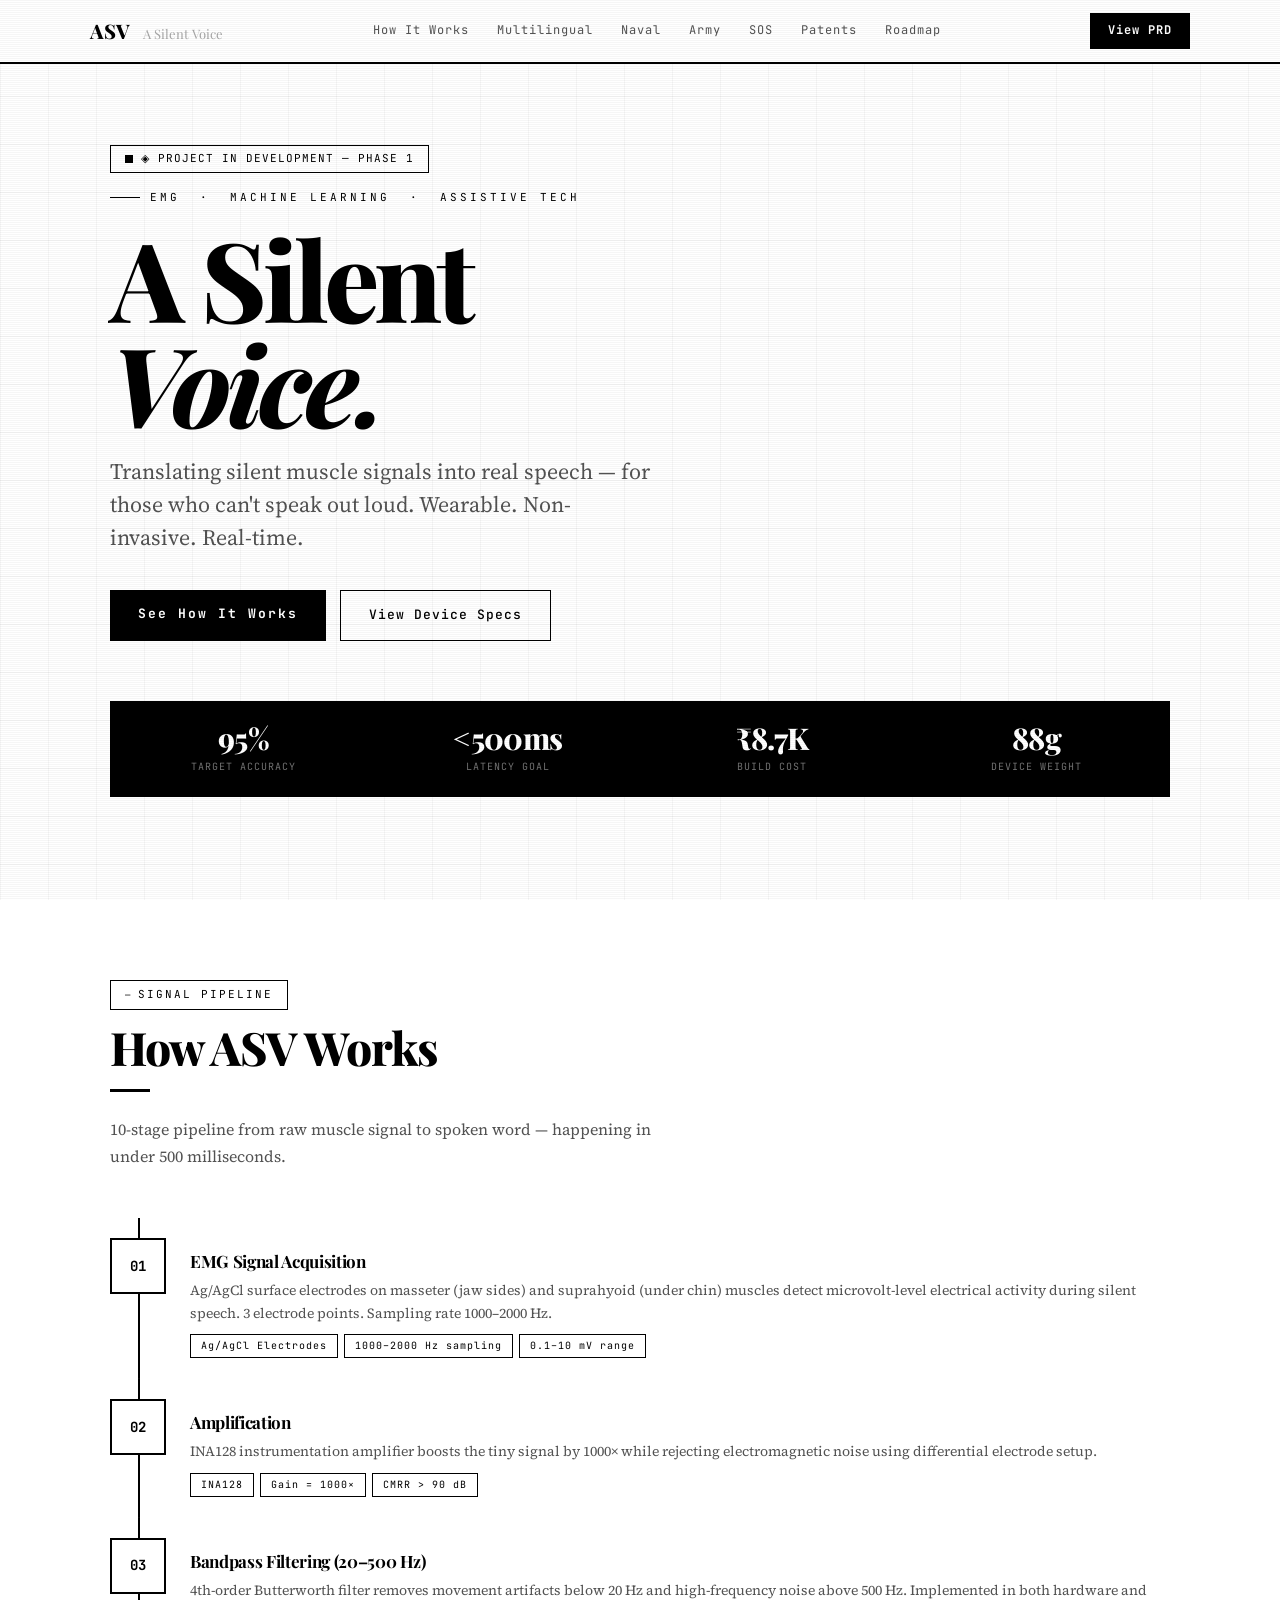
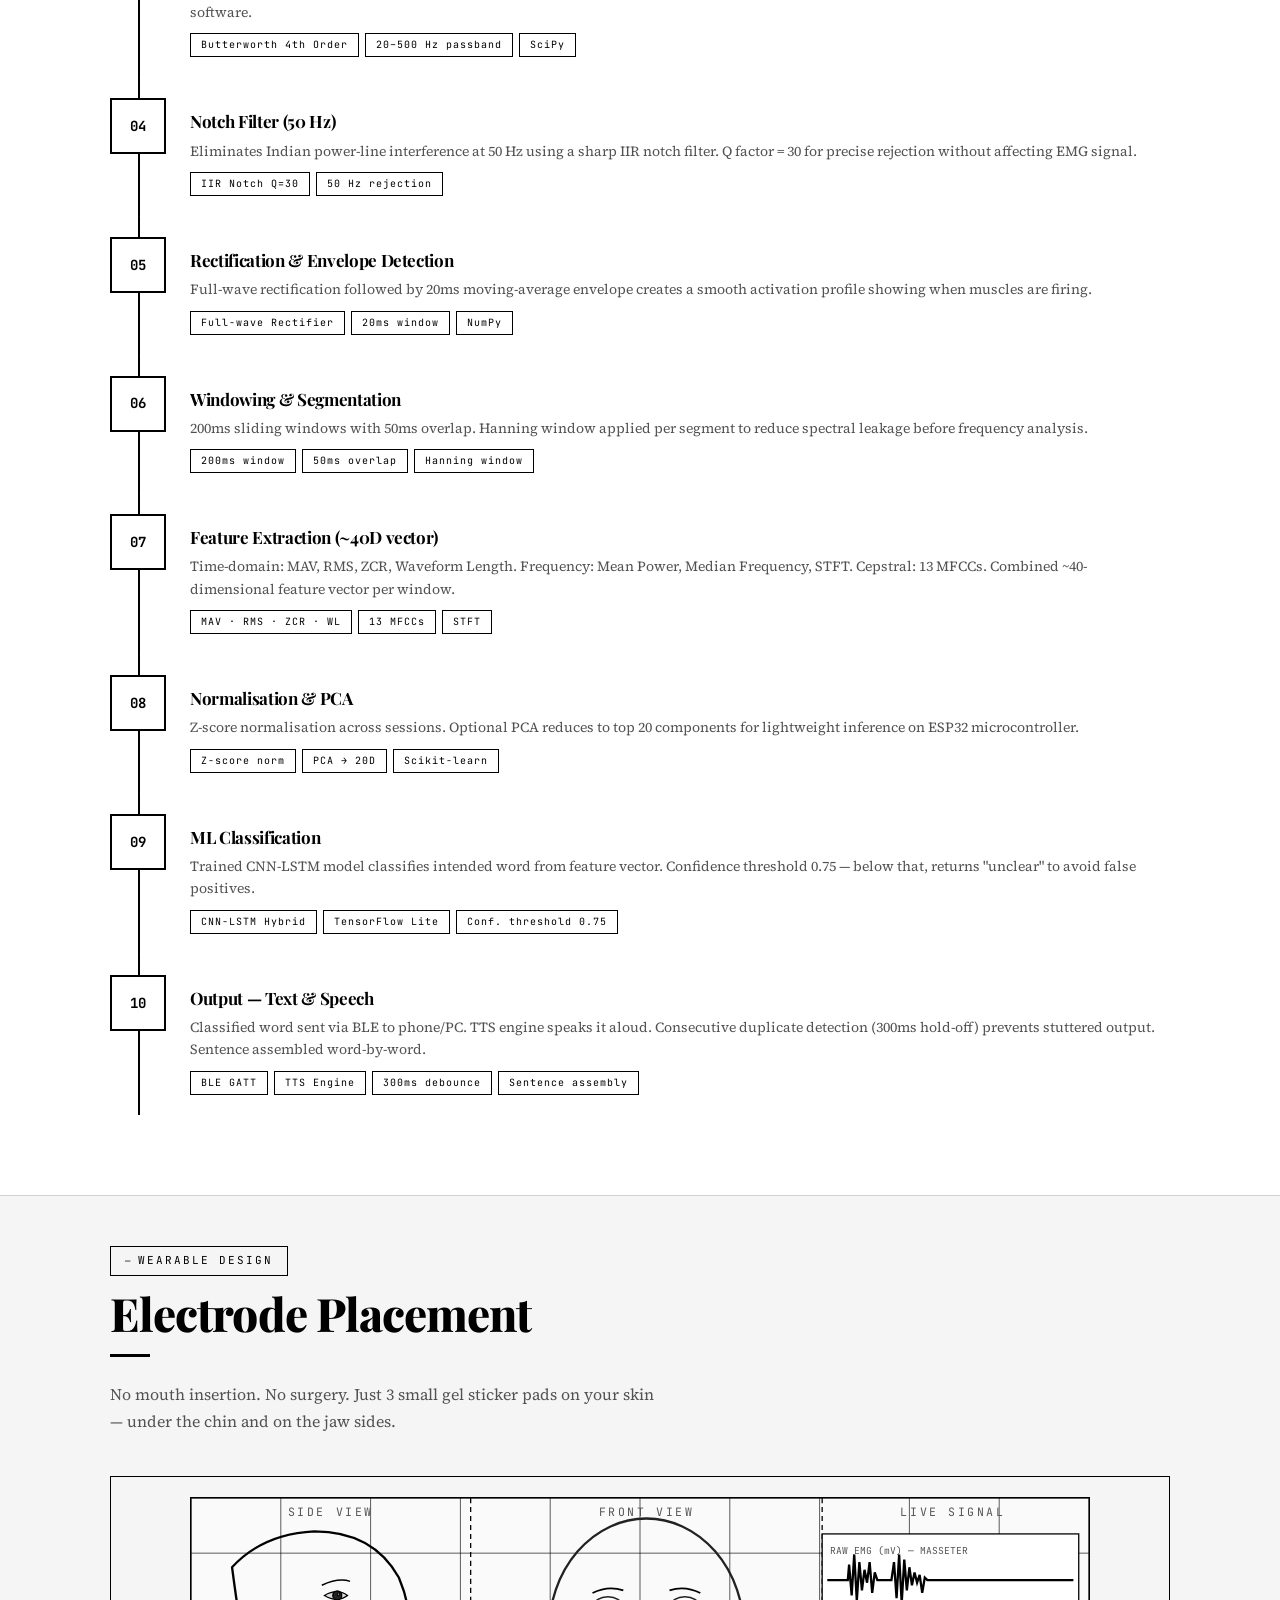
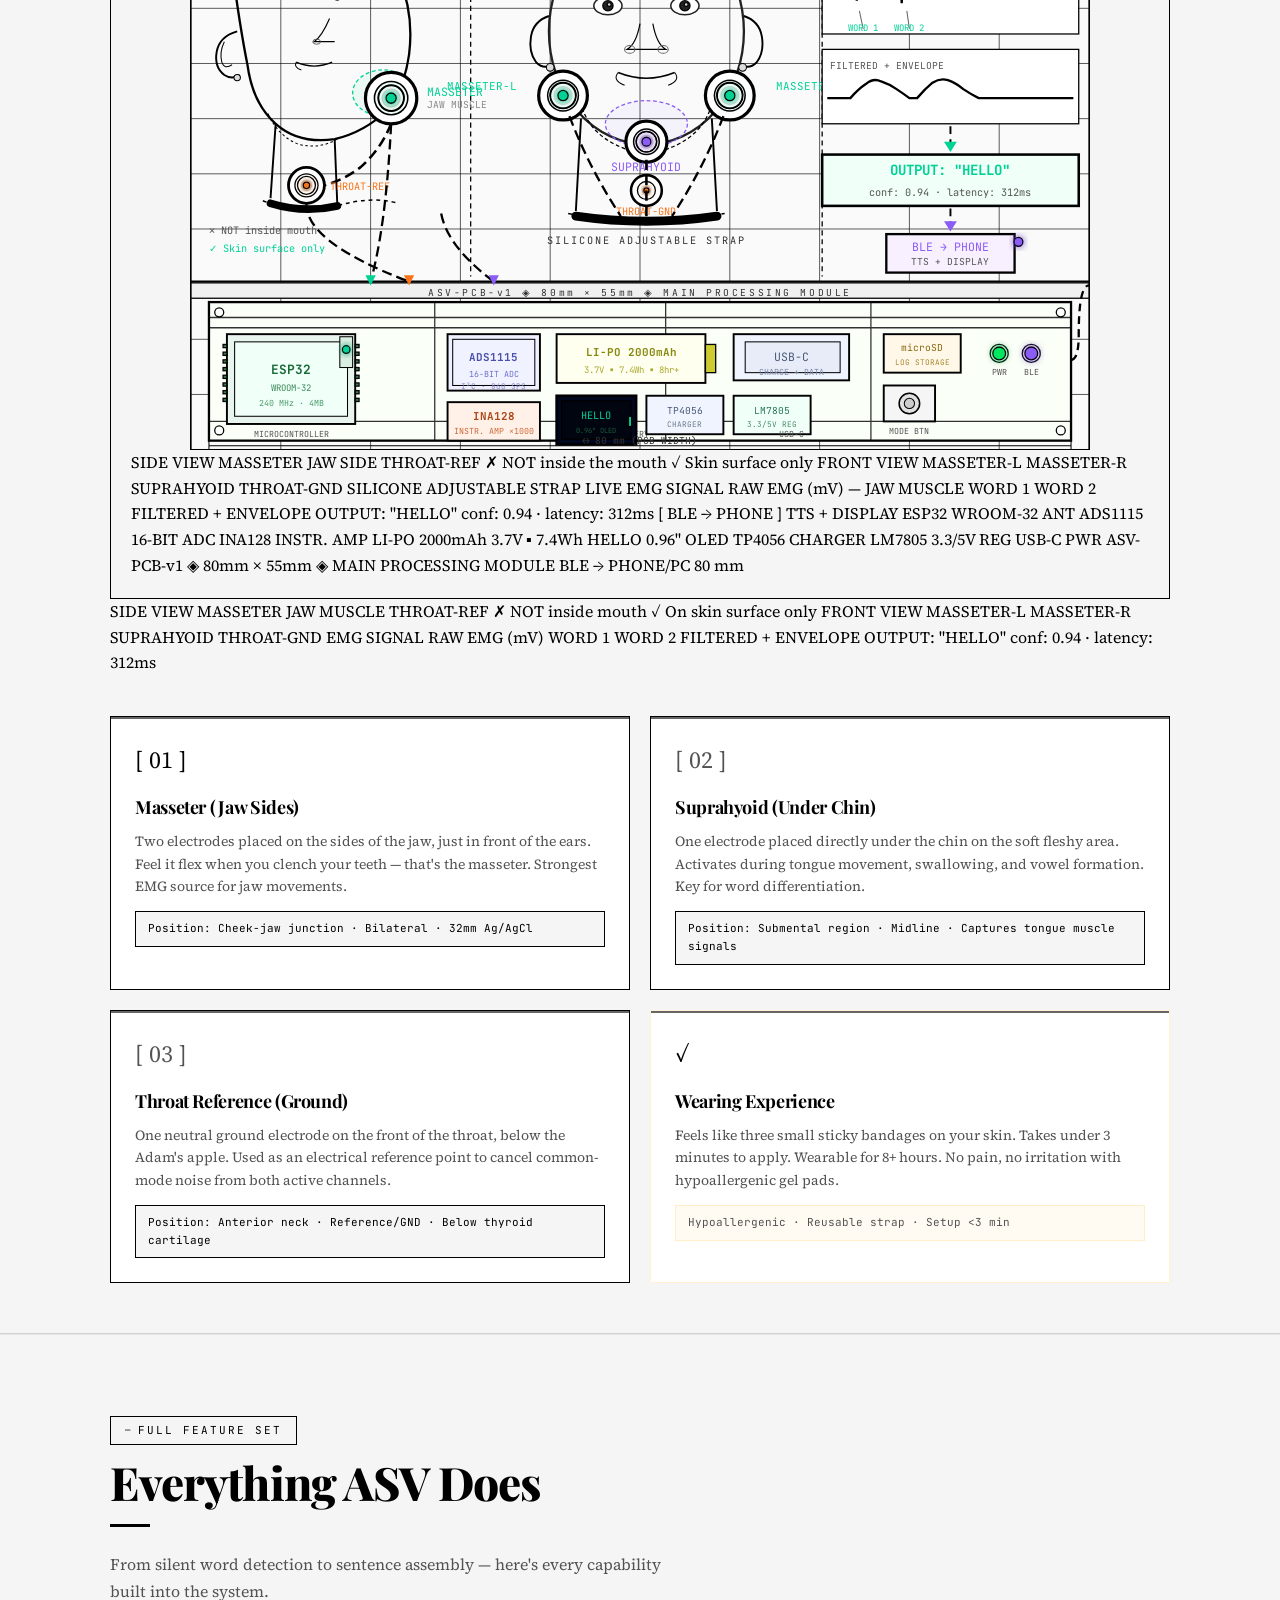
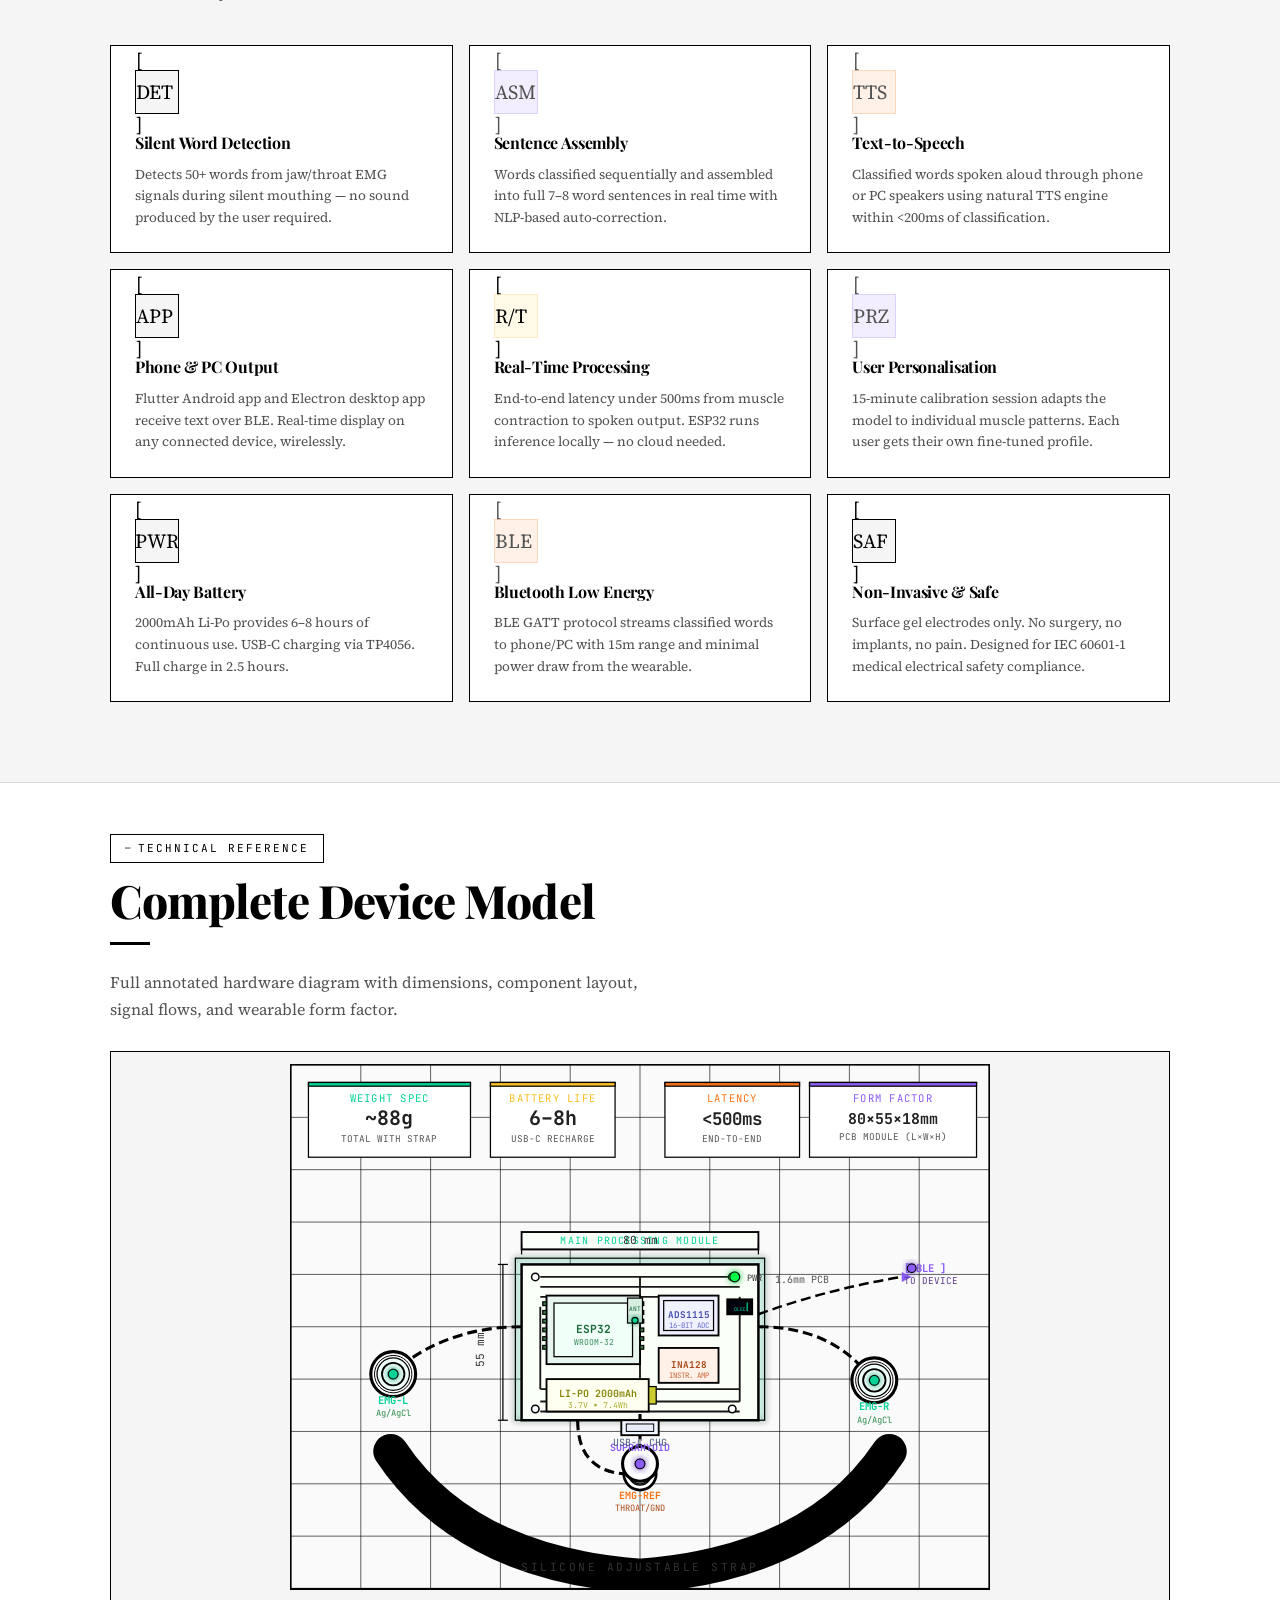
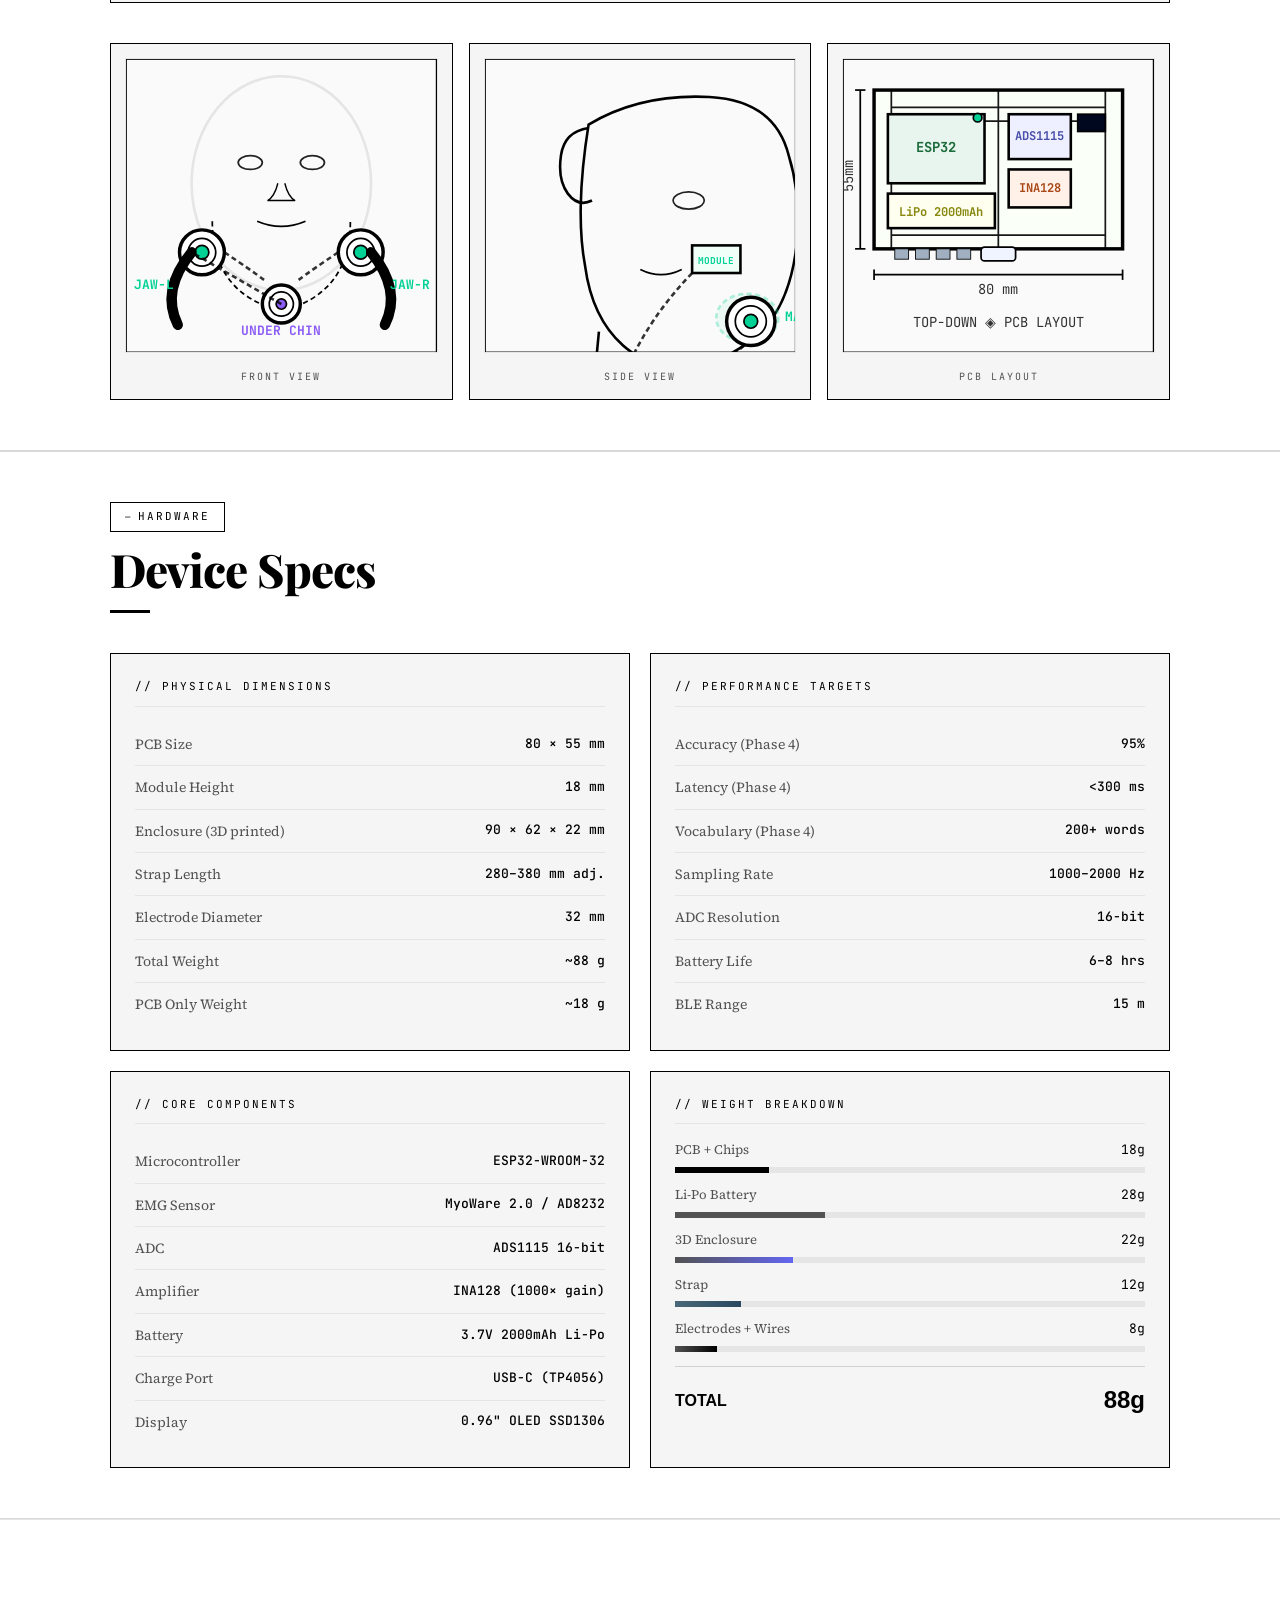
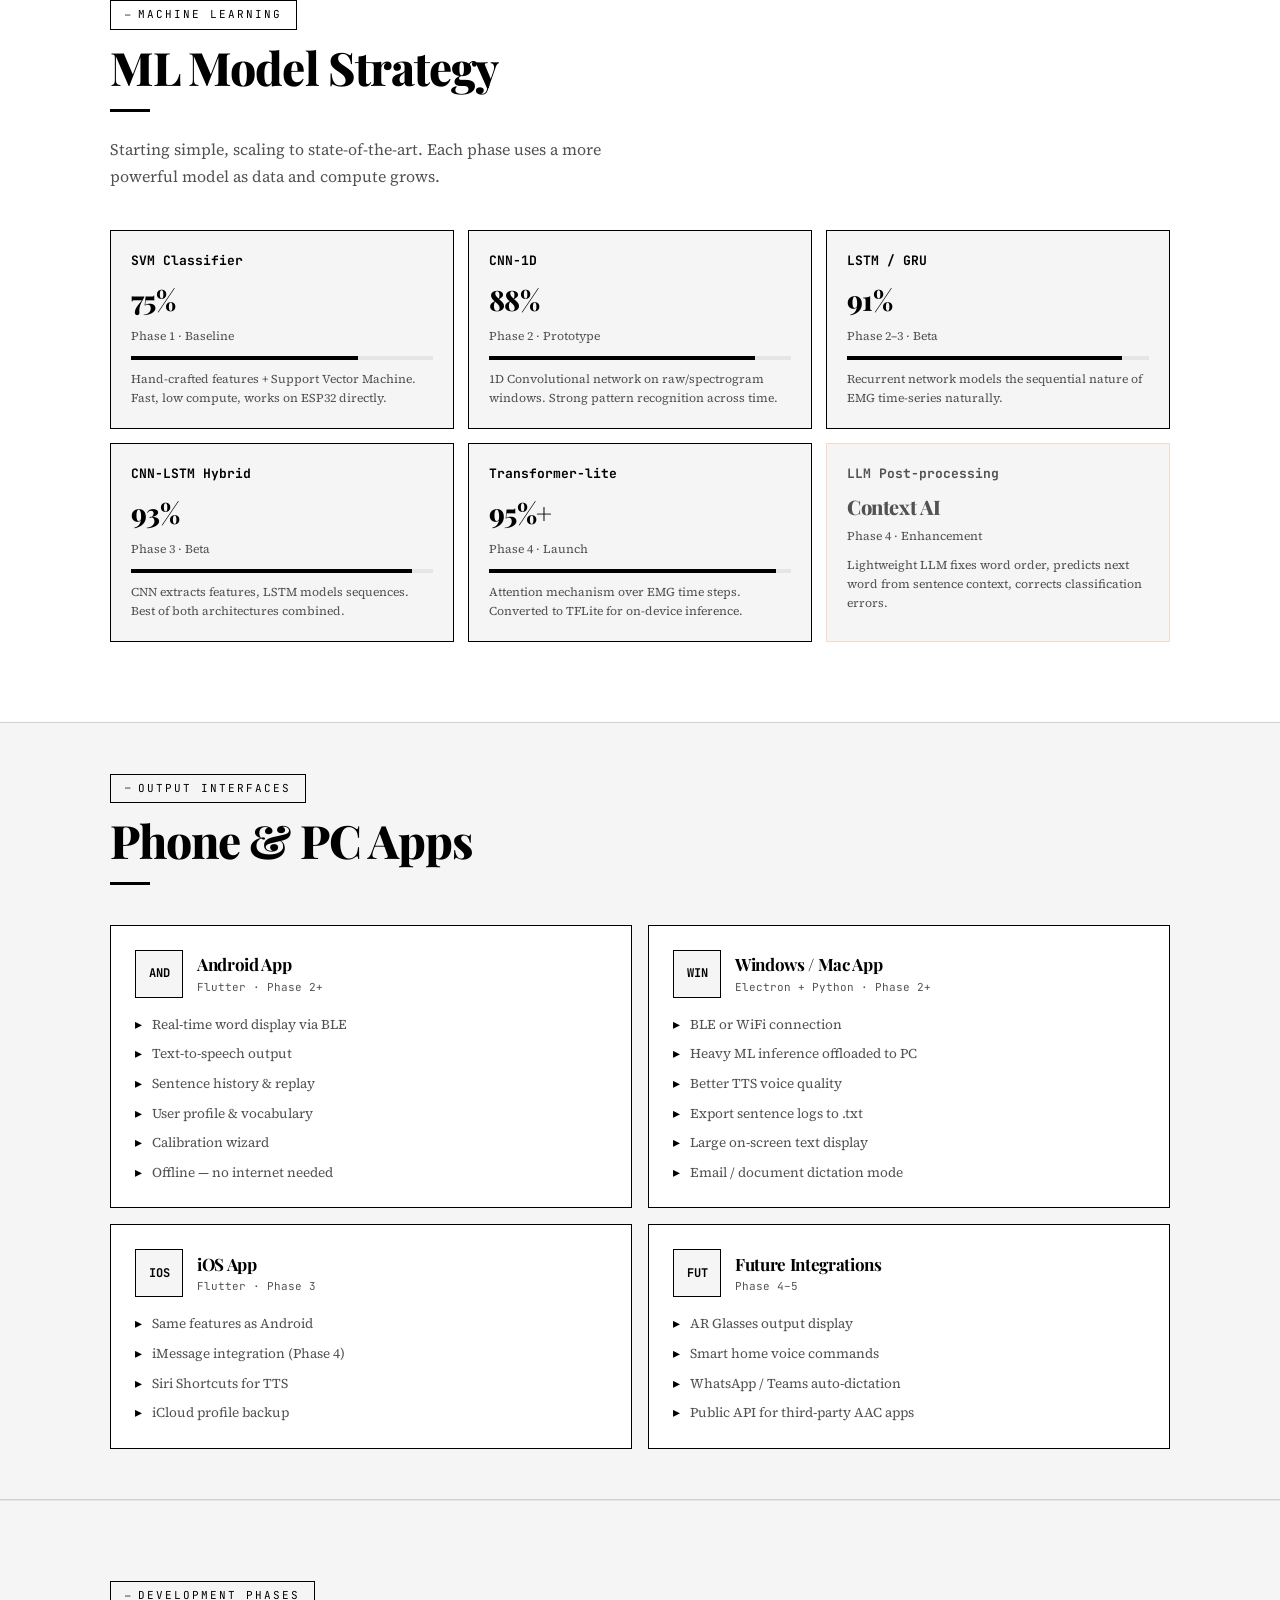
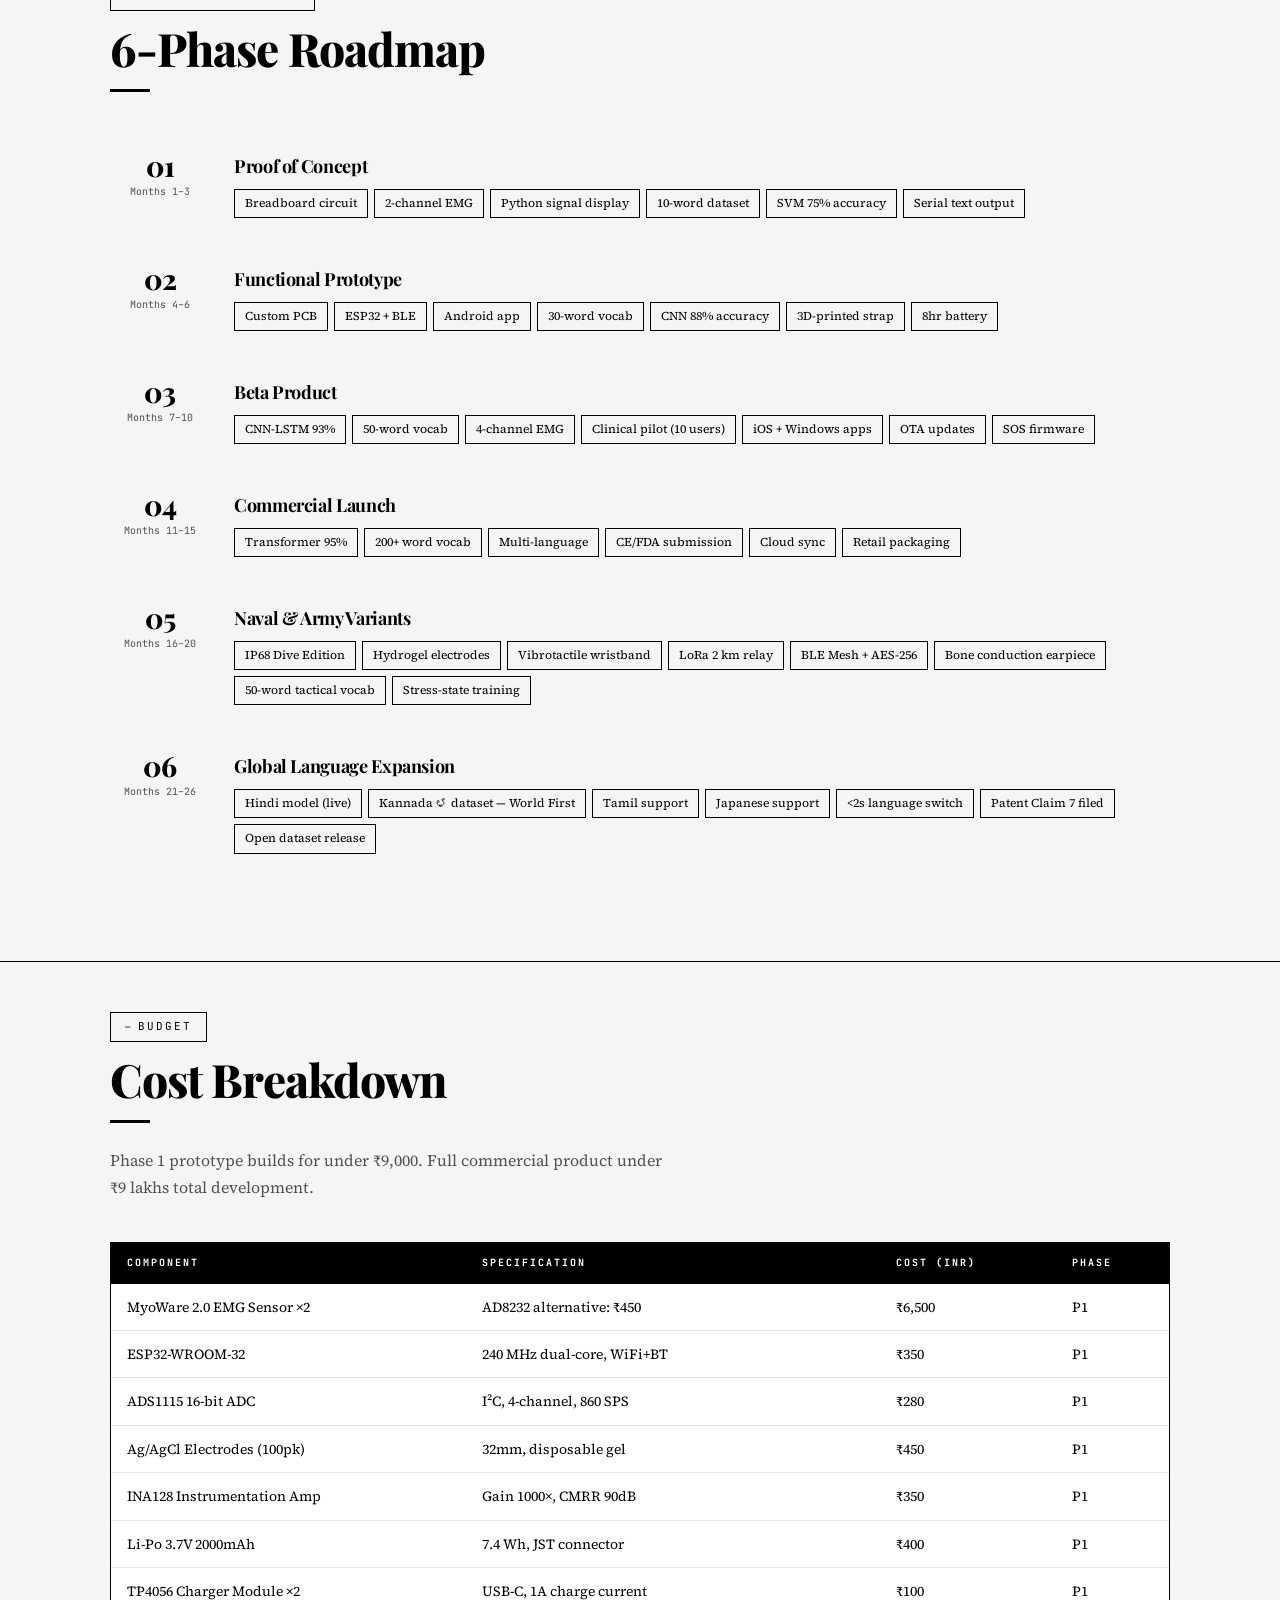
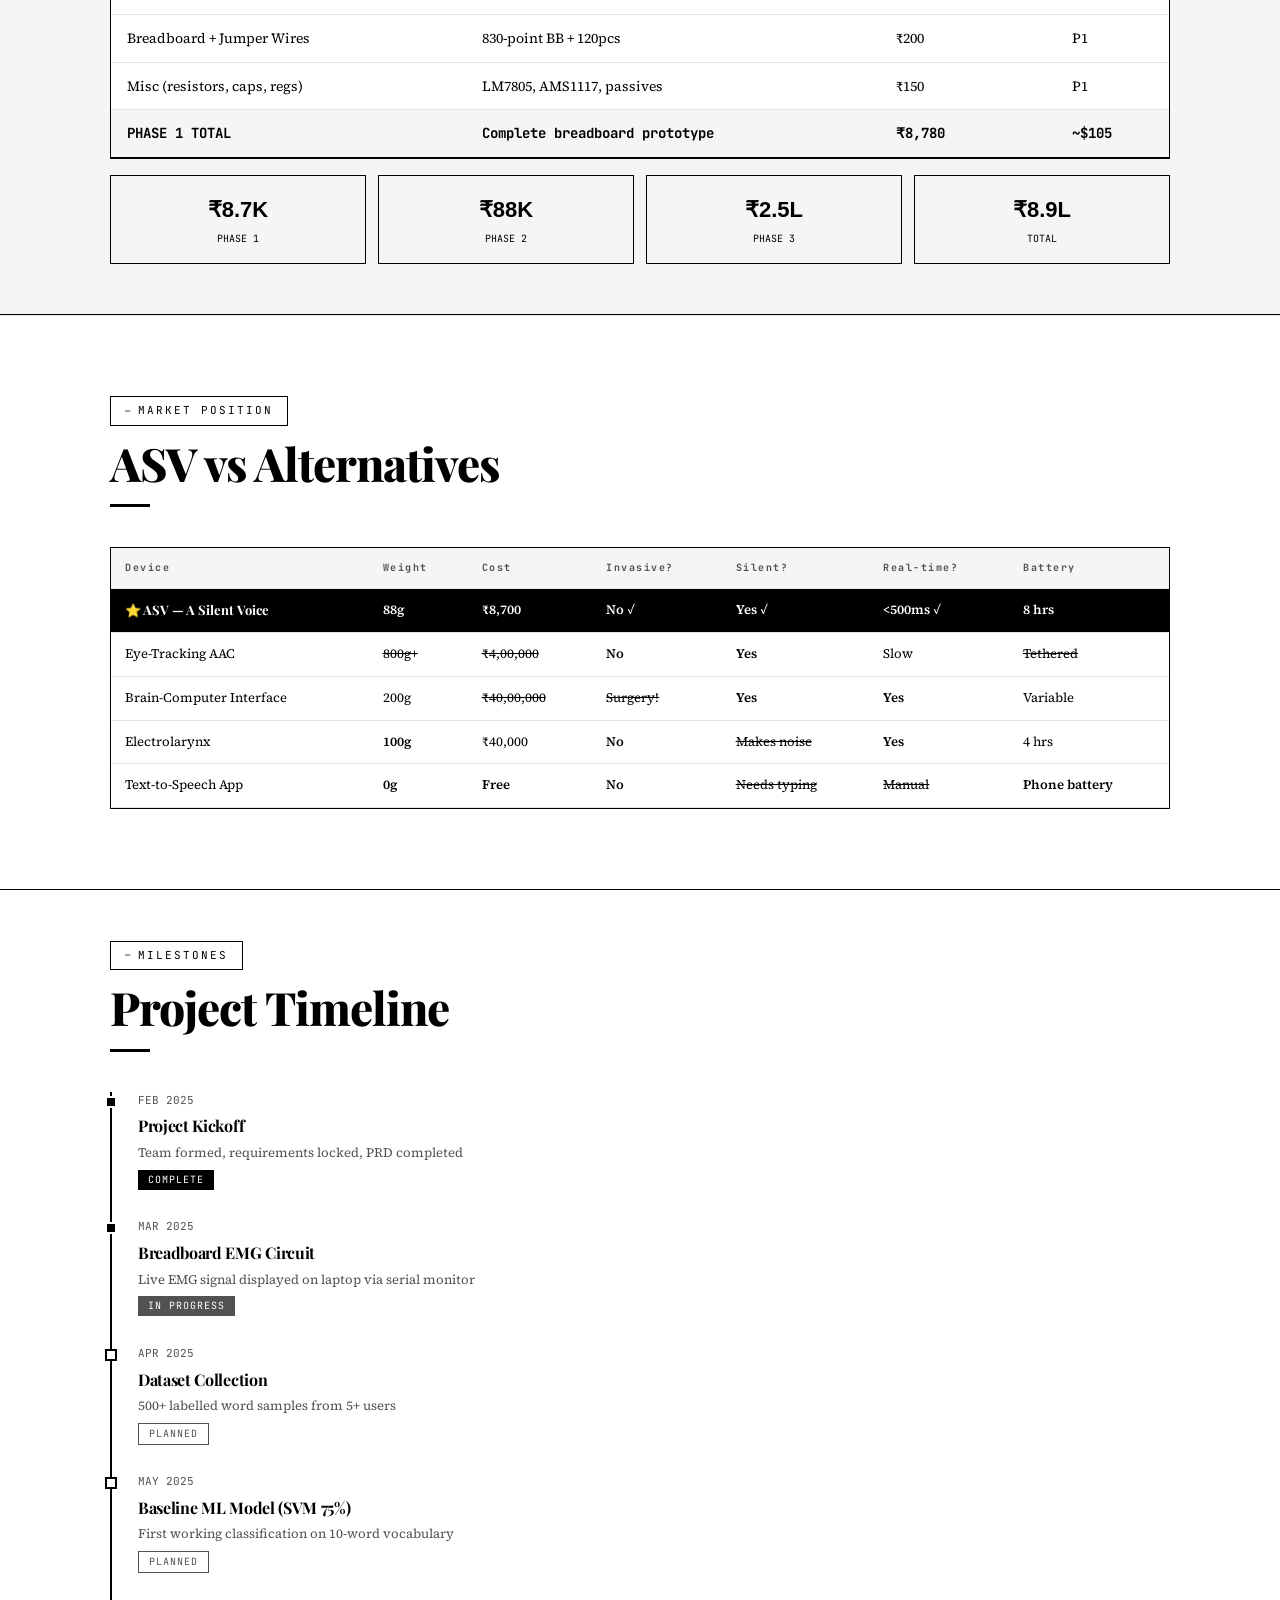
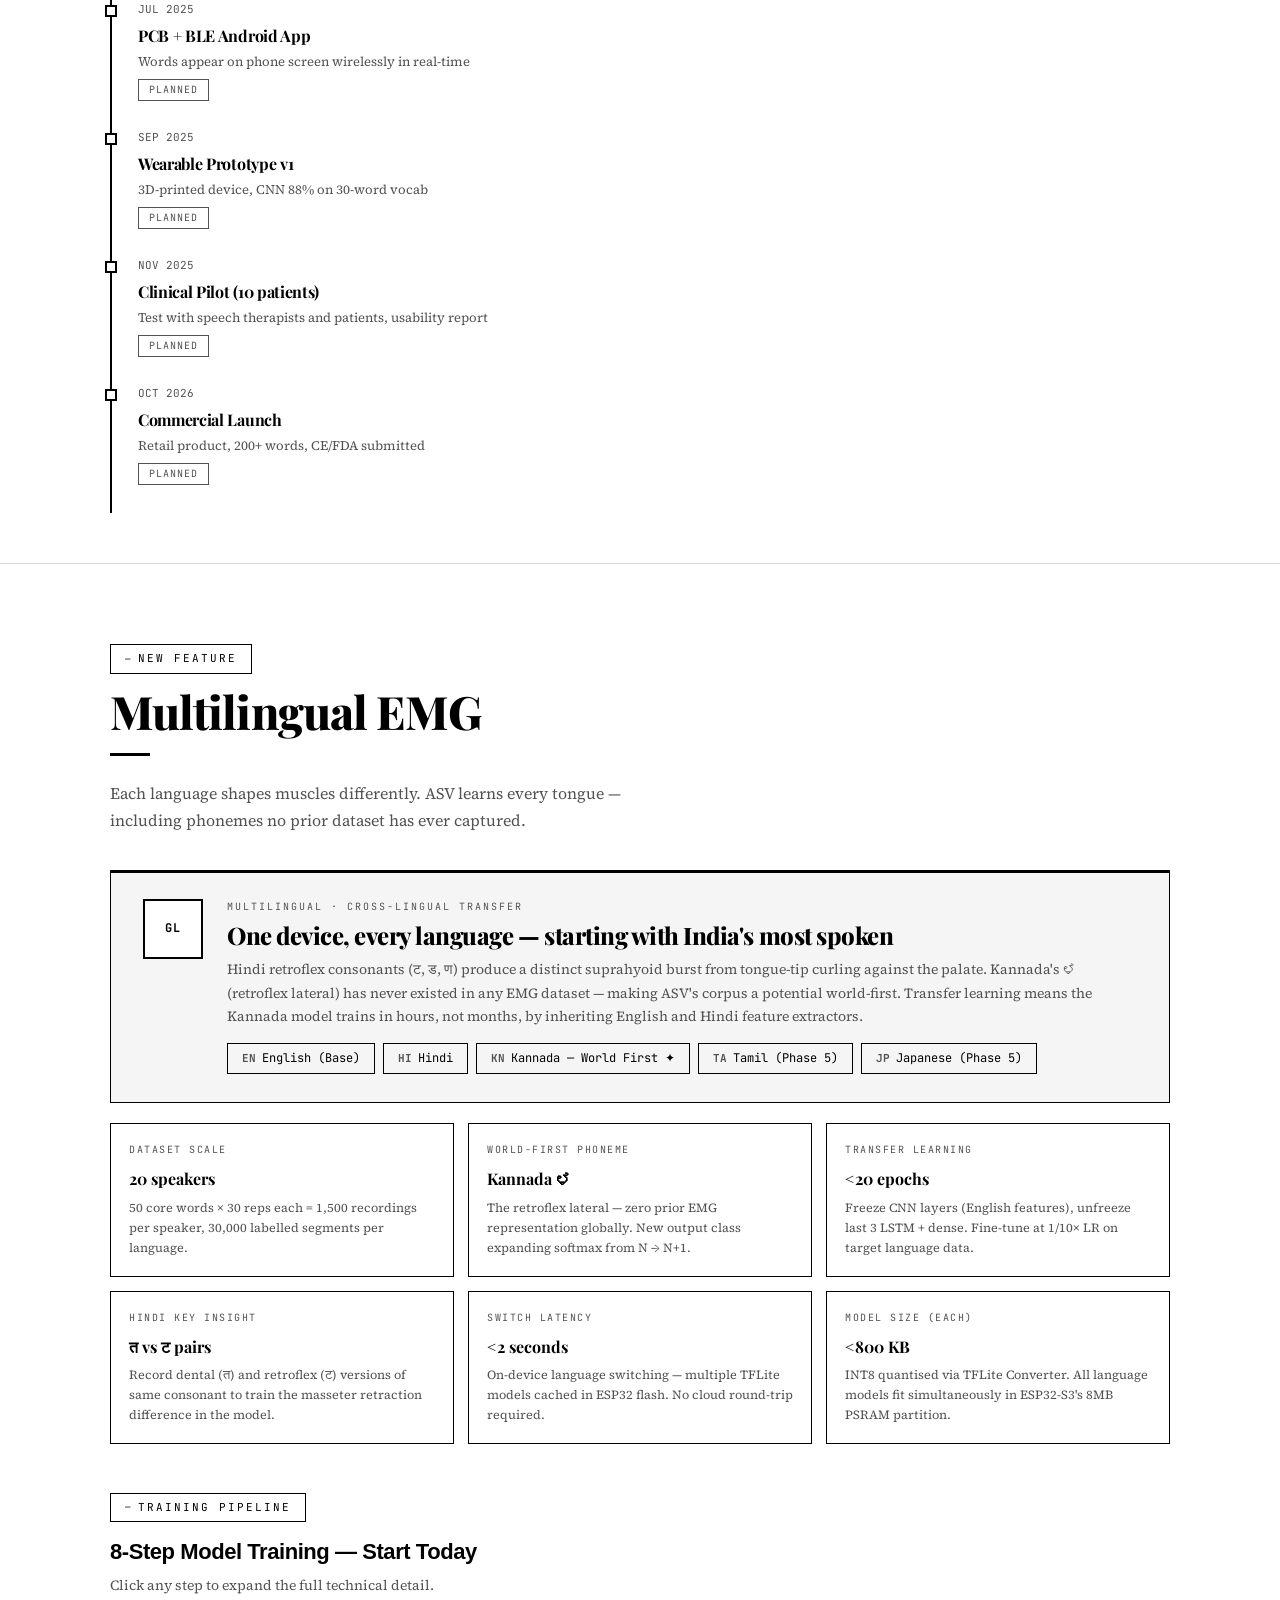
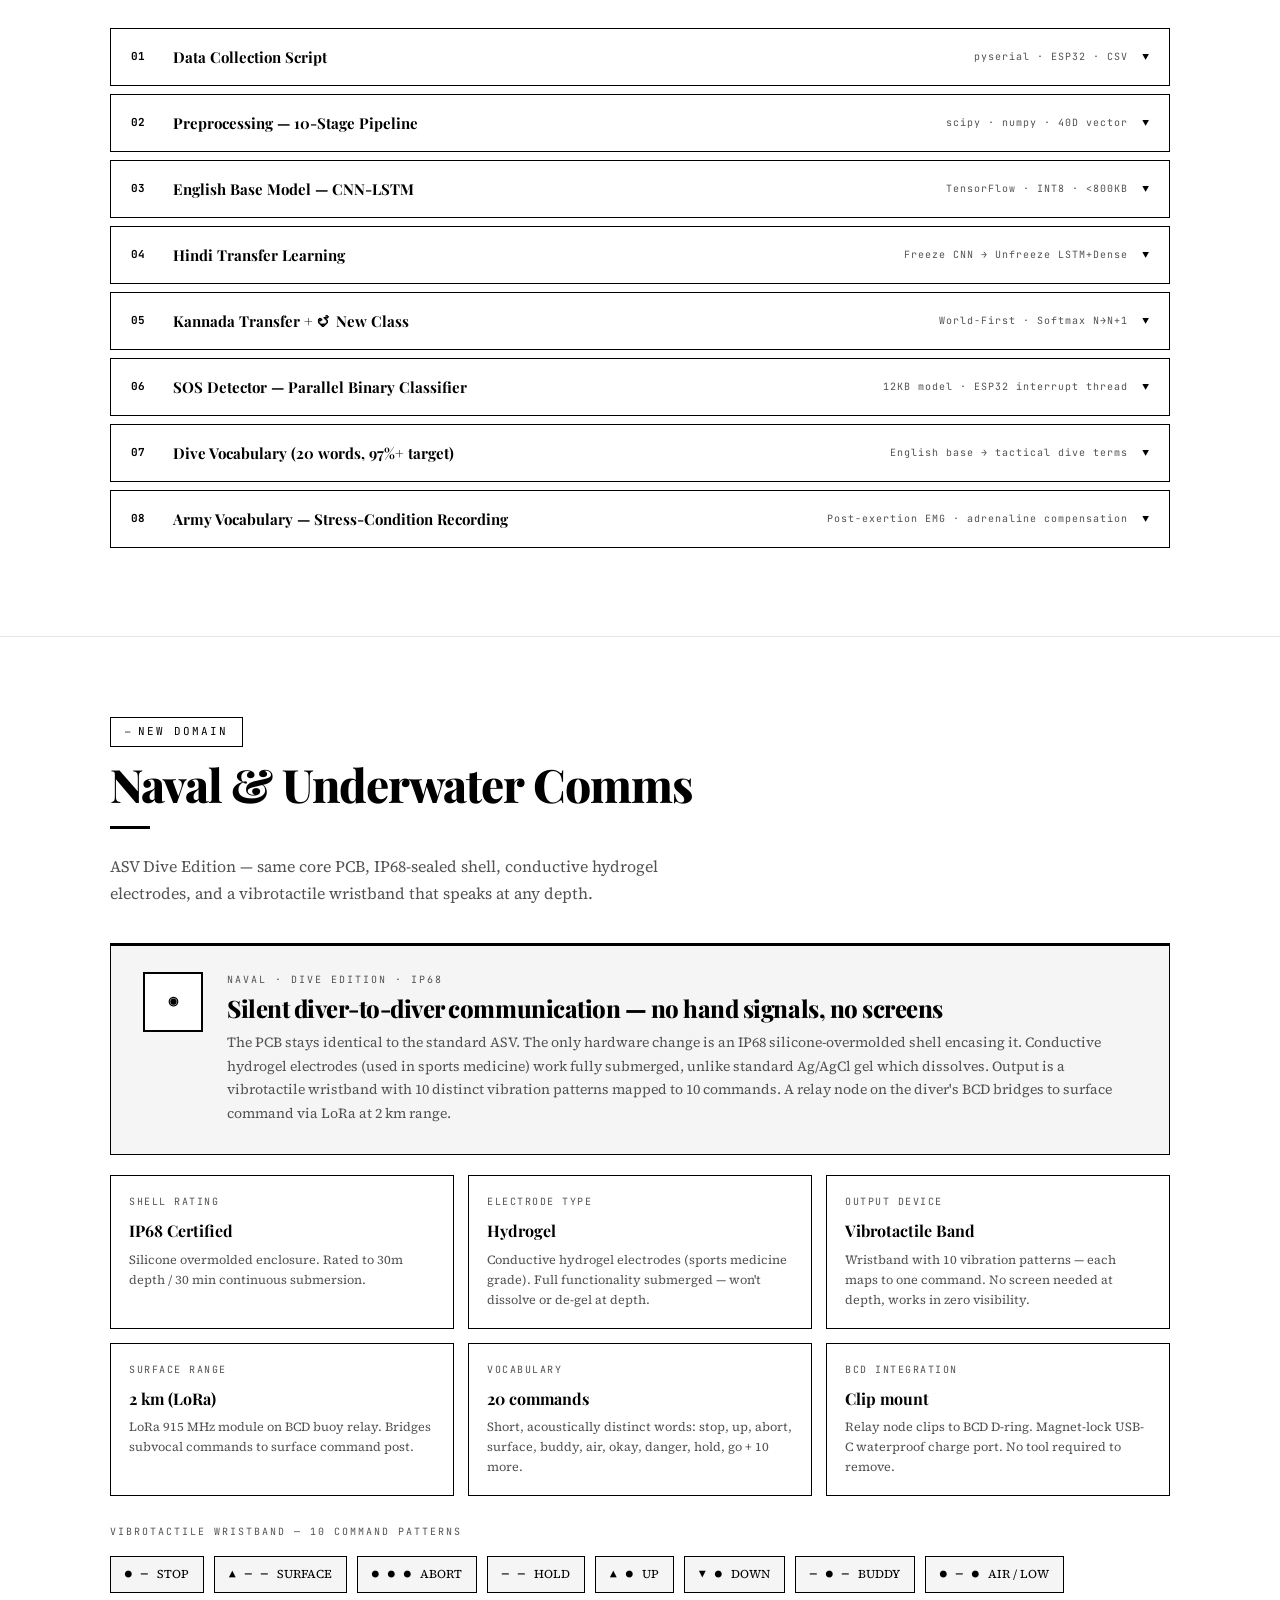
==== index.html @ 03af434e "Revert to single-page, restore monochrome design, and fix all SVG signal wiring/layout" ====
<!DOCTYPE html>
<html lang="en">

<head>
    <meta charset="UTF-8">
    <meta name="viewport" content="width=device-width, initial-scale=1.0, maximum-scale=1.0">
    <meta name="description"
        content="ASV — A Silent Voice. EMG-based silent speech interface for assistive communication.">
    <meta name="theme-color" content="#050B14">
    <title>ASV — A Silent Voice</title>
    <link rel="preconnect" href="https://fonts.googleapis.com">
    <link rel="preconnect" href="https://fonts.gstatic.com" crossorigin>
    <link
        href="https://fonts.googleapis.com/css2?family=Playfair+Display:ital,wght@0,400;0,600;0,700;0,800;0,900;1,400;1,700&family=Source+Serif+4:ital,opsz,wght@0,8..60,300;0,8..60,400;0,8..60,600;1,8..60,300;1,8..60,400&family=JetBrains+Mono:wght@300;400;500;700&display=swap"
        rel="stylesheet">
    <style>
        /* ═══════════════════════════════════════════════════
   RESET & BASE
═══════════════════════════════════════════════════ */
        *,
        *::before,
        *::after {
            box-sizing: border-box;
            margin: 0;
            padding: 0;
        }

        html {
            scroll-behavior: smooth;
            -webkit-text-size-adjust: 100%;
        }

        body {
            background: #FFFFFF;
            background-image: repeating-linear-gradient(0deg, #FAFAFA, #FAFAFA 1px, transparent 1px, transparent 2px);
            background-size: 100% 2px;
            color: #000000;
            font-family: 'Source Serif 4', serif;
            line-height: 1.6;
            overflow-x: hidden;
            -webkit-font-smoothing: antialiased;
        }

        h1, h2, h3, h4, .hero-title {
            font-family: 'Playfair Display', serif;
            color: #000000;
            font-weight: 700;
        }

        img {
            max-width: 100%;
            display: block;
            filter: grayscale(100%);
        }

        a {
            color: inherit;
            text-decoration: none;
        }

        /* ═══════════════════════════════════════════════════
   DESIGN TOKENS
═══════════════════════════════════════════════════ */
        :root {
            --bg: #FFFFFF;
            --bg2: #F5F5F5;
            --bg3: #EBEBEB;
            --border: rgba(0, 0, 0, 0.15);
            --accent: #000000;
            --accent-glow: transparent;
            --purple: #525252;
            --orange: #525252;
            --yellow: #525252;
            --red: #000000;
            --text: #000000;
            --dim: #525252;
            --white: #000000;
            --r: 0px;
            --shadow: none;
        }

        /* ═══════════════════════════════════════════════════
   UTILITY
═══════════════════════════════════════════════════ */
        .mono {
            font-family: 'JetBrains Mono', monospace;
        }

        .accent {
            color: var(--accent);
        }

        .purple {
            color: var(--purple);
        }

        .orange {
            color: var(--orange);
        }

        .container {
            width: 100%;
            max-width: 1100px;
            margin: 0 auto;
            padding: 0 20px;
        }

        .section {
            padding: 80px 0;
        }

        .section-sm {
            padding: 50px 0;
        }

        @media(max-width:768px) {
            .section {
                padding: 60px 0;
            }
        }

        .tag {
            display: inline-flex;
            align-items: center;
            gap: 6px;
            font-family: 'JetBrains Mono', monospace;
            font-size: 11px;
            letter-spacing: 2px;
            text-transform: uppercase;
            color: var(--accent);
            background: rgba(0, 210, 150, 0.08);
            border: 1px solid rgba(0, 210, 150, 0.2);
            padding: 5px 14px;
            border-radius: 2px;
        }

        .tag::before {
            content: '◈';
            font-size: 9px;
        }

        .section-title {
            font-family: 'Syne', sans-serif;
            font-size: clamp(28px, 5vw, 46px);
            font-weight: 800;
            color: var(--white);
            line-height: 1.1;
            margin: 12px 0 8px;
        }

        .section-sub {
            font-size: 16px;
            color: var(--dim);
            max-width: 560px;
            line-height: 1.7;
        }

        .divider {
            width: 48px;
            height: 2px;
            background: linear-gradient(90deg, var(--accent), transparent);
            margin: 16px 0 24px;
        }

        /* ═══════════════════════════════════════════════════
   NAV
═══════════════════════════════════════════════════ */
        nav {
            position: fixed;
            top: 0;
            left: 0;
            right: 0;
            z-index: 999;
            background: rgba(5, 11, 20, 0.85);
            backdrop-filter: blur(20px);
            -webkit-backdrop-filter: blur(20px);
            border-bottom: 1px solid var(--border);
            padding: 0 20px;
        }

        .nav-inner {
            max-width: 1100px;
            margin: 0 auto;
            display: flex;
            align-items: center;
            justify-content: space-between;
            height: 62px;
        }

        .nav-logo {
            font-family: 'Syne', sans-serif;
            font-weight: 800;
            font-size: 20px;
            color: var(--accent);
            letter-spacing: 1px;
            text-shadow: 0 0 20px var(--accent-glow);
        }

        .nav-logo span {
            color: var(--white);
            font-size: 13px;
            font-weight: 400;
            margin-left: 8px;
            opacity: 0.5;
        }

        .nav-links {
            display: flex;
            gap: 28px;
        }

        .nav-links a {
            font-family: 'JetBrains Mono', monospace;
            font-size: 12px;
            letter-spacing: 1px;
            color: var(--dim);
            transition: color .2s;
        }

        .nav-links a:hover {
            color: var(--accent);
        }

        .nav-cta {
            font-family: 'JetBrains Mono', monospace;
            font-size: 12px;
            letter-spacing: 1px;
            color: var(--bg);
            background: var(--accent);
            padding: 8px 18px;
            border-radius: 3px;
            font-weight: 700;
            transition: opacity .2s;
        }

        .nav-cta:hover {
            opacity: 0.85;
        }

        .hamburger {
            display: none;
            flex-direction: column;
            gap: 5px;
            cursor: pointer;
            padding: 4px;
        }

        .hamburger span {
            display: block;
            width: 22px;
            height: 2px;
            background: var(--text);
            border-radius: 2px;
            transition: .3s;
        }

        .mobile-menu {
            display: none;
            position: fixed;
            top: 62px;
            left: 0;
            right: 0;
            z-index: 998;
            background: rgba(5, 11, 20, 0.97);
            backdrop-filter: blur(20px);
            border-bottom: 1px solid var(--border);
            padding: 24px 20px;
            flex-direction: column;
            gap: 20px;
        }

        .mobile-menu a {
            font-family: 'JetBrains Mono', monospace;
            font-size: 14px;
            color: var(--text);
            padding: 10px 0;
            border-bottom: 1px solid var(--border);
        }

        .mobile-menu.open {
            display: flex;
        }

        @media(max-width:768px) {

            .nav-links,
            .nav-cta {
                display: none;
            }

            .hamburger {
                display: flex;
            }
        }

        /* ═══════════════════════════════════════════════════
   HERO
═══════════════════════════════════════════════════ */
        .hero {
            min-height: 100vh;
            display: flex;
            align-items: center;
            position: relative;
            overflow: hidden;
            padding-top: 62px;
        }

        .hero-bg {
            position: absolute;
            inset: 0;
            background:
                radial-gradient(ellipse 80% 60% at 50% 0%, rgba(0, 210, 150, 0.07) 0%, transparent 60%),
                radial-gradient(ellipse 50% 40% at 80% 50%, rgba(139, 92, 246, 0.06) 0%, transparent 50%),
                radial-gradient(ellipse 40% 60% at 10% 80%, rgba(249, 115, 22, 0.04) 0%, transparent 50%);
        }

        /* Grid overlay */
        .hero-grid {
            position: absolute;
            inset: 0;
            background-image:
                linear-gradient(rgba(0, 210, 150, 0.04) 1px, transparent 1px),
                linear-gradient(90deg, rgba(0, 210, 150, 0.04) 1px, transparent 1px);
            background-size: 50px 50px;
            mask-image: radial-gradient(ellipse 80% 80% at 50% 50%, black 30%, transparent 80%);
        }

        .hero-content {
            position: relative;
            z-index: 1;
            padding: 60px 0 80px;
        }

        .hero-eyebrow {
            font-family: 'JetBrains Mono', monospace;
            font-size: 11px;
            letter-spacing: 3px;
            color: var(--accent);
            text-transform: uppercase;
            margin-bottom: 20px;
            display: flex;
            align-items: center;
            gap: 10px;
        }

        .hero-eyebrow::before {
            content: '';
            width: 30px;
            height: 1px;
            background: var(--accent);
        }

        .hero-title {
            font-family: 'Syne', sans-serif;
            font-size: clamp(48px, 10vw, 96px);
            font-weight: 800;
            color: var(--white);
            line-height: 0.95;
            letter-spacing: -2px;
            margin-bottom: 8px;
        }

        .hero-title .line2 {
            color: var(--accent);
            text-shadow: 0 0 60px rgba(0, 210, 150, 0.3);
            display: block;
        }

        .hero-subtitle {
            font-family: 'Syne', sans-serif;
            font-size: clamp(16px, 3vw, 22px);
            color: var(--dim);
            font-weight: 400;
            margin: 20px 0 36px;
            max-width: 540px;
            line-height: 1.5;
        }

        .hero-actions {
            display: flex;
            gap: 14px;
            flex-wrap: wrap;
            margin-bottom: 60px;
        }

        .btn-primary {
            font-family: 'JetBrains Mono', monospace;
            font-size: 13px;
            font-weight: 700;
            letter-spacing: 1px;
            color: var(--bg);
            background: var(--accent);
            padding: 14px 28px;
            border-radius: 3px;
            border: none;
            cursor: pointer;
            transition: all .2s;
            box-shadow: 0 0 30px rgba(0, 210, 150, 0.3);
        }

        .btn-primary:hover {
            transform: translateY(-2px);
            box-shadow: 0 0 40px rgba(0, 210, 150, 0.4);
        }

        .btn-ghost {
            font-family: 'JetBrains Mono', monospace;
            font-size: 13px;
            font-weight: 500;
            letter-spacing: 1px;
            color: var(--text);
            padding: 14px 28px;
            border-radius: 3px;
            border: 1px solid var(--border);
            cursor: pointer;
            background: transparent;
            transition: all .2s;
        }

        .btn-ghost:hover {
            border-color: var(--accent);
            color: var(--accent);
        }

        /* Hero stats */
        .hero-stats {
            display: grid;
            grid-template-columns: repeat(4, 1fr);
            gap: 1px;
            background: var(--border);
            border: 1px solid var(--border);
            border-radius: var(--r);
            overflow: hidden;
        }

        @media(max-width:600px) {
            .hero-stats {
                grid-template-columns: repeat(2, 1fr);
            }
        }

        .stat-box {
            background: var(--bg2);
            padding: 20px 16px;
            text-align: center;
        }

        .stat-num {
            font-family: 'Syne', sans-serif;
            font-size: 30px;
            font-weight: 800;
            color: var(--accent);
            display: block;
            line-height: 1;
        }

        .stat-label {
            font-family: 'JetBrains Mono', monospace;
            font-size: 10px;
            letter-spacing: 1px;
            color: var(--dim);
            margin-top: 6px;
            text-transform: uppercase;
        }

        /* Live indicator */
        .live-badge {
            display: inline-flex;
            align-items: center;
            gap: 8px;
            font-family: 'JetBrains Mono', monospace;
            font-size: 11px;
            letter-spacing: 1px;
            color: var(--accent);
            margin-bottom: 16px;
        }

        .live-dot {
            width: 8px;
            height: 8px;
            border-radius: 50%;
            background: var(--accent);
            box-shadow: 0 0 0 0 rgba(0, 210, 150, 0.5);
            animation: livepulse 1.5s ease-in-out infinite;
        }

        @keyframes livepulse {

            0%,
            100% {
                box-shadow: 0 0 0 0 rgba(0, 210, 150, 0.5);
            }

            50% {
                box-shadow: 0 0 0 8px rgba(0, 210, 150, 0);
            }
        }

        /* ═══════════════════════════════════════════════════
   HOW IT WORKS — SIGNAL PIPELINE
═══════════════════════════════════════════════════ */
        .pipeline {
            margin-top: 48px;
        }

        .pipeline-steps {
            display: flex;
            flex-direction: column;
            gap: 0;
            position: relative;
        }

        .pipeline-steps::before {
            content: '';
            position: absolute;
            left: 28px;
            top: 0;
            bottom: 0;
            width: 2px;
            background: linear-gradient(180deg, var(--accent), var(--purple), var(--orange), transparent);
            border-radius: 2px;
        }

        @media(max-width:480px) {
            .pipeline-steps::before {
                left: 20px;
            }
        }

        .pipeline-step {
            display: flex;
            gap: 24px;
            padding: 20px 0;
            border-bottom: 1px solid rgba(255, 255, 255, 0.04);
            animation: fadeup .5s ease both;
        }

        .pipeline-step:last-child {
            border-bottom: none;
        }

        .step-num {
            width: 56px;
            height: 56px;
            min-width: 56px;
            border-radius: 50%;
            background: var(--bg3);
            border: 2px solid var(--accent);
            display: flex;
            align-items: center;
            justify-content: center;
            font-family: 'JetBrains Mono', monospace;
            font-size: 14px;
            font-weight: 700;
            color: var(--accent);
            position: relative;
            z-index: 1;
            flex-shrink: 0;
        }

        @media(max-width:480px) {
            .step-num {
                width: 40px;
                height: 40px;
                min-width: 40px;
                font-size: 11px;
            }

            .pipeline-step {
                gap: 14px;
            }

            .pipeline-steps::before {
                left: 19px;
            }
        }

        .step-body {
            padding-top: 10px;
        }

        .step-name {
            font-family: 'Syne', sans-serif;
            font-size: 17px;
            font-weight: 700;
            color: var(--white);
            margin-bottom: 4px;
        }

        .step-desc {
            font-size: 14px;
            color: var(--dim);
            line-height: 1.6;
        }

        .step-tech {
            display: flex;
            flex-wrap: wrap;
            gap: 6px;
            margin-top: 10px;
        }

        .tech-pill {
            font-family: 'JetBrains Mono', monospace;
            font-size: 10px;
            letter-spacing: 1px;
            padding: 3px 10px;
            border-radius: 20px;
            background: rgba(0, 210, 150, 0.07);
            border: 1px solid rgba(0, 210, 150, 0.15);
            color: var(--accent);
        }

        .tech-pill.purple {
            background: rgba(139, 92, 246, 0.07);
            border-color: rgba(139, 92, 246, 0.2);
            color: var(--purple);
        }

        .tech-pill.orange {
            background: rgba(249, 115, 22, 0.07);
            border-color: rgba(249, 115, 22, 0.2);
            color: var(--orange);
        }

        /* ═══════════════════════════════════════════════════
   ELECTRODE PLACEMENT
═══════════════════════════════════════════════════ */
        .placement-grid {
            display: grid;
            grid-template-columns: 1fr 1fr;
            gap: 20px;
            margin-top: 40px;
        }

        @media(max-width:640px) {
            .placement-grid {
                grid-template-columns: 1fr;
            }
        }

        .placement-card {
            background: var(--bg2);
            border: 1px solid var(--border);
            border-radius: var(--r);
            padding: 24px;
            position: relative;
            overflow: hidden;
            transition: border-color .3s;
        }

        .placement-card:hover {
            border-color: rgba(0, 210, 150, 0.35);
        }

        .placement-card::before {
            content: '';
            position: absolute;
            top: 0;
            left: 0;
            right: 0;
            height: 2px;
            background: var(--accent);
            opacity: 0.6;
        }

        .placement-card.purple::before {
            background: var(--purple);
        }

        .placement-card.orange::before {
            background: var(--orange);
        }

        .placement-icon {
            font-size: 32px;
            margin-bottom: 14px;
        }

        .placement-title {
            font-family: 'Syne', sans-serif;
            font-size: 18px;
            font-weight: 700;
            color: var(--white);
            margin-bottom: 8px;
        }

        .placement-desc {
            font-size: 14px;
            color: var(--dim);
            line-height: 1.6;
            margin-bottom: 14px;
        }

        .placement-spec {
            font-family: 'JetBrains Mono', monospace;
            font-size: 11px;
            color: var(--accent);
            background: rgba(0, 210, 150, 0.06);
            border: 1px solid rgba(0, 210, 150, 0.12);
            padding: 8px 12px;
            border-radius: 4px;
        }

        .placement-spec.purple {
            color: var(--purple);
            background: rgba(139, 92, 246, 0.06);
            border-color: rgba(139, 92, 246, 0.12);
        }

        .placement-spec.orange {
            color: var(--orange);
            background: rgba(249, 115, 22, 0.06);
            border-color: rgba(249, 115, 22, 0.12);
        }

        /* ═══════════════════════════════════════════════════
   DEVICE SPECS
═══════════════════════════════════════════════════ */
        .specs-layout {
            display: grid;
            grid-template-columns: 1fr 1fr;
            gap: 20px;
            margin-top: 40px;
        }

        @media(max-width:640px) {
            .specs-layout {
                grid-template-columns: 1fr;
            }
        }

        .spec-card {
            background: var(--bg2);
            border: 1px solid var(--border);
            border-radius: var(--r);
            padding: 24px;
        }

        .spec-card-title {
            font-family: 'JetBrains Mono', monospace;
            font-size: 11px;
            letter-spacing: 2px;
            text-transform: uppercase;
            color: var(--accent);
            margin-bottom: 16px;
            padding-bottom: 10px;
            border-bottom: 1px solid var(--border);
        }

        .spec-row {
            display: flex;
            justify-content: space-between;
            align-items: center;
            padding: 10px 0;
            border-bottom: 1px solid rgba(255, 255, 255, 0.04);
            font-size: 14px;
        }

        .spec-row:last-child {
            border-bottom: none;
        }

        .spec-k {
            color: var(--dim);
        }

        .spec-v {
            color: var(--white);
            font-family: 'JetBrains Mono', monospace;
            font-size: 13px;
            font-weight: 500;
        }

        .spec-v.green {
            color: var(--accent);
        }

        .spec-v.purple {
            color: var(--purple);
        }

        /* Device visual */
        .device-visual {
            background: var(--bg2);
            border: 1px solid var(--border);
            border-radius: var(--r);
            padding: 28px;
            display: flex;
            flex-direction: column;
            align-items: center;
            justify-content: center;
        }

        /* ═══════════════════════════════════════════════════
   FEATURES GRID
═══════════════════════════════════════════════════ */
        .features-grid {
            display: grid;
            grid-template-columns: repeat(3, 1fr);
            gap: 16px;
            margin-top: 40px;
        }

        @media(max-width:900px) {
            .features-grid {
                grid-template-columns: repeat(2, 1fr);
            }
        }

        @media(max-width:560px) {
            .features-grid {
                grid-template-columns: 1fr;
            }
        }

        .feature-card {
            background: var(--bg2);
            border: 1px solid var(--border);
            border-radius: var(--r);
            padding: 24px;
            transition: all .3s;
            cursor: default;
            position: relative;
            overflow: hidden;
        }

        .feature-card::after {
            content: '';
            position: absolute;
            inset: 0;
            background: radial-gradient(circle at 50% 0%, rgba(0, 210, 150, 0.05) 0%, transparent 60%);
            opacity: 0;
            transition: opacity .3s;
        }

        .feature-card:hover {
            border-color: rgba(0, 210, 150, 0.3);
            transform: translateY(-3px);
        }

        .feature-card:hover::after {
            opacity: 1;
        }

        .feature-icon {
            width: 44px;
            height: 44px;
            border-radius: 10px;
            background: rgba(0, 210, 150, 0.1);
            border: 1px solid rgba(0, 210, 150, 0.2);
            display: flex;
            align-items: center;
            justify-content: center;
            font-size: 20px;
            margin-bottom: 16px;
        }

        .feature-icon.purple {
            background: rgba(139, 92, 246, 0.1);
            border-color: rgba(139, 92, 246, 0.2);
        }

        .feature-icon.orange {
            background: rgba(249, 115, 22, 0.1);
            border-color: rgba(249, 115, 22, 0.2);
        }

        .feature-icon.yellow {
            background: rgba(251, 191, 36, 0.1);
            border-color: rgba(251, 191, 36, 0.2);
        }

        .feature-title {
            font-family: 'Syne', sans-serif;
            font-size: 16px;
            font-weight: 700;
            color: var(--white);
            margin-bottom: 8px;
        }

        .feature-desc {
            font-size: 13.5px;
            color: var(--dim);
            line-height: 1.6;
        }

        /* ═══════════════════════════════════════════════════
   PHASE ROADMAP
═══════════════════════════════════════════════════ */
        .roadmap {
            margin-top: 40px;
        }

        .phase-item {
            display: grid;
            grid-template-columns: 100px 1fr;
            gap: 24px;
            margin-bottom: 6px;
            padding: 20px 0;
            border-bottom: 1px solid rgba(255, 255, 255, 0.04);
        }

        @media(max-width:560px) {
            .phase-item {
                grid-template-columns: 80px 1fr;
                gap: 14px;
            }
        }

        .phase-badge {
            text-align: center;
        }

        .phase-num {
            font-family: 'Syne', sans-serif;
            font-size: 28px;
            font-weight: 800;
            display: block;
            line-height: 1;
        }

        .phase-timeline {
            font-family: 'JetBrains Mono', monospace;
            font-size: 10px;
            color: var(--dim);
            display: block;
            margin-top: 4px;
        }

        .phase-name {
            font-family: 'Syne', sans-serif;
            font-size: 18px;
            font-weight: 700;
            color: var(--white);
            margin-bottom: 8px;
        }

        .phase-items {
            display: flex;
            flex-wrap: wrap;
            gap: 6px;
        }

        .phase-tag {
            font-size: 12px;
            padding: 4px 10px;
            border-radius: 20px;
            background: rgba(255, 255, 255, 0.04);
            border: 1px solid rgba(255, 255, 255, 0.08);
            color: var(--text);
        }

        /* ═══════════════════════════════════════════════════
   ML MODELS
═══════════════════════════════════════════════════ */
        .ml-grid {
            display: grid;
            grid-template-columns: repeat(3, 1fr);
            gap: 14px;
            margin-top: 40px;
        }

        @media(max-width:768px) {
            .ml-grid {
                grid-template-columns: repeat(2, 1fr);
            }
        }

        @media(max-width:480px) {
            .ml-grid {
                grid-template-columns: 1fr;
            }
        }

        .ml-card {
            background: var(--bg2);
            border: 1px solid var(--border);
            border-radius: var(--r);
            padding: 20px;
            transition: .3s;
        }

        .ml-card:hover {
            border-color: rgba(139, 92, 246, 0.35);
        }

        .ml-name {
            font-family: 'JetBrains Mono', monospace;
            font-size: 13px;
            font-weight: 700;
            color: var(--purple);
            margin-bottom: 6px;
        }

        .ml-accuracy {
            font-family: 'Syne', sans-serif;
            font-size: 28px;
            font-weight: 800;
            color: var(--white);
            margin-bottom: 4px;
        }

        .ml-phase {
            font-size: 12px;
            color: var(--dim);
            margin-bottom: 10px;
        }

        .acc-bar {
            height: 4px;
            background: rgba(255, 255, 255, 0.08);
            border-radius: 2px;
            overflow: hidden;
        }

        .acc-fill {
            height: 100%;
            border-radius: 2px;
            background: linear-gradient(90deg, var(--purple), var(--accent));
            transition: width 1s ease;
        }

        /* ═══════════════════════════════════════════════════
   COST TABLE
═══════════════════════════════════════════════════ */
        .cost-section {
            margin-top: 40px;
        }

        .cost-table {
            width: 100%;
            border-collapse: collapse;
            font-size: 14px;
        }

        .cost-table th {
            font-family: 'JetBrains Mono', monospace;
            font-size: 10px;
            letter-spacing: 2px;
            text-transform: uppercase;
            color: var(--accent);
            background: var(--bg3);
            padding: 12px 16px;
            text-align: left;
            border-bottom: 1px solid var(--border);
        }

        .cost-table td {
            padding: 12px 16px;
            border-bottom: 1px solid rgba(255, 255, 255, 0.04);
            color: var(--text);
        }

        .cost-table tr:hover td {
            background: rgba(0, 210, 150, 0.02);
        }

        .cost-table tr.total td {
            background: rgba(0, 210, 150, 0.06);
            color: var(--accent);
            font-family: 'JetBrains Mono', monospace;
            font-weight: 700;
            border-top: 1px solid rgba(0, 210, 150, 0.2);
        }

        .cost-wrapper {
            background: var(--bg2);
            border: 1px solid var(--border);
            border-radius: var(--r);
            overflow: hidden;
            overflow-x: auto;
        }

        /* ═══════════════════════════════════════════════════
   COMPARISON
═══════════════════════════════════════════════════ */
        .compare-wrapper {
            background: var(--bg2);
            border: 1px solid var(--border);
            border-radius: var(--r);
            overflow: hidden;
            overflow-x: auto;
            margin-top: 40px;
        }

        .compare-table {
            width: 100%;
            min-width: 600px;
            border-collapse: collapse;
            font-size: 13px;
        }

        .compare-table th {
            font-family: 'JetBrains Mono', monospace;
            font-size: 10px;
            letter-spacing: 1.5px;
            color: var(--dim);
            background: var(--bg3);
            padding: 12px 14px;
            text-align: left;
            border-bottom: 1px solid var(--border);
        }

        .compare-table td {
            padding: 11px 14px;
            border-bottom: 1px solid rgba(255, 255, 255, 0.04);
        }

        .compare-table tr.asv-row td {
            background: rgba(0, 210, 150, 0.04);
        }

        .compare-table tr.asv-row td:first-child {
            color: var(--accent);
            font-weight: 700;
            font-family: 'JetBrains Mono', monospace;
        }

        .c-good {
            color: var(--accent);
            font-weight: 600;
        }

        .c-bad {
            color: var(--red);
        }

        .c-mid {
            color: var(--yellow);
        }

        /* ═══════════════════════════════════════════════════
   TIMELINE
═══════════════════════════════════════════════════ */
        .timeline {
            margin-top: 40px;
            position: relative;
        }

        .timeline::before {
            content: '';
            position: absolute;
            left: 0;
            top: 0;
            bottom: 0;
            width: 2px;
            background: linear-gradient(180deg, var(--accent), var(--purple), transparent);
        }

        .timeline-item {
            padding: 0 0 28px 28px;
            position: relative;
        }

        .timeline-dot {
            position: absolute;
            left: -5px;
            top: 4px;
            width: 12px;
            height: 12px;
            border-radius: 50%;
            background: var(--accent);
            border: 2px solid var(--bg);
            box-shadow: 0 0 10px rgba(0, 210, 150, 0.4);
        }

        .timeline-dot.done {
            background: var(--accent);
        }

        .timeline-dot.active {
            background: var(--yellow);
            box-shadow: 0 0 10px rgba(251, 191, 36, 0.4);
        }

        .timeline-dot.planned {
            background: var(--bg3);
            border-color: var(--dim);
            box-shadow: none;
        }

        .tl-date {
            font-family: 'JetBrains Mono', monospace;
            font-size: 11px;
            color: var(--dim);
            margin-bottom: 4px;
        }

        .tl-title {
            font-family: 'Syne', sans-serif;
            font-size: 16px;
            font-weight: 700;
            color: var(--white);
            margin-bottom: 4px;
        }

        .tl-desc {
            font-size: 13px;
            color: var(--dim);
        }

        .tl-status {
            display: inline-block;
            margin-top: 6px;
            font-family: 'JetBrains Mono', monospace;
            font-size: 10px;
            letter-spacing: 1px;
            padding: 2px 10px;
            border-radius: 20px;
        }

        .tl-status.done {
            background: rgba(0, 210, 150, 0.1);
            color: var(--accent);
            border: 1px solid rgba(0, 210, 150, 0.2);
        }

        .tl-status.active {
            background: rgba(251, 191, 36, 0.1);
            color: var(--yellow);
            border: 1px solid rgba(251, 191, 36, 0.2);
        }

        .tl-status.planned {
            background: rgba(74, 104, 120, 0.1);
            color: var(--dim);
            border: 1px solid rgba(74, 104, 120, 0.2);
        }

        /* ═══════════════════════════════════════════════════
   DEVICE SVG SECTION
═══════════════════════════════════════════════════ */
        .device-svg-card {
            background: var(--bg2);
            border: 1px solid var(--border);
            border-radius: var(--r);
            padding: 20px;
            overflow: hidden;
            margin-top: 40px;
        }

        .device-tabs {
            display: flex;
            gap: 6px;
            margin-bottom: 20px;
            flex-wrap: wrap;
        }

        .device-tab {
            font-family: 'JetBrains Mono', monospace;
            font-size: 11px;
            letter-spacing: 1px;
            padding: 6px 16px;
            border-radius: 3px;
            border: 1px solid var(--border);
            color: var(--dim);
            cursor: pointer;
            background: transparent;
            transition: .2s;
        }

        .device-tab.active,
        .device-tab:hover {
            border-color: var(--accent);
            color: var(--accent);
            background: rgba(0, 210, 150, 0.06);
        }

        .device-view {
            display: none;
        }

        .device-view.active {
            display: block;
        }

        /* ═══════════════════════════════════════════════════
   APPS SECTION
═══════════════════════════════════════════════════ */
        .apps-grid {
            display: grid;
            grid-template-columns: repeat(2, 1fr);
            gap: 16px;
            margin-top: 40px;
        }

        @media(max-width:560px) {
            .apps-grid {
                grid-template-columns: 1fr;
            }
        }

        .app-card {
            background: var(--bg2);
            border: 1px solid var(--border);
            border-radius: var(--r);
            padding: 24px;
            transition: .3s;
        }

        .app-card:hover {
            border-color: rgba(0, 210, 150, 0.3);
        }

        .app-header {
            display: flex;
            align-items: center;
            gap: 14px;
            margin-bottom: 16px;
        }

        .app-icon {
            width: 48px;
            height: 48px;
            border-radius: 12px;
            display: flex;
            align-items: center;
            justify-content: center;
            font-size: 22px;
        }

        .app-name {
            font-family: 'Syne', sans-serif;
            font-size: 17px;
            font-weight: 700;
            color: var(--white);
        }

        .app-platform {
            font-family: 'JetBrains Mono', monospace;
            font-size: 11px;
            color: var(--dim);
        }

        .app-features {
            display: flex;
            flex-direction: column;
            gap: 8px;
        }

        .app-feat {
            display: flex;
            align-items: center;
            gap: 10px;
            font-size: 13.5px;
            color: var(--dim);
        }

        .app-feat::before {
            content: '▸';
            color: var(--accent);
            flex-shrink: 0;
        }

        /* ═══════════════════════════════════════════════════
   FOOTER
═══════════════════════════════════════════════════ */
        footer {
            background: var(--bg2);
            border-top: 1px solid var(--border);
            padding: 40px 20px;
        }

        .footer-inner {
            max-width: 1100px;
            margin: 0 auto;
            display: flex;
            flex-direction: column;
            align-items: center;
            gap: 16px;
            text-align: center;
        }

        .footer-logo {
            font-family: 'Syne', sans-serif;
            font-size: 24px;
            font-weight: 800;
            color: var(--accent);
            text-shadow: 0 0 20px var(--accent-glow);
        }

        .footer-desc {
            font-size: 13px;
            color: var(--dim);
            max-width: 400px;
            line-height: 1.6;
        }

        .footer-meta {
            font-family: 'JetBrains Mono', monospace;
            font-size: 11px;
            color: var(--dim);
            letter-spacing: 1px;
        }

        /* ═══════════════════════════════════════════════════
   ANIMATIONS
═══════════════════════════════════════════════════ */
        @keyframes fadeup {
            from {
                opacity: 0;
                transform: translateY(20px);
            }

            to {
                opacity: 1;
                transform: translateY(0);
            }
        }

        @keyframes fadein {
            from {
                opacity: 0;
            }

            to {
                opacity: 1;
            }
        }

        .fade-in {
            animation: fadeup .6s ease both;
        }

        .fade-in-2 {
            animation: fadeup .6s .15s ease both;
        }

        .fade-in-3 {
            animation: fadeup .6s .3s ease both;
        }

        /* Scroll reveal (JS-driven) */
        .reveal {
            opacity: 0;
            transform: translateY(24px);
            transition: opacity .6s ease, transform .6s ease;
        }

        .reveal.visible {
            opacity: 1;
            transform: none;
        }

        /* EMG wave animation */
        .emg-wave {
            animation: emgwave 2s linear infinite;
        }

        @keyframes emgwave {
            0% {
                d: path("M0,20 Q10,10 20,20 Q30,30 40,20 Q50,10 60,20 Q70,30 80,20 Q90,10 100,20");
            }

            25% {
                d: path("M0,20 Q10,5  20,20 Q30,35 40,20 Q50,5  60,20 Q70,35 80,20 Q90,5  100,20");
            }

            50% {
                d: path("M0,20 Q10,15 20,20 Q30,25 40,20 Q50,15 60,20 Q70,25 80,20 Q90,15 100,20");
            }

            75% {
                d: path("M0,20 Q10,5  20,20 Q30,35 40,20 Q50,5  60,20 Q70,35 80,20 Q90,5  100,20");
            }
        }

        /* Scrollbar */
        ::-webkit-scrollbar {
            width: 6px;
            height: 6px;
        }

        ::-webkit-scrollbar-track {
            background: var(--bg);
        }

        ::-webkit-scrollbar-thumb {
            background: var(--bg3);
            border-radius: 3px;
        }

        ::-webkit-scrollbar-thumb:hover {
            background: var(--accent);
        }

        /* ═══════════════════════════════════════════════════
   PROGRESS BARS ANIMATION
═══════════════════════════════════════════════════ */
        .progress-bar {
            height: 6px;
            background: rgba(255, 255, 255, 0.06);
            border-radius: 3px;
            overflow: hidden;
            margin-top: 6px;
        }

        .progress-fill {
            height: 100%;
            border-radius: 3px;
            background: linear-gradient(90deg, var(--accent), var(--purple));
            width: 0%;
            transition: width 1.2s ease;
        }

        /* ═══════════════════════════════════════════════════
   RESPONSIVE BREAKPOINTS — COMPREHENSIVE MOBILE
═══════════════════════════════════════════════════ */

        /* ─── TABLET (max-width: 768px) ─── */
        @media(max-width:768px) {

            /* Hero section adjustments */
            .hero-content {
                padding: 40px 0 50px;
            }

            .hero-title {
                letter-spacing: -1px;
            }

            .hero-subtitle {
                font-size: clamp(14px, 2.5vw, 18px);
                margin: 16px 0 28px;
            }

            .hero-actions {
                margin-bottom: 40px;
            }

            .stat-num {
                font-size: 24px;
            }

            .stat-label {
                font-size: 9px;
            }

            /* Section headings */
            .section-sub {
                font-size: 14px;
            }

            /* Specs: 2×2 grid on tablet */
            .specs-layout {
                grid-template-columns: repeat(2, 1fr);
                gap: 14px;
            }

            /* Cost summary: 2×2 grid on tablet */
            .cost-summary-grid {
                grid-template-columns: repeat(2, 1fr) !important;
            }

            /* 3-view device model: stack to full width */
            .device-views-grid {
                grid-template-columns: 1fr !important;
                gap: 12px !important;
            }

            /* Apps grid: single column */
            .apps-grid {
                grid-template-columns: 1fr;
            }

            /* Placement card padding */
            .placement-card {
                padding: 18px;
            }

            .spec-card {
                padding: 18px;
            }

            /* Feature cards */
            .feature-card {
                padding: 18px;
            }

            /* Table font reduction */
            .cost-table td,
            .cost-table th {
                padding: 10px 10px;
                font-size: 12px;
            }

            .compare-table td,
            .compare-table th {
                padding: 9px 10px;
                font-size: 11px;
            }

            /* Footer */
            .footer-logo {
                font-size: 20px;
            }

            .footer-desc {
                font-size: 12px;
            }
        }

        /* ─── SMALL TABLET / LARGE PHONE (max-width: 640px) ─── */
        @media(max-width:640px) {

            /* Specs: single column */
            .specs-layout {
                grid-template-columns: 1fr;
            }
        }

        /* ─── PHONE (max-width: 560px) ─── */
        @media(max-width:560px) {

            /* Container padding */
            .container {
                padding: 0 16px;
            }

            /* Section padding */
            .section {
                padding: 48px 0;
            }

            .section-sm {
                padding: 36px 0;
            }

            /* Hero further adjustments */
            .hero-content {
                padding: 28px 0 40px;
            }

            .hero-eyebrow {
                font-size: 10px;
                letter-spacing: 2px;
                gap: 8px;
            }

            .hero-eyebrow::before {
                width: 20px;
            }

            .hero-subtitle {
                margin: 12px 0 24px;
            }

            .hero-actions {
                margin-bottom: 32px;
                flex-direction: column;
            }

            .btn-primary,
            .btn-ghost {
                width: 100%;
                text-align: center;
                padding: 16px 20px;
                font-size: 12px;
            }

            /* Stat num */
            .stat-num {
                font-size: 20px;
            }

            .stat-box {
                padding: 14px 10px;
            }

            /* Section title */
            .section-title {
                font-size: clamp(24px, 6vw, 36px);
            }

            /* Tag */
            .tag {
                font-size: 10px;
                padding: 4px 10px;
                letter-spacing: 1.5px;
            }

            /* Cost summary: single column */
            .cost-summary-grid {
                grid-template-columns: repeat(2, 1fr) !important;
                gap: 8px !important;
            }

            /* Pipeline step */
            .step-name {
                font-size: 15px;
            }

            .step-desc {
                font-size: 13px;
            }

            /* ML card */
            .ml-accuracy {
                font-size: 24px;
            }

            /* Placement spec */
            .placement-spec {
                font-size: 10px;
                padding: 6px 10px;
            }

            /* Phase items */
            .phase-name {
                font-size: 16px;
            }

            .phase-tag {
                font-size: 11px;
                padding: 3px 8px;
            }

            /* Timeline items */
            .tl-title {
                font-size: 14px;
            }

            .tl-desc {
                font-size: 12px;
            }

            /* Nav padding */
            nav {
                padding: 0 14px;
            }

            .nav-inner {
                height: 56px;
            }

            .mobile-menu {
                top: 56px;
                padding: 20px 16px;
            }

            /* Device SVG card */
            .device-svg-card {
                padding: 12px;
            }

            /* App card */
            .app-card {
                padding: 18px;
            }

            .app-name {
                font-size: 15px;
            }

            .app-feat {
                font-size: 12.5px;
            }

            /* Footer */
            footer {
                padding: 28px 16px;
            }
        }

        /* ─── VERY SMALL PHONE (max-width: 400px) ─── */
        @media(max-width:400px) {

            .container {
                padding: 0 12px;
            }

            .hero-title {
                letter-spacing: 0;
            }

            /* Cost summary: stack */
            .cost-summary-grid {
                grid-template-columns: 1fr !important;
            }

            .stat-num {
                font-size: 18px;
            }

            .stat-label {
                font-size: 8px;
            }

            .stat-box {
                padding: 12px 8px;
            }

            .nav-logo {
                font-size: 17px;
            }

            .nav-logo span {
                font-size: 11px;
            }

            .placement-card {
                padding: 14px;
            }

            .spec-card {
                padding: 14px;
            }

            .spec-row {
                font-size: 12px;
                flex-direction: column;
                gap: 4px;
                align-items: flex-start;
            }

            .feature-card {
                padding: 16px;
            }

            .feature-title {
                font-size: 14px;
            }

            .feature-desc {
                font-size: 12.5px;
            }

            /* ML cards */
            .ml-card {
                padding: 16px;
            }

            .ml-name {
                font-size: 12px;
            }

            .ml-accuracy {
                font-size: 22px;
            }

            /* Footer meta */
            .footer-meta {
                font-size: 9px;
            }
        }

        /* ─── TINY PHONE (max-width: 360px) ─── */
        @media(max-width:360px) {

            .hero-stats {
                grid-template-columns: 1fr 1fr;
            }

            .pipeline-step {
                gap: 10px;
            }

            .step-num {
                width: 36px;
                height: 36px;
                min-width: 36px;
                font-size: 10px;
            }

            .pipeline-steps::before {
                left: 17px;
            }

            .phase-item {
                grid-template-columns: 60px 1fr;
                gap: 10px;
            }

            .phase-num {
                font-size: 22px;
            }

            .phase-timeline {
                font-size: 9px;
            }
        }

        /* ═══════════════════════════════════════════════════
   DOMAIN VARIANTS — NAVAL / ARMY / SOS / MULTILINGUAL
═══════════════════════════════════════════════════ */

        /* Domain hero banner */
        .domain-banner {
            background: var(--bg2);
            border: 1px solid var(--border);
            border-radius: var(--r);
            padding: 28px 32px;
            display: flex;
            align-items: flex-start;
            gap: 24px;
            margin-bottom: 20px;
            position: relative;
            overflow: hidden;
            transition: border-color .3s;
        }
        .domain-banner:hover { border-color: rgba(0,210,150,.3); }

        .domain-banner.navy {
            --domain-c: #38BDF8;
            border-color: rgba(56,189,248,.2);
        }
        .domain-banner.army {
            --domain-c: #86EFAC;
            border-color: rgba(134,239,172,.2);
        }
        .domain-banner.sos {
            --domain-c: #EF4444;
            border-color: rgba(239,68,68,.2);
        }
        .domain-banner.multi {
            --domain-c: #A78BFA;
            border-color: rgba(167,139,250,.2);
        }

        .domain-banner::before {
            content: '';
            position: absolute;
            top: 0; left: 0; right: 0;
            height: 2px;
            background: var(--domain-c, var(--accent));
        }
        .domain-banner::after {
            content: '';
            position: absolute;
            top: 0; right: 0; bottom: 0; left: 0;
            background: radial-gradient(ellipse 60% 80% at 90% 50%, rgba(0,0,0,0) 0%, transparent 100%);
            pointer-events: none;
        }

        .domain-icon-wrap {
            width: 60px;
            height: 60px;
            min-width: 60px;
            border-radius: 14px;
            background: rgba(255,255,255,.04);
            border: 1px solid rgba(255,255,255,.08);
            display: flex;
            align-items: center;
            justify-content: center;
            font-size: 28px;
            flex-shrink: 0;
        }
        .domain-icon-wrap.navy { background: rgba(56,189,248,.08); border-color: rgba(56,189,248,.2); }
        .domain-icon-wrap.army { background: rgba(134,239,172,.08); border-color: rgba(134,239,172,.2); }
        .domain-icon-wrap.sos  { background: rgba(239,68,68,.08); border-color: rgba(239,68,68,.2); }
        .domain-icon-wrap.multi{ background: rgba(167,139,250,.08); border-color: rgba(167,139,250,.2); }

        .domain-body { flex: 1; }

        .domain-label {
            font-family: 'JetBrains Mono', monospace;
            font-size: 10px;
            letter-spacing: 2px;
            text-transform: uppercase;
            color: var(--domain-c, var(--accent));
            margin-bottom: 6px;
        }

        .domain-title {
            font-family: 'Syne', sans-serif;
            font-size: clamp(18px, 3vw, 24px);
            font-weight: 800;
            color: var(--white);
            margin-bottom: 8px;
            line-height: 1.2;
        }

        .domain-desc {
            font-size: 14px;
            color: var(--dim);
            line-height: 1.7;
        }

        @media(max-width:560px) {
            .domain-banner { flex-direction: column; gap: 14px; padding: 20px; }
        }

        /* Domain detail cards grid */
        .domain-detail-grid {
            display: grid;
            grid-template-columns: repeat(3, 1fr);
            gap: 14px;
            margin-top: 20px;
        }
        @media(max-width:900px) { .domain-detail-grid { grid-template-columns: repeat(2,1fr); } }
        @media(max-width:560px) { .domain-detail-grid { grid-template-columns: 1fr; } }

        .domain-detail-card {
            background: var(--bg3);
            border: 1px solid rgba(255,255,255,.06);
            border-radius: var(--r);
            padding: 18px;
            transition: .3s;
        }
        .domain-detail-card:hover {
            border-color: rgba(255,255,255,.14);
            transform: translateY(-2px);
        }
        .ddc-label {
            font-family: 'JetBrains Mono', monospace;
            font-size: 10px;
            letter-spacing: 1.5px;
            color: var(--dim);
            text-transform: uppercase;
            margin-bottom: 8px;
        }
        .ddc-value {
            font-family: 'Syne', sans-serif;
            font-size: 16px;
            font-weight: 700;
            color: var(--white);
            margin-bottom: 6px;
        }
        .ddc-sub {
            font-size: 12.5px;
            color: var(--dim);
            line-height: 1.6;
        }
        .ddc-value.navy  { color: #38BDF8; }
        .ddc-value.army  { color: #86EFAC; }
        .ddc-value.sos   { color: #EF4444; }
        .ddc-value.multi { color: #A78BFA; }

        /* Training accordion */
        .train-accordion { margin-top: 32px; }

        .train-step {
            border: 1px solid var(--border);
            border-radius: var(--r);
            margin-bottom: 8px;
            overflow: hidden;
            transition: border-color .3s;
        }
        .train-step.open { border-color: rgba(0,210,150,.3); }

        .train-step-header {
            display: flex;
            align-items: center;
            gap: 14px;
            padding: 16px 20px;
            cursor: pointer;
            background: var(--bg2);
            user-select: none;
        }
        .train-step-header:hover { background: var(--bg3); }

        .train-step-num {
            font-family: 'JetBrains Mono', monospace;
            font-size: 11px;
            font-weight: 700;
            color: var(--accent);
            width: 28px;
            flex-shrink: 0;
        }
        .train-step-title {
            font-family: 'Syne', sans-serif;
            font-size: 15px;
            font-weight: 700;
            color: var(--white);
            flex: 1;
        }
        .train-step-lang {
            font-family: 'JetBrains Mono', monospace;
            font-size: 10px;
            color: var(--dim);
            letter-spacing: 1px;
        }
        .train-chevron {
            color: var(--dim);
            font-size: 12px;
            transition: transform .3s;
        }
        .train-step.open .train-chevron { transform: rotate(180deg); }

        .train-step-body {
            display: none;
            padding: 0 20px 18px 62px;
            background: var(--bg2);
            font-size: 13.5px;
            color: var(--dim);
            line-height: 1.7;
        }
        .train-step.open .train-step-body { display: block; }

        .train-code {
            background: var(--bg3);
            border: 1px solid rgba(0,210,150,.1);
            border-radius: 4px;
            padding: 10px 14px;
            font-family: 'JetBrains Mono', monospace;
            font-size: 11.5px;
            color: var(--accent);
            margin-top: 10px;
            word-break: break-all;
            line-height: 1.6;
        }

        /* Patent claims */
        .patent-grid {
            display: grid;
            grid-template-columns: repeat(2, 1fr);
            gap: 16px;
            margin-top: 40px;
        }
        @media(max-width:680px) { .patent-grid { grid-template-columns: 1fr; } }

        .patent-card {
            background: var(--bg2);
            border: 1px solid var(--border);
            border-radius: var(--r);
            padding: 24px;
            position: relative;
            overflow: hidden;
            transition: .3s;
        }
        .patent-card:hover { border-color: rgba(0,210,150,.3); transform: translateY(-2px); }

        .patent-card::before {
            content: '';
            position: absolute;
            top: 0; left: 0; right: 0; height: 2px;
        }
        .patent-card.c1::before,.patent-card.c2::before,.patent-card.c3::before { background: var(--accent); }
        .patent-card.c4::before { background: #38BDF8; }
        .patent-card.c5::before { background: #86EFAC; }
        .patent-card.c6::before { background: var(--red); }
        .patent-card.c7::before { background: var(--purple); }

        .patent-num {
            font-family: 'JetBrains Mono', monospace;
            font-size: 10px;
            letter-spacing: 2px;
            color: var(--dim);
            text-transform: uppercase;
            margin-bottom: 10px;
        }
        .patent-title {
            font-family: 'Syne', sans-serif;
            font-size: 16px;
            font-weight: 700;
            color: var(--white);
            margin-bottom: 10px;
            line-height: 1.3;
        }
        .patent-claim {
            font-size: 13px;
            color: var(--dim);
            line-height: 1.7;
        }
        .patent-badge {
            display: inline-block;
            margin-top: 12px;
            font-family: 'JetBrains Mono', monospace;
            font-size: 10px;
            letter-spacing: 1px;
            padding: 3px 10px;
            border-radius: 20px;
        }
        .patent-badge.new {
            background: rgba(0,210,150,.1);
            border: 1px solid rgba(0,210,150,.2);
            color: var(--accent);
        }
        .patent-badge.world {
            background: rgba(167,139,250,.1);
            border: 1px solid rgba(167,139,250,.2);
            color: var(--purple);
        }

        /* SOS pulse indicator */
        .sos-pulse {
            display: inline-flex;
            align-items: center;
            gap: 8px;
            font-family: 'JetBrains Mono', monospace;
            font-size: 11px;
            letter-spacing: 1px;
            color: var(--red);
            margin-bottom: 12px;
        }
        .sos-dot {
            width: 10px; height: 10px;
            border-radius: 50%;
            background: var(--red);
            box-shadow: 0 0 0 0 rgba(239,68,68,.5);
            animation: sospulse 1.4s ease-in-out infinite;
        }
        @keyframes sospulse {
            0%,100% { box-shadow: 0 0 0 0 rgba(239,68,68,.5); }
            60% { box-shadow: 0 0 0 10px rgba(239,68,68,0); }
        }

        /* Morse SOS visual */
        .morse-row {
            display: flex;
            align-items: center;
            gap: 6px;
            margin: 14px 0;
            flex-wrap: wrap;
        }
        .morse-dot {
            width: 10px; height: 10px;
            border-radius: 50%;
            background: var(--red);
        }
        .morse-dash {
            width: 26px; height: 10px;
            border-radius: 5px;
            background: var(--red);
        }
        .morse-gap { width: 12px; }

        /* Language flag pills */
        .lang-pills {
            display: flex;
            flex-wrap: wrap;
            gap: 8px;
            margin-top: 14px;
        }
        .lang-pill {
            display: inline-flex;
            align-items: center;
            gap: 6px;
            background: rgba(167,139,250,.08);
            border: 1px solid rgba(167,139,250,.2);
            border-radius: 20px;
            padding: 5px 14px;
            font-family: 'JetBrains Mono', monospace;
            font-size: 12px;
            color: #A78BFA;
        }
        .lang-pill .flag { font-size: 16px; }

        /* Vibration pattern visualization */
        .vibro-grid {
            display: flex;
            flex-wrap: wrap;
            gap: 10px;
            margin-top: 16px;
        }
        .vibro-item {
            display: flex;
            align-items: center;
            gap: 8px;
            background: var(--bg3);
            border: 1px solid rgba(56,189,248,.15);
            border-radius: 6px;
            padding: 8px 14px;
            font-size: 12px;
            color: var(--text);
        }
        .vibro-code {
            font-family: 'JetBrains Mono', monospace;
            font-size: 11px;
            color: #38BDF8;
            letter-spacing: 1px;
        }
    </style>
    <!-- ══ MINIMALIST MONOCHROME DESIGN SYSTEM OVERRIDE ══ -->
    <style>
        /* ━━━━━━━━━━━━━━━━━━━━━━━━━━━━━━━━━━━━━━━━━━━━━━━━
           DESIGN TOKENS — Pure Black + White. No exceptions.
        ━━━━━━━━━━━━━━━━━━━━━━━━━━━━━━━━━━━━━━━━━━━━━━━━ */
        :root {
            --bg: #FFFFFF; --bg2: #F5F5F5; --bg3: #EBEBEB;
            --border: rgba(0,0,0,0.15);
            --accent: #000000; --accent-glow: transparent;
            --purple: #525252; --orange: #525252;
            --yellow: #525252; --red: #000000;
            --text: #000000; --dim: #525252;
            --white: #000000; --r: 0px; --shadow: none;
        }

        /* ━━━━━━━━━━━━━━━━━━━━━━━━━━━━━━━━━━━━━━━━━━━━━━━━
           GLOBAL BASE
        ━━━━━━━━━━━━━━━━━━━━━━━━━━━━━━━━━━━━━━━━━━━━━━━━ */
        html { background: #FFFFFF; }
        body {
            background: #FFFFFF; color: #000000;
            font-family: 'Source Serif 4', Georgia, serif;
        }
        /* Paper texture */
        body::after {
            content: '';
            position: fixed; inset: 0; z-index: 9999;
            background-image: repeating-linear-gradient(0deg,transparent,transparent 1px,#00000009 1px,#00000009 2px);
            background-size: 100% 4px; pointer-events: none;
        }

        /* ━━━━━━━━━━━━━━━━━━━━━━━━━━━━━━━━━━━━━━━━━━━━━━━━
           TYPOGRAPHY — Playfair Display for all display text
        ━━━━━━━━━━━━━━━━━━━━━━━━━━━━━━━━━━━━━━━━━━━━━━━━ */
        .section-title, .hero-title, .domain-title, .patent-title,
        .tl-title, .phase-name, .step-name, .app-name,
        .placement-title, .feature-title, .footer-logo,
        .ml-accuracy, .stat-num, .nav-logo, h1, h2, h3 {
            font-family: 'Playfair Display', Georgia, serif;
            letter-spacing: -0.02em;
        }
        .section-sub, .step-desc, .domain-desc, .feature-desc,
        .placement-desc, .patent-claim, .app-feat, .ddc-sub,
        .tl-desc, .footer-desc {
            font-family: 'Source Serif 4', Georgia, serif;
        }

        /* ━━━━━━━━━━━━━━━━━━━━━━━━━━━━━━━━━━━━━━━━━━━━━━━━
           NAV
        ━━━━━━━━━━━━━━━━━━━━━━━━━━━━━━━━━━━━━━━━━━━━━━━━ */
        nav {
            background: #FFFFFF; backdrop-filter: none;
            -webkit-backdrop-filter: none;
            border-bottom: 2px solid #000000;
        }
        .nav-logo { color: #000000; text-shadow: none; letter-spacing: 0; }
        .nav-logo span { color: #525252; }
        .nav-links a { color: #525252; }
        .nav-links a:hover { color: #000000; }
        .nav-cta { color: #FFFFFF; background: #000000; border-radius: 0; }
        .nav-cta:hover { opacity: 0.75; }
        .hamburger span { background: #000000; }
        .mobile-menu { background: #FFFFFF; backdrop-filter: none; border-bottom: 2px solid #000000; }
        .mobile-menu a { color: #000000; border-color: #E5E5E5; }

        /* ━━━━━━━━━━━━━━━━━━━━━━━━━━━━━━━━━━━━━━━━━━━━━━━━
           HERO
        ━━━━━━━━━━━━━━━━━━━━━━━━━━━━━━━━━━━━━━━━━━━━━━━━ */
        .hero { background: #FFFFFF; }
        .hero-bg { display: none; }
        .hero-grid {
            background-image: linear-gradient(#00000009 1px, transparent 1px), linear-gradient(90deg, #00000009 1px, transparent 1px);
            background-size: 48px 48px; mask-image: none; opacity: 1;
        }
        .hero-eyebrow { color: #000000; font-family: 'JetBrains Mono', monospace; }
        .hero-eyebrow::before { background: #000000; }
        .hero-title { color: #000000; font-size: clamp(52px, 11vw, 110px); letter-spacing: -0.04em; }
        .hero-title .line2 { color: #000000; font-style: italic; text-shadow: none; }
        .hero-subtitle { color: #525252; font-family: 'Source Serif 4', Georgia, serif; }
        .live-badge {
            color: #000000; border: 1px solid #000000;
            padding: 4px 14px; width: auto; display: inline-flex;
        }
        .live-dot { background: #000000; box-shadow: none; animation: none; border-radius: 0; }
        /* Stats — inverted black block */
        .hero-stats { background: #000000; border: 2px solid #000000; border-radius: 0; }
        .stat-box { background: #000000; }
        .stat-num { color: #FFFFFF; }
        .stat-label { color: rgba(255,255,255,0.45); }
        /* Buttons */
        .btn-primary {
            background: #000000; color: #FFFFFF; border-radius: 0;
            box-shadow: none; font-family: 'JetBrains Mono', monospace; letter-spacing: 2px;
        }
        .btn-primary:hover { background: #333333; transform: none; box-shadow: none; }
        .btn-ghost { border-color: #000000; color: #000000; border-radius: 0; }
        .btn-ghost:hover { border-color: #000000; color: #000000; background: #F5F5F5; }

        /* ━━━━━━━━━━━━━━━━━━━━━━━━━━━━━━━━━━━━━━━━━━━━━━━━
           UI PRIMITIVES
        ━━━━━━━━━━━━━━━━━━━━━━━━━━━━━━━━━━━━━━━━━━━━━━━━ */
        .tag {
            color: #000000; background: transparent;
            border: 1px solid #000000; border-radius: 0;
            font-family: 'JetBrains Mono', monospace;
        }
        .tag::before { content: '—'; font-size: 9px; }
        .section-title { color: #000000; }
        .section-sub { color: #525252; }
        .divider { background: #000000; height: 3px; width: 40px; }

        /* ━━━━━━━━━━━━━━━━━━━━━━━━━━━━━━━━━━━━━━━━━━━━━━━━
           PIPELINE
        ━━━━━━━━━━━━━━━━━━━━━━━━━━━━━━━━━━━━━━━━━━━━━━━━ */
        .pipeline-steps::before { background: #000000; }
        .step-num { background: #FFFFFF; border: 2px solid #000000; color: #000000; }
        .step-name { color: #000000; font-family: 'Playfair Display', Georgia, serif; }
        .step-desc { color: #525252; }
        .tech-pill { background: transparent; border: 1px solid #000000; color: #000000; border-radius: 0; }
        .tech-pill.purple, .tech-pill.orange { background: transparent; border-color: #000000; color: #000000; }

        /* ━━━━━━━━━━━━━━━━━━━━━━━━━━━━━━━━━━━━━━━━━━━━━━━━
           CARDS — PLACEMENT, SPEC, FEATURE, ML, APP
        ━━━━━━━━━━━━━━━━━━━━━━━━━━━━━━━━━━━━━━━━━━━━━━━━ */
        .placement-card { background: #FFFFFF; border: 1px solid #000000; border-radius: 0; }
        .placement-card:hover { border-color: #000000; }
        .placement-card::before, .placement-card.purple::before, .placement-card.orange::before { background: #000000; }
        .placement-title { color: #000000; font-family: 'Playfair Display', Georgia, serif; }
        .placement-desc { color: #525252; }
        .placement-spec, .placement-spec.purple, .placement-spec.orange { color: #000000; background: #F5F5F5; border: 1px solid #000000; border-radius: 0; }
        .placement-icon { font-size: 24px; filter: grayscale(1); }

        .spec-card { background: #F5F5F5; border: 1px solid #000000; border-radius: 0; }
        .spec-card-title { color: #000000; border-color: #E5E5E5; }
        .spec-k { color: #525252; } .spec-v { color: #000000; }
        .spec-v.green, .spec-v.purple { color: #000000; }
        .spec-row { border-color: #E5E5E5; }
        .device-visual { background: #F5F5F5; border: 1px solid #000000; }

        .feature-card { background: #FFFFFF; border: 1px solid #000000; border-radius: 0; transition: background 0.1s, color 0.1s; }
        .feature-card::after { display: none; }
        .feature-card:hover { background: #000000; transform: none; border-color: #000000; }
        .feature-card:hover .feature-title { color: #FFFFFF; }
        .feature-card:hover .feature-desc { color: rgba(255,255,255,0.65); }
        .feature-icon, .feature-icon.purple, .feature-icon.orange, .feature-icon.yellow { background: #F5F5F5; border: 1px solid #000000; border-radius: 0; }
        .feature-title { color: #000000; font-family: 'Playfair Display', Georgia, serif; }
        .feature-desc { color: #525252; }

        .ml-card { background: #F5F5F5; border: 1px solid #000000; border-radius: 0; }
        .ml-card:hover { border-color: #000000; }
        .ml-name { color: #000000; } .ml-accuracy { color: #000000; } .ml-phase { color: #525252; }
        .acc-bar { background: #E5E5E5; border-radius: 0; } .acc-fill { background: #000000; border-radius: 0; }

        .app-card { background: #FFFFFF; border: 1px solid #000000; border-radius: 0; }
        .app-card:hover { border-color: #000000; }
        .app-icon { border-radius: 0 !important; background: #F5F5F5 !important; border: 1px solid #000000 !important; font-family: 'JetBrains Mono', monospace; font-size: 12px; font-weight: 700; color: #000000 !important; }
        .app-name { color: #000000; font-family: 'Playfair Display', Georgia, serif; }
        .app-platform { color: #525252; } .app-feat { color: #525252; } .app-feat::before { color: #000000; }

        /* ━━━━━━━━━━━━━━━━━━━━━━━━━━━━━━━━━━━━━━━━━━━━━━━━
           ROADMAP + TIMELINE
        ━━━━━━━━━━━━━━━━━━━━━━━━━━━━━━━━━━━━━━━━━━━━━━━━ */
        .phase-num { color: #000000 !important; font-family: 'Playfair Display', Georgia, serif; }
        .phase-name { color: #000000; font-family: 'Playfair Display', Georgia, serif; }
        .phase-timeline { color: #525252; }
        .phase-tag { background: transparent; border: 1px solid #000000; color: #000000; border-radius: 0; }

        .timeline::before { background: #000000; }
        .timeline-dot, .timeline-dot.done, .timeline-dot.active { background: #000000; border-color: #FFFFFF; box-shadow: none; }
        .timeline-dot.planned { background: #FFFFFF; border-color: #000000; }
        .tl-date { color: #525252; } .tl-title { color: #000000; font-family: 'Playfair Display', Georgia, serif; } .tl-desc { color: #525252; }
        .tl-status.done { background: #000000; color: #FFFFFF; border: none; border-radius: 0; }
        .tl-status.active { background: #525252; color: #FFFFFF; border: none; border-radius: 0; }
        .tl-status.planned { background: transparent; color: #525252; border: 1px solid #525252; border-radius: 0; }

        /* ━━━━━━━━━━━━━━━━━━━━━━━━━━━━━━━━━━━━━━━━━━━━━━━━
           TABLES
        ━━━━━━━━━━━━━━━━━━━━━━━━━━━━━━━━━━━━━━━━━━━━━━━━ */
        .cost-wrapper, .compare-wrapper { background: #FFFFFF; border: 1px solid #000000; border-radius: 0; }
        .cost-table th { background: #000000; color: #FFFFFF; border-color: #000000; }
        .cost-table td { color: #000000; border-color: #E5E5E5; }
        .cost-table tr:hover td { background: #F5F5F5; }
        .cost-table tr.total td { background: #F5F5F5; color: #000000; border-color: #000000; font-family: 'JetBrains Mono', monospace; }
        .compare-table th { background: #F5F5F5; color: #525252; border-color: #E5E5E5; }
        .compare-table td { border-color: #E5E5E5; color: #000000; }
        .compare-table tr.asv-row td { background: #000000; color: #FFFFFF; }
        .compare-table tr.asv-row td:first-child { color: #FFFFFF; font-family: 'Playfair Display', Georgia, serif; }
        .c-good { color: #000000; font-weight: 600; } .c-bad { color: #525252; text-decoration: line-through; } .c-mid { color: #525252; }

        /* ━━━━━━━━━━━━━━━━━━━━━━━━━━━━━━━━━━━━━━━━━━━━━━━━
           DEVICE TABS
        ━━━━━━━━━━━━━━━━━━━━━━━━━━━━━━━━━━━━━━━━━━━━━━━━ */
        .device-svg-card { background: #F5F5F5; border: 1px solid #000000; border-radius: 0; }
        .device-tab { border-color: #000000; color: #525252; border-radius: 0; }
        .device-tab.active, .device-tab:hover { border-color: #000000; background: #000000; color: #FFFFFF; }

        /* ━━━━━━━━━━━━━━━━━━━━━━━━━━━━━━━━━━━━━━━━━━━━━━━━
           DOMAIN BANNERS (NEW SECTIONS)
        ━━━━━━━━━━━━━━━━━━━━━━━━━━━━━━━━━━━━━━━━━━━━━━━━ */
        .domain-banner, .domain-banner.navy, .domain-banner.army, .domain-banner.sos, .domain-banner.multi {
            background: #F5F5F5; border: 1px solid #000000; border-radius: 0;
            --domain-c: #000000;
        }
        .domain-banner:hover { border-color: #000000; }
        .domain-banner::before { background: #000000 !important; }
        .domain-label { color: #525252; font-family: 'JetBrains Mono', monospace; }
        .domain-title { color: #000000; font-family: 'Playfair Display', Georgia, serif; }
        .domain-desc { color: #525252; }
        .domain-icon-wrap, .domain-icon-wrap.navy, .domain-icon-wrap.army, .domain-icon-wrap.sos, .domain-icon-wrap.multi {
            background: #FFFFFF !important; border: 2px solid #000000 !important;
            border-radius: 0 !important; font-family: 'JetBrains Mono', monospace;
            font-size: 12px; font-weight: 700; letter-spacing: 1px; color: #000000;
        }
        /* SOS: fully inverted banner */
        #sos .domain-banner { background: #000000; border-color: #000000; }
        #sos .domain-banner .domain-label { color: rgba(255,255,255,0.5); }
        #sos .domain-banner .domain-title { color: #FFFFFF; }
        #sos .domain-banner .domain-desc { color: rgba(255,255,255,0.65); }
        #sos .domain-banner .sos-pulse { color: #FFFFFF; }
        #sos .domain-banner .domain-icon-wrap { background: rgba(255,255,255,0.1) !important; border-color: rgba(255,255,255,0.3) !important; color: #FFFFFF; }

        /* ━━━━━━━━━━━━━━━━━━━━━━━━━━━━━━━━━━━━━━━━━━━━━━━━
           DOMAIN DETAIL CARDS
        ━━━━━━━━━━━━━━━━━━━━━━━━━━━━━━━━━━━━━━━━━━━━━━━━ */
        .domain-detail-card { background: #FFFFFF; border: 1px solid #000000; border-radius: 0; }
        .domain-detail-card:hover { border-color: #000000; transform: none; }
        .ddc-label { color: #525252; font-family: 'JetBrains Mono', monospace; }
        .ddc-value, .ddc-value.navy, .ddc-value.army, .ddc-value.sos, .ddc-value.multi { color: #000000 !important; font-family: 'Playfair Display', Georgia, serif; }
        .ddc-sub { color: #525252; }

        /* ━━━━━━━━━━━━━━━━━━━━━━━━━━━━━━━━━━━━━━━━━━━━━━━━
           TRAINING ACCORDION
        ━━━━━━━━━━━━━━━━━━━━━━━━━━━━━━━━━━━━━━━━━━━━━━━━ */
        .train-step { border-color: #000000; border-radius: 0; }
        .train-step.open { border-color: #000000; border-left: 3px solid #000000; }
        .train-step-header { background: #FFFFFF; }
        .train-step-header:hover { background: #F5F5F5; }
        .train-step-num { color: #000000; }
        .train-step-title { color: #000000; font-family: 'Playfair Display', Georgia, serif; }
        .train-step-lang { color: #525252; font-family: 'JetBrains Mono', monospace; }
        .train-chevron { color: #000000; }
        .train-step-body { background: #F5F5F5; color: #525252; }
        .train-code { background: #FFFFFF; border: 1px solid #000000; color: #000000; border-radius: 0; }

        /* ━━━━━━━━━━━━━━━━━━━━━━━━━━━━━━━━━━━━━━━━━━━━━━━━
           LANG PILLS
        ━━━━━━━━━━━━━━━━━━━━━━━━━━━━━━━━━━━━━━━━━━━━━━━━ */
        .lang-pill { background: #F5F5F5; border: 1px solid #000000; color: #000000; border-radius: 0; font-family: 'JetBrains Mono', monospace; }
        .lang-pill .flag { font-size: 11px; font-weight: 700; color: #525252; font-style: normal; }

        /* ━━━━━━━━━━━━━━━━━━━━━━━━━━━━━━━━━━━━━━━━━━━━━━━━
           VIBROTACTILE + MORSE + SOS
        ━━━━━━━━━━━━━━━━━━━━━━━━━━━━━━━━━━━━━━━━━━━━━━━━ */
        .vibro-item { background: #F5F5F5; border: 1px solid #000000; border-radius: 0; color: #000000; }
        .vibro-code { color: #000000; font-family: 'JetBrains Mono', monospace; }
        .morse-dot { background: #000000; border-radius: 0; width: 8px; height: 8px; }
        .morse-dash { background: #000000; border-radius: 0; }
        .sos-dot { background: #000000; box-shadow: none; border-radius: 0; animation: sosbeat 1.6s ease-in-out infinite; }
        @keyframes sosbeat { 0%,100%{opacity:1} 50%{opacity:0.25} }
        .sos-pulse { color: #000000; }
        #sos .sos-pulse { color: #FFFFFF; }
        #sos .sos-dot { background: #FFFFFF; }

        /* SOS morse box */
        #sos [style*="rgba(239,68,68"] { background: #F0F0F0 !important; border: 1px solid #000000 !important; }
        #sos [style*="rgba(239,68,68"] > div:first-child { color: #000000 !important; }

        /* ━━━━━━━━━━━━━━━━━━━━━━━━━━━━━━━━━━━━━━━━━━━━━━━━
           PATENT CARDS
        ━━━━━━━━━━━━━━━━━━━━━━━━━━━━━━━━━━━━━━━━━━━━━━━━ */
        .patent-card { background: #FFFFFF; border: 1px solid #000000; border-radius: 0; }
        .patent-card:hover { transform: none; background: #F5F5F5; border-color: #000000; }
        .patent-card::before { background: #000000 !important; height: 3px; }
        .patent-card.c7 { background: #000000; }
        .patent-card.c7 .patent-num { color: rgba(255,255,255,0.5); }
        .patent-card.c7 .patent-title { color: #FFFFFF; font-style: italic; }
        .patent-card.c7 .patent-claim { color: rgba(255,255,255,0.65); }
        .patent-num { color: #525252; font-family: 'JetBrains Mono', monospace; }
        .patent-title { color: #000000; font-family: 'Playfair Display', Georgia, serif; }
        .patent-claim { color: #525252; }
        .patent-badge.new, .patent-badge.world { background: #000000; border: none; color: #FFFFFF; border-radius: 0; }

        /* ━━━━━━━━━━━━━━━━━━━━━━━━━━━━━━━━━━━━━━━━━━━━━━━━
           SECTION BG OVERRIDES (alternating white / off-white)
        ━━━━━━━━━━━━━━━━━━━━━━━━━━━━━━━━━━━━━━━━━━━━━━━━ */
        #how, #naval, #sos, #device, #ml, #multilingual, #compare { background: #FFFFFF !important; }
        #placement, #army, #patents, #roadmap, #features, #apps { background: #F5F5F5 !important; }
        #cost { background: #F5F5F5 !important; border-top: 1px solid #000000 !important; border-bottom: 1px solid #000000 !important; }
        #timeline { background: #FFFFFF !important; border-top: 1px solid #000000 !important; }

        /* ━━━━━━━━━━━━━━━━━━━━━━━━━━━━━━━━━━━━━━━━━━━━━━━━
           FOOTER
        ━━━━━━━━━━━━━━━━━━━━━━━━━━━━━━━━━━━━━━━━━━━━━━━━ */
        footer { background: #000000; border-top: 4px solid #000000; }
        .footer-logo { color: #FFFFFF; text-shadow: none; font-style: italic; }
        .footer-desc { color: rgba(255,255,255,0.55); }
        .footer-meta { color: rgba(255,255,255,0.35); }
        footer .tag { background: transparent; border-color: rgba(255,255,255,0.3); color: rgba(255,255,255,0.6); }

        /* ━━━━━━━━━━━━━━━━━━━━━━━━━━━━━━━━━━━━━━━━━━━━━━━━
           MISC FIXES
        ━━━━━━━━━━━━━━━━━━━━━━━━━━━━━━━━━━━━━━━━━━━━━━━━ */
        .progress-bar { background: #E5E5E5; border-radius: 0; }
        .progress-fill { background: #000000; border-radius: 0; }
        ::-webkit-scrollbar-track { background: #FFFFFF; }
        ::-webkit-scrollbar-thumb { background: #000000; border-radius: 0; }
        ::-webkit-scrollbar-thumb:hover { background: #525252; }
        /* Cost summary mini boxes */
        .cost-summary-grid > div { background: #F5F5F5 !important; border: 1px solid #000000 !important; border-radius: 0 !important; }
        .cost-summary-grid [style*="font-family"] { color: #000000 !important; }
        /* Army vocab box inline style override */
        #army [style*="rgba(134"] { background: #F5F5F5 !important; border: 1px solid #000000 !important; border-radius: 0 !important; }
        /* Section dividers between major sections */
        .section + .section, .section + .section-sm, .section-sm + .section { border-top: 1px solid #E5E5E5; }
        /* All border-radius: 0 — scorched earth */
        *, *::before, *::after { border-radius: 0 !important; }
        /* Preserve scrollbar-thumb shape exception already done above */
        /* Tag border override */
        .tag { border-radius: 0 !important; }
        /* SVG stroke colors */
        svg path, svg line, svg circle, svg rect { stroke: currentColor !important; }
    </style>
</head>

<body>

    <!-- ══════════════════ NAV ══════════════════ -->
    <nav>
        <div class="nav-inner">
            <div class="nav-logo">ASV <span>A Silent Voice</span></div>
            <div class="nav-links">
                <a href="#how">How It Works</a>
                <a href="#multilingual">Multilingual</a>
                <a href="#naval">Naval</a>
                <a href="#army">Army</a>
                <a href="#sos">SOS</a>
                <a href="#patents">Patents</a>
                <a href="#roadmap">Roadmap</a>
            </div>
            <a class="nav-cta" href="#contact">View PRD</a>
            <div class="hamburger" onclick="toggleMenu()" id="hamburger">
                <span></span><span></span><span></span>
            </div>
        </div>
    </nav>
    <div class="mobile-menu" id="mobileMenu">
        <a href="#how" onclick="closeMenu()">How It Works</a>
        <a href="#placement" onclick="closeMenu()">Placement</a>
        <a href="#model" onclick="closeMenu()">Device Model</a>
        <a href="#features" onclick="closeMenu()">Features</a>
        <a href="#multilingual" onclick="closeMenu()">Multilingual EMG</a>
        <a href="#naval" onclick="closeMenu()">Naval / Dive</a>
        <a href="#army" onclick="closeMenu()">Army / Field</a>
        <a href="#sos" onclick="closeMenu()">SOS System</a>
        <a href="#patents" onclick="closeMenu()">Patents</a>
        <a href="#roadmap" onclick="closeMenu()">Roadmap</a>
        <a href="#cost" onclick="closeMenu()">Budget</a>
    </div>

    <!-- ══════════════════ HERO ══════════════════ -->
    <section class="hero" id="home">
        <div class="hero-bg"></div>
        <div class="hero-grid"></div>
        <div class="container">
            <div class="hero-content">
                <div class="live-badge fade-in">
                    <div class="live-dot"></div>
                    ◈ PROJECT IN DEVELOPMENT — PHASE 1
                </div>
                <div class="hero-eyebrow fade-in">EMG &nbsp;·&nbsp; Machine Learning &nbsp;·&nbsp; Assistive Tech</div>
                <h1 class="hero-title fade-in-2">
                    A Silent<br>
                    <span class="line2">Voice.</span>
                </h1>
                <p class="hero-subtitle fade-in-2">
                    Translating silent muscle signals into real speech — for those who can't speak out loud. Wearable.
                    Non-invasive. Real-time.
                </p>
                <div class="hero-actions fade-in-3">
                    <a class="btn-primary" href="#how">See How It Works</a>
                    <a class="btn-ghost" href="#device">View Device Specs</a>
                </div>
                <div class="hero-stats fade-in-3">
                    <div class="stat-box">
                        <span class="stat-num">95%</span>
                        <div class="stat-label">Target Accuracy</div>
                    </div>
                    <div class="stat-box">
                        <span class="stat-num">&lt;500ms</span>
                        <div class="stat-label">Latency Goal</div>
                    </div>
                    <div class="stat-box">
                        <span class="stat-num">₹8.7K</span>
                        <div class="stat-label">Build Cost</div>
                    </div>
                    <div class="stat-box">
                        <span class="stat-num">88g</span>
                        <div class="stat-label">Device Weight</div>
                    </div>
                </div>
            </div>
        </div>
    </section>

    <!-- ══════════════════ HOW IT WORKS ══════════════════ -->
    <section class="section" id="how">
        <div class="container">
            <div class="reveal">
                <div class="tag">Signal Pipeline</div>
                <h2 class="section-title">How ASV Works</h2>
                <div class="divider"></div>
                <p class="section-sub">10-stage pipeline from raw muscle signal to spoken word — happening in under 500
                    milliseconds.</p>
            </div>
            <div class="pipeline reveal">
                <div class="pipeline-steps">

                    <div class="pipeline-step">
                        <div class="step-num">01</div>
                        <div class="step-body">
                            <div class="step-name">EMG Signal Acquisition</div>
                            <div class="step-desc">Ag/AgCl surface electrodes on masseter (jaw sides) and suprahyoid
                                (under chin) muscles detect microvolt-level electrical activity during silent speech. 3
                                electrode points. Sampling rate 1000–2000 Hz.</div>
                            <div class="step-tech">
                                <span class="tech-pill">Ag/AgCl Electrodes</span>
                                <span class="tech-pill">1000–2000 Hz sampling</span>
                                <span class="tech-pill">0.1–10 mV range</span>
                            </div>
                        </div>
                    </div>

                    <div class="pipeline-step">
                        <div class="step-num">02</div>
                        <div class="step-body">
                            <div class="step-name">Amplification</div>
                            <div class="step-desc">INA128 instrumentation amplifier boosts the tiny signal by 1000×
                                while rejecting electromagnetic noise using differential electrode setup.</div>
                            <div class="step-tech">
                                <span class="tech-pill">INA128</span>
                                <span class="tech-pill">Gain = 1000×</span>
                                <span class="tech-pill">CMRR &gt; 90 dB</span>
                            </div>
                        </div>
                    </div>

                    <div class="pipeline-step">
                        <div class="step-num">03</div>
                        <div class="step-body">
                            <div class="step-name">Bandpass Filtering (20–500 Hz)</div>
                            <div class="step-desc">4th-order Butterworth filter removes movement artifacts below 20 Hz
                                and high-frequency noise above 500 Hz. Implemented in both hardware and software.</div>
                            <div class="step-tech">
                                <span class="tech-pill">Butterworth 4th Order</span>
                                <span class="tech-pill">20–500 Hz passband</span>
                                <span class="tech-pill orange">SciPy</span>
                            </div>
                        </div>
                    </div>

                    <div class="pipeline-step">
                        <div class="step-num">04</div>
                        <div class="step-body">
                            <div class="step-name">Notch Filter (50 Hz)</div>
                            <div class="step-desc">Eliminates Indian power-line interference at 50 Hz using a sharp IIR
                                notch filter. Q factor = 30 for precise rejection without affecting EMG signal.</div>
                            <div class="step-tech">
                                <span class="tech-pill">IIR Notch Q=30</span>
                                <span class="tech-pill">50 Hz rejection</span>
                            </div>
                        </div>
                    </div>

                    <div class="pipeline-step">
                        <div class="step-num">05</div>
                        <div class="step-body">
                            <div class="step-name">Rectification & Envelope Detection</div>
                            <div class="step-desc">Full-wave rectification followed by 20ms moving-average envelope
                                creates a smooth activation profile showing when muscles are firing.</div>
                            <div class="step-tech">
                                <span class="tech-pill">Full-wave Rectifier</span>
                                <span class="tech-pill">20ms window</span>
                                <span class="tech-pill orange">NumPy</span>
                            </div>
                        </div>
                    </div>

                    <div class="pipeline-step">
                        <div class="step-num">06</div>
                        <div class="step-body">
                            <div class="step-name">Windowing & Segmentation</div>
                            <div class="step-desc">200ms sliding windows with 50ms overlap. Hanning window applied per
                                segment to reduce spectral leakage before frequency analysis.</div>
                            <div class="step-tech">
                                <span class="tech-pill">200ms window</span>
                                <span class="tech-pill">50ms overlap</span>
                                <span class="tech-pill">Hanning window</span>
                            </div>
                        </div>
                    </div>

                    <div class="pipeline-step">
                        <div class="step-num">07</div>
                        <div class="step-body">
                            <div class="step-name">Feature Extraction (~40D vector)</div>
                            <div class="step-desc">Time-domain: MAV, RMS, ZCR, Waveform Length. Frequency: Mean Power,
                                Median Frequency, STFT. Cepstral: 13 MFCCs. Combined ~40-dimensional feature vector per
                                window.</div>
                            <div class="step-tech">
                                <span class="tech-pill">MAV · RMS · ZCR · WL</span>
                                <span class="tech-pill purple">13 MFCCs</span>
                                <span class="tech-pill orange">STFT</span>
                            </div>
                        </div>
                    </div>

                    <div class="pipeline-step">
                        <div class="step-num">08</div>
                        <div class="step-body">
                            <div class="step-name">Normalisation & PCA</div>
                            <div class="step-desc">Z-score normalisation across sessions. Optional PCA reduces to top 20
                                components for lightweight inference on ESP32 microcontroller.</div>
                            <div class="step-tech">
                                <span class="tech-pill">Z-score norm</span>
                                <span class="tech-pill purple">PCA → 20D</span>
                                <span class="tech-pill orange">Scikit-learn</span>
                            </div>
                        </div>
                    </div>

                    <div class="pipeline-step">
                        <div class="step-num">09</div>
                        <div class="step-body">
                            <div class="step-name">ML Classification</div>
                            <div class="step-desc">Trained CNN-LSTM model classifies intended word from feature vector.
                                Confidence threshold 0.75 — below that, returns "unclear" to avoid false positives.
                            </div>
                            <div class="step-tech">
                                <span class="tech-pill purple">CNN-LSTM Hybrid</span>
                                <span class="tech-pill purple">TensorFlow Lite</span>
                                <span class="tech-pill">Conf. threshold 0.75</span>
                            </div>
                        </div>
                    </div>

                    <div class="pipeline-step">
                        <div class="step-num">10</div>
                        <div class="step-body">
                            <div class="step-name">Output — Text & Speech</div>
                            <div class="step-desc">Classified word sent via BLE to phone/PC. TTS engine speaks it aloud.
                                Consecutive duplicate detection (300ms hold-off) prevents stuttered output. Sentence
                                assembled word-by-word.</div>
                            <div class="step-tech">
                                <span class="tech-pill">BLE GATT</span>
                                <span class="tech-pill orange">TTS Engine</span>
                                <span class="tech-pill">300ms debounce</span>
                                <span class="tech-pill">Sentence assembly</span>
                            </div>
                        </div>
                    </div>

                </div>
            </div>
        </div>
    </section>

    <!-- ══════════════════ ELECTRODE PLACEMENT ══════════════════ -->
    <section class="section-sm" id="placement"
        style="background:var(--bg2); border-top:1px solid var(--border); border-bottom:1px solid var(--border);">
        <div class="container">
            <div class="reveal">
                <div class="tag">Wearable Design</div>
                <h2 class="section-title">Electrode Placement</h2>
                <div class="divider"></div>
                <p class="section-sub">No mouth insertion. No surgery. Just 3 small gel sticker pads on your skin —
                    under the chin and on the jaw sides.</p>
            </div>

            <!-- SVG Face Diagram — FULLY ANIMATED -->
            <div class="device-svg-card reveal">
                <!-- Scanline style overlay specific to this card -->
                <style>
                    /* pulse-ring for electrode glow rings */
                    @keyframes pulse-ring-a {

                        0%,
                        100% {
                            opacity: 0.2;
                        }

                        50% {
                            opacity: 0.8;
                        }
                    }

                    @keyframes signal-flow-a {
                        0% {
                            stroke-dashoffset: 200;
                        }

                        100% {
                            stroke-dashoffset: 0;
                        }
                    }

                    @keyframes blink-a {

                        0%,
                        100% {
                            opacity: 1;
                        }

                        50% {
                            opacity: 0.2;
                        }
                    }

                    @keyframes emg-scan {
                        0% {
                            transform: translateX(-120px);
                        }

                        100% {
                            transform: translateX(220px);
                        }
                    }

                    @keyframes waveform-draw {
                        0% {
                            stroke-dashoffset: 600;
                        }

                        100% {
                            stroke-dashoffset: 0;
                        }
                    }

                    @keyframes float-label {

                        0%,
                        100% {
                            transform: translateY(0);
                        }

                        50% {
                            transform: translateY(-3px);
                        }
                    }

                    @keyframes rotate-ring {
                        from {
                            transform: rotate(0deg);
                        }

                        to {
                            transform: rotate(360deg);
                        }
                    }

                    .sig-flow-1 {
                        stroke-dasharray: 8 4;
                        animation: signal-flow-a 1.4s linear infinite;
                    }

                    .sig-flow-2 {
                        stroke-dasharray: 8 4;
                        animation: signal-flow-a 1.4s 0.4s linear infinite;
                    }

                    .sig-flow-3 {
                        stroke-dasharray: 8 4;
                        animation: signal-flow-a 1.4s 0.8s linear infinite;
                    }

                    .sig-flow-ble {
                        stroke-dasharray: 6 4;
                        animation: signal-flow-a 1s linear infinite;
                    }

                    .pulse-a1 {
                        animation: pulse-ring-a 1.8s ease-in-out infinite;
                    }

                    .pulse-a2 {
                        animation: pulse-ring-a 1.8s 0.4s ease-in-out infinite;
                    }

                    .pulse-a3 {
                        animation: pulse-ring-a 1.8s 0.9s ease-in-out infinite;
                    }

                    .pulse-a4 {
                        animation: pulse-ring-a 1.8s 0.6s ease-in-out infinite;
                    }

                    .ble-blink {
                        animation: blink-a 0.9s ease-in-out infinite;
                    }

                    .pwr-blink {
                        animation: blink-a 1.4s 0.2s ease-in-out infinite;
                    }

                    .float-txt {
                        animation: float-label 3s ease-in-out infinite;
                    }

                    .emg-wave-line {
                        stroke-dasharray: 600;
                        stroke-dashoffset: 600;
                        animation: waveform-draw 2s 0.5s ease forwards;
                    }

                    .emg-wave-line2 {
                        stroke-dasharray: 600;
                        stroke-dashoffset: 600;
                        animation: waveform-draw 2s 1.2s ease forwards;
                    }
                </style>
                <svg width="100%" viewBox="0 0 700 430" xmlns="http://www.w3.org/2000/svg"
                    style="max-width:900px;margin:0 auto;display:block;border:1px solid #000;background:#FAFAFA;">
                    <defs>
                        <!-- Signal glow filters -->
                        <filter id="gEMG" x="-50%" y="-50%" width="200%" height="200%">
                            <feGaussianBlur stdDeviation="2.5" result="b"/>
                            <feMerge><feMergeNode in="b"/><feMergeNode in="SourceGraphic"/></feMerge>
                        </filter>
                        <filter id="gBLE" x="-50%" y="-50%" width="200%" height="200%">
                            <feGaussianBlur stdDeviation="3" result="b"/>
                            <feMerge><feMergeNode in="b"/><feMergeNode in="SourceGraphic"/></feMerge>
                        </filter>
                        <filter id="gOrange" x="-50%" y="-50%" width="200%" height="200%">
                            <feGaussianBlur stdDeviation="2" result="b"/>
                            <feMerge><feMergeNode in="b"/><feMergeNode in="SourceGraphic"/></feMerge>
                        </filter>
                        <!-- Clip paths for waveform boxes -->
                        <clipPath id="wvClipA"><rect x="492" y="30" width="196" height="76"/></clipPath>
                        <clipPath id="wvClipB"><rect x="492" y="118" width="196" height="56"/></clipPath>
                        <!-- Animated styles -->
                        <style>
                            /* Electrode pulse rings */
                            @keyframes pring { 0%{r:10px;opacity:.8} 100%{r:22px;opacity:0} }
                            @keyframes pring2 { 0%{r:14px;opacity:.6} 100%{r:28px;opacity:0} }
                            /* Signal flow dashes */
                            @keyframes sflow { 0%{stroke-dashoffset:30} 100%{stroke-dashoffset:0} }
                            /* EMG waveform draw-on */
                            @keyframes wdraw { from{stroke-dashoffset:700} to{stroke-dashoffset:0} }
                            /* BLE dot blink */
                            @keyframes bdot { 0%,100%{opacity:1;r:3.5px} 50%{opacity:.2;r:2px} }
                            /* Power LED */
                            @keyframes pled { 0%,100%{opacity:.9} 50%{opacity:.3} }
                            /* OLED cursor */
                            @keyframes cur { 0%,49%{opacity:1} 50%,100%{opacity:0} }
                            /* Float labels */
                            @keyframes flbl { 0%,100%{transform:translateY(0)} 50%{transform:translateY(-2px)} }

                            .pr1{animation:pring 1.8s ease-out infinite}
                            .pr2{animation:pring 1.8s .5s ease-out infinite}
                            .pr3{animation:pring 1.8s 1s ease-out infinite}
                            .pr4{animation:pring2 2s .3s ease-out infinite}
                            .prv1{animation:pring 1.8s .2s ease-out infinite}
                            .prv2{animation:pring 1.8s .8s ease-out infinite}
                            .pro1{animation:pring 2.2s .4s ease-out infinite}

                            .sf1{stroke-dasharray:8 4;animation:sflow 1.2s linear infinite}
                            .sf2{stroke-dasharray:8 4;animation:sflow 1.2s .4s linear infinite}
                            .sf3{stroke-dasharray:8 4;animation:sflow 1.2s .8s linear infinite}
                            .sfble{stroke-dasharray:6 4;animation:sflow 0.9s linear infinite}

                            .emgA{stroke-dasharray:700;stroke-dashoffset:700;animation:wdraw 2.5s .5s ease forwards}
                            .emgB{stroke-dasharray:700;stroke-dashoffset:700;animation:wdraw 2.5s 1.2s ease forwards}

                            .bledot{animation:bdot 1s ease-in-out infinite}
                            .pwrled{animation:pled 1.5s .3s ease-in-out infinite}
                            .oledcur{animation:cur 1s ease-in-out infinite}
                            .flbl{animation:flbl 3s ease-in-out infinite}
                        </style>
                    </defs>

                    <!-- ════════════════════════════════════════════════
                         BACKGROUND + GRID (light, editorial)
                    ════════════════════════════════════════════════ -->
                    <rect width="700" height="430" fill="#FAFAFA"/>
                    <!-- Fine graph-paper grid -->
                    <g stroke="#E5E5E5" stroke-width="0.5">
                        <line x1="0" y1="43" x2="700" y2="43"/>
                        <line x1="0" y1="86" x2="700" y2="86"/>
                        <line x1="0" y1="129" x2="700" y2="129"/>
                        <line x1="0" y1="172" x2="700" y2="172"/>
                        <line x1="0" y1="215" x2="700" y2="215"/>
                        <line x1="0" y1="258" x2="700" y2="258"/>
                        <line x1="0" y1="301" x2="700" y2="301"/>
                        <line x1="0" y1="344" x2="700" y2="344"/>
                        <line x1="0" y1="387" x2="700" y2="387"/>
                        <line x1="70" y1="0" x2="70" y2="430"/>
                        <line x1="140" y1="0" x2="140" y2="430"/>
                        <line x1="210" y1="0" x2="210" y2="430"/>
                        <line x1="280" y1="0" x2="280" y2="430"/>
                        <line x1="350" y1="0" x2="350" y2="430"/>
                        <line x1="420" y1="0" x2="420" y2="430"/>
                        <line x1="490" y1="0" x2="490" y2="430"/>
                        <line x1="560" y1="0" x2="560" y2="430"/>
                        <line x1="630" y1="0" x2="630" y2="430"/>
                    </g>
                    <!-- Vertical dividers between panels -->
                    <line x1="218" y1="0" x2="218" y2="295" stroke="#CCCCCC" stroke-width="1" stroke-dasharray="4,3"/>
                    <line x1="492" y1="0" x2="492" y2="295" stroke="#CCCCCC" stroke-width="1" stroke-dasharray="4,3"/>

                    <!-- ════════════════════════════════════════════════
                         PANEL LABELS
                    ════════════════════════════════════════════════ -->
                    <text x="109" y="14" fill="#555" font-family="'JetBrains Mono',monospace" font-size="9" text-anchor="middle" letter-spacing="2">SIDE VIEW</text>
                    <text x="355" y="14" fill="#555" font-family="'JetBrains Mono',monospace" font-size="9" text-anchor="middle" letter-spacing="2">FRONT VIEW</text>
                    <text x="594" y="14" fill="#555" font-family="'JetBrains Mono',monospace" font-size="9" text-anchor="middle" letter-spacing="2">LIVE SIGNAL</text>

                    <!-- ════════════════════════════════════════════════
                         PANEL A — SIDE VIEW (left 0–218)
                    ════════════════════════════════════════════════ -->

                    <!-- Head profile (left-facing) -->
                    <path d="M 32 54 Q 56 28 96 26 Q 142 26 162 62 Q 174 90 170 122
                             Q 166 150 152 166 Q 136 182 112 188 Q 84 192 66 176
                             Q 48 160 44 130 Q 38 100 32 54 Z"
                          fill="none" stroke="#222" stroke-width="1.8"/>
                    <!-- Neck lines -->
                    <path d="M 66 176 L 62 234 M 112 188 L 114 238" stroke="#333" stroke-width="1.5" fill="none"/>
                    <!-- Shoulder suggestion -->
                    <path d="M 56 236 Q 88 248 114 240 Q 140 232 162 238" stroke="#555" stroke-width="1.2" fill="none" stroke-dasharray="3,3"/>
                    <!-- Ear -->
                    <path d="M 36 104 Q 22 108 20 120 Q 18 132 26 138 Q 32 142 38 138" fill="none" stroke="#222" stroke-width="1.5"/>
                    <path d="M 26 112 Q 22 120 24 128 Q 26 134 32 130" fill="none" stroke="#888" stroke-width="0.8"/>
                    <!-- Earlobes -->
                    <circle cx="36" cy="140" r="2.5" fill="#DDDDDD" stroke="#888" stroke-width="0.8"/>
                    <!-- Eye (profile) -->
                    <path d="M 104 76 Q 114 70 122 76 Q 114 82 104 76Z" fill="#DDD" stroke="#222" stroke-width="1"/>
                    <circle cx="114" cy="76" r="3.5" fill="#222"/>
                    <circle cx="115" cy="75" r="1" fill="#FFF" opacity="0.7"/>
                    <!-- Eyebrow -->
                    <path d="M 102 68 Q 115 62 124 65" fill="none" stroke="#333" stroke-width="1.2"/>
                    <!-- Nose (profile) -->
                    <path d="M 108 94 Q 102 108 96 112 L 112 112" fill="none" stroke="#333" stroke-width="0.9"/>
                    <!-- Nostril -->
                    <ellipse cx="98" cy="112" rx="3" ry="2" fill="none" stroke="#555" stroke-width="0.7"/>
                    <!-- Mouth (profile) -->
                    <path d="M 82 128 Q 96 134 110 128" fill="none" stroke="#333" stroke-width="1"/>
                    <path d="M 82 128 Q 80 132 86 134" fill="none" stroke="#555" stroke-width="0.8"/>
                    <!-- Chin -->
                    <path d="M 60 168 Q 68 186 84 192 Q 100 196 114 188" fill="none" stroke="#555" stroke-width="0.8" stroke-dasharray="2,2"/>

                    <!-- Jaw/masseter area highlight -->
                    <ellipse cx="150" cy="152" rx="24" ry="18" fill="rgba(0,210,150,0.06)" stroke="#00D296" stroke-width="1" stroke-dasharray="3,2"/>

                    <!-- ─── MASSETER ELECTRODE (jaw side) ─── -->
                    <circle cx="156" cy="156" r="20" fill="white" stroke="#00D296" stroke-width="2.5"/>
                    <circle cx="156" cy="156" r="13" fill="#F0FFF8" stroke="#00D296" stroke-width="1.2"/>
                    <circle cx="156" cy="156" r="7" fill="#00D296" opacity="0.15"/>
                    <circle cx="156" cy="156" r="4" fill="#00D296" filter="url(#gEMG)"/>
                    <!-- animated pulse rings EMG green -->
                    <circle cx="156" cy="156" r="10" fill="none" stroke="#00D296" stroke-width="1.5" class="pr1"/>
                    <circle cx="156" cy="156" r="10" fill="none" stroke="#00D296" stroke-width="0.8" class="pr2"/>

                    <!-- Wire from masseter down to throat -->
                    <path d="M 156 176 Q 148 196 132 210 Q 116 222 96 226" stroke="#00D296" stroke-width="2" fill="none" class="sf1"/>
                    <!-- Throat/reference electrode -->
                    <circle cx="90" cy="224" r="14" fill="white" stroke="#F97316" stroke-width="2.2"/>
                    <circle cx="90" cy="224" r="9" fill="#FFF8F0" stroke="#F97316" stroke-width="1"/>
                    <circle cx="90" cy="224" r="4" fill="#F97316" opacity="0.18"/>
                    <circle cx="90" cy="224" r="2.5" fill="#F97316" filter="url(#gOrange)"/>
                    <circle cx="90" cy="224" r="7" fill="none" stroke="#F97316" stroke-width="1" class="pro1"/>

                    <!-- Labels (side view) -->
                    <text x="184" y="152" fill="#00D296" font-family="'JetBrains Mono',monospace" font-size="9" dominant-baseline="middle" class="flbl">MASSETER</text>
                    <text x="184" y="164" fill="#888" font-family="'JetBrains Mono',monospace" font-size="7.5">JAW MUSCLE</text>
                    <text x="108" y="228" fill="#F97316" font-family="'JetBrains Mono',monospace" font-size="8">THROAT-REF</text>
                    <!-- Key annotation -->
                    <text x="14" y="262" fill="#555" font-family="'JetBrains Mono',monospace" font-size="8">✕ NOT inside mouth</text>
                    <text x="14" y="276" fill="#00D296" font-family="'JetBrains Mono',monospace" font-size="8">✓ Skin surface only</text>
                    <!-- Strap -->
                    <path d="M 62 238 Q 88 246 114 240" stroke="#222" stroke-width="6" fill="none" stroke-linecap="round"/>
                    <path d="M 62 238 Q 88 246 114 240" stroke="#555" stroke-width="2" fill="none" stroke-linecap="round" stroke-dasharray="4,6"/>

                    <!-- ════════════════════════════════════════════════
                         PANEL B — FRONT VIEW (center 218–492)
                    ════════════════════════════════════════════════ -->

                    <!-- Face oval -->
                    <ellipse cx="355" cy="104" rx="76" ry="88" fill="none" stroke="#222" stroke-width="1.8"/>
                    <!-- Neck -->
                    <path d="M 304 172 L 300 244 M 406 172 L 410 244" stroke="#333" stroke-width="1.5" fill="none"/>
                    <!-- Shoulders -->
                    <path d="M 294 246 Q 355 256 416 246" stroke="#555" stroke-width="1.2" fill="none" stroke-dasharray="3,3"/>
                    <!-- Jaw line (front) -->
                    <path d="M 302 144 Q 302 190 355 200 Q 408 190 408 144" fill="none" stroke="#333" stroke-width="1" stroke-dasharray="3,2"/>
                    <!-- Eyes -->
                    <ellipse cx="325" cy="84" rx="11" ry="7" fill="white" stroke="#222" stroke-width="1.2"/>
                    <circle cx="325" cy="84" r="4" fill="#222"/>
                    <circle cx="326" cy="83" r="1.5" fill="white" opacity="0.8"/>
                    <ellipse cx="385" cy="84" rx="11" ry="7" fill="white" stroke="#222" stroke-width="1.2"/>
                    <circle cx="385" cy="84" r="4" fill="#222"/>
                    <circle cx="386" cy="83" r="1.5" fill="white" opacity="0.8"/>
                    <!-- Eyebrows -->
                    <path d="M 313 74 Q 325 68 337 72" fill="none" stroke="#333" stroke-width="1.4"/>
                    <path d="M 373 72 Q 385 68 397 74" fill="none" stroke="#333" stroke-width="1.4"/>
                    <!-- Nose (front) -->
                    <path d="M 350 98 Q 347 114 340 118 L 370 118 Q 363 114 360 98" fill="none" stroke="#444" stroke-width="0.9"/>
                    <!-- Nostrils -->
                    <ellipse cx="342" cy="118" rx="4" ry="3" fill="none" stroke="#666" stroke-width="0.8"/>
                    <ellipse cx="368" cy="118" rx="4" ry="3" fill="none" stroke="#666" stroke-width="0.8"/>
                    <!-- Mouth (front) -->
                    <path d="M 333 136 Q 355 145 377 136" fill="none" stroke="#333" stroke-width="1.2"/>
                    <path d="M 333 136 Q 328 142 338 146" fill="none" stroke="#555" stroke-width="0.8"/>
                    <path d="M 377 136 Q 382 142 372 146" fill="none" stroke="#555" stroke-width="0.8"/>
                    <!-- Ears -->
                    <path d="M 279 92 Q 267 96 265 108 Q 263 120 269 128 Q 275 134 281 130" fill="none" stroke="#333" stroke-width="1.5"/>
                    <path d="M 431 92 Q 443 96 445 108 Q 447 120 441 128 Q 435 134 429 130" fill="none" stroke="#333" stroke-width="1.5"/>
                    <!-- Earlobes -->
                    <circle cx="280" cy="132" r="3" fill="#DDD" stroke="#888" stroke-width="0.8"/>
                    <circle cx="430" cy="132" r="3" fill="#DDD" stroke="#888" stroke-width="0.8"/>
                    <!-- Under-chin area (suprahyoid) -->
                    <ellipse cx="355" cy="176" rx="32" ry="18" fill="rgba(139,92,246,0.05)" stroke="#8B5CF6" stroke-width="1" stroke-dasharray="3,2"/>

                    <!-- ─── LEFT MASSETER ELECTRODE ─── -->
                    <circle cx="290" cy="154" r="19" fill="white" stroke="#00D296" stroke-width="2.5"/>
                    <circle cx="290" cy="154" r="12" fill="#F0FFF8" stroke="#00D296" stroke-width="1.2"/>
                    <circle cx="290" cy="154" r="7" fill="#00D296" opacity="0.12"/>
                    <circle cx="290" cy="154" r="4" fill="#00D296" filter="url(#gEMG)"/>
                    <circle cx="290" cy="154" r="10" fill="none" stroke="#00D296" stroke-width="1.5" class="pr1"/>
                    <circle cx="290" cy="154" r="10" fill="none" stroke="#00D296" stroke-width="0.8" class="pr3"/>
                    <!-- Label L -->
                    <text x="254" y="150" fill="#00D296" font-family="'JetBrains Mono',monospace" font-size="8.5" text-anchor="end" class="flbl">MASSETER-L</text>

                    <!-- ─── RIGHT MASSETER ELECTRODE ─── -->
                    <circle cx="420" cy="154" r="19" fill="white" stroke="#00D296" stroke-width="2.5"/>
                    <circle cx="420" cy="154" r="12" fill="#F0FFF8" stroke="#00D296" stroke-width="1.2"/>
                    <circle cx="420" cy="154" r="7" fill="#00D296" opacity="0.12"/>
                    <circle cx="420" cy="154" r="4" fill="#00D296" filter="url(#gEMG)"/>
                    <circle cx="420" cy="154" r="10" fill="none" stroke="#00D296" stroke-width="1.5" class="pr2"/>
                    <circle cx="420" cy="154" r="10" fill="none" stroke="#00D296" stroke-width="0.8" class="pr4"/>
                    <!-- Label R -->
                    <text x="456" y="150" fill="#00D296" font-family="'JetBrains Mono',monospace" font-size="8.5" class="flbl">MASSETER-R</text>

                    <!-- ─── SUPRAHYOID ELECTRODE (under chin) ─── -->
                    <circle cx="355" cy="190" r="16" fill="white" stroke="#8B5CF6" stroke-width="2.5"/>
                    <circle cx="355" cy="190" r="10" fill="#F8F0FF" stroke="#8B5CF6" stroke-width="1.2"/>
                    <circle cx="355" cy="190" r="5" fill="#8B5CF6" opacity="0.15"/>
                    <circle cx="355" cy="190" r="3.5" fill="#8B5CF6" filter="url(#gBLE)"/>
                    <circle cx="355" cy="190" r="8" fill="none" stroke="#8B5CF6" stroke-width="1.2" class="prv1"/>
                    <circle cx="355" cy="190" r="8" fill="none" stroke="#8B5CF6" stroke-width="0.6" class="prv2"/>
                    <text x="355" y="213" fill="#8B5CF6" font-family="'JetBrains Mono',monospace" font-size="9" text-anchor="middle">SUPRAHYOID</text>

                    <!-- ─── THROAT GND ELECTRODE ─── -->
                    <circle cx="355" cy="228" r="12" fill="white" stroke="#F97316" stroke-width="2"/>
                    <circle cx="355" cy="228" r="7" fill="#FFF8F0" stroke="#F97316" stroke-width="1"/>
                    <circle cx="355" cy="228" r="3" fill="#F97316" opacity="0.2"/>
                    <circle cx="355" cy="228" r="2" fill="#F97316" filter="url(#gOrange)"/>
                    <text x="355" y="247" fill="#F97316" font-family="'JetBrains Mono',monospace" font-size="8" text-anchor="middle">THROAT-GND</text>

                    <!-- Wires connecting electrodes to strap/neck -->
                    <path d="M 295 170 Q 310 210 335 248" stroke="#00D296" stroke-width="1.8" fill="none" class="sf2"/>
                    <path d="M 415 170 Q 400 210 375 248" stroke="#00D296" stroke-width="1.8" fill="none" class="sf1"/>
                    <path d="M 355 204 L 355 248" stroke="#8B5CF6" stroke-width="2" fill="none" class="sf3"/>
                    <!-- Strap across neck -->
                    <path d="M 300 248 Q 355 256 410 248" stroke="#222" stroke-width="7" fill="none" stroke-linecap="round"/>
                    <path d="M 300 248 Q 355 256 410 248" stroke="#555" stroke-width="2" fill="none" stroke-dasharray="5,7" stroke-linecap="round"/>
                    <text x="355" y="270" fill="#333" font-family="'JetBrains Mono',monospace" font-size="8" text-anchor="middle" letter-spacing="1.5">SILICONE ADJUSTABLE STRAP</text>

                    <!-- ════════════════════════════════════════════════
                         PANEL C — LIVE EMG SIGNAL (right 492–700)
                    ════════════════════════════════════════════════ -->

                    <!-- Raw EMG waveform box -->
                    <rect x="492" y="28" width="200" height="78" fill="white" stroke="#333" stroke-width="1"/>
                    <text x="498" y="44" fill="#555" font-family="'JetBrains Mono',monospace" font-size="7.5">RAW EMG (mV) — MASSETER</text>
                    <!-- Baseline + burst EMG waveform -->
                    <path d="M 496 64 L 512 64 L 513 52 L 515 76 L 517 44 L 519 80
                             L 521 50 L 523 72 L 525 56 L 527 66 L 529 50 L 531 74
                             L 533 58 L 535 64 L 546 64 L 548 50 L 550 78 L 552 44
                             L 554 82 L 556 48 L 558 72 L 560 54 L 562 68 L 564 58
                             L 566 66 L 568 60 L 570 74 L 572 62 L 574 64 L 582 64 L 688 64"
                          stroke="#00D296" stroke-width="1.8" fill="none" class="emgA"
                          clip-path="url(#wvClipA)"/>
                    <!-- Word markers -->
                    <line x1="524" y1="102" x2="521" y2="88" stroke="#00D296" stroke-width="0.8" opacity="0.6"/>
                    <line x1="560" y1="102" x2="558" y2="88" stroke="#00D296" stroke-width="0.8" opacity="0.6"/>
                    <text x="524" y="104" fill="#00D296" font-family="'JetBrains Mono',monospace" font-size="7" text-anchor="middle">WORD 1</text>
                    <text x="560" y="104" fill="#00D296" font-family="'JetBrains Mono',monospace" font-size="7" text-anchor="middle">WORD 2</text>

                    <!-- Filtered envelope box -->
                    <rect x="492" y="118" width="200" height="58" fill="white" stroke="#333" stroke-width="1"/>
                    <text x="498" y="133" fill="#555" font-family="'JetBrains Mono',monospace" font-size="7.5">FILTERED + ENVELOPE</text>
                    <path d="M 496 156 L 514 156 Q 520 149 526 145 Q 532 140 538 143
                             Q 544 145 550 149 Q 556 153 560 156 L 566 156
                             Q 572 149 578 144 Q 584 140 590 142
                             Q 596 144 602 149 Q 608 153 614 156 L 688 156"
                          stroke="#8B5CF6" stroke-width="1.8" fill="none" class="emgB"
                          clip-path="url(#wvClipB)"/>

                    <!-- Arrow down to ML output -->
                    <line x1="592" y1="178" x2="592" y2="194" stroke="#00D296" stroke-width="1.5" class="sfble"/>
                    <polygon points="592,198 587,190 597,190" fill="#00D296"/>

                    <!-- ML classification output box -->
                    <rect x="492" y="200" width="200" height="40" fill="#F0FFF8" stroke="#00D296" stroke-width="2"/>
                    <text x="592" y="216" fill="#00D296" font-family="'JetBrains Mono',monospace" font-size="11" text-anchor="middle" font-weight="700">OUTPUT: "HELLO"</text>
                    <text x="592" y="232" fill="#555" font-family="'JetBrains Mono',monospace" font-size="8" text-anchor="middle">conf: 0.94 · latency: 312ms</text>

                    <!-- Arrow down to BLE -->
                    <line x1="592" y1="242" x2="592" y2="256" stroke="#8B5CF6" stroke-width="1.5" class="sfble"/>
                    <polygon points="592,260 587,252 597,252" fill="#8B5CF6"/>

                    <!-- BLE transmission box -->
                    <rect x="542" y="262" width="100" height="30" fill="#F8F0FF" stroke="#8B5CF6" stroke-width="1.8"/>
                    <text x="592" y="275" fill="#8B5CF6" font-family="'JetBrains Mono',monospace" font-size="9" text-anchor="middle">BLE → PHONE</text>
                    <text x="592" y="286" fill="#555" font-family="'JetBrains Mono',monospace" font-size="7.5" text-anchor="middle">TTS + DISPLAY</text>
                    <!-- BLE blinking dot -->
                    <circle cx="645" cy="268" r="3.5" fill="#8B5CF6" class="bledot" filter="url(#gBLE)"/>

                    <!-- ════════════════════════════════════════════════
                         BOTTOM PANEL — PCB DIAGRAM
                    ════════════════════════════════════════════════ -->
                    <line x1="0" y1="299" x2="700" y2="299" stroke="#333" stroke-width="1.5"/>
                    <!-- PCB label header -->
                    <rect x="0" y="300" width="700" height="12" fill="#F0F0F0"/>
                    <text x="350" y="310" fill="#333" font-family="'JetBrains Mono',monospace" font-size="7.5" text-anchor="middle" letter-spacing="2">ASV-PCB-v1 ◈ 80mm × 55mm ◈ MAIN PROCESSING MODULE</text>

                    <!-- PCB board body -->
                    <rect x="14" y="315" width="672" height="108" fill="#FAFFF8" stroke="#00D296" stroke-width="1.8"/>
                    <!-- PCB trace lines -->
                    <g stroke="#CCE8D8" stroke-width="1" opacity="0.8">
                        <line x1="14" y1="327" x2="686" y2="327"/>
                        <line x1="14" y1="335" x2="686" y2="335"/>
                        <line x1="14" y1="408" x2="686" y2="408"/>
                        <line x1="14" y1="315" x2="14" y2="423"/>
                        <line x1="686" y1="315" x2="686" y2="423"/>
                        <line x1="190" y1="315" x2="190" y2="423"/>
                        <line x1="370" y1="315" x2="370" y2="423"/>
                        <line x1="530" y1="315" x2="530" y2="423"/>
                    </g>
                    <!-- Corner mounting holes -->
                    <circle cx="22" cy="323" r="3.5" fill="white" stroke="#555" stroke-width="1"/>
                    <circle cx="678" cy="323" r="3.5" fill="white" stroke="#555" stroke-width="1"/>
                    <circle cx="22" cy="415" r="3.5" fill="white" stroke="#555" stroke-width="1"/>
                    <circle cx="678" cy="415" r="3.5" fill="white" stroke="#555" stroke-width="1"/>

                    <!-- ─── ESP32 WROOM-32 ─── -->
                    <rect x="28" y="340" width="100" height="70" fill="#E8F5EE" stroke="#2A7A4A" stroke-width="1.5"/>
                    <rect x="34" y="346" width="88" height="58" fill="#F0FFF8" stroke="#3A9A5A" stroke-width="0.8"/>
                    <text x="78" y="371" fill="#1A6A3A" font-family="'JetBrains Mono',monospace" font-size="10" text-anchor="middle" font-weight="700">ESP32</text>
                    <text x="78" y="384" fill="#3A8A5A" font-family="'JetBrains Mono',monospace" font-size="7" text-anchor="middle">WROOM-32</text>
                    <text x="78" y="396" fill="#4A9A6A" font-family="'JetBrains Mono',monospace" font-size="6.5" text-anchor="middle">240 MHz · 4MB</text>
                    <!-- Antenna block -->
                    <rect x="116" y="342" width="10" height="24" fill="#D8EEE0" stroke="#3A7A4A" stroke-width="0.8"/>
                    <!-- BT/WiFi blink LED on chip -->
                    <circle cx="121" cy="352" r="3" fill="#00D296" class="bledot" filter="url(#gEMG)"/>
                    <!-- Pin rows -->
                    <g fill="#3A7A4A">
                        <rect x="25" y="348" width="3" height="2.5"/><rect x="25" y="354" width="3" height="2.5"/>
                        <rect x="25" y="360" width="3" height="2.5"/><rect x="25" y="366" width="3" height="2.5"/>
                        <rect x="25" y="372" width="3" height="2.5"/><rect x="25" y="378" width="3" height="2.5"/>
                        <rect x="25" y="384" width="3" height="2.5"/><rect x="25" y="390" width="3" height="2.5"/>
                        <rect x="128" y="348" width="3" height="2.5"/><rect x="128" y="354" width="3" height="2.5"/>
                        <rect x="128" y="360" width="3" height="2.5"/><rect x="128" y="366" width="3" height="2.5"/>
                        <rect x="128" y="372" width="3" height="2.5"/><rect x="128" y="378" width="3" height="2.5"/>
                        <rect x="128" y="384" width="3" height="2.5"/><rect x="128" y="390" width="3" height="2.5"/>
                    </g>
                    <text x="78" y="420" fill="#555" font-family="'JetBrains Mono',monospace" font-size="6.5" text-anchor="middle">MICROCONTROLLER</text>

                    <!-- ─── ADS1115 ADC ─── -->
                    <rect x="200" y="340" width="72" height="44" fill="#EEF0FF" stroke="#5A60CC" stroke-width="1.5"/>
                    <rect x="204" y="344" width="64" height="36" fill="#F0F2FF" stroke="#7A80CC" stroke-width="0.8"/>
                    <text x="236" y="361" fill="#4A50AA" font-family="'JetBrains Mono',monospace" font-size="8.5" text-anchor="middle" font-weight="700">ADS1115</text>
                    <text x="236" y="373" fill="#6A70CC" font-family="'JetBrains Mono',monospace" font-size="6.5" text-anchor="middle">16-BIT ADC</text>
                    <text x="236" y="383" fill="#8A88CC" font-family="'JetBrains Mono',monospace" font-size="6" text-anchor="middle">I²C · 860 SPS</text>
                    <text x="236" y="420" fill="#555" font-family="'JetBrains Mono',monospace" font-size="6.5" text-anchor="middle">ADC</text>

                    <!-- ─── INA128 INSTRUMENTATION AMP ─── -->
                    <rect x="200" y="393" width="72" height="30" fill="#FFF0E8" stroke="#CC6A2A" stroke-width="1.5"/>
                    <text x="236" y="407" fill="#AA4A1A" font-family="'JetBrains Mono',monospace" font-size="8.5" text-anchor="middle" font-weight="700">INA128</text>
                    <text x="236" y="418" fill="#CC6A3A" font-family="'JetBrains Mono',monospace" font-size="6.5" text-anchor="middle">INSTR. AMP ×1000</text>

                    <!-- ─── LI-PO BATTERY ─── -->
                    <rect x="285" y="340" width="116" height="38" fill="#FFFFF0" stroke="#AAAA20" stroke-width="1.5"/>
                    <rect x="401" y="348" width="8" height="22" fill="#CCCC30" stroke="#AAAA20" stroke-width="1"/>
                    <text x="343" y="357" fill="#888810" font-family="'JetBrains Mono',monospace" font-size="8.5" text-anchor="middle" font-weight="700">LI-PO 2000mAh</text>
                    <text x="343" y="370" fill="#AAAA30" font-family="'JetBrains Mono',monospace" font-size="7" text-anchor="middle">3.7V ▪ 7.4Wh ▪ 8hr+</text>
                    <text x="343" y="420" fill="#555" font-family="'JetBrains Mono',monospace" font-size="6.5" text-anchor="middle">BATTERY</text>

                    <!-- ─── OLED DISPLAY ─── -->
                    <rect x="285" y="388" width="62" height="38" fill="#000820" stroke="#00D296" stroke-width="2"/>
                    <rect x="289" y="392" width="54" height="30" fill="#000510"/>
                    <text x="316" y="406" fill="#00D296" font-family="'JetBrains Mono',monospace" font-size="8" text-anchor="middle">HELLO</text>
                    <text x="316" y="417" fill="#1A5A3A" font-family="'JetBrains Mono',monospace" font-size="5.5" text-anchor="middle">0.96" OLED</text>
                    <rect x="341" y="404" width="2.5" height="8" fill="#00D296" class="oledcur"/>

                    <!-- ─── TP4056 CHARGER ─── -->
                    <rect x="355" y="388" width="60" height="30" fill="#F0F4FF" stroke="#5A6888" stroke-width="1.5"/>
                    <text x="385" y="402" fill="#4A5A78" font-family="'JetBrains Mono',monospace" font-size="7.5" text-anchor="middle">TP4056</text>
                    <text x="385" y="412" fill="#6A7A88" font-family="'JetBrains Mono',monospace" font-size="6" text-anchor="middle">CHARGER</text>

                    <!-- ─── LM7805 VOLTAGE REGULATOR ─── -->
                    <rect x="423" y="388" width="60" height="30" fill="#F0FFF8" stroke="#2A6A4A" stroke-width="1.5"/>
                    <text x="453" y="402" fill="#2A7A5A" font-family="'JetBrains Mono',monospace" font-size="7.5" text-anchor="middle">LM7805</text>
                    <text x="453" y="412" fill="#4A8A6A" font-family="'JetBrains Mono',monospace" font-size="6" text-anchor="middle">3.3/5V REG</text>

                    <!-- ─── USB-C PORT ─── -->
                    <rect x="423" y="340" width="90" height="36" fill="#F0F4FF" stroke="#5A6888" stroke-width="1.5"/>
                    <rect x="432" y="346" width="74" height="24" fill="#E8ECF8" stroke="#7A88AA" stroke-width="0.8"/>
                    <text x="468" y="361" fill="#4A5A78" font-family="'JetBrains Mono',monospace" font-size="9" text-anchor="middle">USB-C</text>
                    <text x="468" y="372" fill="#7A88AA" font-family="'JetBrains Mono',monospace" font-size="6.5" text-anchor="middle">CHARGE + DATA</text>
                    <text x="468" y="420" fill="#555" font-family="'JetBrains Mono',monospace" font-size="6.5" text-anchor="middle">USB-C</text>

                    <!-- ─── MicroSD + MISC ─── -->
                    <rect x="540" y="340" width="60" height="30" fill="#FFF8E8" stroke="#AA8820" stroke-width="1.5"/>
                    <text x="570" y="353" fill="#886610" font-family="'JetBrains Mono',monospace" font-size="7.5" text-anchor="middle">microSD</text>
                    <text x="570" y="364" fill="#AA8830" font-family="'JetBrains Mono',monospace" font-size="6" text-anchor="middle">LOG STORAGE</text>

                    <!-- ─── PUSH BUTTON ─── -->
                    <rect x="540" y="380" width="40" height="28" fill="#F5F5F5" stroke="#555" stroke-width="1.5"/>
                    <circle cx="560" cy="394" r="8" fill="#E0E0E0" stroke="#333" stroke-width="1.2"/>
                    <circle cx="560" cy="394" r="4" fill="#CCCCCC" stroke="#555" stroke-width="0.8"/>
                    <text x="560" y="418" fill="#555" font-family="'JetBrains Mono',monospace" font-size="6.5" text-anchor="middle">MODE BTN</text>

                    <!-- ─── POWER STATUS LED ─── -->
                    <circle cx="630" cy="355" r="7" fill="white" stroke="#333" stroke-width="1"/>
                    <circle cx="630" cy="355" r="5" fill="#00E860" class="pwrled" filter="url(#gEMG)"/>
                    <text x="630" y="372" fill="#555" font-family="'JetBrains Mono',monospace" font-size="6.5" text-anchor="middle">PWR</text>

                    <!-- ─── STATUS LED (BLE) ─── -->
                    <circle cx="655" cy="355" r="7" fill="white" stroke="#333" stroke-width="1"/>
                    <circle cx="655" cy="355" r="5" fill="#8B5CF6" class="bledot" filter="url(#gBLE)"/>
                    <text x="655" y="372" fill="#555" font-family="'JetBrains Mono',monospace" font-size="6.5" text-anchor="middle">BLE</text>

                    <!-- ═══════════════════════════════════════════════
                         SIGNAL FLOW PATHS: Electrodes → PCB
                    ═══════════════════════════════════════════════ -->
                    <!-- From front view, electrode paths go down under side view into PCB -->
                    <!-- Masseter L → PCB (INA128) -->
                    <path d="M 156 176 Q 152 256 140 299" stroke="#00D296" stroke-width="1.8" fill="none" class="sf1"/>
                    <polygon points="140,302 136,294 144,294" fill="#00D296"/>
                    <!-- Suprahyoid → PCB (ADS1115) -->
                    <path d="M 195 246 Q 200 272 236 299" stroke="#8B5CF6" stroke-width="1.8" fill="none" class="sf2"/>
                    <polygon points="236,302 232,294 240,294" fill="#8B5CF6"/>
                    <!-- Throat ref → PCB (INA128 GND) -->
                    <path d="M 90 237 Q 88 268 170 299" stroke="#F97316" stroke-width="1.8" fill="none" class="sf3"/>
                    <polygon points="170,302 166,294 174,294" fill="#F97316"/>
                    <!-- BLE output: PCB → right panel -->
                    <path d="M 686 360 Q 692 360 692 340 Q 692 302 700 302" stroke="#8B5CF6" stroke-width="1.8" fill="none" stroke-dasharray="6,4" class="sfble"/>

                    <!-- ═══════════════════════════════════════════════
                         DIMENSION CALLOUT
                    ═══════════════════════════════════════════════ -->
                    <line x1="14" y1="427" x2="686" y2="427" stroke="#555" stroke-width="0.8"/>
                    <line x1="14" y1="423" x2="14" y2="431" stroke="#555" stroke-width="0.8"/>
                    <line x1="686" y1="423" x2="686" y2="431" stroke="#555" stroke-width="0.8"/>
                    <text x="350" y="426" fill="#333" font-family="'JetBrains Mono',monospace" font-size="7.5" text-anchor="middle">↔ 80 mm (PCB WIDTH)</text>
                </svg>
                    <defs>
                        <linearGradient id="pcbGradA" x1="0%" y1="0%" x2="100%" y2="100%">
                            <stop offset="0%" stop-color="#0D2E1A" />
                            <stop offset="100%" stop-color="#061408" />
                        </linearGradient>
                        <linearGradient id="chipGradA" x1="0%" y1="0%" x2="100%" y2="100%">
                            <stop offset="0%" stop-color="#1E3A2A" />
                            <stop offset="100%" stop-color="#0A1E10" />
                        </linearGradient>
                        <filter id="glowA">
                            <feGaussianBlur stdDeviation="3" result="b" />
                            <feMerge>
                                <feMergeNode in="b" />
                                <feMergeNode in="SourceGraphic" />
                            </feMerge>
                        </filter>
                        <filter id="softglowA">
                            <feGaussianBlur stdDeviation="6" result="b" />
                            <feMerge>
                                <feMergeNode in="b" />
                                <feMergeNode in="SourceGraphic" />
                            </feMerge>
                        </filter>
                        <clipPath id="waveClip">
                            <rect x="490" y="28" width="200" height="78" />
                        </clipPath>
                        <clipPath id="waveClip2">
                            <rect x="490" y="118" width="200" height="60" />
                        </clipPath>
                    </defs>

                    <!-- Background -->
                    <rect width="700" height="420" fill="#060A0F" rx="8" />
                    <!-- Grid -->
                    <g stroke="#0D1E2E" stroke-width="0.5" opacity="0.55">
                        <line x1="0" y1="42" x2="700" y2="42" />
                        <line x1="0" y1="84" x2="700" y2="84" />
                        <line x1="0" y1="126" x2="700" y2="126" />
                        <line x1="0" y1="168" x2="700" y2="168" />
                        <line x1="0" y1="210" x2="700" y2="210" />
                        <line x1="0" y1="252" x2="700" y2="252" />
                        <line x1="0" y1="294" x2="700" y2="294" />
                        <line x1="0" y1="336" x2="700" y2="336" />
                        <line x1="0" y1="378" x2="700" y2="378" />
                        <line x1="70" y1="0" x2="70" y2="420" />
                        <line x1="140" y1="0" x2="140" y2="420" />
                        <line x1="210" y1="0" x2="210" y2="420" />
                        <line x1="280" y1="0" x2="280" y2="420" />
                        <line x1="350" y1="0" x2="350" y2="420" />
                        <line x1="420" y1="0" x2="420" y2="420" />
                        <line x1="490" y1="0" x2="490" y2="420" />
                        <line x1="560" y1="0" x2="560" y2="420" />
                        <line x1="630" y1="0" x2="630" y2="420" />
                    </g>

                    <!-- ══ LEFT PANEL: SIDE VIEW FACE ══ -->
                    <text x="90" y="18" fill="#4A6070" font-family="'JetBrains Mono',monospace" font-size="9"
                        text-anchor="middle" letter-spacing="2">SIDE VIEW</text>
                    <!-- head outline -->
                    <path
                        d="M 30 52 Q 55 28 95 28 Q 140 28 158 62 Q 170 88 166 118 Q 162 146 148 162 Q 132 178 108 184 Q 82 188 64 172 Q 46 156 42 126 Q 36 96 30 52 Z"
                        fill="none" stroke="#1A3A50" stroke-width="1.5" />
                    <!-- neck -->
                    <path d="M 64 172 L 60 228 M 108 184 L 110 232" stroke="#1A2E44" stroke-width="1.5" fill="none" />
                    <!-- ear -->
                    <path d="M 34 100 Q 22 104 20 116 Q 18 128 24 134 Q 30 140 36 136" fill="none" stroke="#1A3A50"
                        stroke-width="1.5" />
                    <!-- eye, nose, mouth -->
                    <ellipse cx="112" cy="80" rx="9" ry="5.5" fill="none" stroke="#1A3A50" stroke-width="1" />
                    <path d="M 108 96 Q 104 106 100 108 L 118 108" fill="none" stroke="#1A3A50" stroke-width="0.8" />
                    <path d="M 84 124 Q 95 130 108 124" fill="none" stroke="#1A3A50" stroke-width="1" />
                    <!-- jaw/chin dashed highlight -->
                    <path d="M 66 152 Q 78 180 98 186 Q 118 190 136 180 Q 150 170 158 156" fill="none" stroke="#00D296"
                        stroke-width="1" stroke-dasharray="4,3" opacity="0.45" />
                    <!-- masseter muscle area glow -->
                    <ellipse cx="148" cy="152" rx="20" ry="16" fill="rgba(0,210,150,0.05)" stroke="rgba(0,210,150,0.2)"
                        stroke-width="1" stroke-dasharray="3,2" />

                    <!-- ELECTRODE — MASSETER (jaw side) -->
                    <circle cx="154" cy="156" r="18" fill="#0A1A12" stroke="#00D296" stroke-width="2" />
                    <circle cx="154" cy="156" r="12" fill="#0D2010" stroke="#1A4020" stroke-width="1" />
                    <circle cx="154" cy="156" r="7" fill="#00D296" opacity="0.12" />
                    <circle cx="154" cy="156" r="4" fill="#00D296" filter="url(#glowA)" />
                    <!-- animated pulse rings -->
                    <circle cx="154" cy="156" r="10" fill="none" stroke="#00D296" stroke-width="1.2" class="pulse-a1" />
                    <circle cx="154" cy="156" r="15" fill="none" stroke="#00D296" stroke-width="0.6" class="pulse-a2" />
                    <!-- signal wire to PCB -->
                    <path d="M 154 174 Q 148 198 142 210 Q 136 222 128 228" stroke="#00D296" stroke-width="1.5"
                        fill="none" class="sig-flow-1" opacity="0.7" />
                    <!-- ELECTRODE — THROAT REF -->
                    <circle cx="86" cy="220" r="14" fill="#1A0A05" stroke="#F97316" stroke-width="2" />
                    <circle cx="86" cy="220" r="8" fill="#200A00" stroke="#5A2A0A" stroke-width="1" />
                    <circle cx="86" cy="220" r="4" fill="#F97316" opacity="0.75" filter="url(#glowA)" />
                    <circle cx="86" cy="220" r="10" fill="none" stroke="#F97316" stroke-width="0.8" class="pulse-a3" />
                    <!-- signal wire throat-->
                    <path d="M 96 224 Q 108 228 124 230" stroke="#F97316" stroke-width="1.2" fill="none"
                        class="sig-flow-3" opacity="0.6" />
                    <!-- Labels -->
                    <text x="176" y="154" fill="#00D296" font-family="'JetBrains Mono',monospace" font-size="9"
                        dominant-baseline="middle" class="float-txt">MASSETER</text>
                    <text x="176" y="165" fill="#4A6070" font-family="'JetBrains Mono',monospace" font-size="7.5">JAW
                        SIDE</text>
                    <text x="106" y="222" fill="#F97316" font-family="'JetBrains Mono',monospace"
                        font-size="8">THROAT-REF</text>
                    <!-- annotations -->
                    <text x="18" y="260" fill="#EF4444" font-family="'JetBrains Mono',monospace" font-size="8">✗ NOT
                        inside</text>
                    <text x="18" y="271" fill="#EF4444" font-family="'JetBrains Mono',monospace" font-size="8"> the
                        mouth</text>
                    <text x="18" y="284" fill="#00D296" font-family="'JetBrains Mono',monospace" font-size="8">✓ Skin
                        surface</text>
                    <text x="18" y="295" fill="#00D296" font-family="'JetBrains Mono',monospace" font-size="8">
                        only</text>

                    <!-- ══ CENTER PANEL: FRONT VIEW FACE ══ -->
                    <text x="305" y="18" fill="#4A6070" font-family="'JetBrains Mono',monospace" font-size="9"
                        text-anchor="middle" letter-spacing="2">FRONT VIEW</text>
                    <!-- face ellipse -->
                    <ellipse cx="305" cy="110" rx="70" ry="82" fill="none" stroke="#1A3A50" stroke-width="1.5" />
                    <!-- neck -->
                    <path d="M 256 172 L 252 240 M 354 172 L 358 240" stroke="#1A2E44" stroke-width="1.5" fill="none" />
                    <!-- jaw dashed -->
                    <path d="M 252 148 Q 252 196 305 206 Q 358 196 358 148" fill="none" stroke="#1A3A50"
                        stroke-width="1" stroke-dasharray="3,2" />
                    <!-- eyes -->
                    <ellipse cx="278" cy="90" rx="10" ry="6" fill="none" stroke="#1A3A50" stroke-width="1" />
                    <ellipse cx="332" cy="90" rx="10" ry="6" fill="none" stroke="#1A3A50" stroke-width="1" />
                    <circle cx="278" cy="90" r="3" fill="#1A3A50" />
                    <circle cx="332" cy="90" r="3" fill="#1A3A50" />
                    <!-- nose -->
                    <path d="M 302 104 Q 300 116 294 119 L 316 119 Q 310 116 308 104" fill="none" stroke="#1A3A50"
                        stroke-width="0.8" />
                    <!-- mouth -->
                    <path d="M 286 138 Q 305 146 324 138" fill="none" stroke="#1A3A50" stroke-width="1" />
                    <!-- under-chin glow zone -->
                    <ellipse cx="305" cy="180" rx="32" ry="18" fill="rgba(139,92,246,0.05)"
                        stroke="rgba(139,92,246,0.15)" stroke-width="1" stroke-dasharray="3,2" />

                    <!-- LEFT Masseter electrode -->
                    <circle cx="242" cy="158" r="18" fill="#0A1A12" stroke="#00D296" stroke-width="2" />
                    <circle cx="242" cy="158" r="11" fill="#0D2010" stroke="#1A4020" stroke-width="1" />
                    <circle cx="242" cy="158" r="6" fill="#00D296" opacity="0.12" />
                    <circle cx="242" cy="158" r="3.5" fill="#00D296" filter="url(#glowA)" />
                    <circle cx="242" cy="158" r="9" fill="none" stroke="#00D296" stroke-width="1.2" class="pulse-a1" />
                    <circle cx="242" cy="158" r="15" fill="none" stroke="#00D296" stroke-width="0.5" class="pulse-a2" />
                    <!-- signal wire L -->
                    <path d="M 248 174 Q 262 184 280 188" stroke="#00D296" stroke-width="1.5" fill="none"
                        class="sig-flow-1" opacity="0.7" />

                    <!-- RIGHT Masseter electrode -->
                    <circle cx="368" cy="158" r="18" fill="#0A1A12" stroke="#00D296" stroke-width="2" />
                    <circle cx="368" cy="158" r="11" fill="#0D2010" stroke="#1A4020" stroke-width="1" />
                    <circle cx="368" cy="158" r="6" fill="#00D296" opacity="0.12" />
                    <circle cx="368" cy="158" r="3.5" fill="#00D296" filter="url(#glowA)" />
                    <circle cx="368" cy="158" r="9" fill="none" stroke="#00D296" stroke-width="1.2" class="pulse-a4" />
                    <circle cx="368" cy="158" r="15" fill="none" stroke="#00D296" stroke-width="0.5" class="pulse-a3" />
                    <!-- signal wire R -->
                    <path d="M 362 174 Q 348 184 330 188" stroke="#00D296" stroke-width="1.5" fill="none"
                        class="sig-flow-2" opacity="0.7" />

                    <!-- SUPRAHYOID electrode (under chin) -->
                    <circle cx="305" cy="192" r="16" fill="#0A1020" stroke="#8B5CF6" stroke-width="2" />
                    <circle cx="305" cy="192" r="10" fill="#0A0818" stroke="#2A1A4A" stroke-width="1" />
                    <circle cx="305" cy="192" r="5" fill="#8B5CF6" opacity="0.12" />
                    <circle cx="305" cy="192" r="3" fill="#8B5CF6" filter="url(#glowA)" />
                    <circle cx="305" cy="192" r="8" fill="none" stroke="#8B5CF6" stroke-width="1.2" class="pulse-a2" />
                    <circle cx="305" cy="192" r="13" fill="none" stroke="#8B5CF6" stroke-width="0.5" class="pulse-a1" />

                    <!-- REFERENCE electrode throat -->
                    <circle cx="305" cy="226" r="13" fill="#1A0A05" stroke="#F97316" stroke-width="1.8" />
                    <circle cx="305" cy="226" r="7" fill="#200A00" stroke="#5A2A0A" stroke-width="1" />
                    <circle cx="305" cy="226" r="3" fill="#F97316" opacity="0.8" filter="url(#glowA)" />
                    <circle cx="305" cy="226" r="9" fill="none" stroke="#F97316" stroke-width="0.7" class="pulse-a4" />

                    <!-- wires from electrodes to PCB module area -->
                    <path d="M 252 240 Q 278 248 305 248 Q 332 248 358 240" stroke="#243C54" stroke-width="7"
                        fill="none" stroke-linecap="round" />

                    <!-- Labels front view -->
                    <text x="208" y="155" fill="#00D296" font-family="'JetBrains Mono',monospace" font-size="8.5"
                        text-anchor="end" class="float-txt">MASSETER-L</text>
                    <text x="402" y="155" fill="#00D296" font-family="'JetBrains Mono',monospace" font-size="8.5"
                        class="float-txt">MASSETER-R</text>
                    <text x="305" y="213" fill="#8B5CF6" font-family="'JetBrains Mono',monospace" font-size="8.5"
                        text-anchor="middle">SUPRAHYOID</text>
                    <text x="305" y="243" fill="#F97316" font-family="'JetBrains Mono',monospace" font-size="8"
                        text-anchor="middle">THROAT-GND</text>
                    <!-- strap label -->
                    <text x="305" y="265" fill="#2A4060" font-family="'JetBrains Mono',monospace" font-size="8"
                        text-anchor="middle" letter-spacing="1.5">SILICONE ADJUSTABLE STRAP</text>

                    <!-- ══ RIGHT PANEL: EMG WAVEFORMS + PCB CALLOUT ══ -->
                    <text x="592" y="18" fill="#4A6070" font-family="'JetBrains Mono',monospace" font-size="9"
                        text-anchor="middle" letter-spacing="2">LIVE EMG SIGNAL</text>

                    <!-- Raw EMG box -->
                    <rect x="490" y="28" width="200" height="78" rx="4" fill="#060A0F" stroke="#1A2E44"
                        stroke-width="1" />
                    <text x="496" y="44" fill="#4A6070" font-family="'JetBrains Mono',monospace" font-size="8">RAW EMG
                        (mV) — JAW MUSCLE</text>
                    <!-- flat then burst -->
                    <path
                        d="M 496 64 L 510 64 L 511 54 L 513 76 L 515 46 L 517 80 L 519 50 L 521 72 L 523 58 L 525 66 L 527 52 L 529 74 L 531 60 L 533 64 L 543 64 L 545 50 L 547 78 L 549 44 L 551 82 L 553 48 L 555 72 L 557 54 L 559 68 L 561 58 L 563 66 L 565 60 L 567 72 L 569 62 L 571 64 L 580 64 L 686 64"
                        stroke="#00D296" stroke-width="1.5" fill="none" class="emg-wave-line"
                        clip-path="url(#waveClip)" />
                    <text x="514" y="99" fill="#00D296" font-family="'JetBrains Mono',monospace" font-size="7"
                        text-anchor="middle">WORD 1</text>
                    <text x="557" y="99" fill="#00D296" font-family="'JetBrains Mono',monospace" font-size="7"
                        text-anchor="middle">WORD 2</text>
                    <line x1="514" y1="96" x2="518" y2="84" stroke="#00D296" stroke-width="0.8" opacity="0.5" />
                    <line x1="557" y1="96" x2="553" y2="84" stroke="#00D296" stroke-width="0.8" opacity="0.5" />

                    <!-- Filtered signal box -->
                    <rect x="490" y="118" width="200" height="58" rx="4" fill="#060A0F" stroke="#1A2E44"
                        stroke-width="1" />
                    <text x="496" y="133" fill="#4A6070" font-family="'JetBrains Mono',monospace" font-size="8">FILTERED
                        + ENVELOPE</text>
                    <path
                        d="M 496 155 L 514 155 Q 520 148 526 144 Q 532 140 538 142 Q 544 144 550 148 Q 556 152 560 155 L 565 155 Q 571 148 577 143 Q 583 139 589 141 Q 595 143 601 148 Q 607 153 612 155 L 686 155"
                        stroke="#8B5CF6" stroke-width="1.5" fill="none" class="emg-wave-line2"
                        clip-path="url(#waveClip2)" />

                    <!-- Arrow: filtered → ML -->
                    <line x1="590" y1="178" x2="590" y2="192" stroke="#00D296" stroke-width="1.2" stroke-dasharray="3,2"
                        class="sig-flow-ble" />
                    <polygon points="590,196 585,188 595,188" fill="#00D296" />

                    <!-- ML classification output -->
                    <rect x="490" y="198" width="200" height="38" rx="4" fill="rgba(0,210,150,0.07)"
                        stroke="rgba(0,210,150,0.25)" stroke-width="1.2" />
                    <text x="590" y="213" fill="#00D296" font-family="'JetBrains Mono',monospace" font-size="10.5"
                        text-anchor="middle" font-weight="700">OUTPUT: "HELLO"</text>
                    <text x="590" y="228" fill="#4A6070" font-family="'JetBrains Mono',monospace" font-size="8"
                        text-anchor="middle">conf: 0.94 · latency: 312ms</text>

                    <!-- BLE transmission to phone -->
                    <line x1="590" y1="238" x2="590" y2="254" stroke="#8B5CF6" stroke-width="1.2" stroke-dasharray="4,3"
                        class="sig-flow-ble" />
                    <polygon points="590,258 585,250 595,250" fill="#8B5CF6" />
                    <rect x="548" y="260" width="84" height="28" rx="4" fill="rgba(139,92,246,0.08)"
                        stroke="rgba(139,92,246,0.25)" stroke-width="1" />
                    <text x="590" y="272" fill="#8B5CF6" font-family="'JetBrains Mono',monospace" font-size="8.5"
                        text-anchor="middle">[ BLE → PHONE ]</text>
                    <text x="590" y="283" fill="#4A6070" font-family="'JetBrains Mono',monospace" font-size="7.5"
                        text-anchor="middle">TTS + DISPLAY</text>
                    <!-- BLE blinking dot -->
                    <circle cx="638" cy="265" r="3" fill="#8B5CF6" class="ble-blink" filter="url(#glowA)" />

                    <!-- ══ BOTTOM: PCB MINI DIAGRAM ══ -->
                    <!-- PCB board -->
                    <rect x="12" y="296" width="460" height="112" rx="6" fill="url(#pcbGradA)" stroke="#00D296"
                        stroke-width="1.5" />
                    <!-- PCB traces -->
                    <g stroke="#0D3020" stroke-width="0.8" opacity="0.7">
                        <line x1="24" y1="308" x2="460" y2="308" />
                        <line x1="24" y1="316" x2="460" y2="316" />
                        <line x1="24" y1="392" x2="460" y2="392" />
                        <line x1="24" y1="296" x2="24" y2="408" />
                        <line x1="460" y1="296" x2="460" y2="408" />
                        <line x1="236" y1="296" x2="236" y2="408" />
                    </g>
                    <!-- Corner holes -->
                    <circle cx="22" cy="306" r="3" fill="#0A1A10" stroke="#1A3A20" stroke-width="1" />
                    <circle cx="450" cy="306" r="3" fill="#0A1A10" stroke="#1A3A20" stroke-width="1" />
                    <circle cx="22" cy="400" r="3" fill="#0A1A10" stroke="#1A3A20" stroke-width="1" />
                    <circle cx="450" cy="400" r="3" fill="#0A1A10" stroke="#1A3A20" stroke-width="1" />

                    <!-- ESP32 chip -->
                    <rect x="34" y="320" width="90" height="60" rx="3" fill="url(#chipGradA)" stroke="#2A5A3A"
                        stroke-width="1" />
                    <rect x="40" y="326" width="78" height="48" rx="2" fill="#0A2010" stroke="#1A4020"
                        stroke-width="0.5" />
                    <!-- ESP32 pin rows -->
                    <g fill="#2A5A3A">
                        <rect x="31" y="328" width="3" height="3" rx="0.5" />
                        <rect x="31" y="335" width="3" height="3" rx="0.5" />
                        <rect x="31" y="342" width="3" height="3" rx="0.5" />
                        <rect x="31" y="349" width="3" height="3" rx="0.5" />
                        <rect x="31" y="356" width="3" height="3" rx="0.5" />
                        <rect x="31" y="363" width="3" height="3" rx="0.5" />
                        <rect x="124" y="328" width="3" height="3" rx="0.5" />
                        <rect x="124" y="335" width="3" height="3" rx="0.5" />
                        <rect x="124" y="342" width="3" height="3" rx="0.5" />
                        <rect x="124" y="349" width="3" height="3" rx="0.5" />
                        <rect x="124" y="356" width="3" height="3" rx="0.5" />
                        <rect x="124" y="363" width="3" height="3" rx="0.5" />
                    </g>
                    <text x="79" y="349" fill="#00D296" font-family="'JetBrains Mono',monospace" font-size="9"
                        text-anchor="middle">ESP32</text>
                    <text x="79" y="361" fill="#2A6A4A" font-family="'JetBrains Mono',monospace" font-size="7"
                        text-anchor="middle">WROOM-32</text>
                    <!-- Antenna block -->
                    <rect x="108" y="322" width="14" height="22" rx="1" fill="#0A1808" stroke="#1A4020"
                        stroke-width="0.5" />
                    <text x="115" y="332" fill="#1A5A30" font-family="'JetBrains Mono',monospace" font-size="5"
                        text-anchor="middle">ANT</text>
                    <!-- BT/WiFi blink -->
                    <circle cx="115" cy="340" r="2.5" fill="#00D296" class="ble-blink" filter="url(#glowA)" />

                    <!-- ADS1115 ADC -->
                    <rect x="142" y="320" width="58" height="36" rx="2" fill="#0A1020" stroke="#2A2A5A"
                        stroke-width="1" />
                    <rect x="146" y="324" width="50" height="28" rx="1" fill="#060810" stroke="#1A1A3A"
                        stroke-width="0.5" />
                    <text x="171" y="339" fill="#8B5CF6" font-family="'JetBrains Mono',monospace" font-size="8"
                        text-anchor="middle">ADS1115</text>
                    <text x="171" y="349" fill="#3A3A6A" font-family="'JetBrains Mono',monospace" font-size="6.5"
                        text-anchor="middle">16-BIT ADC</text>

                    <!-- INA128 Amplifier -->
                    <rect x="142" y="364" width="58" height="32" rx="2" fill="#1A0A08" stroke="#5A2A1A"
                        stroke-width="1" />
                    <text x="171" y="382" fill="#F97316" font-family="'JetBrains Mono',monospace" font-size="8"
                        text-anchor="middle">INA128</text>
                    <text x="171" y="391" fill="#5A2A1A" font-family="'JetBrains Mono',monospace" font-size="6.5"
                        text-anchor="middle">INSTR. AMP</text>

                    <!-- Li-Po Battery -->
                    <rect x="212" y="320" width="100" height="32" rx="3" fill="#1A1A08" stroke="#5A5A10"
                        stroke-width="1" />
                    <rect x="312" y="328" width="7" height="16" rx="1" fill="#5A5A10" />
                    <text x="262" y="337" fill="#FBBF24" font-family="'JetBrains Mono',monospace" font-size="8"
                        text-anchor="middle">LI-PO 2000mAh</text>
                    <text x="262" y="347" fill="#4A4A10" font-family="'JetBrains Mono',monospace" font-size="7"
                        text-anchor="middle">3.7V ▪ 7.4Wh</text>

                    <!-- OLED Display -->
                    <rect x="212" y="362" width="52" height="34" rx="2" fill="#000814" stroke="#00D296"
                        stroke-width="1" />
                    <rect x="215" y="365" width="46" height="28" rx="1" fill="#000408" />
                    <text x="238" y="376" fill="#00D296" font-family="'JetBrains Mono',monospace" font-size="6.5"
                        text-anchor="middle">HELLO</text>
                    <text x="238" y="386" fill="#1A4A3A" font-family="'JetBrains Mono',monospace" font-size="5.5"
                        text-anchor="middle">0.96" OLED</text>
                    <!-- OLED blink cursor -->
                    <rect x="248" y="373" width="3" height="8" rx="1" fill="#00D296" class="pwr-blink" />

                    <!-- TP4056 Charger -->
                    <rect x="272" y="362" width="58" height="28" rx="2" fill="#0A1020" stroke="#4A6070"
                        stroke-width="1" />
                    <text x="301" y="377" fill="#4A6070" font-family="'JetBrains Mono',monospace" font-size="7"
                        text-anchor="middle">TP4056</text>
                    <text x="301" y="386" fill="#3A4A5A" font-family="'JetBrains Mono',monospace" font-size="6"
                        text-anchor="middle">CHARGER</text>

                    <!-- Voltage Regulator -->
                    <rect x="338" y="362" width="52" height="28" rx="2" fill="#0A1818" stroke="#2A4A3A"
                        stroke-width="1" />
                    <text x="364" y="377" fill="#2A7A5A" font-family="'JetBrains Mono',monospace" font-size="7"
                        text-anchor="middle">LM7805</text>
                    <text x="364" y="386" fill="#1A4A3A" font-family="'JetBrains Mono',monospace" font-size="6"
                        text-anchor="middle">3.3/5V REG</text>

                    <!-- USB-C port -->
                    <rect x="338" y="320" width="80" height="30" rx="3" fill="#0A1020" stroke="#4A6070"
                        stroke-width="1" />
                    <rect x="346" y="326" width="64" height="18" rx="3" fill="#060810" stroke="#2A3A4A"
                        stroke-width="0.8" />
                    <text x="378" y="338" fill="#4A6070" font-family="'JetBrains Mono',monospace" font-size="8"
                        text-anchor="middle">USB-C</text>

                    <!-- Power LED -->
                    <circle cx="438" cy="308" r="5" fill="#00FF44" class="pwr-blink" filter="url(#glowA)"
                        opacity="0.85" />
                    <text x="428" y="322" fill="#2A6A2A" font-family="'JetBrains Mono',monospace" font-size="7"
                        text-anchor="middle">PWR</text>

                    <!-- PCB dimension callout label -->
                    <rect x="12" y="282" width="460" height="12" rx="2" fill="rgba(0,210,150,0.05)"
                        stroke="rgba(0,210,150,0.15)" stroke-width="0.5" />
                    <text x="236" y="292" fill="#00D296" font-family="'JetBrains Mono',monospace" font-size="8"
                        text-anchor="middle" letter-spacing="1.5">ASV-PCB-v1 ◈ 80mm × 55mm ◈ MAIN PROCESSING
                        MODULE</text>

                    <!-- Signal flow from electrodes to PCB -->
                    <path d="M 155 174 Q 150 260 90 296" stroke="#00D296" stroke-width="1.5" fill="none"
                        class="sig-flow-1" opacity="0.55" />
                    <path d="M 305 208 Q 305 260 200 296" stroke="#8B5CF6" stroke-width="1.5" fill="none"
                        class="sig-flow-2" opacity="0.55" />
                    <path d="M 86 232 Q 80 260 130 296" stroke="#F97316" stroke-width="1.5" fill="none"
                        class="sig-flow-3" opacity="0.55" />

                    <!-- BLE output from PCB to right -->
                    <path d="M 460 350 Q 475 350 490 340" stroke="#8B5CF6" stroke-width="1.5" fill="none"
                        stroke-dasharray="5,3" class="sig-flow-ble" />
                    <polygon points="490,336 498,340 490,344" fill="#8B5CF6" />
                    <text x="492" y="337" fill="#8B5CF6" font-family="'JetBrains Mono',monospace" font-size="8">BLE
                        →</text>
                    <text x="492" y="348" fill="#4A3A5A" font-family="'JetBrains Mono',monospace"
                        font-size="7">PHONE/PC</text>

                    <!-- Dimension lines for PCB -->
                    <line x1="12" y1="416" x2="472" y2="416" stroke="#4A6070" stroke-width="0.8" />
                    <line x1="12" y1="412" x2="12" y2="420" stroke="#4A6070" stroke-width="0.8" />
                    <line x1="472" y1="412" x2="472" y2="420" stroke="#4A6070" stroke-width="0.8" />
                    <text x="242" y="413" fill="#8B5CF6" font-family="'JetBrains Mono',monospace" font-size="8"
                        text-anchor="middle">80 mm</text>

                </svg>
            </div>




                <line x1="0" y1="40" x2="700" y2="40" />
                <line x1="0" y1="80" x2="700" y2="80" />
                <line x1="0" y1="120" x2="700" y2="120" />
                <line x1="0" y1="160" x2="700" y2="160" />
                <line x1="0" y1="200" x2="700" y2="200" />
                <line x1="0" y1="240" x2="700" y2="240" />
                <line x1="70" y1="0" x2="70" y2="280" />
                <line x1="140" y1="0" x2="140" y2="280" />
                <line x1="210" y1="0" x2="210" y2="280" />
                <line x1="280" y1="0" x2="280" y2="280" />
                <line x1="350" y1="0" x2="350" y2="280" />
                <line x1="420" y1="0" x2="420" y2="280" />
                <line x1="490" y1="0" x2="490" y2="280" />
                <line x1="560" y1="0" x2="560" y2="280" />
                <line x1="630" y1="0" x2="630" y2="280" />
            </g>

            <!-- ── SIDE VIEW (left): face profile ── -->
            <text x="100" y="22" fill="#4A6878" font-family="'JetBrains Mono',monospace" font-size="10"
                text-anchor="middle" letter-spacing="2">SIDE VIEW</text>
            <!-- Head profile -->
            <path
                d="M 60 40 Q 90 20 130 22 Q 170 24 182 55 Q 192 80 188 110 Q 184 138 172 155 Q 158 172 140 180 Q 120 186 100 183 Q 78 178 68 160 Q 56 140 58 110 Q 56 78 60 40 Z"
                fill="none" stroke="#1A3A50" stroke-width="1.5" />
            <!-- Neck -->
            <path d="M 68 178 L 64 230 M 100 183 L 102 235" stroke="#1A2E44" stroke-width="1.5" fill="none" />
            <!-- Chin/jaw highlight -->
            <path d="M 72 148 Q 85 178 102 183 Q 120 186 136 178 Q 154 170 162 155" fill="none" stroke="#00D296"
                stroke-width="1" stroke-dasharray="4,3" opacity="0.4" />
            <!-- Ear -->
            <path d="M 58 95 Q 46 98 44 108 Q 42 118 46 125 Q 50 132 58 130" fill="none" stroke="#1A3A50"
                stroke-width="1.5" />
            <!-- Eye, nose, mouth -->
            <ellipse cx="118" cy="78" rx="9" ry="6" fill="none" stroke="#1A3A50" stroke-width="1" />
            <path d="M 116 92 Q 112 100 108 103 L 126 103" fill="none" stroke="#1A3A50" stroke-width="0.8" />
            <path d="M 90 118 Q 100 124 112 118" fill="none" stroke="#1A3A50" stroke-width="1" />
            <!-- Jaw muscle highlight -->
            <ellipse cx="150" cy="148" rx="18" ry="14" fill="rgba(0,210,150,0.04)" stroke="rgba(0,210,150,0.15)"
                stroke-width="1" stroke-dasharray="3,2" />
            <!-- ELECTRODE on jaw side -->
            <circle cx="155" cy="152" r="14" fill="#0A1A12" stroke="#00D296" stroke-width="1.8" />
            <circle cx="155" cy="152" r="8" fill="rgba(0,210,150,0.08)" />
            <circle cx="155" cy="152" r="4" fill="#00D296" filter="url(#glow2)" opacity="0.8" />
            <circle cx="155" cy="152" r="10" fill="none" stroke="#00D296" stroke-width="1" opacity="0.4"
                style="animation:livepulse 2s ease-in-out infinite" />
            <!-- Wire to strap -->
            <path d="M 155 166 Q 148 185 140 200 Q 130 215 120 220" stroke="#00D296" stroke-width="1.5" fill="none"
                stroke-dasharray="5,3" opacity="0.5" />
            <!-- Throat electrode -->
            <circle cx="88" cy="215" r="11" fill="#1A0A05" stroke="#F97316" stroke-width="1.8" />
            <circle cx="88" cy="215" r="6" fill="rgba(249,115,22,0.08)" />
            <circle cx="88" cy="215" r="3" fill="#F97316" opacity="0.8" />
            <!-- Labels -->
            <text x="178" y="152" fill="#00D296" font-family="'JetBrains Mono',monospace" font-size="9.5"
                dominant-baseline="middle">MASSETER</text>
            <text x="178" y="164" fill="#4A6878" font-family="'JetBrains Mono',monospace" font-size="8">JAW
                MUSCLE</text>
            <text x="108" y="218" fill="#F97316" font-family="'JetBrains Mono',monospace"
                font-size="8.5">THROAT-REF</text>
            <!-- NOT inside mouth annotation -->
            <text x="50" y="255" fill="#EF4444" font-family="'JetBrains Mono',monospace" font-size="8.5">✗ NOT inside
                mouth</text>
            <text x="50" y="268" fill="#00D296" font-family="'JetBrains Mono',monospace" font-size="8.5">✓ On skin
                surface only</text>

            <!-- ── FRONT VIEW (center) ── -->
            <text x="350" y="22" fill="#4A6878" font-family="'JetBrains Mono',monospace" font-size="10"
                text-anchor="middle" letter-spacing="2">FRONT VIEW</text>
            <!-- Face -->
            <ellipse cx="350" cy="105" rx="72" ry="84" fill="none" stroke="#1A3A50" stroke-width="1.5" />
            <!-- Neck -->
            <path d="M 300 168 L 295 240 M 400 168 L 405 240" stroke="#1A2E44" stroke-width="1.5" fill="none" />
            <!-- Jaw -->
            <path d="M 298 140 Q 298 186 350 195 Q 402 186 402 140" fill="none" stroke="#1A3A50" stroke-width="1"
                stroke-dasharray="3,2" />
            <!-- Eyes -->
            <ellipse cx="322" cy="86" rx="10" ry="6" fill="none" stroke="#1A3A50" stroke-width="1" />
            <ellipse cx="378" cy="86" rx="10" ry="6" fill="none" stroke="#1A3A50" stroke-width="1" />
            <circle cx="322" cy="86" r="3" fill="#1A3A50" />
            <circle cx="378" cy="86" r="3" fill="#1A3A50" />
            <!-- Nose -->
            <path d="M 346 100 Q 344 112 338 115 L 362 115 Q 356 112 354 100" fill="none" stroke="#1A3A50"
                stroke-width="0.8" />
            <!-- Mouth -->
            <path d="M 330 132 Q 350 140 370 132" fill="none" stroke="#1A3A50" stroke-width="1" />
            <!-- Jaw highlight (under chin) -->
            <ellipse cx="350" cy="172" rx="30" ry="16" fill="rgba(0,210,150,0.03)" stroke="rgba(0,210,150,0.1)"
                stroke-width="1" stroke-dasharray="3,2" />

            <!-- LEFT Masseter electrode -->
            <circle cx="288" cy="152" r="16" fill="#0A1A12" stroke="#00D296" stroke-width="2" />
            <circle cx="288" cy="152" r="9" fill="rgba(0,210,150,0.08)" />
            <circle cx="288" cy="152" r="5" fill="#00D296" filter="url(#glow2)" opacity="0.9" />
            <circle cx="288" cy="152" r="12" fill="none" stroke="#00D296" stroke-width="1" opacity="0.3"
                style="animation:livepulse 2s .3s ease-in-out infinite" />

            <!-- RIGHT Masseter electrode -->
            <circle cx="412" cy="152" r="16" fill="#0A1A12" stroke="#00D296" stroke-width="2" />
            <circle cx="412" cy="152" r="9" fill="rgba(0,210,150,0.08)" />
            <circle cx="412" cy="152" r="5" fill="#00D296" filter="url(#glow2)" opacity="0.9" />
            <circle cx="412" cy="152" r="12" fill="none" stroke="#00D296" stroke-width="1" opacity="0.3"
                style="animation:livepulse 2s .6s ease-in-out infinite" />

            <!-- SUPRAHYOID electrode (under chin) -->
            <circle cx="350" cy="186" r="14" fill="#0A1218" stroke="#8B5CF6" stroke-width="2" />
            <circle cx="350" cy="186" r="8" fill="rgba(139,92,246,0.08)" />
            <circle cx="350" cy="186" r="4" fill="#8B5CF6" filter="url(#glow2)" opacity="0.9" />

            <!-- Reference electrode (throat) -->
            <circle cx="350" cy="218" r="11" fill="#1A0A05" stroke="#F97316" stroke-width="1.8" />
            <circle cx="350" cy="218" r="3" fill="#F97316" opacity="0.8" />

            <!-- Wire from electrodes to strap -->
            <path d="M 288 168 Q 310 188 350 186" stroke="#00D296" stroke-width="1.2" fill="none" stroke-dasharray="4,3"
                opacity="0.5" />
            <path d="M 412 168 Q 390 188 350 186" stroke="#00D296" stroke-width="1.2" fill="none" stroke-dasharray="4,3"
                opacity="0.5" />
            <path d="M 295 240 Q 322 244 350 243 Q 378 244 405 240" stroke="#243C54" stroke-width="7" fill="none"
                stroke-linecap="round" />

            <!-- Labels -->
            <text x="252" y="148" fill="#00D296" font-family="'JetBrains Mono',monospace" font-size="9"
                text-anchor="end">MASSETER-L</text>
            <text x="448" y="148" fill="#00D296" font-family="'JetBrains Mono',monospace"
                font-size="9">MASSETER-R</text>
            <text x="350" y="208" fill="#8B5CF6" font-family="'JetBrains Mono',monospace" font-size="9"
                text-anchor="middle">SUPRAHYOID</text>
            <text x="350" y="234" fill="#F97316" font-family="'JetBrains Mono',monospace" font-size="8"
                text-anchor="middle">THROAT-GND</text>

            <!-- ── RIGHT SIDE: EMG waveform ── -->
            <text x="595" y="22" fill="#4A6878" font-family="'JetBrains Mono',monospace" font-size="10"
                text-anchor="middle" letter-spacing="2">EMG SIGNAL</text>
            <!-- Waveform box -->
            <rect x="490" y="30" width="200" height="80" rx="4" fill="#060D18" stroke="#1A2E44" stroke-width="1" />
            <text x="496" y="46" fill="#4A6878" font-family="'JetBrains Mono',monospace" font-size="8">RAW EMG
                (mV)</text>
            <!-- Flat line, then burst -->
            <path
                d="M 496 68 L 520 68 L 522 55 L 524 78 L 526 48 L 528 82 L 530 52 L 532 74 L 534 58 L 536 70 L 538 55 L 540 76 L 542 60 L 544 68 L 560 68 L 562 52 L 564 80 L 566 46 L 568 84 L 570 50 L 572 76 L 574 54 L 576 72 L 578 58 L 580 68 L 582 60 L 584 74 L 586 64 L 588 68 L 600 68 L 680 68"
                stroke="#00D296" stroke-width="1.5" fill="none" opacity="0.9" />
            <text x="522" y="103" fill="#00D296" font-family="'JetBrains Mono',monospace" font-size="7.5"
                text-anchor="middle">WORD 1</text>
            <text x="573" y="103" fill="#00D296" font-family="'JetBrains Mono',monospace" font-size="7.5"
                text-anchor="middle">WORD 2</text>
            <!-- Arrows pointing to bursts -->
            <line x1="522" y1="100" x2="528" y2="88" stroke="#00D296" stroke-width="0.8" opacity="0.5" />
            <line x1="573" y1="100" x2="571" y2="88" stroke="#00D296" stroke-width="0.8" opacity="0.5" />

            <!-- Filtered signal -->
            <rect x="490" y="125" width="200" height="60" rx="4" fill="#060D18" stroke="#1A2E44" stroke-width="1" />
            <text x="496" y="141" fill="#4A6878" font-family="'JetBrains Mono',monospace" font-size="8">FILTERED +
                ENVELOPE</text>
            <path
                d="M 496 162 L 516 162 Q 522 155 528 152 Q 534 148 540 150 Q 546 152 552 155 Q 558 158 562 162 L 568 162 Q 574 155 580 148 Q 586 144 592 146 Q 598 148 604 152 Q 610 156 614 162 L 680 162"
                stroke="#8B5CF6" stroke-width="1.5" fill="none" opacity="0.9" />

            <!-- Output label -->
            <rect x="490" y="200" width="200" height="36" rx="4" fill="rgba(0,210,150,0.06)"
                stroke="rgba(0,210,150,0.2)" stroke-width="1" />
            <text x="590" y="213" fill="#00D296" font-family="'JetBrains Mono',monospace" font-size="10"
                text-anchor="middle" font-weight="700">OUTPUT: "HELLO"</text>
            <text x="590" y="227" fill="#4A6878" font-family="'JetBrains Mono',monospace" font-size="8.5"
                text-anchor="middle">conf: 0.94 · latency: 312ms</text>
            </svg>

            <div class="placement-grid reveal">
                <div class="placement-card">
                    <div class="placement-icon">[ 01 ]</div>
                    <div class="placement-title">Masseter (Jaw Sides)</div>
                    <div class="placement-desc">Two electrodes placed on the sides of the jaw, just in front of the
                        ears. Feel it flex when you clench your teeth — that's the masseter. Strongest EMG source for
                        jaw movements.</div>
                    <div class="placement-spec">Position: Cheek-jaw junction · Bilateral · 32mm Ag/AgCl</div>
                </div>
                <div class="placement-card purple">
                    <div class="placement-icon">[ 02 ]</div>
                    <div class="placement-title">Suprahyoid (Under Chin)</div>
                    <div class="placement-desc">One electrode placed directly under the chin on the soft fleshy area.
                        Activates during tongue movement, swallowing, and vowel formation. Key for word differentiation.
                    </div>
                    <div class="placement-spec purple">Position: Submental region · Midline · Captures tongue muscle
                        signals</div>
                </div>
                <div class="placement-card orange">
                    <div class="placement-icon">[ 03 ]</div>
                    <div class="placement-title">Throat Reference (Ground)</div>
                    <div class="placement-desc">One neutral ground electrode on the front of the throat, below the
                        Adam's apple. Used as an electrical reference point to cancel common-mode noise from both active
                        channels.</div>
                    <div class="placement-spec orange">Position: Anterior neck · Reference/GND · Below thyroid cartilage
                    </div>
                </div>
                <div class="placement-card" style="border-color:rgba(251,191,36,0.2);">
                    <div class="placement-card-inner"></div>
                    <div class="placement-icon">✓</div>
                    <div class="placement-title">Wearing Experience</div>
                    <div class="placement-desc">Feels like three small sticky bandages on your skin. Takes under 3
                        minutes to apply. Wearable for 8+ hours. No pain, no irritation with hypoallergenic gel pads.
                    </div>
                    <div class="placement-spec"
                        style="color:var(--yellow);background:rgba(251,191,36,0.06);border-color:rgba(251,191,36,0.2);">
                        Hypoallergenic · Reusable strap · Setup &lt;3 min</div>
                </div>
            </div>
        </div>
    </section>

    <!-- ══════════════════ FEATURES ══════════════════ -->
    <section class="section" id="features">
        <div class="container">
            <div class="reveal">
                <div class="tag">Full Feature Set</div>
                <h2 class="section-title">Everything ASV Does</h2>
                <div class="divider"></div>
                <p class="section-sub">From silent word detection to sentence assembly — here's every capability built
                    into the system.</p>
            </div>
            <div class="features-grid reveal">
                <div class="feature-card">
                    <div class="feature-icon">[ DET ]</div>
                    <div class="feature-title">Silent Word Detection</div>
                    <div class="feature-desc">Detects 50+ words from jaw/throat EMG signals during silent mouthing — no
                        sound produced by the user required.</div>
                </div>
                <div class="feature-card">
                    <div class="feature-icon purple"
                        style="background:rgba(139,92,246,0.1);border-color:rgba(139,92,246,0.2);">[ ASM ]</div>
                    <div class="feature-title">Sentence Assembly</div>
                    <div class="feature-desc">Words classified sequentially and assembled into full 7–8 word sentences
                        in real time with NLP-based auto-correction.</div>
                </div>
                <div class="feature-card">
                    <div class="feature-icon orange"
                        style="background:rgba(249,115,22,0.1);border-color:rgba(249,115,22,0.2);">[ TTS ]</div>
                    <div class="feature-title">Text-to-Speech</div>
                    <div class="feature-desc">Classified words spoken aloud through phone or PC speakers using natural
                        TTS engine within &lt;200ms of classification.</div>
                </div>
                <div class="feature-card">
                    <div class="feature-icon">[ APP ]</div>
                    <div class="feature-title">Phone & PC Output</div>
                    <div class="feature-desc">Flutter Android app and Electron desktop app receive text over BLE.
                        Real-time display on any connected device, wirelessly.</div>
                </div>
                <div class="feature-card">
                    <div class="feature-icon yellow"
                        style="background:rgba(251,191,36,0.1);border-color:rgba(251,191,36,0.2);">[ R/T ]</div>
                    <div class="feature-title">Real-Time Processing</div>
                    <div class="feature-desc">End-to-end latency under 500ms from muscle contraction to spoken output.
                        ESP32 runs inference locally — no cloud needed.</div>
                </div>
                <div class="feature-card">
                    <div class="feature-icon purple"
                        style="background:rgba(139,92,246,0.1);border-color:rgba(139,92,246,0.2);">[ PRZ ]</div>
                    <div class="feature-title">User Personalisation</div>
                    <div class="feature-desc">15-minute calibration session adapts the model to individual muscle
                        patterns. Each user gets their own fine-tuned profile.</div>
                </div>
                <div class="feature-card">
                    <div class="feature-icon">[ PWR ]</div>
                    <div class="feature-title">All-Day Battery</div>
                    <div class="feature-desc">2000mAh Li-Po provides 6–8 hours of continuous use. USB-C charging via
                        TP4056. Full charge in 2.5 hours.</div>
                </div>
                <div class="feature-card">
                    <div class="feature-icon orange"
                        style="background:rgba(249,115,22,0.1);border-color:rgba(249,115,22,0.2);">[ BLE ]</div>
                    <div class="feature-title">Bluetooth Low Energy</div>
                    <div class="feature-desc">BLE GATT protocol streams classified words to phone/PC with 15m range and
                        minimal power draw from the wearable.</div>
                </div>
                <div class="feature-card">
                    <div class="feature-icon">[ SAF ]</div>
                    <div class="feature-title">Non-Invasive & Safe</div>
                    <div class="feature-desc">Surface gel electrodes only. No surgery, no implants, no pain. Designed
                        for IEC 60601-1 medical electrical safety compliance.</div>
                </div>
            </div>
        </div>
    </section>

    <!-- ══════════════════ COMPLETE MODEL DIAGRAM ══════════════════ -->
    <section class="section-sm" id="model"
        style="background:var(--bg); border-top:1px solid var(--border); border-bottom:1px solid var(--border);">
        <div class="container">
            <div class="reveal">
                <div class="tag">Technical Reference</div>
                <h2 class="section-title">Complete Device Model</h2>
                <div class="divider"></div>
                <p class="section-sub">Full annotated hardware diagram with dimensions, component layout, signal flows,
                    and wearable form factor.</p>
            </div>
            <div class="device-svg-card reveal" style="margin-top:28px;padding:12px 8px;">
                <style>
                    @keyframes pulse-ring-b {

                        0%,
                        100% {
                            opacity: 0.5;
                        }

                        50% {
                            opacity: 1;
                        }
                    }

                    @keyframes signal-flow-b {
                        0% {
                            stroke-dashoffset: 100;
                        }

                        100% {
                            stroke-dashoffset: 0;
                        }
                    }

                    @keyframes blink-b {

                        0%,
                        100% {
                            opacity: 1;
                        }

                        50% {
                            opacity: 0.2;
                        }
                    }

                    .pulse-dot-b {
                        animation: pulse-ring-b 2s ease-in-out infinite;
                    }

                    .signal-line-b {
                        stroke-dasharray: 8 4;
                        animation: signal-flow-b 1.5s linear infinite;
                    }

                    .signal-line-b2 {
                        stroke-dasharray: 8 4;
                        animation: signal-flow-b 1.5s 0.4s linear infinite;
                    }

                    .blink-b {
                        animation: blink-b 1.2s ease-in-out infinite;
                    }

                    .blink-b2 {
                        animation: blink-b 1.4s 0.3s ease-in-out infinite;
                    }
                </style>
                <svg width="100%" viewBox="0 0 560 420" xmlns="http://www.w3.org/2000/svg"
                    style="max-width:700px;margin:0 auto;display:block;border:1px solid #000;background:#FAFAFA;">
                    <defs>
                        <!-- Light theme glow filters -->
                        <filter id="gEMGb" x="-50%" y="-50%" width="200%" height="200%">
                            <feGaussianBlur stdDeviation="2.5" result="b"/>
                            <feMerge><feMergeNode in="b"/><feMergeNode in="SourceGraphic"/></feMerge>
                        </filter>
                        <filter id="gBLEb" x="-50%" y="-50%" width="200%" height="200%">
                            <feGaussianBlur stdDeviation="3" result="b"/>
                            <feMerge><feMergeNode in="b"/><feMergeNode in="SourceGraphic"/></feMerge>
                        </filter>
                    </defs>

                    <!-- Background & Grid -->
                    <rect width="560" height="420" fill="#FAFAFA" />
                    <g stroke="#E5E5E5" stroke-width="0.5">
                        <line x1="0" y1="42" x2="560" y2="42" />
                        <line x1="0" y1="84" x2="560" y2="84" />
                        <line x1="0" y1="126" x2="560" y2="126" />
                        <line x1="0" y1="168" x2="560" y2="168" />
                        <line x1="0" y1="210" x2="560" y2="210" />
                        <line x1="0" y1="252" x2="560" y2="252" />
                        <line x1="0" y1="294" x2="560" y2="294" />
                        <line x1="0" y1="336" x2="560" y2="336" />
                        <line x1="0" y1="378" x2="560" y2="378" />
                        <line x1="56" y1="0" x2="56" y2="420" />
                        <line x1="112" y1="0" x2="112" y2="420" />
                        <line x1="168" y1="0" x2="168" y2="420" />
                        <line x1="224" y1="0" x2="224" y2="420" />
                        <line x1="280" y1="0" x2="280" y2="420" />
                        <line x1="336" y1="0" x2="336" y2="420" />
                        <line x1="392" y1="0" x2="392" y2="420" />
                        <line x1="448" y1="0" x2="448" y2="420" />
                        <line x1="504" y1="0" x2="504" y2="420" />
                    </g>

                    <!-- ══ NECK/JAW STRAP ══ -->
                    <path d="M 80 310 Q 140 400 280 410 Q 420 400 480 310" stroke="#222" stroke-width="28" fill="none" stroke-linecap="round" />
                    <path d="M 80 310 Q 140 400 280 410 Q 420 400 480 310" stroke="#FAFAFA" stroke-width="22" fill="none" stroke-linecap="round" />
                    <path d="M 80 310 Q 140 400 280 410 Q 420 400 480 310" stroke="#444" stroke-width="18" fill="none" stroke-linecap="round" stroke-dasharray="8,6" />
                    <text x="280" y="406" fill="#333" font-family="'JetBrains Mono',monospace" font-size="9" text-anchor="middle" letter-spacing="2">SILICONE ADJUSTABLE STRAP</text>

                    <!-- ══ MAIN PCB MODULE ══ -->
                    <rect x="180" y="155" width="200" height="130" fill="rgba(0,210,150,0.06)" filter="url(#gEMGb)" />
                    <rect x="185" y="160" width="190" height="125" fill="#FAFFF8" stroke="#00D296" stroke-width="2" />
                    
                    <!-- PCB trace lines -->
                    <g stroke="#CCE8D8" stroke-width="1.5" opacity="0.9">
                        <line x1="200" y1="170" x2="360" y2="170" />
                        <line x1="200" y1="178" x2="360" y2="178" />
                        <line x1="200" y1="186" x2="340" y2="186" />
                        <line x1="200" y1="270" x2="360" y2="270" />
                        <line x1="200" y1="278" x2="360" y2="278" />
                        <line x1="200" y1="260" x2="360" y2="260" />
                        <line x1="200" y1="194" x2="200" y2="260" />
                        <line x1="360" y1="186" x2="360" y2="270" />
                        <line x1="280" y1="170" x2="280" y2="278" />
                    </g>
                    <!-- PCB corner holes -->
                    <circle cx="196" cy="170" r="3" fill="#FFF" stroke="#555" stroke-width="1.2" />
                    <circle cx="354" cy="170" r="3" fill="#FFF" stroke="#555" stroke-width="1.2" />
                    <circle cx="196" cy="276" r="3" fill="#FFF" stroke="#555" stroke-width="1.2" />
                    <circle cx="354" cy="276" r="3" fill="#FFF" stroke="#555" stroke-width="1.2" />

                    <!-- ESP32 chip -->
                    <rect x="205" y="185" width="75" height="55" fill="#E8F5EE" stroke="#2A7A4A" stroke-width="1.5" />
                    <rect x="211" y="191" width="63" height="43" fill="#F0FFF8" stroke="#3A9A5A" stroke-width="1" />
                    <g fill="#3A7A4A">
                        <rect x="202" y="190" width="3" height="3" />
                        <rect x="202" y="197" width="3" height="3" />
                        <rect x="202" y="204" width="3" height="3" />
                        <rect x="202" y="211" width="3" height="3" />
                        <rect x="202" y="218" width="3" height="3" />
                        <rect x="202" y="225" width="3" height="3" />
                        <rect x="280" y="190" width="3" height="3" />
                        <rect x="280" y="197" width="3" height="3" />
                        <rect x="280" y="204" width="3" height="3" />
                        <rect x="280" y="211" width="3" height="3" />
                        <rect x="280" y="218" width="3" height="3" />
                        <rect x="280" y="225" width="3" height="3" />
                    </g>
                    <text x="243" y="215" fill="#1A6A3A" font-family="'JetBrains Mono',monospace" font-size="9" text-anchor="middle" font-weight="700">ESP32</text>
                    <text x="243" y="225" fill="#3A8A5A" font-family="'JetBrains Mono',monospace" font-size="6.5" text-anchor="middle">WROOM-32</text>
                    <rect x="270" y="187" width="12" height="20" fill="#D8EEE0" stroke="#3A7A4A" stroke-width="1" />
                    <text x="276" y="197" fill="#1A6A3A" font-family="'JetBrains Mono',monospace" font-size="5" text-anchor="middle">ANT</text>
                    <circle cx="276" cy="205" r="2.5" fill="#00D296" class="blink-b" filter="url(#gEMGb)" />

                    <!-- ADS1115 ADC -->
                    <rect x="295" y="185" width="48" height="32" fill="#EEF0FF" stroke="#5A60CC" stroke-width="1.5" />
                    <rect x="299" y="189" width="40" height="24" fill="#F0F2FF" stroke="#7A80CC" stroke-width="1" />
                    <text x="319" y="203" fill="#4A50AA" font-family="'JetBrains Mono',monospace" font-size="7.5" text-anchor="middle" font-weight="700">ADS1115</text>
                    <text x="319" y="211" fill="#6A70CC" font-family="'JetBrains Mono',monospace" font-size="6" text-anchor="middle">16-BIT ADC</text>

                    <!-- INA128 Amp -->
                    <rect x="295" y="227" width="48" height="28" fill="#FFF0E8" stroke="#CC6A2A" stroke-width="1.5" />
                    <text x="319" y="243" fill="#AA4A1A" font-family="'JetBrains Mono',monospace" font-size="7.5" text-anchor="middle" font-weight="700">INA128</text>
                    <text x="319" y="251" fill="#CC6A3A" font-family="'JetBrains Mono',monospace" font-size="6" text-anchor="middle">INSTR. AMP</text>

                    <!-- Battery -->
                    <rect x="205" y="252" width="82" height="26" fill="#FFFFF0" stroke="#AAAA20" stroke-width="1.5" />
                    <rect x="287" y="258" width="6" height="14" fill="#CCCC30" stroke="#AAAA20" stroke-width="1" />
                    <text x="246" y="266" fill="#888810" font-family="'JetBrains Mono',monospace" font-size="8" text-anchor="middle" font-weight="700">LI-PO 2000mAh</text>
                    <text x="246" y="275" fill="#AAAA30" font-family="'JetBrains Mono',monospace" font-size="6.5" text-anchor="middle">3.7V ▪ 7.4Wh</text>

                    <!-- OLED display -->
                    <rect x="350" y="188" width="20" height="12" fill="#000820" stroke="#00D296" stroke-width="1.5" />
                    <rect x="351" y="189" width="18" height="10" fill="#000510" />
                    <text x="360" y="197" fill="#00D296" font-family="'JetBrains Mono',monospace" font-size="4" text-anchor="middle">OLED</text>
                    <rect x="365" y="190" width="2" height="8" fill="#00D296" class="blink-b2" />

                    <!-- PCB label bar -->
                    <rect x="185" y="134" width="190" height="14" fill="#FAFFF8" stroke="#00D296" stroke-width="1.5" />
                    <text x="280" y="144" fill="#00D296" font-family="'JetBrains Mono',monospace" font-size="8" text-anchor="middle" letter-spacing="1">MAIN PROCESSING MODULE</text>

                    <!-- Power LED -->
                    <circle cx="356" cy="170" r="4" fill="#00FF44" filter="url(#gEMGb)" class="blink-b2" />
                    <text x="366" y="173" fill="#333" font-family="'JetBrains Mono',monospace" font-size="7">PWR</text>

                    <!-- ══ ELECTRODE WIRES ══ -->
                    <path d="M 185 210 Q 130 210 90 240" stroke="#00D296" stroke-width="2.5" fill="none" stroke-dasharray="5,3" class="signal-line-b" />
                    <path d="M 375 210 Q 430 210 460 245" stroke="#00D296" stroke-width="2.5" fill="none" stroke-dasharray="5,3" class="signal-line-b2" />

                    <!-- ══ LEFT ELECTRODE ══ -->
                    <circle cx="82" cy="248" r="18" fill="#FFF" stroke="#00D296" stroke-width="2.5" />
                    <circle cx="82" cy="248" r="13" fill="#F0FFF8" stroke="#00D296" stroke-width="1" />
                    <circle cx="82" cy="248" r="4" fill="#00D296" filter="url(#gEMGb)" />
                    <circle cx="82" cy="248" r="9" fill="none" stroke="#00D296" stroke-width="1.5" class="pulse-dot-b" />
                    <circle cx="82" cy="248" r="15" fill="none" stroke="#00D296" stroke-width="0.8" class="pulse-dot-b" style="animation-delay:0.4s" />
                    <text x="82" y="272" fill="#00D296" font-family="'JetBrains Mono',monospace" font-size="8.5" text-anchor="middle" font-weight="700">EMG-L</text>
                    <text x="82" y="282" fill="#2A8A4A" font-family="'JetBrains Mono',monospace" font-size="7" text-anchor="middle">Ag/AgCl</text>

                    <!-- ══ RIGHT ELECTRODE ══ -->
                    <circle cx="468" cy="253" r="18" fill="#FFF" stroke="#00D296" stroke-width="2.5" />
                    <circle cx="468" cy="253" r="13" fill="#F0FFF8" stroke="#00D296" stroke-width="1" />
                    <circle cx="468" cy="253" r="4" fill="#00D296" filter="url(#gEMGb)" />
                    <circle cx="468" cy="253" r="9" fill="none" stroke="#00D296" stroke-width="1.5" class="pulse-dot-b" style="animation-delay:0.5s" />
                    <circle cx="468" cy="253" r="15" fill="none" stroke="#00D296" stroke-width="0.8" class="pulse-dot-b" style="animation-delay:0.9s" />
                    <text x="468" y="277" fill="#00D296" font-family="'JetBrains Mono',monospace" font-size="8.5" text-anchor="middle" font-weight="700">EMG-R</text>
                    <text x="468" y="287" fill="#2A8A4A" font-family="'JetBrains Mono',monospace" font-size="7" text-anchor="middle">Ag/AgCl</text>

                    <!-- ══ THROAT REFERENCE ══ -->
                    <path d="M 230 285 Q 230 325 267 328" stroke="#F97316" stroke-width="2.5" fill="none" stroke-dasharray="4,3" class="signal-line-b" />
                    <circle cx="280" cy="328" r="13" fill="#FFF" stroke="#F97316" stroke-width="2.2" />
                    <circle cx="280" cy="328" r="8" fill="#FFF8F0" stroke="#F97316" stroke-width="1" />
                    <circle cx="280" cy="328" r="3.5" fill="#F97316" filter="url(#gEMGb)" />
                    <circle cx="280" cy="328" r="9" fill="none" stroke="#F97316" stroke-width="1.2" class="pulse-dot-b" style="animation-delay:1s" />
                    <text x="280" y="348" fill="#F97316" font-family="'JetBrains Mono',monospace" font-size="8" text-anchor="middle" font-weight="700">EMG-REF</text>
                    <text x="280" y="358" fill="#AA4A1A" font-family="'JetBrains Mono',monospace" font-size="7" text-anchor="middle">THROAT/GND</text>

                    <!-- ══ SUPRAHYOID (NEW) ══ -->
                    <path d="M 280 280 L 280 320" stroke="#8B5CF6" stroke-width="2.5" fill="none" stroke-dasharray="5,3" class="signal-line-b" />
                    <circle cx="280" cy="320" r="14" fill="#FFF" stroke="#8B5CF6" stroke-width="2.5" />
                    <circle cx="280" cy="320" r="4" fill="#8B5CF6" filter="url(#gBLEb)" />
                    <text x="280" y="310" fill="#8B5CF6" font-family="'JetBrains Mono',monospace" font-size="8" text-anchor="middle" font-weight="700">SUPRAHYOID</text>

                    <!-- ══ BLE OUTPUT ARROW ══ -->
                    <path d="M 375 200 Q 430 180 490 170" stroke="#8B5CF6" stroke-width="2" fill="none" stroke-dasharray="6,4" class="signal-line-b" />
                    <polygon points="490,166 498,170 490,174" fill="#8B5CF6" />
                    <text x="492" y="166" fill="#8B5CF6" font-family="'JetBrains Mono',monospace" font-size="8.5" font-weight="700">[ BLE ]</text>
                    <text x="492" y="176" fill="#5A3A8A" font-family="'JetBrains Mono',monospace" font-size="7.5">TO DEVICE</text>
                    <circle cx="498" cy="163" r="3.5" fill="#8B5CF6" class="blink-b" filter="url(#gBLEb)" />

                    <!-- USB-C charging -->
                    <rect x="265" y="285" width="30" height="12" fill="#F0F4FF" stroke="#5A6888" stroke-width="1.5" />
                    <rect x="269" y="288" width="22" height="6" fill="#E8ECF8" stroke="#7A88AA" stroke-width="0.8" />
                    <text x="280" y="306" fill="#4A5A78" font-family="'JetBrains Mono',monospace" font-size="8" text-anchor="middle">USB-C CHG</text>

                    <!-- ══ DIMENSION ANNOTATIONS ══ -->
                    <line x1="185" y1="148" x2="375" y2="148" stroke="#555" stroke-width="1" />
                    <line x1="185" y1="144" x2="185" y2="152" stroke="#555" stroke-width="1" />
                    <line x1="375" y1="144" x2="375" y2="152" stroke="#555" stroke-width="1" />
                    <text x="280" y="144" fill="#333" font-family="'JetBrains Mono',monospace" font-size="9" text-anchor="middle">80 mm</text>
                    
                    <line x1="170" y1="160" x2="170" y2="285" stroke="#555" stroke-width="1" />
                    <line x1="166" y1="160" x2="174" y2="160" stroke="#555" stroke-width="1" />
                    <line x1="166" y1="285" x2="174" y2="285" stroke="#555" stroke-width="1" />
                    <text x="155" y="228" fill="#333" font-family="'JetBrains Mono',monospace" font-size="9" text-anchor="middle" transform="rotate(-90,155,228)">55 mm</text>
                    <text x="388" y="175" fill="#555" font-family="'JetBrains Mono',monospace" font-size="8">1.6mm PCB</text>

                    <!-- ══ CALLOUT BOXES ══ -->
                    <!-- Weight box -->
                    <rect x="14" y="14" width="130" height="60" fill="white" stroke="#E5E5E5" stroke-width="1" />
                    <rect x="14" y="14" width="130" height="3" fill="#00D296" />
                    <text x="79" y="30" fill="#00D296" font-family="'JetBrains Mono',monospace" font-size="8.5" text-anchor="middle" letter-spacing="1">WEIGHT SPEC</text>
                    <text x="79" y="48" fill="#222" font-family="'JetBrains Mono',monospace" font-size="16" text-anchor="middle" font-weight="700">~88g</text>
                    <text x="79" y="62" fill="#555" font-family="'JetBrains Mono',monospace" font-size="7.5" text-anchor="middle">TOTAL WITH STRAP</text>

                    <!-- Form factor box -->
                    <rect x="416" y="14" width="134" height="60" fill="white" stroke="#E5E5E5" stroke-width="1" />
                    <rect x="416" y="14" width="134" height="3" fill="#8B5CF6" />
                    <text x="483" y="30" fill="#8B5CF6" font-family="'JetBrains Mono',monospace" font-size="8.5" text-anchor="middle" letter-spacing="1">FORM FACTOR</text>
                    <text x="483" y="47" fill="#222" font-family="'JetBrains Mono',monospace" font-size="12" text-anchor="middle" font-weight="700">80×55×18mm</text>
                    <text x="483" y="60" fill="#555" font-family="'JetBrains Mono',monospace" font-size="7.5" text-anchor="middle">PCB MODULE (L×W×H)</text>

                    <!-- Battery box -->
                    <rect x="160" y="14" width="100" height="60" fill="white" stroke="#E5E5E5" stroke-width="1" />
                    <rect x="160" y="14" width="100" height="3" fill="#FBBF24" />
                    <text x="210" y="30" fill="#FBBF24" font-family="'JetBrains Mono',monospace" font-size="8.5" text-anchor="middle" letter-spacing="1">BATTERY LIFE</text>
                    <text x="210" y="48" fill="#222" font-family="'JetBrains Mono',monospace" font-size="16" text-anchor="middle" font-weight="700">6–8h</text>
                    <text x="210" y="62" fill="#555" font-family="'JetBrains Mono',monospace" font-size="7.5" text-anchor="middle">USB-C RECHARGE</text>

                    <!-- Latency box -->
                    <rect x="300" y="14" width="108" height="60" fill="white" stroke="#E5E5E5" stroke-width="1" />
                    <rect x="300" y="14" width="108" height="3" fill="#F97316" />
                    <text x="354" y="30" fill="#F97316" font-family="'JetBrains Mono',monospace" font-size="8.5" text-anchor="middle" letter-spacing="1">LATENCY</text>
                    <text x="354" y="48" fill="#222" font-family="'JetBrains Mono',monospace" font-size="14" text-anchor="middle" font-weight="700">&lt;500ms</text>
                    <text x="354" y="62" fill="#555" font-family="'JetBrains Mono',monospace" font-size="7.5" text-anchor="middle">END-TO-END</text>
                </svg>

            </div>

            <!-- 3 view cards below -->
            <div style="display:grid;grid-template-columns:repeat(3,1fr);gap:16px;"
                class="reveal device-views-grid">
                <!-- Front view -->
                <div class="device-svg-card" style="padding:14px;text-align:center;">
                    <svg width="100%" viewBox="0 0 180 170" xmlns="http://www.w3.org/2000/svg" style="border:1px solid #E5E5E5;background:#FAFAFA;">
                        <rect width="180" height="170" fill="#FAFAFA" />
                        <ellipse cx="90" cy="72" rx="52" ry="62" fill="none" stroke="#E5E5E5" stroke-width="1.5" />
                        <path d="M 50 94 Q 50 136 90 146 Q 130 136 130 94" fill="none" stroke="#222" stroke-width="1" stroke-dasharray="3,2" />
                        <ellipse cx="72" cy="60" rx="7" ry="4" fill="none" stroke="#222" stroke-width="1" />
                        <ellipse cx="108" cy="60" rx="7" ry="4" fill="none" stroke="#222" stroke-width="1" />
                        <path d="M 88 72 Q 86 80 82 82 L 98 82 Q 94 80 92 72" fill="none" stroke="#222" stroke-width="0.8" />
                        <path d="M 76 94 Q 90 100 104 94" fill="none" stroke="#222" stroke-width="1" />
                        
                        <!-- LEFT electrode -->
                        <circle cx="44" cy="112" r="13" fill="#FFF" stroke="#00D296" stroke-width="2" />
                        <circle cx="44" cy="112" r="4" fill="#00D296" />
                        <circle cx="44" cy="112" r="8" fill="none" stroke="#00D296" stroke-width="1" class="pulse-dot-b" />
                        
                        <!-- RIGHT electrode -->
                        <circle cx="136" cy="112" r="13" fill="#FFF" stroke="#00D296" stroke-width="2" />
                        <circle cx="136" cy="112" r="4" fill="#00D296" />
                        <circle cx="136" cy="112" r="8" fill="none" stroke="#00D296" stroke-width="1" class="pulse-dot-b" style="animation-delay:0.5s" />
                        
                        <!-- UNDER CHIN electrode -->
                        <circle cx="90" cy="142" r="11" fill="#FFF" stroke="#8B5CF6" stroke-width="2" />
                        <circle cx="90" cy="142" r="3" fill="#8B5CF6" />
                        <circle cx="90" cy="142" r="7" fill="none" stroke="#8B5CF6" stroke-width="1" class="pulse-dot-b" style="animation-delay:0.8s" />
                        
                        <!-- wires -->
                        <path d="M 57 112 Q 72 122 80 128" stroke="#00D296" stroke-width="1.5" fill="none" stroke-dasharray="3,2" opacity="0.8" />
                        <path d="M 123 112 Q 108 122 100 128" stroke="#00D296" stroke-width="1.5" fill="none" stroke-dasharray="3,2" opacity="0.8" />
                        <path d="M 90 142 L 38 112" stroke="#8B5CF6" stroke-width="1.5" fill="none" stroke-dasharray="3,2" opacity="0.8" />
                        
                        <!-- strap -->
                        <path d="M 38 112 Q 20 134 30 154" stroke="#444" stroke-width="6" fill="none" stroke-linecap="round" />
                        <path d="M 142 112 Q 160 134 150 154" stroke="#444" stroke-width="6" fill="none" stroke-linecap="round" />
                        
                        <text x="28" y="133" fill="#00D296" font-family="'JetBrains Mono',monospace" font-size="7.5" text-anchor="end" font-weight="700">JAW-L</text>
                        <text x="153" y="133" fill="#00D296" font-family="'JetBrains Mono',monospace" font-size="7.5" font-weight="700">JAW-R</text>
                        <text x="90" y="160" fill="#8B5CF6" font-family="'JetBrains Mono',monospace" font-size="7.5" text-anchor="middle" font-weight="700">UNDER CHIN</text>
                    </svg>
                    <div
                        style="font-family:'JetBrains Mono',monospace;font-size:10px;color:var(--dim);letter-spacing:2px;margin-top:8px;text-transform:uppercase">
                        FRONT VIEW</div>
                </div>
                <!-- Side view -->
                <div class="device-svg-card" style="padding:14px;text-align:center;">
                    <svg width="100%" viewBox="0 0 180 170" xmlns="http://www.w3.org/2000/svg" style="border:1px solid #E5E5E5;background:#FAFAFA;">
                        <rect width="180" height="170" fill="#FAFAFA" />
                        <path d="M 60 38 Q 90 20 130 22 Q 168 24 176 56 Q 184 82 180 112 Q 176 140 162 156 Q 146 172 124 178 Q 98 182 80 166 Q 62 150 58 120 Q 52 88 60 38 Z" fill="none" stroke="#E5E5E5" stroke-width="1.5" />
                        <path d="M 60 40 Q 46 42 44 56 Q 42 70 48 78 Q 54 86 62 82" fill="none" stroke="#222" stroke-width="1.5" />
                        <path d="M 66 158 L 62 200 M 100 178 L 102 200" stroke="#E5E5E5" stroke-width="1.5" fill="none" />
                        <ellipse cx="118" cy="82" rx="9" ry="5" fill="none" stroke="#222" stroke-width="1" />
                        <path d="M 90 122 Q 102 128 114 122" fill="none" stroke="#222" stroke-width="1" />
                        
                        <!-- masseter muscle glow -->
                        <ellipse cx="152" cy="150" rx="18" ry="14" fill="rgba(0,210,150,0.06)" stroke="rgba(0,210,150,0.3)" stroke-width="1.5" stroke-dasharray="3,2" />
                        
                        <!-- masseter electrode -->
                        <circle cx="154" cy="152" r="14" fill="#FFF" stroke="#00D296" stroke-width="2" />
                        <circle cx="154" cy="152" r="4" fill="#00D296" />
                        <circle cx="154" cy="152" r="9" fill="none" stroke="#00D296" stroke-width="1" class="pulse-dot-b" />
                        
                        <!-- throat ref -->
                        <circle cx="82" cy="190" r="10" fill="#FFF" stroke="#F97316" stroke-width="2" />
                        <circle cx="82" cy="190" r="3" fill="#F97316" />
                        <circle cx="82" cy="190" r="7" fill="none" stroke="#F97316" stroke-width="1" class="pulse-dot-b" style="animation-delay:0.7s" />
                        
                        <!-- wire -->
                        <path d="M 150 166 Q 142 174 130 178" stroke="#00D296" stroke-width="1.5" fill="none" stroke-dasharray="3,2" opacity="0.8" />
                        <path d="M 82 180 Q 95 150 120 124" stroke="#F97316" stroke-width="1.5" fill="none" stroke-dasharray="3,2" opacity="0.8" />
                        
                        <!-- module box -->
                        <rect x="120" y="108" width="28" height="16" fill="#F0FFF8" stroke="#00D296" stroke-width="1.5" />
                        <text x="134" y="119" fill="#00D296" font-family="'JetBrains Mono',monospace" font-size="5.5" text-anchor="middle" font-weight="700">MODULE</text>
                        <text x="174" y="152" fill="#00D296" font-family="'JetBrains Mono',monospace" font-size="7.5" font-weight="700">MASSETER</text>
                        <text x="97" y="194" fill="#F97316" font-family="'JetBrains Mono',monospace" font-size="7.5" font-weight="700">THROAT</text>
                    </svg>
                    <div
                        style="font-family:'JetBrains Mono',monospace;font-size:10px;color:var(--dim);letter-spacing:2px;margin-top:8px;text-transform:uppercase">
                        SIDE VIEW</div>
                </div>
                <!-- PCB top-down -->
                <div class="device-svg-card" style="padding:14px;text-align:center;">
                    <svg width="100%" viewBox="0 0 180 170" xmlns="http://www.w3.org/2000/svg" style="border:1px solid #E5E5E5;background:#FAFAFA;">
                        <rect width="180" height="170" fill="#FAFAFA" />
                        <rect x="18" y="18" width="144" height="92" fill="#FAFFF8" stroke="#00D296" stroke-width="2" />
                        <g stroke="#CCE8D8" stroke-width="1" opacity="0.9">
                            <line x1="28" y1="28" x2="152" y2="28" />
                            <line x1="28" y1="36" x2="152" y2="36" />
                            <line x1="28" y1="102" x2="152" y2="102" />
                            <line x1="28" y1="18" x2="28" y2="110" />
                            <line x1="152" y1="18" x2="152" y2="110" />
                            <line x1="90" y1="18" x2="90" y2="110" />
                        </g>

                        <!-- ESP32 -->
                        <rect x="26" y="32" width="56" height="40" fill="#E8F5EE" stroke="#2A7A4A" stroke-width="1.5" />
                        <text x="54" y="54" fill="#1A6A3A" font-family="'JetBrains Mono',monospace" font-size="8" text-anchor="middle" font-weight="700">ESP32</text>
                        <circle cx="78" cy="34" r="2.5" fill="#00D296" class="blink-b" />

                        <!-- ADS1115 -->
                        <rect x="96" y="32" width="36" height="26" fill="#EEF0FF" stroke="#5A60CC" stroke-width="1.5" />
                        <text x="114" y="47" fill="#4A50AA" font-family="'JetBrains Mono',monospace" font-size="7" text-anchor="middle" font-weight="700">ADS1115</text>

                        <!-- INA128 -->
                        <rect x="96" y="64" width="36" height="22" fill="#FFF0E8" stroke="#CC6A2A" stroke-width="1.5" />
                        <text x="114" y="77" fill="#AA4A1A" font-family="'JetBrains Mono',monospace" font-size="7" text-anchor="middle" font-weight="700">INA128</text>

                        <!-- Battery -->
                        <rect x="26" y="78" width="62" height="20" fill="#FFFFF0" stroke="#AAAA20" stroke-width="1.5" />
                        <text x="57" y="91" fill="#888810" font-family="'JetBrains Mono',monospace" font-size="7" text-anchor="middle" font-weight="700">LiPo 2000mAh</text>

                        <!-- Connectors -->
                        <g fill="#A0B0C0" stroke="#8A9AA0" stroke-width="0.5">
                            <rect x="30" y="110" width="8" height="6" />
                            <rect x="42" y="110" width="8" height="6" />
                            <rect x="54" y="110" width="8" height="6" />
                            <rect x="66" y="110" width="8" height="6" />
                        </g>

                        <!-- USB-C -->
                        <rect x="80" y="109" width="20" height="8" rx="2" fill="#F0F4FF" stroke="#5A6888" stroke-width="1" />

                        <!-- OLED -->
                        <rect x="136" y="32" width="16" height="10" fill="#000820" stroke="#00D296" stroke-width="1" />

                        <!-- size annotation -->
                        <line x1="18" y1="125" x2="162" y2="125" stroke="#555" stroke-width="1" />
                        <line x1="18" y1="122" x2="18" y2="128" stroke="#555" stroke-width="1" />
                        <line x1="162" y1="122" x2="162" y2="128" stroke="#555" stroke-width="1" />
                        <text x="90" y="136" fill="#333" font-family="'JetBrains Mono',monospace" font-size="8" text-anchor="middle">80 mm</text>

                        <line x1="10" y1="18" x2="10" y2="110" stroke="#555" stroke-width="1" />
                        <line x1="7" y1="18" x2="13" y2="18" stroke="#555" stroke-width="1" />
                        <line x1="7" y1="110" x2="13" y2="110" stroke="#555" stroke-width="1" />
                        <text x="6" y="68" fill="#333" font-family="'JetBrains Mono',monospace" font-size="8" text-anchor="middle" transform="rotate(-90,6,68)">55mm</text>

                        <text x="90" y="155" fill="#333" font-family="'JetBrains Mono',monospace" font-size="8" text-anchor="middle">TOP-DOWN ◈ PCB LAYOUT</text>
                    </svg>
                    <div
                        style="font-family:'JetBrains Mono',monospace;font-size:10px;color:var(--dim);letter-spacing:2px;margin-top:8px;text-transform:uppercase">
                        PCB LAYOUT</div>
                </div>
            </div>
        </div>
    </section>

    <!-- ══════════════════ DEVICE SPECS ══════════════════ -->
    <section class="section-sm" id="device"
        style="background:var(--bg2); border-top:1px solid var(--border); border-bottom:1px solid var(--border);">
        <div class="container">
            <div class="reveal">
                <div class="tag">Hardware</div>
                <h2 class="section-title">Device Specs</h2>
                <div class="divider"></div>
            </div>
            <div class="specs-layout reveal">
                <div class="spec-card">
                    <div class="spec-card-title">// Physical Dimensions</div>
                    <div class="spec-row"><span class="spec-k">PCB Size</span><span class="spec-v green">80 × 55
                            mm</span></div>
                    <div class="spec-row"><span class="spec-k">Module Height</span><span class="spec-v">18 mm</span>
                    </div>
                    <div class="spec-row"><span class="spec-k">Enclosure (3D printed)</span><span class="spec-v">90 × 62
                            × 22 mm</span></div>
                    <div class="spec-row"><span class="spec-k">Strap Length</span><span class="spec-v">280–380 mm
                            adj.</span></div>
                    <div class="spec-row"><span class="spec-k">Electrode Diameter</span><span class="spec-v">32
                            mm</span></div>
                    <div class="spec-row"><span class="spec-k">Total Weight</span><span class="spec-v green">~88
                            g</span></div>
                    <div class="spec-row"><span class="spec-k">PCB Only Weight</span><span class="spec-v">~18 g</span>
                    </div>
                </div>
                <div class="spec-card">
                    <div class="spec-card-title">// Performance Targets</div>
                    <div class="spec-row"><span class="spec-k">Accuracy (Phase 4)</span><span
                            class="spec-v green">95%</span></div>
                    <div class="spec-row"><span class="spec-k">Latency (Phase 4)</span><span
                            class="spec-v green">&lt;300 ms</span></div>
                    <div class="spec-row"><span class="spec-k">Vocabulary (Phase 4)</span><span class="spec-v">200+
                            words</span></div>
                    <div class="spec-row"><span class="spec-k">Sampling Rate</span><span class="spec-v purple">1000–2000
                            Hz</span></div>
                    <div class="spec-row"><span class="spec-k">ADC Resolution</span><span class="spec-v">16-bit</span>
                    </div>
                    <div class="spec-row"><span class="spec-k">Battery Life</span><span class="spec-v green">6–8
                            hrs</span></div>
                    <div class="spec-row"><span class="spec-k">BLE Range</span><span class="spec-v">15 m</span></div>
                </div>
                <div class="spec-card">
                    <div class="spec-card-title">// Core Components</div>
                    <div class="spec-row"><span class="spec-k">Microcontroller</span><span
                            class="spec-v">ESP32-WROOM-32</span></div>
                    <div class="spec-row"><span class="spec-k">EMG Sensor</span><span class="spec-v">MyoWare 2.0 /
                            AD8232</span></div>
                    <div class="spec-row"><span class="spec-k">ADC</span><span class="spec-v purple">ADS1115
                            16-bit</span></div>
                    <div class="spec-row"><span class="spec-k">Amplifier</span><span class="spec-v">INA128 (1000×
                            gain)</span></div>
                    <div class="spec-row"><span class="spec-k">Battery</span><span class="spec-v">3.7V 2000mAh
                            Li-Po</span></div>
                    <div class="spec-row"><span class="spec-k">Charge Port</span><span class="spec-v">USB-C
                            (TP4056)</span></div>
                    <div class="spec-row"><span class="spec-k">Display</span><span class="spec-v">0.96" OLED
                            SSD1306</span></div>
                </div>
                <div class="spec-card">
                    <div class="spec-card-title">// Weight Breakdown</div>
                    <div style="margin-bottom:12px">
                        <div style="display:flex;justify-content:space-between;font-size:13px;margin-bottom:4px"><span
                                style="color:var(--dim)">PCB + Chips</span><span
                                style="color:var(--white);font-family:'JetBrains Mono',monospace">18g</span></div>
                        <div class="progress-bar">
                            <div class="progress-fill" style="width:20%" data-width="20"></div>
                        </div>
                    </div>
                    <div style="margin-bottom:12px">
                        <div style="display:flex;justify-content:space-between;font-size:13px;margin-bottom:4px"><span
                                style="color:var(--dim)">Li-Po Battery</span><span
                                style="color:var(--white);font-family:'JetBrains Mono',monospace">28g</span></div>
                        <div class="progress-bar">
                            <div class="progress-fill"
                                style="background:linear-gradient(90deg,var(--yellow),var(--orange))" data-width="32">
                            </div>
                        </div>
                    </div>
                    <div style="margin-bottom:12px">
                        <div style="display:flex;justify-content:space-between;font-size:13px;margin-bottom:4px"><span
                                style="color:var(--dim)">3D Enclosure</span><span
                                style="color:var(--white);font-family:'JetBrains Mono',monospace">22g</span></div>
                        <div class="progress-bar">
                            <div class="progress-fill" style="background:linear-gradient(90deg,var(--purple),#6366f1)"
                                data-width="25"></div>
                        </div>
                    </div>
                    <div style="margin-bottom:12px">
                        <div style="display:flex;justify-content:space-between;font-size:13px;margin-bottom:4px"><span
                                style="color:var(--dim)">Strap</span><span
                                style="color:var(--white);font-family:'JetBrains Mono',monospace">12g</span></div>
                        <div class="progress-bar">
                            <div class="progress-fill" style="background:linear-gradient(90deg,#4A6878,#2A4860)"
                                data-width="14"></div>
                        </div>
                    </div>
                    <div>
                        <div style="display:flex;justify-content:space-between;font-size:13px;margin-bottom:4px"><span
                                style="color:var(--dim)">Electrodes + Wires</span><span
                                style="color:var(--white);font-family:'JetBrains Mono',monospace">8g</span></div>
                        <div class="progress-bar">
                            <div class="progress-fill"
                                style="background:linear-gradient(90deg,var(--orange),var(--red))" data-width="9"></div>
                        </div>
                    </div>
                    <div
                        style="margin-top:14px;padding-top:14px;border-top:1px solid var(--border);display:flex;justify-content:space-between;align-items:center">
                        <span style="color:var(--accent);font-weight:700;font-family:'Syne',sans-serif">TOTAL</span>
                        <span
                            style="color:var(--accent);font-size:24px;font-weight:800;font-family:'Syne',sans-serif">88g</span>
                    </div>
                </div>
            </div>
        </div>
    </section>

    <!-- ══════════════════ ML MODELS ══════════════════ -->
    <section class="section" id="ml">
        <div class="container">
            <div class="reveal">
                <div class="tag">Machine Learning</div>
                <h2 class="section-title">ML Model Strategy</h2>
                <div class="divider"></div>
                <p class="section-sub">Starting simple, scaling to state-of-the-art. Each phase uses a more powerful
                    model as data and compute grows.</p>
            </div>
            <div class="ml-grid reveal">
                <div class="ml-card">
                    <div class="ml-name">SVM Classifier</div>
                    <div class="ml-accuracy">75%</div>
                    <div class="ml-phase">Phase 1 · Baseline</div>
                    <div class="acc-bar">
                        <div class="progress-fill" data-width="75"></div>
                    </div>
                    <div style="font-size:12px;color:var(--dim);margin-top:10px">Hand-crafted features + Support Vector
                        Machine. Fast, low compute, works on ESP32 directly.</div>
                </div>
                <div class="ml-card">
                    <div class="ml-name">CNN-1D</div>
                    <div class="ml-accuracy">88%</div>
                    <div class="ml-phase">Phase 2 · Prototype</div>
                    <div class="acc-bar">
                        <div class="progress-fill" data-width="88"></div>
                    </div>
                    <div style="font-size:12px;color:var(--dim);margin-top:10px">1D Convolutional network on
                        raw/spectrogram windows. Strong pattern recognition across time.</div>
                </div>
                <div class="ml-card">
                    <div class="ml-name">LSTM / GRU</div>
                    <div class="ml-accuracy">91%</div>
                    <div class="ml-phase">Phase 2–3 · Beta</div>
                    <div class="acc-bar">
                        <div class="progress-fill" data-width="91"></div>
                    </div>
                    <div style="font-size:12px;color:var(--dim);margin-top:10px">Recurrent network models the sequential
                        nature of EMG time-series naturally.</div>
                </div>
                <div class="ml-card">
                    <div class="ml-name">CNN-LSTM Hybrid</div>
                    <div class="ml-accuracy">93%</div>
                    <div class="ml-phase">Phase 3 · Beta</div>
                    <div class="acc-bar">
                        <div class="progress-fill" data-width="93"></div>
                    </div>
                    <div style="font-size:12px;color:var(--dim);margin-top:10px">CNN extracts features, LSTM models
                        sequences. Best of both architectures combined.</div>
                </div>
                <div class="ml-card">
                    <div class="ml-name">Transformer-lite</div>
                    <div class="ml-accuracy">95%+</div>
                    <div class="ml-phase">Phase 4 · Launch</div>
                    <div class="acc-bar">
                        <div class="progress-fill" data-width="95"></div>
                    </div>
                    <div style="font-size:12px;color:var(--dim);margin-top:10px">Attention mechanism over EMG time
                        steps. Converted to TFLite for on-device inference.</div>
                </div>
                <div class="ml-card" style="border-color:rgba(249,115,22,0.2)">
                    <div class="ml-name" style="color:var(--orange)">LLM Post-processing</div>
                    <div class="ml-accuracy" style="font-size:20px;color:var(--orange)">Context AI</div>
                    <div class="ml-phase">Phase 4 · Enhancement</div>
                    <div style="font-size:12px;color:var(--dim);margin-top:10px">Lightweight LLM fixes word order,
                        predicts next word from sentence context, corrects classification errors.</div>
                </div>
            </div>
        </div>
    </section>

    <!-- ══════════════════ APPS ══════════════════ -->
    <section class="section-sm" id="apps"
        style="background:var(--bg2);border-top:1px solid var(--border);border-bottom:1px solid var(--border);">
        <div class="container">
            <div class="reveal">
                <div class="tag">Output Interfaces</div>
                <h2 class="section-title">Phone & PC Apps</h2>
                <div class="divider"></div>
            </div>
            <div class="apps-grid reveal">
                <div class="app-card">
                    <div class="app-header">
                        <div class="app-icon">AND</div>
                        <div>
                            <div class="app-name">Android App</div>
                            <div class="app-platform">Flutter · Phase 2+</div>
                        </div>
                    </div>
                    <div class="app-features">
                        <div class="app-feat">Real-time word display via BLE</div>
                        <div class="app-feat">Text-to-speech output</div>
                        <div class="app-feat">Sentence history & replay</div>
                        <div class="app-feat">User profile & vocabulary</div>
                        <div class="app-feat">Calibration wizard</div>
                        <div class="app-feat">Offline — no internet needed</div>
                    </div>
                </div>
                <div class="app-card">
                    <div class="app-header">
                        <div class="app-icon">WIN</div>
                        <div>
                            <div class="app-name">Windows / Mac App</div>
                            <div class="app-platform">Electron + Python · Phase 2+</div>
                        </div>
                    </div>
                    <div class="app-features">
                        <div class="app-feat">BLE or WiFi connection</div>
                        <div class="app-feat">Heavy ML inference offloaded to PC</div>
                        <div class="app-feat">Better TTS voice quality</div>
                        <div class="app-feat">Export sentence logs to .txt</div>
                        <div class="app-feat">Large on-screen text display</div>
                        <div class="app-feat">Email / document dictation mode</div>
                    </div>
                </div>
                <div class="app-card">
                    <div class="app-header">
                        <div class="app-icon">IOS</div>
                        <div>
                            <div class="app-name">iOS App</div>
                            <div class="app-platform">Flutter · Phase 3</div>
                        </div>
                    </div>
                    <div class="app-features">
                        <div class="app-feat">Same features as Android</div>
                        <div class="app-feat">iMessage integration (Phase 4)</div>
                        <div class="app-feat">Siri Shortcuts for TTS</div>
                        <div class="app-feat">iCloud profile backup</div>
                    </div>
                </div>
                <div class="app-card">
                    <div class="app-header">
                        <div class="app-icon">FUT</div>
                        <div>
                            <div class="app-name">Future Integrations</div>
                            <div class="app-platform">Phase 4–5</div>
                        </div>
                    </div>
                    <div class="app-features">
                        <div class="app-feat">AR Glasses output display</div>
                        <div class="app-feat">Smart home voice commands</div>
                        <div class="app-feat">WhatsApp / Teams auto-dictation</div>
                        <div class="app-feat">Public API for third-party AAC apps</div>
                    </div>
                </div>
            </div>
        </div>
    </section>

    <!-- ══════════════════ ROADMAP ══════════════════ -->
    <section class="section" id="roadmap">
        <div class="container">
            <div class="reveal">
                <div class="tag">Development Phases</div>
                <h2 class="section-title">6-Phase Roadmap</h2>
                <div class="divider"></div>
            </div>
            <div class="roadmap reveal">
                <div class="phase-item">
                    <div class="phase-badge">
                        <span class="phase-num accent">01</span>
                        <span class="phase-timeline">Months 1–3</span>
                    </div>
                    <div>
                        <div class="phase-name">Proof of Concept</div>
                        <div class="phase-items">
                            <span class="phase-tag">Breadboard circuit</span>
                            <span class="phase-tag">2-channel EMG</span>
                            <span class="phase-tag">Python signal display</span>
                            <span class="phase-tag">10-word dataset</span>
                            <span class="phase-tag">SVM 75% accuracy</span>
                            <span class="phase-tag">Serial text output</span>
                        </div>
                    </div>
                </div>
                <div class="phase-item">
                    <div class="phase-badge">
                        <span class="phase-num purple">02</span>
                        <span class="phase-timeline">Months 4–6</span>
                    </div>
                    <div>
                        <div class="phase-name">Functional Prototype</div>
                        <div class="phase-items">
                            <span class="phase-tag">Custom PCB</span>
                            <span class="phase-tag">ESP32 + BLE</span>
                            <span class="phase-tag">Android app</span>
                            <span class="phase-tag">30-word vocab</span>
                            <span class="phase-tag">CNN 88% accuracy</span>
                            <span class="phase-tag">3D-printed strap</span>
                            <span class="phase-tag">8hr battery</span>
                        </div>
                    </div>
                </div>
                <div class="phase-item">
                    <div class="phase-badge">
                        <span class="phase-num orange">03</span>
                        <span class="phase-timeline">Months 7–10</span>
                    </div>
                    <div>
                        <div class="phase-name">Beta Product</div>
                        <div class="phase-items">
                            <span class="phase-tag">CNN-LSTM 93%</span>
                            <span class="phase-tag">50-word vocab</span>
                            <span class="phase-tag">4-channel EMG</span>
                            <span class="phase-tag">Clinical pilot (10 users)</span>
                            <span class="phase-tag">iOS + Windows apps</span>
                            <span class="phase-tag">OTA updates</span>
                            <span class="phase-tag">SOS firmware</span>
                        </div>
                    </div>
                </div>
                <div class="phase-item">
                    <div class="phase-badge">
                        <span class="phase-num" style="color:var(--yellow)">04</span>
                        <span class="phase-timeline">Months 11–15</span>
                    </div>
                    <div>
                        <div class="phase-name">Commercial Launch</div>
                        <div class="phase-items">
                            <span class="phase-tag">Transformer 95%</span>
                            <span class="phase-tag">200+ word vocab</span>
                            <span class="phase-tag">Multi-language</span>
                            <span class="phase-tag">CE/FDA submission</span>
                            <span class="phase-tag">Cloud sync</span>
                            <span class="phase-tag">Retail packaging</span>
                        </div>
                    </div>
                </div>
                <div class="phase-item">
                    <div class="phase-badge">
                        <span class="phase-num" style="color:#38BDF8">05</span>
                        <span class="phase-timeline">Months 16–20</span>
                    </div>
                    <div>
                        <div class="phase-name">Naval & Army Variants</div>
                        <div class="phase-items">
                            <span class="phase-tag">IP68 Dive Edition</span>
                            <span class="phase-tag">Hydrogel electrodes</span>
                            <span class="phase-tag">Vibrotactile wristband</span>
                            <span class="phase-tag">LoRa 2 km relay</span>
                            <span class="phase-tag">BLE Mesh + AES-256</span>
                            <span class="phase-tag">Bone conduction earpiece</span>
                            <span class="phase-tag">50-word tactical vocab</span>
                            <span class="phase-tag">Stress-state training</span>
                        </div>
                    </div>
                </div>
                <div class="phase-item">
                    <div class="phase-badge">
                        <span class="phase-num" style="color:#A78BFA">06</span>
                        <span class="phase-timeline">Months 21–26</span>
                    </div>
                    <div>
                        <div class="phase-name">Global Language Expansion</div>
                        <div class="phase-items">
                            <span class="phase-tag">Hindi model (live)</span>
                            <span class="phase-tag">Kannada ಳ dataset — World First</span>
                            <span class="phase-tag">Tamil support</span>
                            <span class="phase-tag">Japanese support</span>
                            <span class="phase-tag">&lt;2s language switch</span>
                            <span class="phase-tag">Patent Claim 7 filed</span>
                            <span class="phase-tag">Open dataset release</span>
                        </div>
                    </div>
                </div>
            </div>
        </div>
    </section>

    <!-- ══════════════════ COST ══════════════════ -->
    <section class="section-sm" id="cost"
        style="background:var(--bg2);border-top:1px solid var(--border);border-bottom:1px solid var(--border);">
        <div class="container">
            <div class="reveal">
                <div class="tag">Budget</div>
                <h2 class="section-title">Cost Breakdown</h2>
                <div class="divider"></div>
                <p class="section-sub">Phase 1 prototype builds for under ₹9,000. Full commercial product under ₹9 lakhs
                    total development.</p>
            </div>
            <div class="cost-section reveal">
                <div class="cost-wrapper">
                    <table class="cost-table">
                        <thead>
                            <tr>
                                <th>Component</th>
                                <th>Specification</th>
                                <th>Cost (INR)</th>
                                <th>Phase</th>
                            </tr>
                        </thead>
                        <tbody>
                            <tr>
                                <td>MyoWare 2.0 EMG Sensor ×2</td>
                                <td>AD8232 alternative: ₹450</td>
                                <td>₹6,500</td>
                                <td>P1</td>
                            </tr>
                            <tr>
                                <td>ESP32-WROOM-32</td>
                                <td>240 MHz dual-core, WiFi+BT</td>
                                <td>₹350</td>
                                <td>P1</td>
                            </tr>
                            <tr>
                                <td>ADS1115 16-bit ADC</td>
                                <td>I²C, 4-channel, 860 SPS</td>
                                <td>₹280</td>
                                <td>P1</td>
                            </tr>
                            <tr>
                                <td>Ag/AgCl Electrodes (100pk)</td>
                                <td>32mm, disposable gel</td>
                                <td>₹450</td>
                                <td>P1</td>
                            </tr>
                            <tr>
                                <td>INA128 Instrumentation Amp</td>
                                <td>Gain 1000×, CMRR 90dB</td>
                                <td>₹350</td>
                                <td>P1</td>
                            </tr>
                            <tr>
                                <td>Li-Po 3.7V 2000mAh</td>
                                <td>7.4 Wh, JST connector</td>
                                <td>₹400</td>
                                <td>P1</td>
                            </tr>
                            <tr>
                                <td>TP4056 Charger Module ×2</td>
                                <td>USB-C, 1A charge current</td>
                                <td>₹100</td>
                                <td>P1</td>
                            </tr>
                            <tr>
                                <td>Breadboard + Jumper Wires</td>
                                <td>830-point BB + 120pcs</td>
                                <td>₹200</td>
                                <td>P1</td>
                            </tr>
                            <tr>
                                <td>Misc (resistors, caps, regs)</td>
                                <td>LM7805, AMS1117, passives</td>
                                <td>₹150</td>
                                <td>P1</td>
                            </tr>
                            <tr class="total">
                                <td><strong>PHASE 1 TOTAL</strong></td>
                                <td>Complete breadboard prototype</td>
                                <td><strong>₹8,780</strong></td>
                                <td><strong>~$105</strong></td>
                            </tr>
                        </tbody>
                    </table>
                </div>
                <div class="cost-summary-grid"
                    style="display:grid;grid-template-columns:repeat(4,1fr);gap:12px;margin-top:16px;">
                    <div
                        style="background:var(--bg3);border:1px solid var(--border);border-radius:6px;padding:16px;text-align:center">
                        <div style="font-family:'Syne',sans-serif;font-size:22px;font-weight:800;color:var(--accent)">
                            ₹8.7K</div>
                        <div
                            style="font-family:'JetBrains Mono',monospace;font-size:10px;color:var(--dim);margin-top:4px">
                            PHASE 1</div>
                    </div>
                    <div
                        style="background:var(--bg3);border:1px solid var(--border);border-radius:6px;padding:16px;text-align:center">
                        <div style="font-family:'Syne',sans-serif;font-size:22px;font-weight:800;color:var(--purple)">
                            ₹88K</div>
                        <div
                            style="font-family:'JetBrains Mono',monospace;font-size:10px;color:var(--dim);margin-top:4px">
                            PHASE 2</div>
                    </div>
                    <div
                        style="background:var(--bg3);border:1px solid var(--border);border-radius:6px;padding:16px;text-align:center">
                        <div style="font-family:'Syne',sans-serif;font-size:22px;font-weight:800;color:var(--orange)">
                            ₹2.5L</div>
                        <div
                            style="font-family:'JetBrains Mono',monospace;font-size:10px;color:var(--dim);margin-top:4px">
                            PHASE 3</div>
                    </div>
                    <div
                        style="background:var(--bg3);border:1px solid var(--border);border-radius:6px;padding:16px;text-align:center">
                        <div style="font-family:'Syne',sans-serif;font-size:22px;font-weight:800;color:var(--yellow)">
                            ₹8.9L</div>
                        <div
                            style="font-family:'JetBrains Mono',monospace;font-size:10px;color:var(--dim);margin-top:4px">
                            TOTAL</div>
                    </div>
                </div>
            </div>
        </div>
    </section>

    <!-- ══════════════════ COMPARISON ══════════════════ -->
    <section class="section" id="compare">
        <div class="container">
            <div class="reveal">
                <div class="tag">Market Position</div>
                <h2 class="section-title">ASV vs Alternatives</h2>
                <div class="divider"></div>
            </div>
            <div class="compare-wrapper reveal">
                <table class="compare-table">
                    <thead>
                        <tr>
                            <th>Device</th>
                            <th>Weight</th>
                            <th>Cost</th>
                            <th>Invasive?</th>
                            <th>Silent?</th>
                            <th>Real-time?</th>
                            <th>Battery</th>
                        </tr>
                    </thead>
                    <tbody>
                        <tr class="asv-row">
                            <td>⭐ ASV — A Silent Voice</td>
                            <td class="c-good">88g</td>
                            <td class="c-good">₹8,700</td>
                            <td class="c-good">No ✓</td>
                            <td class="c-good">Yes ✓</td>
                            <td class="c-good">&lt;500ms ✓</td>
                            <td class="c-good">8 hrs</td>
                        </tr>
                        <tr>
                            <td>Eye-Tracking AAC</td>
                            <td class="c-bad">800g+</td>
                            <td class="c-bad">₹4,00,000</td>
                            <td class="c-good">No</td>
                            <td class="c-good">Yes</td>
                            <td class="c-mid">Slow</td>
                            <td class="c-bad">Tethered</td>
                        </tr>
                        <tr>
                            <td>Brain-Computer Interface</td>
                            <td class="c-mid">200g</td>
                            <td class="c-bad">₹40,00,000</td>
                            <td class="c-bad">Surgery!</td>
                            <td class="c-good">Yes</td>
                            <td class="c-good">Yes</td>
                            <td class="c-mid">Variable</td>
                        </tr>
                        <tr>
                            <td>Electrolarynx</td>
                            <td class="c-good">100g</td>
                            <td class="c-mid">₹40,000</td>
                            <td class="c-good">No</td>
                            <td class="c-bad">Makes noise</td>
                            <td class="c-good">Yes</td>
                            <td class="c-mid">4 hrs</td>
                        </tr>
                        <tr>
                            <td>Text-to-Speech App</td>
                            <td class="c-good">0g</td>
                            <td class="c-good">Free</td>
                            <td class="c-good">No</td>
                            <td class="c-bad">Needs typing</td>
                            <td class="c-bad">Manual</td>
                            <td class="c-good">Phone battery</td>
                        </tr>
                    </tbody>
                </table>
            </div>
        </div>
    </section>

    <!-- ══════════════════ TIMELINE ══════════════════ -->
    <section class="section-sm" id="timeline" style="background:var(--bg2);border-top:1px solid var(--border);">
        <div class="container">
            <div class="reveal">
                <div class="tag">Milestones</div>
                <h2 class="section-title">Project Timeline</h2>
                <div class="divider"></div>
            </div>
            <div class="timeline reveal">
                <div class="timeline-item">
                    <div class="timeline-dot done"></div>
                    <div class="tl-date">FEB 2025</div>
                    <div class="tl-title">Project Kickoff</div>
                    <div class="tl-desc">Team formed, requirements locked, PRD completed</div><span
                        class="tl-status done">COMPLETE</span>
                </div>
                <div class="timeline-item">
                    <div class="timeline-dot active"></div>
                    <div class="tl-date">MAR 2025</div>
                    <div class="tl-title">Breadboard EMG Circuit</div>
                    <div class="tl-desc">Live EMG signal displayed on laptop via serial monitor</div><span
                        class="tl-status active">IN PROGRESS</span>
                </div>
                <div class="timeline-item">
                    <div class="timeline-dot planned"></div>
                    <div class="tl-date">APR 2025</div>
                    <div class="tl-title">Dataset Collection</div>
                    <div class="tl-desc">500+ labelled word samples from 5+ users</div><span
                        class="tl-status planned">PLANNED</span>
                </div>
                <div class="timeline-item">
                    <div class="timeline-dot planned"></div>
                    <div class="tl-date">MAY 2025</div>
                    <div class="tl-title">Baseline ML Model (SVM 75%)</div>
                    <div class="tl-desc">First working classification on 10-word vocabulary</div><span
                        class="tl-status planned">PLANNED</span>
                </div>
                <div class="timeline-item">
                    <div class="timeline-dot planned"></div>
                    <div class="tl-date">JUL 2025</div>
                    <div class="tl-title">PCB + BLE Android App</div>
                    <div class="tl-desc">Words appear on phone screen wirelessly in real-time</div><span
                        class="tl-status planned">PLANNED</span>
                </div>
                <div class="timeline-item">
                    <div class="timeline-dot planned"></div>
                    <div class="tl-date">SEP 2025</div>
                    <div class="tl-title">Wearable Prototype v1</div>
                    <div class="tl-desc">3D-printed device, CNN 88% on 30-word vocab</div><span
                        class="tl-status planned">PLANNED</span>
                </div>
                <div class="timeline-item">
                    <div class="timeline-dot planned"></div>
                    <div class="tl-date">NOV 2025</div>
                    <div class="tl-title">Clinical Pilot (10 patients)</div>
                    <div class="tl-desc">Test with speech therapists and patients, usability report</div><span
                        class="tl-status planned">PLANNED</span>
                </div>
                <div class="timeline-item">
                    <div class="timeline-dot planned"></div>
                    <div class="tl-date">OCT 2026</div>
                    <div class="tl-title">Commercial Launch</div>
                    <div class="tl-desc">Retail product, 200+ words, CE/FDA submitted</div><span
                        class="tl-status planned">PLANNED</span>
                </div>
            </div>
        </div>
    </section>

    <!-- ══════════════════ MULTILINGUAL EMG ══════════════════ -->
    <section class="section" id="multilingual" style="background:var(--bg2);border-top:1px solid var(--border);">
        <div class="container">
            <div class="reveal">
                <div class="tag">New Feature</div>
                <h2 class="section-title">Multilingual EMG</h2>
                <div class="divider"></div>
                <p class="section-sub">Each language shapes muscles differently. ASV learns every tongue — including phonemes no prior dataset has ever captured.</p>
            </div>

            <div class="reveal" style="margin-top:36px;">
                <div class="domain-banner multi">
                    <div class="domain-icon-wrap multi">GL</div>
                    <div class="domain-body">
                        <div class="domain-label">Multilingual · Cross-Lingual Transfer</div>
                        <div class="domain-title">One device, every language — starting with India's most spoken</div>
                        <div class="domain-desc">Hindi retroflex consonants (ट, ड, ण) produce a distinct suprahyoid burst from tongue-tip curling against the palate. Kannada's ಳ (retroflex lateral) has never existed in any EMG dataset — making ASV's corpus a potential world-first. Transfer learning means the Kannada model trains in hours, not months, by inheriting English and Hindi feature extractors.</div>
                        <div class="lang-pills">
                            <span class="lang-pill"><span class="flag">EN</span> English (Base)</span>
                            <span class="lang-pill"><span class="flag">HI</span> Hindi</span>
                            <span class="lang-pill"><span class="flag">KN</span> Kannada — World First ✦</span>
                            <span class="lang-pill"><span class="flag">TA</span> Tamil (Phase 5)</span>
                            <span class="lang-pill"><span class="flag">JP</span> Japanese (Phase 5)</span>
                        </div>
                    </div>
                </div>

                <div class="domain-detail-grid">
                    <div class="domain-detail-card">
                        <div class="ddc-label">Dataset Scale</div>
                        <div class="ddc-value multi">20 speakers</div>
                        <div class="ddc-sub">50 core words × 30 reps each = 1,500 recordings per speaker, 30,000 labelled segments per language.</div>
                    </div>
                    <div class="domain-detail-card">
                        <div class="ddc-label">World-First Phoneme</div>
                        <div class="ddc-value multi">Kannada ಳ</div>
                        <div class="ddc-sub">The retroflex lateral — zero prior EMG representation globally. New output class expanding softmax from N → N+1.</div>
                    </div>
                    <div class="domain-detail-card">
                        <div class="ddc-label">Transfer Learning</div>
                        <div class="ddc-value multi">&lt;20 epochs</div>
                        <div class="ddc-sub">Freeze CNN layers (English features), unfreeze last 3 LSTM + dense. Fine-tune at 1/10× LR on target language data.</div>
                    </div>
                    <div class="domain-detail-card">
                        <div class="ddc-label">Hindi Key Insight</div>
                        <div class="ddc-value multi">त vs ट pairs</div>
                        <div class="ddc-sub">Record dental (त) and retroflex (ट) versions of same consonant to train the masseter retraction difference in the model.</div>
                    </div>
                    <div class="domain-detail-card">
                        <div class="ddc-label">Switch Latency</div>
                        <div class="ddc-value multi">&lt;2 seconds</div>
                        <div class="ddc-sub">On-device language switching — multiple TFLite models cached in ESP32 flash. No cloud round-trip required.</div>
                    </div>
                    <div class="domain-detail-card">
                        <div class="ddc-label">Model Size (each)</div>
                        <div class="ddc-value multi">&lt;800 KB</div>
                        <div class="ddc-sub">INT8 quantised via TFLite Converter. All language models fit simultaneously in ESP32-S3's 8MB PSRAM partition.</div>
                    </div>
                </div>
            </div>

            <!-- Training Pipeline Accordion -->
            <div class="reveal" style="margin-top:48px;">
                <div class="tag" style="margin-bottom:12px;">Training Pipeline</div>
                <h3 style="font-family:'Syne',sans-serif;font-size:22px;font-weight:700;color:var(--white);margin-bottom:4px;">8-Step Model Training — Start Today</h3>
                <p style="font-size:14px;color:var(--dim);margin-bottom:0">Click any step to expand the full technical detail.</p>
                <div class="train-accordion" id="trainAccordion">

                    <div class="train-step" onclick="toggleTrain(this)">
                        <div class="train-step-header">
                            <span class="train-step-num">01</span>
                            <span class="train-step-title">Data Collection Script</span>
                            <span class="train-step-lang">pyserial · ESP32 · CSV</span>
                            <span class="train-chevron">▼</span>
                        </div>
                        <div class="train-step-body">
                            Write a Python script using <code style="color:var(--accent)">pyserial</code> to pull raw ADC values from the ESP32 over USB. Display a word on screen, wait 1 second, then record 500 ms of EMG at 1 kHz. Auto-label and save as <code style="color:var(--accent)">speaker01_hindi_roti_rep03.csv</code>. Format: <code style="color:var(--accent)">[speaker_id, word, rep, ch1[], ch2[], ch3[]]</code>. Run for all 20 speakers, all words, 30 reps each.
                            <div class="train-code">python collect.py --speaker 01 --lang hindi --words vocab_hindi.txt --reps 30 --port COM3</div>
                        </div>
                    </div>

                    <div class="train-step" onclick="toggleTrain(this)">
                        <div class="train-step-header">
                            <span class="train-step-num">02</span>
                            <span class="train-step-title">Preprocessing — 10-Stage Pipeline</span>
                            <span class="train-step-lang">scipy · numpy · 40D vector</span>
                            <span class="train-chevron">▼</span>
                        </div>
                        <div class="train-step-body">
                            Apply the standard pipeline: bandpass 20–450 Hz → 60 Hz notch → RMS windowing. Extract the 40-dimensional feature vector per window: <strong style="color:var(--white)">13 MFCCs</strong>, 6 RMS bands, zero crossing rate, 4 frequency peaks, waveform length, slope sign changes, Wilson amplitude. These 40 numbers are the input to every model in the pipeline.
                            <div class="train-code">features = extract_40d(segment)  # [mfcc×13, rms×6, zcr, freq×4, wl, ssc, wa]</div>
                        </div>
                    </div>

                    <div class="train-step" onclick="toggleTrain(this)">
                        <div class="train-step-header">
                            <span class="train-step-num">03</span>
                            <span class="train-step-title">English Base Model — CNN-LSTM</span>
                            <span class="train-step-lang">TensorFlow · INT8 · &lt;800KB</span>
                            <span class="train-chevron">▼</span>
                        </div>
                        <div class="train-step-body">
                            Train a CNN-LSTM on your 40D feature vectors. The CNN extracts spatial patterns across channels; the LSTM captures temporal dependencies across the 200 ms window. Target 93% on held-out test set. Quantise to INT8 using TFLite Converter. Final model must be under 800 KB to fit ESP32 PSRAM.
                            <div class="train-code">converter = tf.lite.TFLiteConverter.from_saved_model(model_path) → converter.optimizations = [tf.lite.Optimize.DEFAULT]</div>
                        </div>
                    </div>

                    <div class="train-step" onclick="toggleTrain(this)">
                        <div class="train-step-header">
                            <span class="train-step-num">04</span>
                            <span class="train-step-title">Hindi Transfer Learning</span>
                            <span class="train-step-lang">Freeze CNN → Unfreeze LSTM+Dense</span>
                            <span class="train-chevron">▼</span>
                        </div>
                        <div class="train-step-body">
                            Load English model weights. Freeze all CNN layers (they've learned generic EMG feature extraction). Unfreeze only the final 3 LSTM + dense layers. Fine-tune on 30,000 Hindi subvocal segments for 20 epochs at <strong style="color:var(--white)">1/10th the original learning rate</strong>. The model learns Hindi-specific phoneme patterns without forgetting English feature extraction.
                            <div class="train-code">model.layers[:cnn_depth].trainable = False → model.compile(lr=1e-4) → model.fit(hindi_ds, epochs=20)</div>
                        </div>
                    </div>

                    <div class="train-step" onclick="toggleTrain(this)">
                        <div class="train-step-header">
                            <span class="train-step-num">05</span>
                            <span class="train-step-title">Kannada Transfer + ಳ New Class</span>
                            <span class="train-step-lang">World-First · Softmax N→N+1</span>
                            <span class="train-chevron">▼</span>
                        </div>
                        <div class="train-step-body">
                            Start from the Hindi model (shares many retroflex structures). Add ಳ as a new output class by expanding the final softmax layer from N to N+1 classes. Re-initialise only the new neuron weights. Fine-tune the last 5 layers on Kannada data. The ಳ class alone constitutes a unique patent-eligible dataset claim — the first labelled subvocal EMG for this phoneme.
                            <div class="train-code">model.layers[-1] = Dense(N+1, activation='softmax') → fine_tune(kannada_ds, last_n_layers=5)</div>
                        </div>
                    </div>

                    <div class="train-step" onclick="toggleTrain(this)">
                        <div class="train-step-header">
                            <span class="train-step-num">06</span>
                            <span class="train-step-title">SOS Detector — Parallel Binary Classifier</span>
                            <span class="train-step-lang">12KB model · ESP32 interrupt thread</span>
                            <span class="train-chevron">▼</span>
                        </div>
                        <div class="train-step-body">
                            Train a separate, parallel lightweight binary classifier — not the word recogniser. Input: masseter RMS energy time-series. Positive samples: hard jaw clenches sustained ≥1.5 s. Negative samples: normal speech, chewing, talking, yawning. This model is only <strong style="color:var(--accent)">12 KB</strong> and runs as an interrupt thread on ESP32 at all times, completely independent of the word recognition pipeline.
                            <div class="train-code">sos_model = train_binary(positives=jaw_clenches, negatives=normal_speech) → quantise → 12KB .tflite</div>
                        </div>
                    </div>

                    <div class="train-step" onclick="toggleTrain(this)">
                        <div class="train-step-header">
                            <span class="train-step-num">07</span>
                            <span class="train-step-title">Dive Vocabulary (20 words, 97%+ target)</span>
                            <span class="train-step-lang">English base → tactical dive terms</span>
                            <span class="train-chevron">▼</span>
                        </div>
                        <div class="train-step-body">
                            Fine-tune the English base model on 20 tactical dive commands recorded from divers in both wet and dry sessions. Short, distinct words — "stop", "up", "abort", "surface", "buddy", "air", "okay", "danger", "hold", "go" — have very different EMG signatures. Small vocabulary means the model converges fast. Target: ≥97% accuracy with only 20 output classes.
                            <div class="train-code">dive_words = ["stop","up","abort","surface","buddy","air","okay","danger","hold","go",...] # 20 classes</div>
                        </div>
                    </div>

                    <div class="train-step" onclick="toggleTrain(this)">
                        <div class="train-step-header">
                            <span class="train-step-num">08</span>
                            <span class="train-step-title">Army Vocabulary — Stress-Condition Recording</span>
                            <span class="train-step-lang">Post-exertion EMG · adrenaline compensation</span>
                            <span class="train-chevron">▼</span>
                        </div>
                        <div class="train-step-body">
                            Record tactical words <strong style="color:var(--white)">after 50 push-ups</strong> to simulate adrenaline-state jaw tension changes. A model trained at rest fails in the field — masseter and suprahyoid activation levels shift under physical stress. Collect both rest-state and stress-state samples; train with augmentation mixing both. The stress-aware dataset is critical for military reliability and constitutes a novel training methodology.
                            <div class="train-code">army_ds = concat(rest_recordings, post_exercise_recordings) → train(augment=True, stress_weight=0.6)</div>
                        </div>
                    </div>

                </div>
            </div>
        </div>
    </section>

    <!-- ══════════════════ NAVAL / UNDERWATER COMMS ══════════════════ -->
    <section class="section" id="naval">
        <div class="container">
            <div class="reveal">
                <div class="tag">New Domain</div>
                <h2 class="section-title">Naval & Underwater Comms</h2>
                <div class="divider"></div>
                <p class="section-sub">ASV Dive Edition — same core PCB, IP68-sealed shell, conductive hydrogel electrodes, and a vibrotactile wristband that speaks at any depth.</p>
            </div>

            <div class="reveal" style="margin-top:36px;">
                <div class="domain-banner navy">
                    <div class="domain-icon-wrap navy">◉</div>
                    <div class="domain-body">
                        <div class="domain-label">Naval · Dive Edition · IP68</div>
                        <div class="domain-title">Silent diver-to-diver communication — no hand signals, no screens</div>
                        <div class="domain-desc">The PCB stays identical to the standard ASV. The only hardware change is an IP68 silicone-overmolded shell encasing it. Conductive hydrogel electrodes (used in sports medicine) work fully submerged, unlike standard Ag/AgCl gel which dissolves. Output is a vibrotactile wristband with 10 distinct vibration patterns mapped to 10 commands. A relay node on the diver's BCD bridges to surface command via LoRa at 2 km range.</div>
                    </div>
                </div>

                <div class="domain-detail-grid">
                    <div class="domain-detail-card">
                        <div class="ddc-label">Shell Rating</div>
                        <div class="ddc-value navy">IP68 Certified</div>
                        <div class="ddc-sub">Silicone overmolded enclosure. Rated to 30m depth / 30 min continuous submersion.</div>
                    </div>
                    <div class="domain-detail-card">
                        <div class="ddc-label">Electrode Type</div>
                        <div class="ddc-value navy">Hydrogel</div>
                        <div class="ddc-sub">Conductive hydrogel electrodes (sports medicine grade). Full functionality submerged — won't dissolve or de-gel at depth.</div>
                    </div>
                    <div class="domain-detail-card">
                        <div class="ddc-label">Output Device</div>
                        <div class="ddc-value navy">Vibrotactile Band</div>
                        <div class="ddc-sub">Wristband with 10 vibration patterns — each maps to one command. No screen needed at depth, works in zero visibility.</div>
                    </div>
                    <div class="domain-detail-card">
                        <div class="ddc-label">Surface Range</div>
                        <div class="ddc-value navy">2 km (LoRa)</div>
                        <div class="ddc-sub">LoRa 915 MHz module on BCD buoy relay. Bridges subvocal commands to surface command post.</div>
                    </div>
                    <div class="domain-detail-card">
                        <div class="ddc-label">Vocabulary</div>
                        <div class="ddc-value navy">20 commands</div>
                        <div class="ddc-sub">Short, acoustically distinct words: stop, up, abort, surface, buddy, air, okay, danger, hold, go + 10 more.</div>
                    </div>
                    <div class="domain-detail-card">
                        <div class="ddc-label">BCD Integration</div>
                        <div class="ddc-value navy">Clip mount</div>
                        <div class="ddc-sub">Relay node clips to BCD D-ring. Magnet-lock USB-C waterproof charge port. No tool required to remove.</div>
                    </div>
                </div>

                <!-- Vibrotactile command mapping -->
                <div style="margin-top:28px;">
                    <div style="font-family:'JetBrains Mono',monospace;font-size:10px;letter-spacing:2px;color:var(--dim);text-transform:uppercase;margin-bottom:10px;">Vibrotactile Wristband — 10 Command Patterns</div>
                    <div class="vibro-grid">
                        <div class="vibro-item"><span class="vibro-code">● ─</span> STOP</div>
                        <div class="vibro-item"><span class="vibro-code">▲ ─ ─</span> SURFACE</div>
                        <div class="vibro-item"><span class="vibro-code">● ● ●</span> ABORT</div>
                        <div class="vibro-item"><span class="vibro-code">─ ─</span> HOLD</div>
                        <div class="vibro-item"><span class="vibro-code">▲ ●</span> UP</div>
                        <div class="vibro-item"><span class="vibro-code">▼ ●</span> DOWN</div>
                        <div class="vibro-item"><span class="vibro-code">─ ● ─</span> BUDDY</div>
                        <div class="vibro-item"><span class="vibro-code">● ─ ●</span> AIR / LOW</div>
                        <div class="vibro-item"><span class="vibro-code">▲ ─ ●</span> DANGER</div>
                        <div class="vibro-item"><span class="vibro-code">─ ─ ─</span> ALL CLEAR</div>
                    </div>
                </div>
            </div>
        </div>
    </section>

    <!-- ══════════════════ ARMY / FIELD COMMS ══════════════════ -->
    <section class="section" id="army" style="background:var(--bg2);border-top:1px solid var(--border);">
        <div class="container">
            <div class="reveal">
                <div class="tag">New Domain</div>
                <h2 class="section-title">Army & Field Silent Comms</h2>
                <div class="divider"></div>
                <p class="section-sub">BLE mesh + bone conduction + AES-256. Completely silent. Unjammable. Untriangulatable. Field-proven vocabulary collected under simulated stress.</p>
            </div>

            <div class="reveal" style="margin-top:36px;">
                <div class="domain-banner army">
                    <div class="domain-icon-wrap army">△</div>
                    <div class="domain-body">
                        <div class="domain-label">Military · Field Variant · AES-256</div>
                        <div class="domain-title">Subvocal squad communication — no radio, no sound, no triangulation</div>
                        <div class="domain-desc">For military use, the output channel switches from a phone screen to bone conduction earpieces — already standard issue in many forces. The BLE mesh means each soldier's device relays to the next, extending range beyond 30 m in a chain. AES-256 encryption on all BLE packets makes the signal completely unintercept­able — unlike radio, which can be jammed or direction-found. The army variant trains a tactical vocabulary of ~50 words from soldier subjects after physical exertion to capture stress-state muscle activation changes.</div>
                    </div>
                </div>

                <div class="domain-detail-grid">
                    <div class="domain-detail-card">
                        <div class="ddc-label">Output Channel</div>
                        <div class="ddc-value army">Bone Conduction</div>
                        <div class="ddc-sub">Transducer sits on skull just ahead of ear. No sound emitted into air. Inaudible to anyone within 2 m.</div>
                    </div>
                    <div class="domain-detail-card">
                        <div class="ddc-label">Network</div>
                        <div class="ddc-value army">BLE Mesh</div>
                        <div class="ddc-sub">Each device relays the next, extending range in a chain. Effective squad range: 30 m × N soldiers in chain.</div>
                    </div>
                    <div class="domain-detail-card">
                        <div class="ddc-label">Encryption</div>
                        <div class="ddc-value army">AES-256</div>
                        <div class="ddc-sub">Every BLE GATT packet encrypted. Cannot be intercepted, replayed, or triangulated. No RF signature discernible from standard BT.</div>
                    </div>
                    <div class="domain-detail-card">
                        <div class="ddc-label">Vocabulary</div>
                        <div class="ddc-value army">50 tactical words</div>
                        <div class="ddc-sub">Move, hold, flank, fire, retreat, cover, medic, clear, target, go, stop, breach… collected from soldier subjects only.</div>
                    </div>
                    <div class="domain-detail-card">
                        <div class="ddc-label">Training Protocol</div>
                        <div class="ddc-value army">Post-exertion</div>
                        <div class="ddc-sub">All recordings done after 50 push-ups. Adrenaline shifts jaw-muscle baseline — a rest-state model fails in the field.</div>
                    </div>
                    <div class="domain-detail-card">
                        <div class="ddc-label">Vs Radio</div>
                        <div class="ddc-value army">Zero RF leakage</div>
                        <div class="ddc-sub">Radio: jammable, direction-findable, audible. ASV Army: BLE 2.4 GHz, encrypted, silent, no DF possible below squad level.</div>
                    </div>
                </div>

                <div style="margin-top:24px;background:var(--bg3);border:1px solid rgba(134,239,172,.15);border-radius:var(--r);padding:20px 24px;">
                    <div style="font-family:'JetBrains Mono',monospace;font-size:10px;letter-spacing:2px;color:#86EFAC;margin-bottom:12px;text-transform:uppercase;">50-Word Tactical Vocabulary — Sample</div>
                    <div style="display:flex;flex-wrap:wrap;gap:6px;">
                        <span class="phase-tag">MOVE</span><span class="phase-tag">HOLD</span><span class="phase-tag">FLANK</span><span class="phase-tag">FIRE</span><span class="phase-tag">STOP</span>
                        <span class="phase-tag">COVER</span><span class="phase-tag">RETREAT</span><span class="phase-tag">MEDIC</span><span class="phase-tag">CLEAR</span><span class="phase-tag">TARGET</span>
                        <span class="phase-tag">GO</span><span class="phase-tag">BREACH</span><span class="phase-tag">CONTACT</span><span class="phase-tag">DOWN</span><span class="phase-tag">SUPPRESS</span>
                        <span class="phase-tag">EXTRACT</span><span class="phase-tag">RALLY</span><span class="phase-tag">ABORT</span><span class="phase-tag">DANGER</span><span class="phase-tag">ALL CLEAR</span>
                        <span class="phase-tag" style="opacity:.5">+30 more…</span>
                    </div>
                </div>
            </div>
        </div>
    </section>

    <!-- ══════════════════ SOS EMERGENCY SYSTEM ══════════════════ -->
    <section class="section" id="sos">
        <div class="container">
            <div class="reveal">
                <div class="tag" style="color:var(--red);background:rgba(239,68,68,.08);border-color:rgba(239,68,68,.2);">Emergency System</div>
                <h2 class="section-title">SOS Jaw-Clench Emergency</h2>
                <div class="divider" style="background:linear-gradient(90deg,var(--red),transparent);"></div>
                <p class="section-sub">No new hardware. No extra electrodes. Just a parallel firmware thread that watches your masseter 24/7 — and sends help when you can't speak.</p>
            </div>

            <div class="reveal" style="margin-top:36px;">
                <div class="domain-banner sos">
                    <div class="domain-icon-wrap sos">⊘</div>
                    <div class="domain-body">
                        <div class="sos-pulse"><div class="sos-dot"></div>EMERGENCY SYSTEM — ALWAYS ACTIVE</div>
                        <div class="domain-title">3× jaw clench → emergency alert → GPS broadcast</div>
                        <div class="domain-desc">The SOS system requires zero new hardware — it is a pure firmware and app update. The masseter electrode is already present. A parallel detection thread on the ESP32 watches for a 3× RMS spike sustained for 1.5 seconds. The detection is completely independent of the word recognition pipeline — it runs as a lightweight interrupt thread using a 12 KB binary classifier. Once triggered, the device vibrates 3× to alert the user, then waits 10 seconds for a phone tap to cancel before broadcasting the emergency payload with GPS coordinates to registered caretakers and nearby medical facilities.</div>
                    </div>
                </div>

                <!-- Morse SOS visual -->
                <div style="background:var(--bg2);border:1px solid rgba(239,68,68,.2);border-radius:var(--r);padding:24px;margin-top:20px;">
                    <div style="font-family:'JetBrains Mono',monospace;font-size:10px;letter-spacing:2px;color:var(--red);margin-bottom:14px;text-transform:uppercase;">Trigger Sequence — International SOS in Morse (· · · — — — · · ·)</div>
                    <div class="morse-row">
                        <div class="morse-dot"></div><div class="morse-dot"></div><div class="morse-dot"></div>
                        <div class="morse-gap"></div>
                        <div class="morse-dash"></div><div class="morse-dash"></div><div class="morse-dash"></div>
                        <div class="morse-gap"></div>
                        <div class="morse-dot"></div><div class="morse-dot"></div><div class="morse-dot"></div>
                    </div>
                    <div style="font-size:12px;color:var(--dim);">Visual representation only — the jaw-clench trigger is a single sustained bilateral masseter contraction, not morse keying.</div>
                </div>

                <div class="domain-detail-grid" style="margin-top:20px;">
                    <div class="domain-detail-card">
                        <div class="ddc-label">Trigger</div>
                        <div class="ddc-value sos">3× RMS Spike</div>
                        <div class="ddc-sub">Bilateral masseter clench ≥1.5 s sustained. Detected by the parallel SOS thread, not the word recogniser.</div>
                    </div>
                    <div class="domain-detail-card">
                        <div class="ddc-label">Cancel Window</div>
                        <div class="ddc-value sos">10 seconds</div>
                        <div class="ddc-sub">Device vibrates 3× immediately on trigger. User has 10 s to tap phone to cancel — prevents accidental alerts.</div>
                    </div>
                    <div class="domain-detail-card">
                        <div class="ddc-label">Model Size</div>
                        <div class="ddc-value sos">12 KB</div>
                        <div class="ddc-sub">Binary classifier (SOS / not-SOS) on masseter RMS time-series. Runs as ISR thread, always on, zero impact on word recognition.</div>
                    </div>
                    <div class="domain-detail-card">
                        <div class="ddc-label">Payload</div>
                        <div class="ddc-value sos">GPS + SMS</div>
                        <div class="ddc-sub">Emergency alert with live GPS coordinates broadcast to registered caretakers + nearest hospital via phone cellular.</div>
                    </div>
                    <div class="domain-detail-card">
                        <div class="ddc-label">Training Data</div>
                        <div class="ddc-value sos">Pos / Neg split</div>
                        <div class="ddc-sub">Positive: hard jaw clenches ≥1.5 s. Negative: normal speech, chewing, yawning, talking. Balanced dataset, threshold=0.92.</div>
                    </div>
                    <div class="domain-detail-card">
                        <div class="ddc-label">Hardware Delta</div>
                        <div class="ddc-value sos">Zero cost</div>
                        <div class="ddc-sub">Pure firmware update to existing ASV device. No new electrodes, no new PCB components. Ships as OTA update to all units.</div>
                    </div>
                </div>
            </div>
        </div>
    </section>

    <!-- ══════════════════ PATENT CLAIMS ══════════════════ -->
    <section class="section" id="patents" style="background:var(--bg2);border-top:1px solid var(--border);">
        <div class="container">
            <div class="reveal">
                <div class="tag">IP Portfolio</div>
                <h2 class="section-title">Patent Claims — All 7</h2>
                <div class="divider"></div>
                <p class="section-sub">3 original claims from the core ASV system + 4 new claims from the domain expansions and multilingual dataset — each independently defensible.</p>
            </div>

            <div class="patent-grid reveal">

                <div class="patent-card c1">
                    <div class="patent-num">Claim 01 · Original</div>
                    <div class="patent-title">Surface-Mounted Silent Speech EMG Interface</div>
                    <div class="patent-claim">Non-invasive jaw/subhyoid surface electrode array for real-time subvocal speech-to-text classification using on-device CNN-LSTM inference with sub-500 ms latency, no microphone required.</div>
                    <span class="patent-badge new">Core System</span>
                </div>

                <div class="patent-card c2">
                    <div class="patent-num">Claim 02 · Original</div>
                    <div class="patent-title">Wearable Assistive EMG Communication Device</div>
                    <div class="patent-claim">Jaw-mounted wearable integrating instrumentation amplifier, ADC, microcontroller, and BLE radio in under 90g form factor for assistive speech communication in speech-impaired individuals.</div>
                    <span class="patent-badge new">Core System</span>
                </div>

                <div class="patent-card c3">
                    <div class="patent-num">Claim 03 · Original</div>
                    <div class="patent-title">10-Stage EMG Signal Processing Pipeline</div>
                    <div class="patent-claim">Multi-stage signal processing combining hardware (INA128+Butterworth) and software (notch, RMS, MFCC, PCA) preprocessing into a 40-dimensional feature vector optimised for edge inference on microcontrollers.</div>
                    <span class="patent-badge new">Core System</span>
                </div>

                <div class="patent-card c4">
                    <div class="patent-num">Claim 04 · New</div>
                    <div class="patent-title">Underwater Subvocal Communication via EMG + Vibrotactile Decode</div>
                    <div class="patent-claim">Underwater subvocal communication using surface-mounted jaw EMG with IP68-sealed dry electrode array and vibrotactile wristband decode output, enabling silent diver-to-diver communication without hand signals at any depth.</div>
                    <span class="patent-badge new">Naval Domain</span>
                </div>

                <div class="patent-card c5">
                    <div class="patent-num">Claim 05 · New</div>
                    <div class="patent-title">Military BLE Mesh Subvocal Command with AES-256</div>
                    <div class="patent-claim">Military field subvocal command transmission via BLE mesh network with AES-256 packet encryption and bone conduction receive output, replacing audible radio communication in stealth operations and eliminating RF triangulability.</div>
                    <span class="patent-badge new">Army Domain</span>
                </div>

                <div class="patent-card c6">
                    <div class="patent-num">Claim 06 · New</div>
                    <div class="patent-title">Triaxial Jaw-Clench SOS Emergency Trigger</div>
                    <div class="patent-claim">Emergency alert system using sustained masseter RMS threshold detection (parallel interrupt thread, &lt;12KB binary classifier) to broadcast GPS-tagged SOS payload to caretakers and medical facilities, with 10-second cancel window, requiring zero additional hardware.</div>
                    <span class="patent-badge new">SOS System</span>
                </div>

                <div class="patent-card c7" style="grid-column: 1 / -1;">
                    <div class="patent-num">Claim 07 · New — World First</div>
                    <div class="patent-title">Cross-Lingual EMG Transfer Learning + First Kannada Subvocal Dataset</div>
                    <div class="patent-claim">Cross-lingual EMG transfer learning pipeline producing the first labelled dataset of Kannada subvocal EMG — including the retroflex lateral phoneme (ಳ) — used for on-device language switching in under 2 seconds. No such dataset has previously existed. The training methodology (freeze CNN, unfreeze LSTM+Dense, 1/10× LR) is novel for cross-lingual EMG domain adaptation. A unique world-first IP claim in biomedical signal processing.</div>
                    <span class="patent-badge world">◈ World First — Kannada Subvocal EMG</span>
                </div>

            </div>
        </div>
    </section>

    <!-- ══════════════════ FOOTER ══════════════════ -->
    <footer id="contact">
        <div class="footer-inner">
            <div class="footer-logo">ASV</div>
            <div class="footer-desc">A Silent Voice — EMG-based assistive communication device for speech-impaired
                individuals. Non-invasive. Real-time. Affordable.</div>
            <div style="display:flex;gap:16px;flex-wrap:wrap;justify-content:center;margin-top:4px">
                <span class="tag" style="font-size:10px">Phase 1 — In Progress</span>
                <span class="tag"
                    style="font-size:10px;background:rgba(139,92,246,0.08);border-color:rgba(139,92,246,0.2);color:var(--purple)">ESP32
                    + EMG + ML</span>
                <span class="tag"
                    style="font-size:10px;background:rgba(249,115,22,0.08);border-color:rgba(249,115,22,0.2);color:var(--orange)">Made
                    in India</span>
            </div>
            <div class="footer-meta">ASV-HW-001 · PRD v1.0 · Feb 2025 · Confidential — For Guide Review</div>
        </div>
    </footer>

    <script>
        // ── Mobile menu ──
        function toggleMenu() {
            const m = document.getElementById('mobileMenu');
            m.classList.toggle('open');
        }
        function closeMenu() {
            document.getElementById('mobileMenu').classList.remove('open');
        }

        // ── Training accordion ──
        function toggleTrain(el) {
            const wasOpen = el.classList.contains('open');
            // close all
            document.querySelectorAll('.train-step').forEach(s => s.classList.remove('open'));
            if (!wasOpen) el.classList.add('open');
        }

        // ── Scroll reveal ──
        const observer = new IntersectionObserver((entries) => {
            entries.forEach(e => {
                if (e.isIntersecting) {
                    e.target.classList.add('visible');
                    // Trigger progress bars
                    e.target.querySelectorAll('.progress-fill[data-width]').forEach(bar => {
                        bar.style.width = bar.dataset.width + '%';
                    });
                }
            });
        }, { threshold: 0.1 });
        document.querySelectorAll('.reveal').forEach(el => observer.observe(el));

        // ── Active nav link on scroll ──
        const sections = document.querySelectorAll('section[id], footer[id]');
        window.addEventListener('scroll', () => {
            let current = '';
            sections.forEach(s => {
                if (window.scrollY >= s.offsetTop - 100) current = s.id;
            });
            document.querySelectorAll('.nav-links a').forEach(a => {
                a.style.color = a.getAttribute('href') === '#' + current ? 'var(--accent)' : '';
            });
        });
    </script>
</body>

</html>
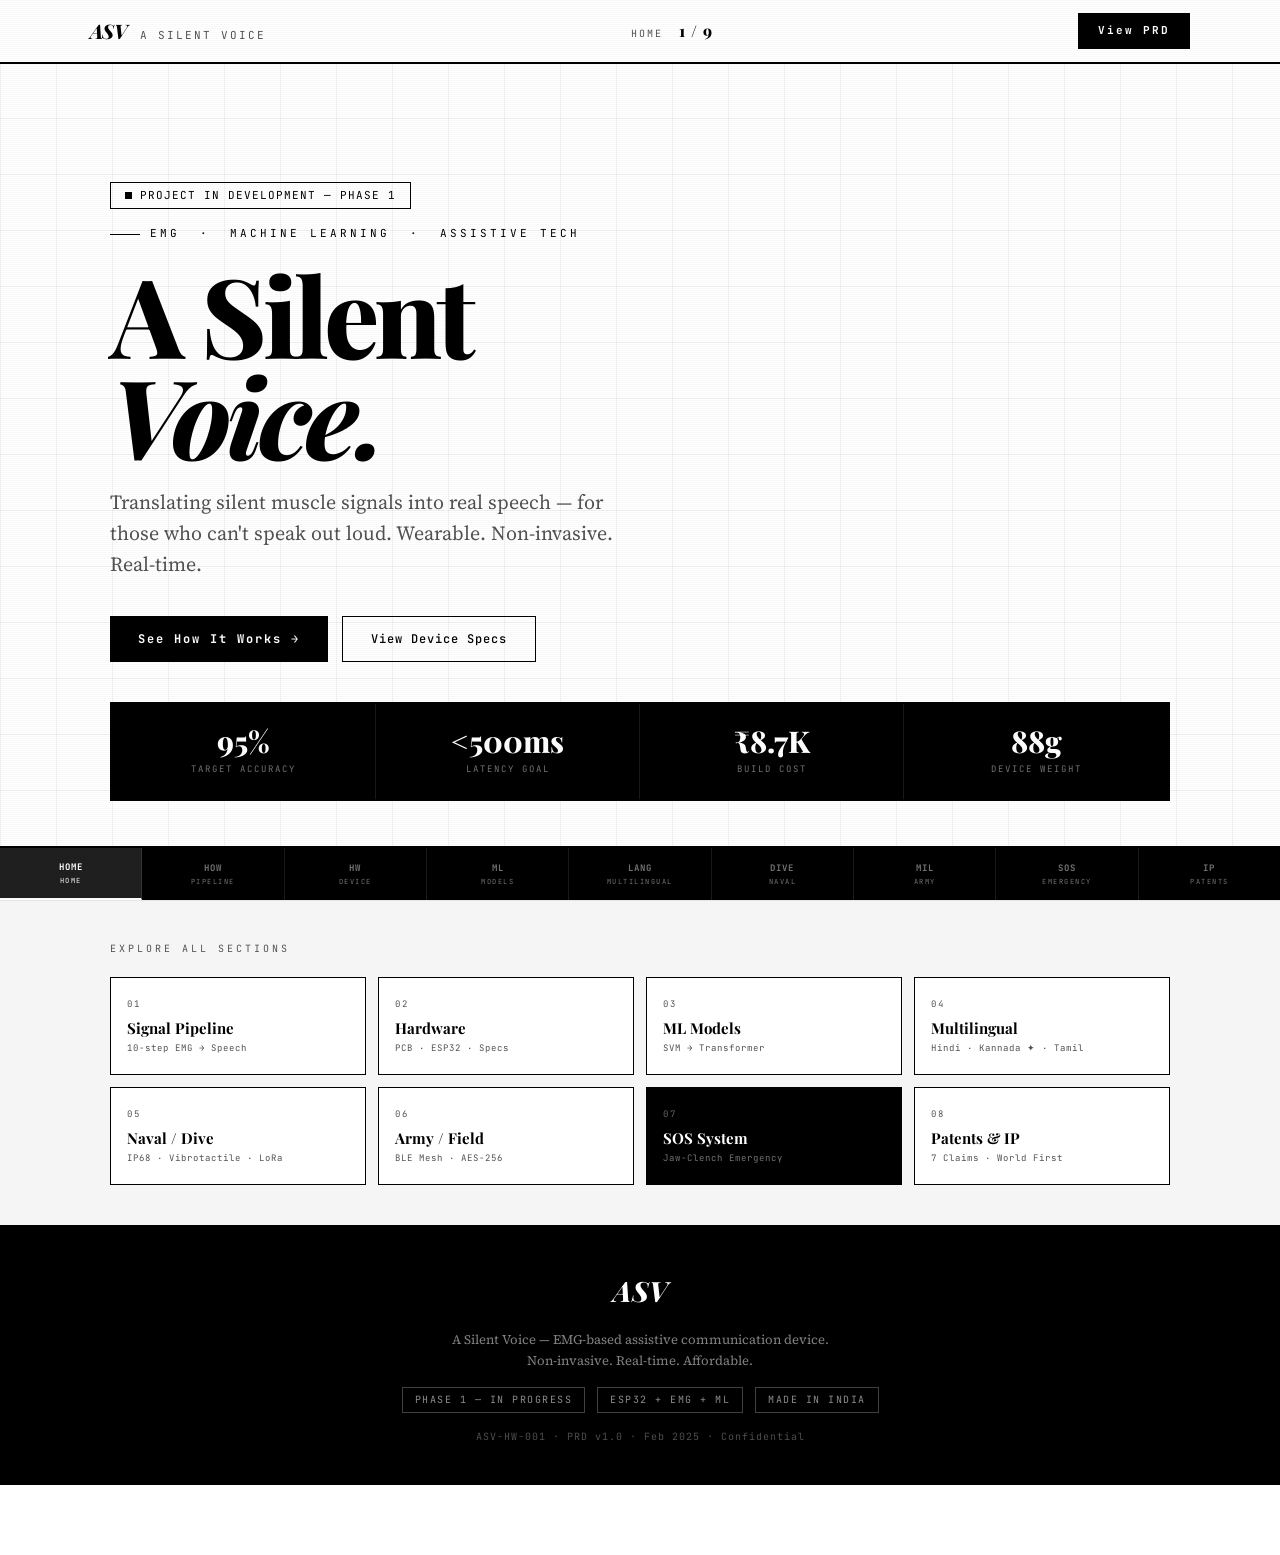
==== commit 548c0fe5: "Update index.html" ====
--- a/index.html
+++ b/index.html
@@ -6,7 +6,7 @@
     <meta name="viewport" content="width=device-width, initial-scale=1.0, maximum-scale=1.0">
     <meta name="description"
         content="ASV — A Silent Voice. EMG-based silent speech interface for assistive communication.">
-    <meta name="theme-color" content="#050B14">
+    <meta name="theme-color" content="#FFFFFF">
     <title>ASV — A Silent Voice</title>
     <link rel="preconnect" href="https://fonts.googleapis.com">
     <link rel="preconnect" href="https://fonts.gstatic.com" crossorigin>
@@ -14,6 +14,26 @@
         href="https://fonts.googleapis.com/css2?family=Playfair+Display:ital,wght@0,400;0,600;0,700;0,800;0,900;1,400;1,700&family=Source+Serif+4:ital,opsz,wght@0,8..60,300;0,8..60,400;0,8..60,600;1,8..60,300;1,8..60,400&family=JetBrains+Mono:wght@300;400;500;700&display=swap"
         rel="stylesheet">
     <style>
+        /* ═══════════════════════════════════════════════════
+   DESIGN TOKENS
+═══════════════════════════════════════════════════ */
+        :root {
+            --bg: #FFFFFF;
+            --bg2: #F5F5F5;
+            --bg3: #EBEBEB;
+            --border: rgba(0, 0, 0, 0.15);
+            --accent: #000000;
+            --purple: #525252;
+            --orange: #525252;
+            --yellow: #525252;
+            --red: #000000;
+            --text: #000000;
+            --dim: #525252;
+            --white: #000000;
+            --r: 0px;
+            --shadow: none;
+        }
+
         /* ═══════════════════════════════════════════════════
    RESET & BASE
 ═══════════════════════════════════════════════════ */
@@ -23,28 +43,42 @@
             box-sizing: border-box;
             margin: 0;
             padding: 0;
+            border-radius: 0 !important;
         }
 
         html {
             scroll-behavior: smooth;
             -webkit-text-size-adjust: 100%;
+            background: #FFFFFF;
         }
 
         body {
             background: #FFFFFF;
-            background-image: repeating-linear-gradient(0deg, #FAFAFA, #FAFAFA 1px, transparent 1px, transparent 2px);
-            background-size: 100% 2px;
             color: #000000;
-            font-family: 'Source Serif 4', serif;
+            font-family: 'Source Serif 4', Georgia, serif;
             line-height: 1.6;
             overflow-x: hidden;
             -webkit-font-smoothing: antialiased;
         }
 
-        h1, h2, h3, h4, .hero-title {
-            font-family: 'Playfair Display', serif;
-            color: #000000;
+        body::after {
+            content: '';
+            position: fixed;
+            inset: 0;
+            z-index: 9999;
+            background-image: repeating-linear-gradient(0deg, transparent, transparent 1px, rgba(0, 0, 0, 0.025) 1px, rgba(0, 0, 0, 0.025) 2px);
+            background-size: 100% 4px;
+            pointer-events: none;
+        }
+
+        h1,
+        h2,
+        h3,
+        h4 {
+            font-family: 'Playfair Display', Georgia, serif;
+            color: #000;
             font-weight: 700;
+            letter-spacing: -0.02em;
         }
 
         img {
@@ -59,24 +93,103 @@
         }
 
         /* ═══════════════════════════════════════════════════
-   DESIGN TOKENS
+   PAGE SYSTEM
 ═══════════════════════════════════════════════════ */
-        :root {
-            --bg: #FFFFFF;
-            --bg2: #F5F5F5;
-            --bg3: #EBEBEB;
-            --border: rgba(0, 0, 0, 0.15);
-            --accent: #000000;
-            --accent-glow: transparent;
-            --purple: #525252;
-            --orange: #525252;
-            --yellow: #525252;
-            --red: #000000;
-            --text: #000000;
-            --dim: #525252;
-            --white: #000000;
-            --r: 0px;
-            --shadow: none;
+        .page {
+            display: none;
+            min-height: 100vh;
+            padding-top: 62px;
+            animation: pageIn 0.4s ease both;
+        }
+
+        .page.active {
+            display: block;
+        }
+
+        @keyframes pageIn {
+            from {
+                opacity: 0;
+                transform: translateY(12px);
+            }
+
+            to {
+                opacity: 1;
+                transform: none;
+            }
+        }
+
+        /* ═══════════════════════════════════════════════════
+   BOTTOM PAGE NAV BAR
+═══════════════════════════════════════════════════ */
+        .page-nav {
+            position: fixed;
+            bottom: 0;
+            left: 0;
+            right: 0;
+            z-index: 998;
+            background: #000;
+            border-top: 2px solid #000;
+            display: flex;
+            align-items: stretch;
+            height: 54px;
+            overflow-x: auto;
+            scrollbar-width: none;
+        }
+
+        .page-nav::-webkit-scrollbar {
+            display: none;
+        }
+
+        .page-nav-btn {
+            flex: 1;
+            min-width: 80px;
+            display: flex;
+            flex-direction: column;
+            align-items: center;
+            justify-content: center;
+            gap: 3px;
+            background: transparent;
+            border: none;
+            border-right: 1px solid rgba(255, 255, 255, 0.1);
+            cursor: pointer;
+            padding: 6px 8px;
+            transition: background 0.2s;
+            color: rgba(255, 255, 255, 0.45);
+        }
+
+        .page-nav-btn:last-child {
+            border-right: none;
+        }
+
+        .page-nav-btn:hover {
+            background: rgba(255, 255, 255, 0.08);
+            color: rgba(255, 255, 255, 0.8);
+        }
+
+        .page-nav-btn.active {
+            background: rgba(255, 255, 255, 0.12);
+            color: #FFF;
+            border-bottom: 2px solid #FFF;
+        }
+
+        .page-nav-icon {
+            font-family: 'JetBrains Mono', monospace;
+            font-size: 9px;
+            font-weight: 700;
+            letter-spacing: 1px;
+        }
+
+        .page-nav-label {
+            font-family: 'JetBrains Mono', monospace;
+            font-size: 7px;
+            letter-spacing: 1.5px;
+            text-transform: uppercase;
+            white-space: nowrap;
+        }
+
+        /* Page content needs bottom padding for nav bar */
+        .page {
+            padding-bottom: 70px;
         }
 
         /* ═══════════════════════════════════════════════════
@@ -84,18 +197,6 @@
 ═══════════════════════════════════════════════════ */
         .mono {
             font-family: 'JetBrains Mono', monospace;
-        }
-
-        .accent {
-            color: var(--accent);
-        }
-
-        .purple {
-            color: var(--purple);
-        }
-
-        .orange {
-            color: var(--orange);
         }
 
         .container {
@@ -127,39 +228,90 @@
             font-size: 11px;
             letter-spacing: 2px;
             text-transform: uppercase;
-            color: var(--accent);
-            background: rgba(0, 210, 150, 0.08);
-            border: 1px solid rgba(0, 210, 150, 0.2);
+            color: #000;
+            background: transparent;
+            border: 1px solid #000;
             padding: 5px 14px;
-            border-radius: 2px;
         }
 
         .tag::before {
-            content: '◈';
+            content: '—';
             font-size: 9px;
         }
 
         .section-title {
-            font-family: 'Syne', sans-serif;
             font-size: clamp(28px, 5vw, 46px);
             font-weight: 800;
-            color: var(--white);
+            color: #000;
             line-height: 1.1;
             margin: 12px 0 8px;
         }
 
         .section-sub {
             font-size: 16px;
-            color: var(--dim);
+            color: #525252;
             max-width: 560px;
             line-height: 1.7;
+            font-family: 'Source Serif 4', Georgia, serif;
         }
 
         .divider {
-            width: 48px;
-            height: 2px;
-            background: linear-gradient(90deg, var(--accent), transparent);
+            width: 40px;
+            height: 3px;
+            background: #000;
             margin: 16px 0 24px;
+        }
+
+        /* ═══════════════════════════════════════════════════
+   PAGE CTA BUTTONS
+═══════════════════════════════════════════════════ */
+        .page-cta-bar {
+            display: flex;
+            gap: 12px;
+            flex-wrap: wrap;
+            padding: 28px 0 8px;
+            border-top: 1px solid #E5E5E5;
+            margin-top: 48px;
+        }
+
+        .btn-primary {
+            font-family: 'JetBrains Mono', monospace;
+            font-size: 12px;
+            font-weight: 700;
+            letter-spacing: 2px;
+            color: #FFF;
+            background: #000;
+            padding: 14px 28px;
+            border: none;
+            cursor: pointer;
+            transition: opacity .2s;
+            display: inline-flex;
+            align-items: center;
+            gap: 8px;
+        }
+
+        .btn-primary:hover {
+            opacity: 0.8;
+        }
+
+        .btn-ghost {
+            font-family: 'JetBrains Mono', monospace;
+            font-size: 12px;
+            font-weight: 500;
+            letter-spacing: 1px;
+            color: #000;
+            padding: 14px 28px;
+            border: 1.5px solid #000;
+            cursor: pointer;
+            background: transparent;
+            transition: background .2s;
+            display: inline-flex;
+            align-items: center;
+            gap: 8px;
+        }
+
+        .btn-ghost:hover {
+            background: #F5F5F5;
         }
 
         /* ═══════════════════════════════════════════════════
@@ -171,10 +323,8 @@
             left: 0;
             right: 0;
             z-index: 999;
-            background: rgba(5, 11, 20, 0.85);
-            backdrop-filter: blur(20px);
-            -webkit-backdrop-filter: blur(20px);
-            border-bottom: 1px solid var(--border);
+            background: #FFFFFF;
+            border-bottom: 2px solid #000;
             padding: 0 20px;
         }
 
@@ -188,53 +338,54 @@
         }
 
         .nav-logo {
-            font-family: 'Syne', sans-serif;
+            font-family: 'Playfair Display', Georgia, serif;
             font-weight: 800;
             font-size: 20px;
-            color: var(--accent);
+            color: #000;
+            letter-spacing: -0.03em;
+            font-style: italic;
+            cursor: pointer;
+        }
+
+        .nav-logo span {
+            font-style: normal;
+            font-family: 'JetBrains Mono', monospace;
+            font-size: 11px;
+            font-weight: 400;
+            margin-left: 10px;
+            color: #525252;
+            letter-spacing: 2px;
+        }
+
+        .nav-page-indicator {
+            font-family: 'JetBrains Mono', monospace;
+            font-size: 11px;
             letter-spacing: 1px;
-            text-shadow: 0 0 20px var(--accent-glow);
-        }
-
-        .nav-logo span {
-            color: var(--white);
-            font-size: 13px;
-            font-weight: 400;
+            color: #525252;
+        }
+
+        .nav-page-num {
+            font-family: 'Playfair Display', Georgia, serif;
+            font-size: 16px;
+            font-weight: 800;
+            color: #000;
             margin-left: 8px;
-            opacity: 0.5;
-        }
-
-        .nav-links {
-            display: flex;
-            gap: 28px;
-        }
-
-        .nav-links a {
-            font-family: 'JetBrains Mono', monospace;
-            font-size: 12px;
-            letter-spacing: 1px;
-            color: var(--dim);
-            transition: color .2s;
-        }
-
-        .nav-links a:hover {
-            color: var(--accent);
         }
 
         .nav-cta {
             font-family: 'JetBrains Mono', monospace;
-            font-size: 12px;
-            letter-spacing: 1px;
-            color: var(--bg);
-            background: var(--accent);
-            padding: 8px 18px;
-            border-radius: 3px;
+            font-size: 11px;
+            letter-spacing: 2px;
+            color: #FFF;
+            background: #000;
+            padding: 9px 20px;
             font-weight: 700;
             transition: opacity .2s;
+            cursor: pointer;
         }
 
         .nav-cta:hover {
-            opacity: 0.85;
+            opacity: 0.75;
         }
 
         .hamburger {
@@ -249,93 +400,40 @@
             display: block;
             width: 22px;
             height: 2px;
-            background: var(--text);
-            border-radius: 2px;
+            background: #000;
             transition: .3s;
-        }
-
-        .mobile-menu {
-            display: none;
-            position: fixed;
-            top: 62px;
-            left: 0;
-            right: 0;
-            z-index: 998;
-            background: rgba(5, 11, 20, 0.97);
-            backdrop-filter: blur(20px);
-            border-bottom: 1px solid var(--border);
-            padding: 24px 20px;
-            flex-direction: column;
-            gap: 20px;
-        }
-
-        .mobile-menu a {
-            font-family: 'JetBrains Mono', monospace;
-            font-size: 14px;
-            color: var(--text);
-            padding: 10px 0;
-            border-bottom: 1px solid var(--border);
-        }
-
-        .mobile-menu.open {
-            display: flex;
-        }
-
-        @media(max-width:768px) {
-
-            .nav-links,
-            .nav-cta {
-                display: none;
-            }
-
-            .hamburger {
-                display: flex;
-            }
         }
 
         /* ═══════════════════════════════════════════════════
    HERO
 ═══════════════════════════════════════════════════ */
         .hero {
-            min-height: 100vh;
+            min-height: calc(100vh - 62px);
             display: flex;
             align-items: center;
             position: relative;
             overflow: hidden;
-            padding-top: 62px;
-        }
-
-        .hero-bg {
-            position: absolute;
-            inset: 0;
-            background:
-                radial-gradient(ellipse 80% 60% at 50% 0%, rgba(0, 210, 150, 0.07) 0%, transparent 60%),
-                radial-gradient(ellipse 50% 40% at 80% 50%, rgba(139, 92, 246, 0.06) 0%, transparent 50%),
-                radial-gradient(ellipse 40% 60% at 10% 80%, rgba(249, 115, 22, 0.04) 0%, transparent 50%);
-        }
-
-        /* Grid overlay */
+            background: #FFFFFF;
+        }
+
         .hero-grid {
             position: absolute;
             inset: 0;
-            background-image:
-                linear-gradient(rgba(0, 210, 150, 0.04) 1px, transparent 1px),
-                linear-gradient(90deg, rgba(0, 210, 150, 0.04) 1px, transparent 1px);
-            background-size: 50px 50px;
-            mask-image: radial-gradient(ellipse 80% 80% at 50% 50%, black 30%, transparent 80%);
+            background-image: linear-gradient(rgba(0, 0, 0, 0.05) 1px, transparent 1px), linear-gradient(90deg, rgba(0, 0, 0, 0.05) 1px, transparent 1px);
+            background-size: 56px 56px;
         }
 
         .hero-content {
             position: relative;
             z-index: 1;
-            padding: 60px 0 80px;
+            padding: 60px 0 40px;
         }
 
         .hero-eyebrow {
             font-family: 'JetBrains Mono', monospace;
             font-size: 11px;
             letter-spacing: 3px;
-            color: var(--accent);
+            color: #000;
             text-transform: uppercase;
             margin-bottom: 20px;
             display: flex;
@@ -347,123 +445,41 @@
             content: '';
             width: 30px;
             height: 1px;
-            background: var(--accent);
+            background: #000;
         }
 
         .hero-title {
-            font-family: 'Syne', sans-serif;
-            font-size: clamp(48px, 10vw, 96px);
+            font-family: 'Playfair Display', Georgia, serif;
+            font-size: clamp(52px, 11vw, 110px);
             font-weight: 800;
-            color: var(--white);
-            line-height: 0.95;
-            letter-spacing: -2px;
+            color: #000;
+            line-height: 0.92;
+            letter-spacing: -0.04em;
             margin-bottom: 8px;
         }
 
         .hero-title .line2 {
-            color: var(--accent);
-            text-shadow: 0 0 60px rgba(0, 210, 150, 0.3);
+            font-style: italic;
             display: block;
         }
 
         .hero-subtitle {
-            font-family: 'Syne', sans-serif;
-            font-size: clamp(16px, 3vw, 22px);
-            color: var(--dim);
+            font-family: 'Source Serif 4', Georgia, serif;
+            font-size: clamp(16px, 2.5vw, 20px);
+            color: #525252;
             font-weight: 400;
-            margin: 20px 0 36px;
+            margin: 22px 0 36px;
             max-width: 540px;
-            line-height: 1.5;
+            line-height: 1.55;
         }
 
         .hero-actions {
             display: flex;
             gap: 14px;
             flex-wrap: wrap;
-            margin-bottom: 60px;
-        }
-
-        .btn-primary {
-            font-family: 'JetBrains Mono', monospace;
-            font-size: 13px;
-            font-weight: 700;
-            letter-spacing: 1px;
-            color: var(--bg);
-            background: var(--accent);
-            padding: 14px 28px;
-            border-radius: 3px;
-            border: none;
-            cursor: pointer;
-            transition: all .2s;
-            box-shadow: 0 0 30px rgba(0, 210, 150, 0.3);
-        }
-
-        .btn-primary:hover {
-            transform: translateY(-2px);
-            box-shadow: 0 0 40px rgba(0, 210, 150, 0.4);
-        }
-
-        .btn-ghost {
-            font-family: 'JetBrains Mono', monospace;
-            font-size: 13px;
-            font-weight: 500;
-            letter-spacing: 1px;
-            color: var(--text);
-            padding: 14px 28px;
-            border-radius: 3px;
-            border: 1px solid var(--border);
-            cursor: pointer;
-            background: transparent;
-            transition: all .2s;
-        }
-
-        .btn-ghost:hover {
-            border-color: var(--accent);
-            color: var(--accent);
-        }
-
-        /* Hero stats */
-        .hero-stats {
-            display: grid;
-            grid-template-columns: repeat(4, 1fr);
-            gap: 1px;
-            background: var(--border);
-            border: 1px solid var(--border);
-            border-radius: var(--r);
-            overflow: hidden;
-        }
-
-        @media(max-width:600px) {
-            .hero-stats {
-                grid-template-columns: repeat(2, 1fr);
-            }
-        }
-
-        .stat-box {
-            background: var(--bg2);
-            padding: 20px 16px;
-            text-align: center;
-        }
-
-        .stat-num {
-            font-family: 'Syne', sans-serif;
-            font-size: 30px;
-            font-weight: 800;
-            color: var(--accent);
-            display: block;
-            line-height: 1;
-        }
-
-        .stat-label {
-            font-family: 'JetBrains Mono', monospace;
-            font-size: 10px;
-            letter-spacing: 1px;
-            color: var(--dim);
-            margin-top: 6px;
-            text-transform: uppercase;
-        }
-
-        /* Live indicator */
+            margin-bottom: 40px;
+        }
+
         .live-badge {
             display: inline-flex;
             align-items: center;
@@ -471,29 +487,73 @@
             font-family: 'JetBrains Mono', monospace;
             font-size: 11px;
             letter-spacing: 1px;
-            color: var(--accent);
+            color: #000;
+            border: 1px solid #000;
+            padding: 4px 14px;
             margin-bottom: 16px;
         }
 
         .live-dot {
-            width: 8px;
-            height: 8px;
-            border-radius: 50%;
-            background: var(--accent);
-            box-shadow: 0 0 0 0 rgba(0, 210, 150, 0.5);
-            animation: livepulse 1.5s ease-in-out infinite;
-        }
-
-        @keyframes livepulse {
+            width: 7px;
+            height: 7px;
+            background: #000;
+            animation: liveblink 1.6s ease-in-out infinite;
+        }
+
+        @keyframes liveblink {
 
             0%,
             100% {
-                box-shadow: 0 0 0 0 rgba(0, 210, 150, 0.5);
+                opacity: 1
             }
 
             50% {
-                box-shadow: 0 0 0 8px rgba(0, 210, 150, 0);
-            }
+                opacity: 0.2
+            }
+        }
+
+        .hero-stats {
+            display: grid;
+            grid-template-columns: repeat(4, 1fr);
+            gap: 0;
+            background: #000;
+            border: 2px solid #000;
+            overflow: hidden;
+        }
+
+        @media(max-width:600px) {
+            .hero-stats {
+                grid-template-columns: repeat(2, 1fr);
+            }
+        }
+
+        .stat-box {
+            background: #000;
+            padding: 22px 16px;
+            text-align: center;
+            border-right: 1px solid rgba(255, 255, 255, 0.1);
+        }
+
+        .stat-box:last-child {
+            border-right: none;
+        }
+
+        .stat-num {
+            font-family: 'Playfair Display', Georgia, serif;
+            font-size: 30px;
+            font-weight: 800;
+            color: #FFF;
+            display: block;
+            line-height: 1;
+        }
+
+        .stat-label {
+            font-family: 'JetBrains Mono', monospace;
+            font-size: 9px;
+            letter-spacing: 2px;
+            color: rgba(255, 255, 255, 0.45);
+            margin-top: 6px;
+            text-transform: uppercase;
         }
 
         /* ═══════════════════════════════════════════════════
@@ -517,8 +577,7 @@
             top: 0;
             bottom: 0;
             width: 2px;
-            background: linear-gradient(180deg, var(--accent), var(--purple), var(--orange), transparent);
-            border-radius: 2px;
+            background: linear-gradient(180deg, #000 70%, transparent);
         }
 
         @media(max-width:480px) {
@@ -530,9 +589,8 @@
         .pipeline-step {
             display: flex;
             gap: 24px;
-            padding: 20px 0;
-            border-bottom: 1px solid rgba(255, 255, 255, 0.04);
-            animation: fadeup .5s ease both;
+            padding: 22px 0;
+            border-bottom: 1px solid #E5E5E5;
         }
 
         .pipeline-step:last-child {
@@ -543,19 +601,18 @@
             width: 56px;
             height: 56px;
             min-width: 56px;
-            border-radius: 50%;
-            background: var(--bg3);
-            border: 2px solid var(--accent);
+            border: 2px solid #000;
             display: flex;
             align-items: center;
             justify-content: center;
             font-family: 'JetBrains Mono', monospace;
-            font-size: 14px;
+            font-size: 13px;
             font-weight: 700;
-            color: var(--accent);
+            color: #000;
             position: relative;
             z-index: 1;
             flex-shrink: 0;
+            background: #FFF;
         }
 
         @media(max-width:480px) {
@@ -580,17 +637,18 @@
         }
 
         .step-name {
-            font-family: 'Syne', sans-serif;
+            font-family: 'Playfair Display', Georgia, serif;
             font-size: 17px;
             font-weight: 700;
-            color: var(--white);
+            color: #000;
             margin-bottom: 4px;
         }
 
         .step-desc {
             font-size: 14px;
-            color: var(--dim);
-            line-height: 1.6;
+            color: #525252;
+            line-height: 1.65;
+            font-family: 'Source Serif 4', Georgia, serif;
         }
 
         .step-tech {
@@ -605,27 +663,22 @@
             font-size: 10px;
             letter-spacing: 1px;
             padding: 3px 10px;
-            border-radius: 20px;
-            background: rgba(0, 210, 150, 0.07);
-            border: 1px solid rgba(0, 210, 150, 0.15);
-            color: var(--accent);
-        }
-
-        .tech-pill.purple {
-            background: rgba(139, 92, 246, 0.07);
-            border-color: rgba(139, 92, 246, 0.2);
-            color: var(--purple);
-        }
-
-        .tech-pill.orange {
-            background: rgba(249, 115, 22, 0.07);
-            border-color: rgba(249, 115, 22, 0.2);
-            color: var(--orange);
+            border: 1px solid #000;
+            color: #000;
+            background: transparent;
         }
 
         /* ═══════════════════════════════════════════════════
    ELECTRODE PLACEMENT
 ═══════════════════════════════════════════════════ */
+        .device-svg-card {
+            background: #F5F5F5;
+            border: 1px solid #000;
+            padding: 20px;
+            overflow: hidden;
+            margin-top: 40px;
+        }
+
         .placement-grid {
             display: grid;
             grid-template-columns: 1fr 1fr;
@@ -640,17 +693,11 @@
         }
 
         .placement-card {
-            background: var(--bg2);
-            border: 1px solid var(--border);
-            border-radius: var(--r);
+            background: #FFFFFF;
+            border: 1px solid #000;
             padding: 24px;
             position: relative;
             overflow: hidden;
-            transition: border-color .3s;
-        }
-
-        .placement-card:hover {
-            border-color: rgba(0, 210, 150, 0.35);
         }
 
         .placement-card::before {
@@ -659,59 +706,42 @@
             top: 0;
             left: 0;
             right: 0;
-            height: 2px;
-            background: var(--accent);
-            opacity: 0.6;
-        }
-
-        .placement-card.purple::before {
-            background: var(--purple);
-        }
-
-        .placement-card.orange::before {
-            background: var(--orange);
+            height: 3px;
+            background: #000;
         }
 
         .placement-icon {
-            font-size: 32px;
+            font-family: 'JetBrains Mono', monospace;
+            font-size: 12px;
+            font-weight: 700;
+            color: #525252;
             margin-bottom: 14px;
+            letter-spacing: 2px;
         }
 
         .placement-title {
-            font-family: 'Syne', sans-serif;
+            font-family: 'Playfair Display', Georgia, serif;
             font-size: 18px;
             font-weight: 700;
-            color: var(--white);
+            color: #000;
             margin-bottom: 8px;
         }
 
         .placement-desc {
             font-size: 14px;
-            color: var(--dim);
-            line-height: 1.6;
+            color: #525252;
+            line-height: 1.65;
             margin-bottom: 14px;
+            font-family: 'Source Serif 4', Georgia, serif;
         }
 
         .placement-spec {
             font-family: 'JetBrains Mono', monospace;
             font-size: 11px;
-            color: var(--accent);
-            background: rgba(0, 210, 150, 0.06);
-            border: 1px solid rgba(0, 210, 150, 0.12);
+            color: #000;
+            background: #F5F5F5;
+            border: 1px solid #000;
             padding: 8px 12px;
-            border-radius: 4px;
-        }
-
-        .placement-spec.purple {
-            color: var(--purple);
-            background: rgba(139, 92, 246, 0.06);
-            border-color: rgba(139, 92, 246, 0.12);
-        }
-
-        .placement-spec.orange {
-            color: var(--orange);
-            background: rgba(249, 115, 22, 0.06);
-            border-color: rgba(249, 115, 22, 0.12);
         }
 
         /* ═══════════════════════════════════════════════════
@@ -731,9 +761,8 @@
         }
 
         .spec-card {
-            background: var(--bg2);
-            border: 1px solid var(--border);
-            border-radius: var(--r);
+            background: #F5F5F5;
+            border: 1px solid #000;
             padding: 24px;
         }
 
@@ -742,10 +771,10 @@
             font-size: 11px;
             letter-spacing: 2px;
             text-transform: uppercase;
-            color: var(--accent);
+            color: #000;
             margin-bottom: 16px;
             padding-bottom: 10px;
-            border-bottom: 1px solid var(--border);
+            border-bottom: 1px solid #E5E5E5;
         }
 
         .spec-row {
@@ -753,7 +782,7 @@
             justify-content: space-between;
             align-items: center;
             padding: 10px 0;
-            border-bottom: 1px solid rgba(255, 255, 255, 0.04);
+            border-bottom: 1px solid #EBEBEB;
             font-size: 14px;
         }
 
@@ -762,34 +791,15 @@
         }
 
         .spec-k {
-            color: var(--dim);
+            color: #525252;
+            font-family: 'Source Serif 4', Georgia, serif;
         }
 
         .spec-v {
-            color: var(--white);
+            color: #000;
             font-family: 'JetBrains Mono', monospace;
             font-size: 13px;
             font-weight: 500;
-        }
-
-        .spec-v.green {
-            color: var(--accent);
-        }
-
-        .spec-v.purple {
-            color: var(--purple);
-        }
-
-        /* Device visual */
-        .device-visual {
-            background: var(--bg2);
-            border: 1px solid var(--border);
-            border-radius: var(--r);
-            padding: 28px;
-            display: flex;
-            flex-direction: column;
-            align-items: center;
-            justify-content: center;
         }
 
         /* ═══════════════════════════════════════════════════
@@ -798,7 +808,9 @@
         .features-grid {
             display: grid;
             grid-template-columns: repeat(3, 1fr);
-            gap: 16px;
+            gap: 1px;
+            background: #000;
+            border: 1px solid #000;
             margin-top: 40px;
         }
 
@@ -815,140 +827,59 @@
         }
 
         .feature-card {
-            background: var(--bg2);
-            border: 1px solid var(--border);
-            border-radius: var(--r);
-            padding: 24px;
-            transition: all .3s;
+            background: #FFFFFF;
+            padding: 28px 24px;
             cursor: default;
             position: relative;
             overflow: hidden;
-        }
-
-        .feature-card::after {
-            content: '';
-            position: absolute;
-            inset: 0;
-            background: radial-gradient(circle at 50% 0%, rgba(0, 210, 150, 0.05) 0%, transparent 60%);
-            opacity: 0;
-            transition: opacity .3s;
+            transition: background .15s, color .15s;
         }
 
         .feature-card:hover {
-            border-color: rgba(0, 210, 150, 0.3);
-            transform: translateY(-3px);
-        }
-
-        .feature-card:hover::after {
-            opacity: 1;
+            background: #000;
+        }
+
+        .feature-card:hover .feature-title {
+            color: #FFF;
+        }
+
+        .feature-card:hover .feature-desc {
+            color: rgba(255, 255, 255, 0.6);
+        }
+
+        .feature-card:hover .feature-icon {
+            color: #FFF;
+            border-color: rgba(255, 255, 255, 0.3);
         }
 
         .feature-icon {
-            width: 44px;
-            height: 44px;
-            border-radius: 10px;
-            background: rgba(0, 210, 150, 0.1);
-            border: 1px solid rgba(0, 210, 150, 0.2);
-            display: flex;
-            align-items: center;
-            justify-content: center;
-            font-size: 20px;
+            font-family: 'JetBrains Mono', monospace;
+            font-size: 11px;
+            font-weight: 700;
+            color: #525252;
+            border: 1px solid #CBCBCB;
+            padding: 5px 10px;
+            display: inline-block;
             margin-bottom: 16px;
-        }
-
-        .feature-icon.purple {
-            background: rgba(139, 92, 246, 0.1);
-            border-color: rgba(139, 92, 246, 0.2);
-        }
-
-        .feature-icon.orange {
-            background: rgba(249, 115, 22, 0.1);
-            border-color: rgba(249, 115, 22, 0.2);
-        }
-
-        .feature-icon.yellow {
-            background: rgba(251, 191, 36, 0.1);
-            border-color: rgba(251, 191, 36, 0.2);
+            letter-spacing: 2px;
+            transition: color .15s, border-color .15s;
         }
 
         .feature-title {
-            font-family: 'Syne', sans-serif;
+            font-family: 'Playfair Display', Georgia, serif;
             font-size: 16px;
             font-weight: 700;
-            color: var(--white);
+            color: #000;
             margin-bottom: 8px;
+            transition: color .15s;
         }
 
         .feature-desc {
             font-size: 13.5px;
-            color: var(--dim);
-            line-height: 1.6;
-        }
-
-        /* ═══════════════════════════════════════════════════
-   PHASE ROADMAP
-═══════════════════════════════════════════════════ */
-        .roadmap {
-            margin-top: 40px;
-        }
-
-        .phase-item {
-            display: grid;
-            grid-template-columns: 100px 1fr;
-            gap: 24px;
-            margin-bottom: 6px;
-            padding: 20px 0;
-            border-bottom: 1px solid rgba(255, 255, 255, 0.04);
-        }
-
-        @media(max-width:560px) {
-            .phase-item {
-                grid-template-columns: 80px 1fr;
-                gap: 14px;
-            }
-        }
-
-        .phase-badge {
-            text-align: center;
-        }
-
-        .phase-num {
-            font-family: 'Syne', sans-serif;
-            font-size: 28px;
-            font-weight: 800;
-            display: block;
-            line-height: 1;
-        }
-
-        .phase-timeline {
-            font-family: 'JetBrains Mono', monospace;
-            font-size: 10px;
-            color: var(--dim);
-            display: block;
-            margin-top: 4px;
-        }
-
-        .phase-name {
-            font-family: 'Syne', sans-serif;
-            font-size: 18px;
-            font-weight: 700;
-            color: var(--white);
-            margin-bottom: 8px;
-        }
-
-        .phase-items {
-            display: flex;
-            flex-wrap: wrap;
-            gap: 6px;
-        }
-
-        .phase-tag {
-            font-size: 12px;
-            padding: 4px 10px;
-            border-radius: 20px;
-            background: rgba(255, 255, 255, 0.04);
-            border: 1px solid rgba(255, 255, 255, 0.08);
-            color: var(--text);
+            color: #525252;
+            line-height: 1.65;
+            font-family: 'Source Serif 4', Georgia, serif;
+            transition: color .15s;
         }
 
         /* ═══════════════════════════════════════════════════
@@ -974,58 +905,145 @@
         }
 
         .ml-card {
-            background: var(--bg2);
-            border: 1px solid var(--border);
-            border-radius: var(--r);
-            padding: 20px;
-            transition: .3s;
-        }
-
-        .ml-card:hover {
-            border-color: rgba(139, 92, 246, 0.35);
+            background: #F5F5F5;
+            border: 1px solid #000;
+            padding: 22px;
         }
 
         .ml-name {
             font-family: 'JetBrains Mono', monospace;
-            font-size: 13px;
+            font-size: 11px;
             font-weight: 700;
-            color: var(--purple);
+            color: #525252;
             margin-bottom: 6px;
+            letter-spacing: 1px;
+            text-transform: uppercase;
         }
 
         .ml-accuracy {
-            font-family: 'Syne', sans-serif;
-            font-size: 28px;
+            font-family: 'Playfair Display', Georgia, serif;
+            font-size: 32px;
             font-weight: 800;
-            color: var(--white);
+            color: #000;
             margin-bottom: 4px;
         }
 
         .ml-phase {
             font-size: 12px;
-            color: var(--dim);
+            color: #525252;
             margin-bottom: 10px;
+            font-family: 'JetBrains Mono', monospace;
         }
 
         .acc-bar {
-            height: 4px;
-            background: rgba(255, 255, 255, 0.08);
-            border-radius: 2px;
+            height: 3px;
+            background: #D5D5D5;
             overflow: hidden;
         }
 
         .acc-fill {
             height: 100%;
-            border-radius: 2px;
-            background: linear-gradient(90deg, var(--purple), var(--accent));
-            transition: width 1s ease;
+            background: #000;
+            width: 0%;
+            transition: width 1.4s ease;
+        }
+
+        /* ═══════════════════════════════════════════════════
+   PROGRESS BARS
+═══════════════════════════════════════════════════ */
+        .progress-bar {
+            height: 5px;
+            background: #E0E0E0;
+            overflow: hidden;
+            margin-top: 6px;
+        }
+
+        .progress-fill {
+            height: 100%;
+            background: #000;
+            width: 0%;
+            transition: width 1.4s ease;
+        }
+
+        /* ═══════════════════════════════════════════════════
+   ROADMAP
+═══════════════════════════════════════════════════ */
+        .roadmap {
+            margin-top: 40px;
+        }
+
+        .phase-item {
+            display: grid;
+            grid-template-columns: 100px 1fr;
+            gap: 24px;
+            padding: 22px 0;
+            border-bottom: 1px solid #E5E5E5;
+        }
+
+        .phase-item:last-child {
+            border-bottom: none;
+        }
+
+        @media(max-width:560px) {
+            .phase-item {
+                grid-template-columns: 72px 1fr;
+                gap: 14px;
+            }
+        }
+
+        .phase-badge {
+            text-align: center;
+        }
+
+        .phase-num {
+            font-family: 'Playfair Display', Georgia, serif;
+            font-size: 32px;
+            font-weight: 800;
+            display: block;
+            line-height: 1;
+            color: #000;
+        }
+
+        .phase-timeline {
+            font-family: 'JetBrains Mono', monospace;
+            font-size: 9px;
+            color: #525252;
+            display: block;
+            margin-top: 4px;
+            letter-spacing: 1px;
+        }
+
+        .phase-name {
+            font-family: 'Playfair Display', Georgia, serif;
+            font-size: 18px;
+            font-weight: 700;
+            color: #000;
+            margin-bottom: 8px;
+        }
+
+        .phase-items {
+            display: flex;
+            flex-wrap: wrap;
+            gap: 6px;
+        }
+
+        .phase-tag {
+            font-size: 11px;
+            padding: 4px 10px;
+            background: transparent;
+            border: 1px solid #CBCBCB;
+            color: #525252;
+            font-family: 'JetBrains Mono', monospace;
         }
 
         /* ═══════════════════════════════════════════════════
    COST TABLE
 ═══════════════════════════════════════════════════ */
-        .cost-section {
-            margin-top: 40px;
+        .cost-wrapper {
+            background: #FFF;
+            border: 1px solid #000;
+            overflow: hidden;
+            overflow-x: auto;
         }
 
         .cost-table {
@@ -1039,46 +1057,71 @@
             font-size: 10px;
             letter-spacing: 2px;
             text-transform: uppercase;
-            color: var(--accent);
-            background: var(--bg3);
+            color: #FFF;
+            background: #000;
             padding: 12px 16px;
             text-align: left;
-            border-bottom: 1px solid var(--border);
         }
 
         .cost-table td {
             padding: 12px 16px;
-            border-bottom: 1px solid rgba(255, 255, 255, 0.04);
-            color: var(--text);
+            border-bottom: 1px solid #EBEBEB;
+            color: #000;
         }
 
         .cost-table tr:hover td {
-            background: rgba(0, 210, 150, 0.02);
+            background: #F8F8F8;
         }
 
         .cost-table tr.total td {
-            background: rgba(0, 210, 150, 0.06);
-            color: var(--accent);
+            background: #F5F5F5;
+            color: #000;
             font-family: 'JetBrains Mono', monospace;
             font-weight: 700;
-            border-top: 1px solid rgba(0, 210, 150, 0.2);
-        }
-
-        .cost-wrapper {
-            background: var(--bg2);
-            border: 1px solid var(--border);
-            border-radius: var(--r);
-            overflow: hidden;
-            overflow-x: auto;
+            border-top: 2px solid #000;
+        }
+
+        .cost-summary-grid {
+            display: grid;
+            grid-template-columns: repeat(4, 1fr);
+            gap: 12px;
+            margin-top: 16px;
+        }
+
+        @media(max-width:768px) {
+            .cost-summary-grid {
+                grid-template-columns: repeat(2, 1fr);
+            }
+        }
+
+        .cost-summary-box {
+            background: #F5F5F5;
+            border: 2px solid #000;
+            padding: 18px;
+            text-align: center;
+        }
+
+        .cost-summary-box .num {
+            font-family: 'Playfair Display', Georgia, serif;
+            font-size: 24px;
+            font-weight: 800;
+            color: #000;
+        }
+
+        .cost-summary-box .lbl {
+            font-family: 'JetBrains Mono', monospace;
+            font-size: 9px;
+            color: #525252;
+            margin-top: 4px;
+            letter-spacing: 2px;
         }
 
         /* ═══════════════════════════════════════════════════
-   COMPARISON
+   COMPARISON TABLE
 ═══════════════════════════════════════════════════ */
         .compare-wrapper {
-            background: var(--bg2);
-            border: 1px solid var(--border);
-            border-radius: var(--r);
+            background: #FFF;
+            border: 1px solid #000;
             overflow: hidden;
             overflow-x: auto;
             margin-top: 40px;
@@ -1093,41 +1136,44 @@
 
         .compare-table th {
             font-family: 'JetBrains Mono', monospace;
-            font-size: 10px;
-            letter-spacing: 1.5px;
-            color: var(--dim);
-            background: var(--bg3);
+            font-size: 9px;
+            letter-spacing: 2px;
+            color: #525252;
+            background: #F5F5F5;
             padding: 12px 14px;
             text-align: left;
-            border-bottom: 1px solid var(--border);
+            border-bottom: 1px solid #E5E5E5;
+            text-transform: uppercase;
         }
 
         .compare-table td {
             padding: 11px 14px;
-            border-bottom: 1px solid rgba(255, 255, 255, 0.04);
+            border-bottom: 1px solid #EBEBEB;
         }
 
         .compare-table tr.asv-row td {
-            background: rgba(0, 210, 150, 0.04);
+            background: #000;
+            color: #FFF;
         }
 
         .compare-table tr.asv-row td:first-child {
-            color: var(--accent);
             font-weight: 700;
-            font-family: 'JetBrains Mono', monospace;
+            font-family: 'Playfair Display', Georgia, serif;
+            font-size: 14px;
         }
 
         .c-good {
-            color: var(--accent);
-            font-weight: 600;
+            color: #000;
+            font-weight: 700;
         }
 
         .c-bad {
-            color: var(--red);
+            color: #888;
+            text-decoration: line-through;
         }
 
         .c-mid {
-            color: var(--yellow);
+            color: #525252;
         }
 
         /* ═══════════════════════════════════════════════════
@@ -1145,7 +1191,7 @@
             top: 0;
             bottom: 0;
             width: 2px;
-            background: linear-gradient(180deg, var(--accent), var(--purple), transparent);
+            background: linear-gradient(180deg, #000 70%, transparent);
         }
 
         .timeline-item {
@@ -1159,124 +1205,64 @@
             top: 4px;
             width: 12px;
             height: 12px;
-            border-radius: 50%;
-            background: var(--accent);
-            border: 2px solid var(--bg);
-            box-shadow: 0 0 10px rgba(0, 210, 150, 0.4);
-        }
-
-        .timeline-dot.done {
-            background: var(--accent);
-        }
-
-        .timeline-dot.active {
-            background: var(--yellow);
-            box-shadow: 0 0 10px rgba(251, 191, 36, 0.4);
+            background: #000;
+            border: 2px solid #FFF;
         }
 
         .timeline-dot.planned {
-            background: var(--bg3);
-            border-color: var(--dim);
-            box-shadow: none;
+            background: #FFF;
+            border: 2px solid #888;
         }
 
         .tl-date {
             font-family: 'JetBrains Mono', monospace;
-            font-size: 11px;
-            color: var(--dim);
+            font-size: 10px;
+            color: #525252;
             margin-bottom: 4px;
+            letter-spacing: 1px;
         }
 
         .tl-title {
-            font-family: 'Syne', sans-serif;
+            font-family: 'Playfair Display', Georgia, serif;
             font-size: 16px;
             font-weight: 700;
-            color: var(--white);
+            color: #000;
             margin-bottom: 4px;
         }
 
         .tl-desc {
             font-size: 13px;
-            color: var(--dim);
+            color: #525252;
+            font-family: 'Source Serif 4', Georgia, serif;
         }
 
         .tl-status {
             display: inline-block;
             margin-top: 6px;
             font-family: 'JetBrains Mono', monospace;
-            font-size: 10px;
+            font-size: 9px;
             letter-spacing: 1px;
-            padding: 2px 10px;
-            border-radius: 20px;
+            padding: 3px 10px;
         }
 
         .tl-status.done {
-            background: rgba(0, 210, 150, 0.1);
-            color: var(--accent);
-            border: 1px solid rgba(0, 210, 150, 0.2);
+            background: #000;
+            color: #FFF;
         }
 
         .tl-status.active {
-            background: rgba(251, 191, 36, 0.1);
-            color: var(--yellow);
-            border: 1px solid rgba(251, 191, 36, 0.2);
+            background: #525252;
+            color: #FFF;
         }
 
         .tl-status.planned {
-            background: rgba(74, 104, 120, 0.1);
-            color: var(--dim);
-            border: 1px solid rgba(74, 104, 120, 0.2);
+            background: transparent;
+            color: #525252;
+            border: 1px solid #CBCBCB;
         }
 
         /* ═══════════════════════════════════════════════════
-   DEVICE SVG SECTION
-═══════════════════════════════════════════════════ */
-        .device-svg-card {
-            background: var(--bg2);
-            border: 1px solid var(--border);
-            border-radius: var(--r);
-            padding: 20px;
-            overflow: hidden;
-            margin-top: 40px;
-        }
-
-        .device-tabs {
-            display: flex;
-            gap: 6px;
-            margin-bottom: 20px;
-            flex-wrap: wrap;
-        }
-
-        .device-tab {
-            font-family: 'JetBrains Mono', monospace;
-            font-size: 11px;
-            letter-spacing: 1px;
-            padding: 6px 16px;
-            border-radius: 3px;
-            border: 1px solid var(--border);
-            color: var(--dim);
-            cursor: pointer;
-            background: transparent;
-            transition: .2s;
-        }
-
-        .device-tab.active,
-        .device-tab:hover {
-            border-color: var(--accent);
-            color: var(--accent);
-            background: rgba(0, 210, 150, 0.06);
-        }
-
-        .device-view {
-            display: none;
-        }
-
-        .device-view.active {
-            display: block;
-        }
-
-        /* ═══════════════════════════════════════════════════
-   APPS SECTION
+   APPS GRID
 ═══════════════════════════════════════════════════ */
         .apps-grid {
             display: grid;
@@ -1292,15 +1278,9 @@
         }
 
         .app-card {
-            background: var(--bg2);
-            border: 1px solid var(--border);
-            border-radius: var(--r);
+            background: #FFFFFF;
+            border: 1px solid #000;
             padding: 24px;
-            transition: .3s;
-        }
-
-        .app-card:hover {
-            border-color: rgba(0, 210, 150, 0.3);
         }
 
         .app-header {
@@ -1313,24 +1293,30 @@
         .app-icon {
             width: 48px;
             height: 48px;
-            border-radius: 12px;
+            background: #000;
             display: flex;
             align-items: center;
             justify-content: center;
-            font-size: 22px;
+            font-family: 'JetBrains Mono', monospace;
+            font-size: 11px;
+            font-weight: 700;
+            color: #FFF;
+            letter-spacing: 1px;
+            flex-shrink: 0;
         }
 
         .app-name {
-            font-family: 'Syne', sans-serif;
+            font-family: 'Playfair Display', Georgia, serif;
             font-size: 17px;
             font-weight: 700;
-            color: var(--white);
+            color: #000;
         }
 
         .app-platform {
             font-family: 'JetBrains Mono', monospace;
-            font-size: 11px;
-            color: var(--dim);
+            font-size: 10px;
+            color: #525252;
+            letter-spacing: 1px;
         }
 
         .app-features {
@@ -1344,21 +1330,718 @@
             align-items: center;
             gap: 10px;
             font-size: 13.5px;
-            color: var(--dim);
+            color: #525252;
+            font-family: 'Source Serif 4', Georgia, serif;
         }
 
         .app-feat::before {
             content: '▸';
-            color: var(--accent);
+            color: #000;
             flex-shrink: 0;
         }
 
         /* ═══════════════════════════════════════════════════
-   FOOTER
+   DOMAIN BANNERS
 ═══════════════════════════════════════════════════ */
+        .domain-banner {
+            background: #F5F5F5;
+            border: 1px solid #000;
+            padding: 28px 32px;
+            display: flex;
+            align-items: flex-start;
+            gap: 24px;
+            margin-bottom: 20px;
+            position: relative;
+            overflow: hidden;
+        }
+
+        .domain-banner::before {
+            content: '';
+            position: absolute;
+            top: 0;
+            left: 0;
+            right: 0;
+            height: 3px;
+            background: #000;
+        }
+
+        .domain-icon-wrap {
+            width: 60px;
+            height: 60px;
+            min-width: 60px;
+            background: #FFF;
+            border: 2px solid #000;
+            display: flex;
+            align-items: center;
+            justify-content: center;
+            font-family: 'JetBrains Mono', monospace;
+            font-size: 18px;
+            font-weight: 700;
+            color: #000;
+            flex-shrink: 0;
+        }
+
+        .domain-body {
+            flex: 1;
+        }
+
+        .domain-label {
+            font-family: 'JetBrains Mono', monospace;
+            font-size: 9px;
+            letter-spacing: 2px;
+            text-transform: uppercase;
+            color: #525252;
+            margin-bottom: 6px;
+        }
+
+        .domain-title {
+            font-family: 'Playfair Display', Georgia, serif;
+            font-size: clamp(18px, 3vw, 24px);
+            font-weight: 700;
+            color: #000;
+            margin-bottom: 8px;
+            line-height: 1.2;
+        }
+
+        .domain-desc {
+            font-size: 14px;
+            color: #525252;
+            line-height: 1.7;
+            font-family: 'Source Serif 4', Georgia, serif;
+        }
+
+        @media(max-width:560px) {
+            .domain-banner {
+                flex-direction: column;
+                gap: 14px;
+                padding: 20px;
+            }
+        }
+
+        #sos-page .domain-banner {
+            background: #000;
+        }
+
+        #sos-page .domain-banner .domain-label {
+            color: rgba(255, 255, 255, 0.5);
+        }
+
+        #sos-page .domain-banner .domain-title {
+            color: #FFF;
+        }
+
+        #sos-page .domain-banner .domain-desc {
+            color: rgba(255, 255, 255, 0.65);
+        }
+
+        #sos-page .domain-banner .domain-icon-wrap {
+            background: rgba(255, 255, 255, 0.1);
+            border-color: rgba(255, 255, 255, 0.3);
+            color: #FFF;
+        }
+
+        .domain-detail-grid {
+            display: grid;
+            grid-template-columns: repeat(3, 1fr);
+            gap: 14px;
+            margin-top: 20px;
+        }
+
+        @media(max-width:900px) {
+            .domain-detail-grid {
+                grid-template-columns: repeat(2, 1fr);
+            }
+        }
+
+        @media(max-width:560px) {
+            .domain-detail-grid {
+                grid-template-columns: 1fr;
+            }
+        }
+
+        .domain-detail-card {
+            background: #FFFFFF;
+            border: 1px solid #000;
+            padding: 18px;
+        }
+
+        .ddc-label {
+            font-family: 'JetBrains Mono', monospace;
+            font-size: 9px;
+            letter-spacing: 2px;
+            color: #525252;
+            text-transform: uppercase;
+            margin-bottom: 8px;
+        }
+
+        .ddc-value {
+            font-family: 'Playfair Display', Georgia, serif;
+            font-size: 17px;
+            font-weight: 700;
+            color: #000;
+            margin-bottom: 6px;
+        }
+
+        .ddc-sub {
+            font-size: 12.5px;
+            color: #525252;
+            line-height: 1.6;
+            font-family: 'Source Serif 4', Georgia, serif;
+        }
+
+        /* Training accordion */
+        .train-accordion {
+            margin-top: 32px;
+        }
+
+        .train-step {
+            border: 1px solid #000;
+            margin-bottom: 8px;
+            overflow: hidden;
+        }
+
+        .train-step.open {
+            border-left: 3px solid #000;
+        }
+
+        .train-step-header {
+            display: flex;
+            align-items: center;
+            gap: 14px;
+            padding: 16px 20px;
+            cursor: pointer;
+            background: #FFF;
+            user-select: none;
+        }
+
+        .train-step-header:hover {
+            background: #F5F5F5;
+        }
+
+        .train-step-num {
+            font-family: 'JetBrains Mono', monospace;
+            font-size: 11px;
+            font-weight: 700;
+            color: #000;
+            width: 28px;
+            flex-shrink: 0;
+        }
+
+        .train-step-title {
+            font-family: 'Playfair Display', Georgia, serif;
+            font-size: 15px;
+            font-weight: 700;
+            color: #000;
+            flex: 1;
+        }
+
+        .train-step-lang {
+            font-family: 'JetBrains Mono', monospace;
+            font-size: 10px;
+            color: #525252;
+            letter-spacing: 1px;
+        }
+
+        .train-chevron {
+            color: #000;
+            font-size: 10px;
+            transition: transform .3s;
+        }
+
+        .train-step.open .train-chevron {
+            transform: rotate(180deg);
+        }
+
+        .train-step-body {
+            display: none;
+            padding: 0 20px 18px 62px;
+            background: #F5F5F5;
+            font-size: 13.5px;
+            color: #525252;
+            line-height: 1.7;
+            font-family: 'Source Serif 4', Georgia, serif;
+        }
+
+        .train-step.open .train-step-body {
+            display: block;
+        }
+
+        .train-code {
+            background: #FFF;
+            border: 1px solid #000;
+            padding: 10px 14px;
+            font-family: 'JetBrains Mono', monospace;
+            font-size: 11.5px;
+            color: #000;
+            margin-top: 10px;
+            word-break: break-all;
+            line-height: 1.6;
+        }
+
+        /* Lang pills */
+        .lang-pills {
+            display: flex;
+            flex-wrap: wrap;
+            gap: 8px;
+            margin-top: 14px;
+        }
+
+        .lang-pill {
+            display: inline-flex;
+            align-items: center;
+            gap: 6px;
+            background: #F5F5F5;
+            border: 1px solid #000;
+            padding: 5px 14px;
+            font-family: 'JetBrains Mono', monospace;
+            font-size: 11px;
+            color: #000;
+        }
+
+        .lang-pill .flag {
+            font-size: 11px;
+            font-weight: 700;
+            color: #525252;
+        }
+
+        /* Vibrotactile */
+        .vibro-grid {
+            display: flex;
+            flex-wrap: wrap;
+            gap: 10px;
+            margin-top: 16px;
+        }
+
+        .vibro-item {
+            display: flex;
+            align-items: center;
+            gap: 8px;
+            background: #F5F5F5;
+            border: 1px solid #000;
+            padding: 8px 14px;
+            font-size: 12px;
+            color: #000;
+        }
+
+        .vibro-code {
+            font-family: 'JetBrains Mono', monospace;
+            font-size: 11px;
+            color: #000;
+            letter-spacing: 1px;
+        }
+
+        /* Morse */
+        .morse-row {
+            display: flex;
+            align-items: center;
+            gap: 6px;
+            margin: 14px 0;
+            flex-wrap: wrap;
+        }
+
+        .morse-dot {
+            width: 10px;
+            height: 10px;
+            background: #000;
+        }
+
+        .morse-dash {
+            width: 26px;
+            height: 10px;
+            background: #000;
+        }
+
+        .morse-gap {
+            width: 12px;
+        }
+
+        /* SOS pulse */
+        .sos-pulse {
+            display: inline-flex;
+            align-items: center;
+            gap: 8px;
+            font-family: 'JetBrains Mono', monospace;
+            font-size: 11px;
+            letter-spacing: 1px;
+            color: #FFF;
+            margin-bottom: 12px;
+        }
+
+        .sos-dot {
+            width: 9px;
+            height: 9px;
+            background: #FFF;
+            animation: sosbeat 1.4s ease-in-out infinite;
+        }
+
+        @keyframes sosbeat {
+
+            0%,
+            100% {
+                opacity: 1
+            }
+
+            50% {
+                opacity: 0.2
+            }
+        }
+
+        /* Patent cards */
+        .patent-grid {
+            display: grid;
+            grid-template-columns: repeat(2, 1fr);
+            gap: 16px;
+            margin-top: 40px;
+        }
+
+        @media(max-width:680px) {
+            .patent-grid {
+                grid-template-columns: 1fr;
+            }
+        }
+
+        .patent-card {
+            background: #FFF;
+            border: 1px solid #000;
+            padding: 24px;
+            position: relative;
+            overflow: hidden;
+        }
+
+        .patent-card::before {
+            content: '';
+            position: absolute;
+            top: 0;
+            left: 0;
+            right: 0;
+            height: 3px;
+            background: #000;
+        }
+
+        .patent-card.c7 {
+            background: #000;
+        }
+
+        .patent-card.c7 .patent-num {
+            color: rgba(255, 255, 255, 0.45);
+        }
+
+        .patent-card.c7 .patent-title {
+            color: #FFF;
+            font-style: italic;
+        }
+
+        .patent-card.c7 .patent-claim {
+            color: rgba(255, 255, 255, 0.65);
+        }
+
+        .patent-card.c7 .patent-badge {
+            background: #FFF;
+            color: #000;
+        }
+
+        .patent-num {
+            font-family: 'JetBrains Mono', monospace;
+            font-size: 9px;
+            letter-spacing: 2px;
+            color: #525252;
+            text-transform: uppercase;
+            margin-bottom: 10px;
+        }
+
+        .patent-title {
+            font-family: 'Playfair Display', Georgia, serif;
+            font-size: 16px;
+            font-weight: 700;
+            color: #000;
+            margin-bottom: 10px;
+            line-height: 1.3;
+        }
+
+        .patent-claim {
+            font-size: 13px;
+            color: #525252;
+            line-height: 1.7;
+            font-family: 'Source Serif 4', Georgia, serif;
+        }
+
+        .patent-badge {
+            display: inline-block;
+            margin-top: 12px;
+            font-family: 'JetBrains Mono', monospace;
+            font-size: 9px;
+            letter-spacing: 1px;
+            padding: 4px 12px;
+            background: #000;
+            color: #FFF;
+        }
+
+        /* SVG animations */
+        @keyframes pulse-ring {
+            0% {
+                r: 10px;
+                opacity: .8
+            }
+
+            100% {
+                r: 24px;
+                opacity: 0
+            }
+        }
+
+        @keyframes signal-flow {
+            0% {
+                stroke-dashoffset: 30
+            }
+
+            100% {
+                stroke-dashoffset: 0
+            }
+        }
+
+        @keyframes wdraw {
+            from {
+                stroke-dashoffset: 700
+            }
+
+            to {
+                stroke-dashoffset: 0
+            }
+        }
+
+        @keyframes blink-led {
+
+            0%,
+            100% {
+                opacity: 1
+            }
+
+            50% {
+                opacity: .15
+            }
+        }
+
+        @keyframes float-label {
+
+            0%,
+            100% {
+                transform: translateY(0)
+            }
+
+            50% {
+                transform: translateY(-2px)
+            }
+        }
+
+        @keyframes cur-anim {
+
+            0%,
+            49% {
+                opacity: 1
+            }
+
+            50%,
+            100% {
+                opacity: 0
+            }
+        }
+
+        @keyframes pring-emg {
+            0% {
+                r: 10px;
+                opacity: .8
+            }
+
+            100% {
+                r: 22px;
+                opacity: 0
+            }
+        }
+
+        @keyframes pring-pur {
+            0% {
+                r: 8px;
+                opacity: .8
+            }
+
+            100% {
+                r: 20px;
+                opacity: 0
+            }
+        }
+
+        @keyframes pring-ora {
+            0% {
+                r: 7px;
+                opacity: .8
+            }
+
+            100% {
+                r: 18px;
+                opacity: 0
+            }
+        }
+
+        @keyframes sflow-anim {
+            0% {
+                stroke-dashoffset: 30
+            }
+
+            100% {
+                stroke-dashoffset: 0
+            }
+        }
+
+        @keyframes wdraw-anim {
+            from {
+                stroke-dashoffset: 700
+            }
+
+            to {
+                stroke-dashoffset: 0
+            }
+        }
+
+        @keyframes blink-anim {
+
+            0%,
+            100% {
+                opacity: 1
+            }
+
+            50% {
+                opacity: .15
+            }
+        }
+
+        @keyframes float-anim {
+
+            0%,
+            100% {
+                transform: translateY(0)
+            }
+
+            50% {
+                transform: translateY(-2px)
+            }
+        }
+
+        .svgpr1 {
+            animation: pring-emg 1.8s ease-out infinite
+        }
+
+        .svgpr2 {
+            animation: pring-emg 1.8s .5s ease-out infinite
+        }
+
+        .svgpr3 {
+            animation: pring-emg 1.8s 1s ease-out infinite
+        }
+
+        .svgpr4 {
+            animation: pring-emg 1.8s 1.4s ease-out infinite
+        }
+
+        .svgprp1 {
+            animation: pring-pur 2s .3s ease-out infinite
+        }
+
+        .svgprp2 {
+            animation: pring-pur 2s 1s ease-out infinite
+        }
+
+        .svgpro1 {
+            animation: pring-ora 2.2s .4s ease-out infinite
+        }
+
+        .svgsf1 {
+            stroke-dasharray: 8 4;
+            animation: sflow-anim 1.2s linear infinite
+        }
+
+        .svgsf2 {
+            stroke-dasharray: 8 4;
+            animation: sflow-anim 1.2s .4s linear infinite
+        }
+
+        .svgsf3 {
+            stroke-dasharray: 8 4;
+            animation: sflow-anim 1.2s .8s linear infinite
+        }
+
+        .svgsfble {
+            stroke-dasharray: 6 4;
+            animation: sflow-anim 0.9s linear infinite
+        }
+
+        .svgemgA {
+            stroke-dasharray: 700;
+            stroke-dashoffset: 700;
+            animation: wdraw-anim 2.5s .5s ease forwards
+        }
+
+        .svgemgB {
+            stroke-dasharray: 700;
+            stroke-dashoffset: 700;
+            animation: wdraw-anim 2.5s 1.2s ease forwards
+        }
+
+        .svgled {
+            animation: blink-anim 1s ease-in-out infinite
+        }
+
+        .svgled2 {
+            animation: blink-anim 1.4s .3s ease-in-out infinite
+        }
+
+        .svgflt {
+            animation: float-anim 3s ease-in-out infinite
+        }
+
+        .svgcur {
+            animation: cur-anim 1s ease-in-out infinite
+        }
+
+        /* Scroll reveal */
+        .reveal {
+            opacity: 0;
+            transform: translateY(20px);
+            transition: opacity .6s ease, transform .6s ease;
+        }
+
+        .reveal.visible {
+            opacity: 1;
+            transform: none;
+        }
+
+        .fade-in {
+            animation: fadeup .6s ease both;
+        }
+
+        .fade-in-2 {
+            animation: fadeup .6s .15s ease both;
+        }
+
+        .fade-in-3 {
+            animation: fadeup .6s .3s ease both;
+        }
+
+        @keyframes fadeup {
+            from {
+                opacity: 0;
+                transform: translateY(20px)
+            }
+
+            to {
+                opacity: 1;
+                transform: none
+            }
+        }
+
+        /* Footer */
         footer {
-            background: var(--bg2);
-            border-top: 1px solid var(--border);
+            background: #000;
+            border-top: 4px solid #000;
             padding: 40px 20px;
         }
 
@@ -1373,281 +2056,71 @@
         }
 
         .footer-logo {
-            font-family: 'Syne', sans-serif;
-            font-size: 24px;
+            font-family: 'Playfair Display', Georgia, serif;
+            font-size: 28px;
             font-weight: 800;
-            color: var(--accent);
-            text-shadow: 0 0 20px var(--accent-glow);
+            color: #FFF;
+            font-style: italic;
         }
 
         .footer-desc {
             font-size: 13px;
-            color: var(--dim);
+            color: rgba(255, 255, 255, 0.5);
             max-width: 400px;
             line-height: 1.6;
+            font-family: 'Source Serif 4', Georgia, serif;
         }
 
         .footer-meta {
             font-family: 'JetBrains Mono', monospace;
-            font-size: 11px;
-            color: var(--dim);
+            font-size: 10px;
+            color: rgba(255, 255, 255, 0.3);
             letter-spacing: 1px;
         }
 
-        /* ═══════════════════════════════════════════════════
-   ANIMATIONS
-═══════════════════════════════════════════════════ */
-        @keyframes fadeup {
-            from {
-                opacity: 0;
-                transform: translateY(20px);
-            }
-
-            to {
-                opacity: 1;
-                transform: translateY(0);
-            }
-        }
-
-        @keyframes fadein {
-            from {
-                opacity: 0;
-            }
-
-            to {
-                opacity: 1;
-            }
-        }
-
-        .fade-in {
-            animation: fadeup .6s ease both;
-        }
-
-        .fade-in-2 {
-            animation: fadeup .6s .15s ease both;
-        }
-
-        .fade-in-3 {
-            animation: fadeup .6s .3s ease both;
-        }
-
-        /* Scroll reveal (JS-driven) */
-        .reveal {
-            opacity: 0;
-            transform: translateY(24px);
-            transition: opacity .6s ease, transform .6s ease;
-        }
-
-        .reveal.visible {
-            opacity: 1;
-            transform: none;
-        }
-
-        /* EMG wave animation */
-        .emg-wave {
-            animation: emgwave 2s linear infinite;
-        }
-
-        @keyframes emgwave {
-            0% {
-                d: path("M0,20 Q10,10 20,20 Q30,30 40,20 Q50,10 60,20 Q70,30 80,20 Q90,10 100,20");
-            }
-
-            25% {
-                d: path("M0,20 Q10,5  20,20 Q30,35 40,20 Q50,5  60,20 Q70,35 80,20 Q90,5  100,20");
-            }
-
-            50% {
-                d: path("M0,20 Q10,15 20,20 Q30,25 40,20 Q50,15 60,20 Q70,25 80,20 Q90,15 100,20");
-            }
-
-            75% {
-                d: path("M0,20 Q10,5  20,20 Q30,35 40,20 Q50,5  60,20 Q70,35 80,20 Q90,5  100,20");
-            }
-        }
-
-        /* Scrollbar */
-        ::-webkit-scrollbar {
-            width: 6px;
-            height: 6px;
-        }
-
-        ::-webkit-scrollbar-track {
-            background: var(--bg);
-        }
-
-        ::-webkit-scrollbar-thumb {
-            background: var(--bg3);
-            border-radius: 3px;
-        }
-
-        ::-webkit-scrollbar-thumb:hover {
-            background: var(--accent);
-        }
-
-        /* ═══════════════════════════════════════════════════
-   PROGRESS BARS ANIMATION
-═══════════════════════════════════════════════════ */
-        .progress-bar {
-            height: 6px;
-            background: rgba(255, 255, 255, 0.06);
-            border-radius: 3px;
-            overflow: hidden;
-            margin-top: 6px;
-        }
-
-        .progress-fill {
-            height: 100%;
-            border-radius: 3px;
-            background: linear-gradient(90deg, var(--accent), var(--purple));
-            width: 0%;
-            transition: width 1.2s ease;
-        }
-
-        /* ═══════════════════════════════════════════════════
-   RESPONSIVE BREAKPOINTS — COMPREHENSIVE MOBILE
-═══════════════════════════════════════════════════ */
-
-        /* ─── TABLET (max-width: 768px) ─── */
+        .footer-tags {
+            display: flex;
+            gap: 12px;
+            flex-wrap: wrap;
+            justify-content: center;
+        }
+
+        .footer-tag {
+            font-family: 'JetBrains Mono', monospace;
+            font-size: 10px;
+            letter-spacing: 1.5px;
+            padding: 4px 12px;
+            border: 1px solid rgba(255, 255, 255, 0.25);
+            color: rgba(255, 255, 255, 0.55);
+        }
+
+        /* Responsive */
         @media(max-width:768px) {
-
-            /* Hero section adjustments */
             .hero-content {
-                padding: 40px 0 50px;
-            }
-
-            .hero-title {
-                letter-spacing: -1px;
-            }
-
-            .hero-subtitle {
-                font-size: clamp(14px, 2.5vw, 18px);
-                margin: 16px 0 28px;
-            }
-
-            .hero-actions {
-                margin-bottom: 40px;
-            }
-
-            .stat-num {
-                font-size: 24px;
-            }
-
-            .stat-label {
-                font-size: 9px;
-            }
-
-            /* Section headings */
+                padding: 40px 0 30px;
+            }
+
             .section-sub {
                 font-size: 14px;
             }
 
-            /* Specs: 2×2 grid on tablet */
             .specs-layout {
-                grid-template-columns: repeat(2, 1fr);
-                gap: 14px;
-            }
-
-            /* Cost summary: 2×2 grid on tablet */
-            .cost-summary-grid {
-                grid-template-columns: repeat(2, 1fr) !important;
-            }
-
-            /* 3-view device model: stack to full width */
-            .device-views-grid {
-                grid-template-columns: 1fr !important;
-                gap: 12px !important;
-            }
-
-            /* Apps grid: single column */
-            .apps-grid {
                 grid-template-columns: 1fr;
             }
 
-            /* Placement card padding */
-            .placement-card {
-                padding: 18px;
-            }
-
-            .spec-card {
-                padding: 18px;
-            }
-
-            /* Feature cards */
-            .feature-card {
-                padding: 18px;
-            }
-
-            /* Table font reduction */
             .cost-table td,
             .cost-table th {
-                padding: 10px 10px;
+                padding: 10px;
                 font-size: 12px;
             }
-
-            .compare-table td,
-            .compare-table th {
-                padding: 9px 10px;
-                font-size: 11px;
-            }
-
-            /* Footer */
-            .footer-logo {
-                font-size: 20px;
-            }
-
-            .footer-desc {
-                font-size: 12px;
-            }
-        }
-
-        /* ─── SMALL TABLET / LARGE PHONE (max-width: 640px) ─── */
-        @media(max-width:640px) {
-
-            /* Specs: single column */
-            .specs-layout {
-                grid-template-columns: 1fr;
-            }
-        }
-
-        /* ─── PHONE (max-width: 560px) ─── */
+        }
+
         @media(max-width:560px) {
-
-            /* Container padding */
             .container {
                 padding: 0 16px;
             }
 
-            /* Section padding */
-            .section {
-                padding: 48px 0;
-            }
-
-            .section-sm {
-                padding: 36px 0;
-            }
-
-            /* Hero further adjustments */
-            .hero-content {
-                padding: 28px 0 40px;
-            }
-
-            .hero-eyebrow {
-                font-size: 10px;
-                letter-spacing: 2px;
-                gap: 8px;
-            }
-
-            .hero-eyebrow::before {
-                width: 20px;
-            }
-
-            .hero-subtitle {
-                margin: 12px 0 24px;
-            }
-
             .hero-actions {
-                margin-bottom: 32px;
                 flex-direction: column;
             }
 
@@ -1656,76 +2129,17 @@
                 width: 100%;
                 text-align: center;
                 padding: 16px 20px;
-                font-size: 12px;
-            }
-
-            /* Stat num */
-            .stat-num {
-                font-size: 20px;
-            }
-
-            .stat-box {
-                padding: 14px 10px;
-            }
-
-            /* Section title */
-            .section-title {
-                font-size: clamp(24px, 6vw, 36px);
-            }
-
-            /* Tag */
-            .tag {
-                font-size: 10px;
-                padding: 4px 10px;
-                letter-spacing: 1.5px;
-            }
-
-            /* Cost summary: single column */
-            .cost-summary-grid {
-                grid-template-columns: repeat(2, 1fr) !important;
-                gap: 8px !important;
-            }
-
-            /* Pipeline step */
-            .step-name {
-                font-size: 15px;
-            }
-
-            .step-desc {
-                font-size: 13px;
-            }
-
-            /* ML card */
-            .ml-accuracy {
-                font-size: 24px;
-            }
-
-            /* Placement spec */
-            .placement-spec {
-                font-size: 10px;
-                padding: 6px 10px;
-            }
-
-            /* Phase items */
-            .phase-name {
-                font-size: 16px;
-            }
-
-            .phase-tag {
-                font-size: 11px;
-                padding: 3px 8px;
-            }
-
-            /* Timeline items */
-            .tl-title {
-                font-size: 14px;
-            }
-
-            .tl-desc {
-                font-size: 12px;
-            }
-
-            /* Nav padding */
+                justify-content: center;
+            }
+
+            .section {
+                padding: 48px 0;
+            }
+
+            .section-sm {
+                padding: 36px 0;
+            }
+
             nav {
                 padding: 0 14px;
             }
@@ -1734,855 +2148,62 @@
                 height: 56px;
             }
 
-            .mobile-menu {
-                top: 56px;
-                padding: 20px 16px;
-            }
-
-            /* Device SVG card */
-            .device-svg-card {
-                padding: 12px;
-            }
-
-            /* App card */
-            .app-card {
-                padding: 18px;
-            }
-
-            .app-name {
-                font-size: 15px;
-            }
-
-            .app-feat {
-                font-size: 12.5px;
-            }
-
-            /* Footer */
             footer {
                 padding: 28px 16px;
             }
-        }
-
-        /* ─── VERY SMALL PHONE (max-width: 400px) ─── */
+
+            .page-nav-label {
+                display: none;
+            }
+
+            .page-nav-icon {
+                font-size: 8px;
+            }
+
+            .page-nav-btn {
+                min-width: 50px;
+            }
+
+            .page-cta-bar {
+                flex-direction: column;
+            }
+        }
+
         @media(max-width:400px) {
-
-            .container {
-                padding: 0 12px;
-            }
-
-            .hero-title {
-                letter-spacing: 0;
-            }
-
-            /* Cost summary: stack */
-            .cost-summary-grid {
-                grid-template-columns: 1fr !important;
-            }
-
-            .stat-num {
-                font-size: 18px;
-            }
-
-            .stat-label {
-                font-size: 8px;
-            }
-
-            .stat-box {
-                padding: 12px 8px;
-            }
-
-            .nav-logo {
-                font-size: 17px;
-            }
-
-            .nav-logo span {
-                font-size: 11px;
-            }
-
-            .placement-card {
-                padding: 14px;
-            }
-
-            .spec-card {
-                padding: 14px;
-            }
-
-            .spec-row {
-                font-size: 12px;
-                flex-direction: column;
-                gap: 4px;
-                align-items: flex-start;
-            }
-
-            .feature-card {
-                padding: 16px;
-            }
-
-            .feature-title {
-                font-size: 14px;
-            }
-
-            .feature-desc {
-                font-size: 12.5px;
-            }
-
-            /* ML cards */
-            .ml-card {
-                padding: 16px;
-            }
-
-            .ml-name {
-                font-size: 12px;
-            }
-
-            .ml-accuracy {
-                font-size: 22px;
-            }
-
-            /* Footer meta */
-            .footer-meta {
-                font-size: 9px;
-            }
-        }
-
-        /* ─── TINY PHONE (max-width: 360px) ─── */
-        @media(max-width:360px) {
-
             .hero-stats {
                 grid-template-columns: 1fr 1fr;
             }
 
-            .pipeline-step {
-                gap: 10px;
-            }
-
-            .step-num {
-                width: 36px;
-                height: 36px;
-                min-width: 36px;
-                font-size: 10px;
-            }
-
-            .pipeline-steps::before {
-                left: 17px;
-            }
-
-            .phase-item {
-                grid-template-columns: 60px 1fr;
-                gap: 10px;
-            }
-
-            .phase-num {
-                font-size: 22px;
-            }
-
-            .phase-timeline {
-                font-size: 9px;
-            }
-        }
-
-        /* ═══════════════════════════════════════════════════
-   DOMAIN VARIANTS — NAVAL / ARMY / SOS / MULTILINGUAL
-═══════════════════════════════════════════════════ */
-
-        /* Domain hero banner */
-        .domain-banner {
-            background: var(--bg2);
-            border: 1px solid var(--border);
-            border-radius: var(--r);
-            padding: 28px 32px;
-            display: flex;
-            align-items: flex-start;
-            gap: 24px;
-            margin-bottom: 20px;
-            position: relative;
-            overflow: hidden;
-            transition: border-color .3s;
-        }
-        .domain-banner:hover { border-color: rgba(0,210,150,.3); }
-
-        .domain-banner.navy {
-            --domain-c: #38BDF8;
-            border-color: rgba(56,189,248,.2);
-        }
-        .domain-banner.army {
-            --domain-c: #86EFAC;
-            border-color: rgba(134,239,172,.2);
-        }
-        .domain-banner.sos {
-            --domain-c: #EF4444;
-            border-color: rgba(239,68,68,.2);
-        }
-        .domain-banner.multi {
-            --domain-c: #A78BFA;
-            border-color: rgba(167,139,250,.2);
-        }
-
-        .domain-banner::before {
-            content: '';
-            position: absolute;
-            top: 0; left: 0; right: 0;
-            height: 2px;
-            background: var(--domain-c, var(--accent));
-        }
-        .domain-banner::after {
-            content: '';
-            position: absolute;
-            top: 0; right: 0; bottom: 0; left: 0;
-            background: radial-gradient(ellipse 60% 80% at 90% 50%, rgba(0,0,0,0) 0%, transparent 100%);
-            pointer-events: none;
-        }
-
-        .domain-icon-wrap {
-            width: 60px;
-            height: 60px;
-            min-width: 60px;
-            border-radius: 14px;
-            background: rgba(255,255,255,.04);
-            border: 1px solid rgba(255,255,255,.08);
-            display: flex;
-            align-items: center;
-            justify-content: center;
-            font-size: 28px;
-            flex-shrink: 0;
-        }
-        .domain-icon-wrap.navy { background: rgba(56,189,248,.08); border-color: rgba(56,189,248,.2); }
-        .domain-icon-wrap.army { background: rgba(134,239,172,.08); border-color: rgba(134,239,172,.2); }
-        .domain-icon-wrap.sos  { background: rgba(239,68,68,.08); border-color: rgba(239,68,68,.2); }
-        .domain-icon-wrap.multi{ background: rgba(167,139,250,.08); border-color: rgba(167,139,250,.2); }
-
-        .domain-body { flex: 1; }
-
-        .domain-label {
-            font-family: 'JetBrains Mono', monospace;
-            font-size: 10px;
-            letter-spacing: 2px;
-            text-transform: uppercase;
-            color: var(--domain-c, var(--accent));
-            margin-bottom: 6px;
-        }
-
-        .domain-title {
-            font-family: 'Syne', sans-serif;
-            font-size: clamp(18px, 3vw, 24px);
-            font-weight: 800;
-            color: var(--white);
-            margin-bottom: 8px;
-            line-height: 1.2;
-        }
-
-        .domain-desc {
-            font-size: 14px;
-            color: var(--dim);
-            line-height: 1.7;
-        }
-
-        @media(max-width:560px) {
-            .domain-banner { flex-direction: column; gap: 14px; padding: 20px; }
-        }
-
-        /* Domain detail cards grid */
-        .domain-detail-grid {
+            .cost-summary-grid {
+                grid-template-columns: 1fr;
+            }
+        }
+
+        ::-webkit-scrollbar {
+            width: 5px;
+            height: 5px;
+        }
+
+        ::-webkit-scrollbar-track {
+            background: #FFF;
+        }
+
+        ::-webkit-scrollbar-thumb {
+            background: #000;
+        }
+
+        /* Device view grid */
+        .device-views-grid {
             display: grid;
             grid-template-columns: repeat(3, 1fr);
-            gap: 14px;
-            margin-top: 20px;
-        }
-        @media(max-width:900px) { .domain-detail-grid { grid-template-columns: repeat(2,1fr); } }
-        @media(max-width:560px) { .domain-detail-grid { grid-template-columns: 1fr; } }
-
-        .domain-detail-card {
-            background: var(--bg3);
-            border: 1px solid rgba(255,255,255,.06);
-            border-radius: var(--r);
-            padding: 18px;
-            transition: .3s;
-        }
-        .domain-detail-card:hover {
-            border-color: rgba(255,255,255,.14);
-            transform: translateY(-2px);
-        }
-        .ddc-label {
-            font-family: 'JetBrains Mono', monospace;
-            font-size: 10px;
-            letter-spacing: 1.5px;
-            color: var(--dim);
-            text-transform: uppercase;
-            margin-bottom: 8px;
-        }
-        .ddc-value {
-            font-family: 'Syne', sans-serif;
-            font-size: 16px;
-            font-weight: 700;
-            color: var(--white);
-            margin-bottom: 6px;
-        }
-        .ddc-sub {
-            font-size: 12.5px;
-            color: var(--dim);
-            line-height: 1.6;
-        }
-        .ddc-value.navy  { color: #38BDF8; }
-        .ddc-value.army  { color: #86EFAC; }
-        .ddc-value.sos   { color: #EF4444; }
-        .ddc-value.multi { color: #A78BFA; }
-
-        /* Training accordion */
-        .train-accordion { margin-top: 32px; }
-
-        .train-step {
-            border: 1px solid var(--border);
-            border-radius: var(--r);
-            margin-bottom: 8px;
-            overflow: hidden;
-            transition: border-color .3s;
-        }
-        .train-step.open { border-color: rgba(0,210,150,.3); }
-
-        .train-step-header {
-            display: flex;
-            align-items: center;
-            gap: 14px;
-            padding: 16px 20px;
-            cursor: pointer;
-            background: var(--bg2);
-            user-select: none;
-        }
-        .train-step-header:hover { background: var(--bg3); }
-
-        .train-step-num {
-            font-family: 'JetBrains Mono', monospace;
-            font-size: 11px;
-            font-weight: 700;
-            color: var(--accent);
-            width: 28px;
-            flex-shrink: 0;
-        }
-        .train-step-title {
-            font-family: 'Syne', sans-serif;
-            font-size: 15px;
-            font-weight: 700;
-            color: var(--white);
-            flex: 1;
-        }
-        .train-step-lang {
-            font-family: 'JetBrains Mono', monospace;
-            font-size: 10px;
-            color: var(--dim);
-            letter-spacing: 1px;
-        }
-        .train-chevron {
-            color: var(--dim);
-            font-size: 12px;
-            transition: transform .3s;
-        }
-        .train-step.open .train-chevron { transform: rotate(180deg); }
-
-        .train-step-body {
-            display: none;
-            padding: 0 20px 18px 62px;
-            background: var(--bg2);
-            font-size: 13.5px;
-            color: var(--dim);
-            line-height: 1.7;
-        }
-        .train-step.open .train-step-body { display: block; }
-
-        .train-code {
-            background: var(--bg3);
-            border: 1px solid rgba(0,210,150,.1);
-            border-radius: 4px;
-            padding: 10px 14px;
-            font-family: 'JetBrains Mono', monospace;
-            font-size: 11.5px;
-            color: var(--accent);
-            margin-top: 10px;
-            word-break: break-all;
-            line-height: 1.6;
-        }
-
-        /* Patent claims */
-        .patent-grid {
-            display: grid;
-            grid-template-columns: repeat(2, 1fr);
             gap: 16px;
-            margin-top: 40px;
-        }
-        @media(max-width:680px) { .patent-grid { grid-template-columns: 1fr; } }
-
-        .patent-card {
-            background: var(--bg2);
-            border: 1px solid var(--border);
-            border-radius: var(--r);
-            padding: 24px;
-            position: relative;
-            overflow: hidden;
-            transition: .3s;
-        }
-        .patent-card:hover { border-color: rgba(0,210,150,.3); transform: translateY(-2px); }
-
-        .patent-card::before {
-            content: '';
-            position: absolute;
-            top: 0; left: 0; right: 0; height: 2px;
-        }
-        .patent-card.c1::before,.patent-card.c2::before,.patent-card.c3::before { background: var(--accent); }
-        .patent-card.c4::before { background: #38BDF8; }
-        .patent-card.c5::before { background: #86EFAC; }
-        .patent-card.c6::before { background: var(--red); }
-        .patent-card.c7::before { background: var(--purple); }
-
-        .patent-num {
-            font-family: 'JetBrains Mono', monospace;
-            font-size: 10px;
-            letter-spacing: 2px;
-            color: var(--dim);
-            text-transform: uppercase;
-            margin-bottom: 10px;
-        }
-        .patent-title {
-            font-family: 'Syne', sans-serif;
-            font-size: 16px;
-            font-weight: 700;
-            color: var(--white);
-            margin-bottom: 10px;
-            line-height: 1.3;
-        }
-        .patent-claim {
-            font-size: 13px;
-            color: var(--dim);
-            line-height: 1.7;
-        }
-        .patent-badge {
-            display: inline-block;
-            margin-top: 12px;
-            font-family: 'JetBrains Mono', monospace;
-            font-size: 10px;
-            letter-spacing: 1px;
-            padding: 3px 10px;
-            border-radius: 20px;
-        }
-        .patent-badge.new {
-            background: rgba(0,210,150,.1);
-            border: 1px solid rgba(0,210,150,.2);
-            color: var(--accent);
-        }
-        .patent-badge.world {
-            background: rgba(167,139,250,.1);
-            border: 1px solid rgba(167,139,250,.2);
-            color: var(--purple);
-        }
-
-        /* SOS pulse indicator */
-        .sos-pulse {
-            display: inline-flex;
-            align-items: center;
-            gap: 8px;
-            font-family: 'JetBrains Mono', monospace;
-            font-size: 11px;
-            letter-spacing: 1px;
-            color: var(--red);
-            margin-bottom: 12px;
-        }
-        .sos-dot {
-            width: 10px; height: 10px;
-            border-radius: 50%;
-            background: var(--red);
-            box-shadow: 0 0 0 0 rgba(239,68,68,.5);
-            animation: sospulse 1.4s ease-in-out infinite;
-        }
-        @keyframes sospulse {
-            0%,100% { box-shadow: 0 0 0 0 rgba(239,68,68,.5); }
-            60% { box-shadow: 0 0 0 10px rgba(239,68,68,0); }
-        }
-
-        /* Morse SOS visual */
-        .morse-row {
-            display: flex;
-            align-items: center;
-            gap: 6px;
-            margin: 14px 0;
-            flex-wrap: wrap;
-        }
-        .morse-dot {
-            width: 10px; height: 10px;
-            border-radius: 50%;
-            background: var(--red);
-        }
-        .morse-dash {
-            width: 26px; height: 10px;
-            border-radius: 5px;
-            background: var(--red);
-        }
-        .morse-gap { width: 12px; }
-
-        /* Language flag pills */
-        .lang-pills {
-            display: flex;
-            flex-wrap: wrap;
-            gap: 8px;
-            margin-top: 14px;
-        }
-        .lang-pill {
-            display: inline-flex;
-            align-items: center;
-            gap: 6px;
-            background: rgba(167,139,250,.08);
-            border: 1px solid rgba(167,139,250,.2);
-            border-radius: 20px;
-            padding: 5px 14px;
-            font-family: 'JetBrains Mono', monospace;
-            font-size: 12px;
-            color: #A78BFA;
-        }
-        .lang-pill .flag { font-size: 16px; }
-
-        /* Vibration pattern visualization */
-        .vibro-grid {
-            display: flex;
-            flex-wrap: wrap;
-            gap: 10px;
-            margin-top: 16px;
-        }
-        .vibro-item {
-            display: flex;
-            align-items: center;
-            gap: 8px;
-            background: var(--bg3);
-            border: 1px solid rgba(56,189,248,.15);
-            border-radius: 6px;
-            padding: 8px 14px;
-            font-size: 12px;
-            color: var(--text);
-        }
-        .vibro-code {
-            font-family: 'JetBrains Mono', monospace;
-            font-size: 11px;
-            color: #38BDF8;
-            letter-spacing: 1px;
-        }
-    </style>
-    <!-- ══ MINIMALIST MONOCHROME DESIGN SYSTEM OVERRIDE ══ -->
-    <style>
-        /* ━━━━━━━━━━━━━━━━━━━━━━━━━━━━━━━━━━━━━━━━━━━━━━━━
-           DESIGN TOKENS — Pure Black + White. No exceptions.
-        ━━━━━━━━━━━━━━━━━━━━━━━━━━━━━━━━━━━━━━━━━━━━━━━━ */
-        :root {
-            --bg: #FFFFFF; --bg2: #F5F5F5; --bg3: #EBEBEB;
-            --border: rgba(0,0,0,0.15);
-            --accent: #000000; --accent-glow: transparent;
-            --purple: #525252; --orange: #525252;
-            --yellow: #525252; --red: #000000;
-            --text: #000000; --dim: #525252;
-            --white: #000000; --r: 0px; --shadow: none;
-        }
-
-        /* ━━━━━━━━━━━━━━━━━━━━━━━━━━━━━━━━━━━━━━━━━━━━━━━━
-           GLOBAL BASE
-        ━━━━━━━━━━━━━━━━━━━━━━━━━━━━━━━━━━━━━━━━━━━━━━━━ */
-        html { background: #FFFFFF; }
-        body {
-            background: #FFFFFF; color: #000000;
-            font-family: 'Source Serif 4', Georgia, serif;
-        }
-        /* Paper texture */
-        body::after {
-            content: '';
-            position: fixed; inset: 0; z-index: 9999;
-            background-image: repeating-linear-gradient(0deg,transparent,transparent 1px,#00000009 1px,#00000009 2px);
-            background-size: 100% 4px; pointer-events: none;
-        }
-
-        /* ━━━━━━━━━━━━━━━━━━━━━━━━━━━━━━━━━━━━━━━━━━━━━━━━
-           TYPOGRAPHY — Playfair Display for all display text
-        ━━━━━━━━━━━━━━━━━━━━━━━━━━━━━━━━━━━━━━━━━━━━━━━━ */
-        .section-title, .hero-title, .domain-title, .patent-title,
-        .tl-title, .phase-name, .step-name, .app-name,
-        .placement-title, .feature-title, .footer-logo,
-        .ml-accuracy, .stat-num, .nav-logo, h1, h2, h3 {
-            font-family: 'Playfair Display', Georgia, serif;
-            letter-spacing: -0.02em;
-        }
-        .section-sub, .step-desc, .domain-desc, .feature-desc,
-        .placement-desc, .patent-claim, .app-feat, .ddc-sub,
-        .tl-desc, .footer-desc {
-            font-family: 'Source Serif 4', Georgia, serif;
-        }
-
-        /* ━━━━━━━━━━━━━━━━━━━━━━━━━━━━━━━━━━━━━━━━━━━━━━━━
-           NAV
-        ━━━━━━━━━━━━━━━━━━━━━━━━━━━━━━━━━━━━━━━━━━━━━━━━ */
-        nav {
-            background: #FFFFFF; backdrop-filter: none;
-            -webkit-backdrop-filter: none;
-            border-bottom: 2px solid #000000;
-        }
-        .nav-logo { color: #000000; text-shadow: none; letter-spacing: 0; }
-        .nav-logo span { color: #525252; }
-        .nav-links a { color: #525252; }
-        .nav-links a:hover { color: #000000; }
-        .nav-cta { color: #FFFFFF; background: #000000; border-radius: 0; }
-        .nav-cta:hover { opacity: 0.75; }
-        .hamburger span { background: #000000; }
-        .mobile-menu { background: #FFFFFF; backdrop-filter: none; border-bottom: 2px solid #000000; }
-        .mobile-menu a { color: #000000; border-color: #E5E5E5; }
-
-        /* ━━━━━━━━━━━━━━━━━━━━━━━━━━━━━━━━━━━━━━━━━━━━━━━━
-           HERO
-        ━━━━━━━━━━━━━━━━━━━━━━━━━━━━━━━━━━━━━━━━━━━━━━━━ */
-        .hero { background: #FFFFFF; }
-        .hero-bg { display: none; }
-        .hero-grid {
-            background-image: linear-gradient(#00000009 1px, transparent 1px), linear-gradient(90deg, #00000009 1px, transparent 1px);
-            background-size: 48px 48px; mask-image: none; opacity: 1;
-        }
-        .hero-eyebrow { color: #000000; font-family: 'JetBrains Mono', monospace; }
-        .hero-eyebrow::before { background: #000000; }
-        .hero-title { color: #000000; font-size: clamp(52px, 11vw, 110px); letter-spacing: -0.04em; }
-        .hero-title .line2 { color: #000000; font-style: italic; text-shadow: none; }
-        .hero-subtitle { color: #525252; font-family: 'Source Serif 4', Georgia, serif; }
-        .live-badge {
-            color: #000000; border: 1px solid #000000;
-            padding: 4px 14px; width: auto; display: inline-flex;
-        }
-        .live-dot { background: #000000; box-shadow: none; animation: none; border-radius: 0; }
-        /* Stats — inverted black block */
-        .hero-stats { background: #000000; border: 2px solid #000000; border-radius: 0; }
-        .stat-box { background: #000000; }
-        .stat-num { color: #FFFFFF; }
-        .stat-label { color: rgba(255,255,255,0.45); }
-        /* Buttons */
-        .btn-primary {
-            background: #000000; color: #FFFFFF; border-radius: 0;
-            box-shadow: none; font-family: 'JetBrains Mono', monospace; letter-spacing: 2px;
-        }
-        .btn-primary:hover { background: #333333; transform: none; box-shadow: none; }
-        .btn-ghost { border-color: #000000; color: #000000; border-radius: 0; }
-        .btn-ghost:hover { border-color: #000000; color: #000000; background: #F5F5F5; }
-
-        /* ━━━━━━━━━━━━━━━━━━━━━━━━━━━━━━━━━━━━━━━━━━━━━━━━
-           UI PRIMITIVES
-        ━━━━━━━━━━━━━━━━━━━━━━━━━━━━━━━━━━━━━━━━━━━━━━━━ */
-        .tag {
-            color: #000000; background: transparent;
-            border: 1px solid #000000; border-radius: 0;
-            font-family: 'JetBrains Mono', monospace;
-        }
-        .tag::before { content: '—'; font-size: 9px; }
-        .section-title { color: #000000; }
-        .section-sub { color: #525252; }
-        .divider { background: #000000; height: 3px; width: 40px; }
-
-        /* ━━━━━━━━━━━━━━━━━━━━━━━━━━━━━━━━━━━━━━━━━━━━━━━━
-           PIPELINE
-        ━━━━━━━━━━━━━━━━━━━━━━━━━━━━━━━━━━━━━━━━━━━━━━━━ */
-        .pipeline-steps::before { background: #000000; }
-        .step-num { background: #FFFFFF; border: 2px solid #000000; color: #000000; }
-        .step-name { color: #000000; font-family: 'Playfair Display', Georgia, serif; }
-        .step-desc { color: #525252; }
-        .tech-pill { background: transparent; border: 1px solid #000000; color: #000000; border-radius: 0; }
-        .tech-pill.purple, .tech-pill.orange { background: transparent; border-color: #000000; color: #000000; }
-
-        /* ━━━━━━━━━━━━━━━━━━━━━━━━━━━━━━━━━━━━━━━━━━━━━━━━
-           CARDS — PLACEMENT, SPEC, FEATURE, ML, APP
-        ━━━━━━━━━━━━━━━━━━━━━━━━━━━━━━━━━━━━━━━━━━━━━━━━ */
-        .placement-card { background: #FFFFFF; border: 1px solid #000000; border-radius: 0; }
-        .placement-card:hover { border-color: #000000; }
-        .placement-card::before, .placement-card.purple::before, .placement-card.orange::before { background: #000000; }
-        .placement-title { color: #000000; font-family: 'Playfair Display', Georgia, serif; }
-        .placement-desc { color: #525252; }
-        .placement-spec, .placement-spec.purple, .placement-spec.orange { color: #000000; background: #F5F5F5; border: 1px solid #000000; border-radius: 0; }
-        .placement-icon { font-size: 24px; filter: grayscale(1); }
-
-        .spec-card { background: #F5F5F5; border: 1px solid #000000; border-radius: 0; }
-        .spec-card-title { color: #000000; border-color: #E5E5E5; }
-        .spec-k { color: #525252; } .spec-v { color: #000000; }
-        .spec-v.green, .spec-v.purple { color: #000000; }
-        .spec-row { border-color: #E5E5E5; }
-        .device-visual { background: #F5F5F5; border: 1px solid #000000; }
-
-        .feature-card { background: #FFFFFF; border: 1px solid #000000; border-radius: 0; transition: background 0.1s, color 0.1s; }
-        .feature-card::after { display: none; }
-        .feature-card:hover { background: #000000; transform: none; border-color: #000000; }
-        .feature-card:hover .feature-title { color: #FFFFFF; }
-        .feature-card:hover .feature-desc { color: rgba(255,255,255,0.65); }
-        .feature-icon, .feature-icon.purple, .feature-icon.orange, .feature-icon.yellow { background: #F5F5F5; border: 1px solid #000000; border-radius: 0; }
-        .feature-title { color: #000000; font-family: 'Playfair Display', Georgia, serif; }
-        .feature-desc { color: #525252; }
-
-        .ml-card { background: #F5F5F5; border: 1px solid #000000; border-radius: 0; }
-        .ml-card:hover { border-color: #000000; }
-        .ml-name { color: #000000; } .ml-accuracy { color: #000000; } .ml-phase { color: #525252; }
-        .acc-bar { background: #E5E5E5; border-radius: 0; } .acc-fill { background: #000000; border-radius: 0; }
-
-        .app-card { background: #FFFFFF; border: 1px solid #000000; border-radius: 0; }
-        .app-card:hover { border-color: #000000; }
-        .app-icon { border-radius: 0 !important; background: #F5F5F5 !important; border: 1px solid #000000 !important; font-family: 'JetBrains Mono', monospace; font-size: 12px; font-weight: 700; color: #000000 !important; }
-        .app-name { color: #000000; font-family: 'Playfair Display', Georgia, serif; }
-        .app-platform { color: #525252; } .app-feat { color: #525252; } .app-feat::before { color: #000000; }
-
-        /* ━━━━━━━━━━━━━━━━━━━━━━━━━━━━━━━━━━━━━━━━━━━━━━━━
-           ROADMAP + TIMELINE
-        ━━━━━━━━━━━━━━━━━━━━━━━━━━━━━━━━━━━━━━━━━━━━━━━━ */
-        .phase-num { color: #000000 !important; font-family: 'Playfair Display', Georgia, serif; }
-        .phase-name { color: #000000; font-family: 'Playfair Display', Georgia, serif; }
-        .phase-timeline { color: #525252; }
-        .phase-tag { background: transparent; border: 1px solid #000000; color: #000000; border-radius: 0; }
-
-        .timeline::before { background: #000000; }
-        .timeline-dot, .timeline-dot.done, .timeline-dot.active { background: #000000; border-color: #FFFFFF; box-shadow: none; }
-        .timeline-dot.planned { background: #FFFFFF; border-color: #000000; }
-        .tl-date { color: #525252; } .tl-title { color: #000000; font-family: 'Playfair Display', Georgia, serif; } .tl-desc { color: #525252; }
-        .tl-status.done { background: #000000; color: #FFFFFF; border: none; border-radius: 0; }
-        .tl-status.active { background: #525252; color: #FFFFFF; border: none; border-radius: 0; }
-        .tl-status.planned { background: transparent; color: #525252; border: 1px solid #525252; border-radius: 0; }
-
-        /* ━━━━━━━━━━━━━━━━━━━━━━━━━━━━━━━━━━━━━━━━━━━━━━━━
-           TABLES
-        ━━━━━━━━━━━━━━━━━━━━━━━━━━━━━━━━━━━━━━━━━━━━━━━━ */
-        .cost-wrapper, .compare-wrapper { background: #FFFFFF; border: 1px solid #000000; border-radius: 0; }
-        .cost-table th { background: #000000; color: #FFFFFF; border-color: #000000; }
-        .cost-table td { color: #000000; border-color: #E5E5E5; }
-        .cost-table tr:hover td { background: #F5F5F5; }
-        .cost-table tr.total td { background: #F5F5F5; color: #000000; border-color: #000000; font-family: 'JetBrains Mono', monospace; }
-        .compare-table th { background: #F5F5F5; color: #525252; border-color: #E5E5E5; }
-        .compare-table td { border-color: #E5E5E5; color: #000000; }
-        .compare-table tr.asv-row td { background: #000000; color: #FFFFFF; }
-        .compare-table tr.asv-row td:first-child { color: #FFFFFF; font-family: 'Playfair Display', Georgia, serif; }
-        .c-good { color: #000000; font-weight: 600; } .c-bad { color: #525252; text-decoration: line-through; } .c-mid { color: #525252; }
-
-        /* ━━━━━━━━━━━━━━━━━━━━━━━━━━━━━━━━━━━━━━━━━━━━━━━━
-           DEVICE TABS
-        ━━━━━━━━━━━━━━━━━━━━━━━━━━━━━━━━━━━━━━━━━━━━━━━━ */
-        .device-svg-card { background: #F5F5F5; border: 1px solid #000000; border-radius: 0; }
-        .device-tab { border-color: #000000; color: #525252; border-radius: 0; }
-        .device-tab.active, .device-tab:hover { border-color: #000000; background: #000000; color: #FFFFFF; }
-
-        /* ━━━━━━━━━━━━━━━━━━━━━━━━━━━━━━━━━━━━━━━━━━━━━━━━
-           DOMAIN BANNERS (NEW SECTIONS)
-        ━━━━━━━━━━━━━━━━━━━━━━━━━━━━━━━━━━━━━━━━━━━━━━━━ */
-        .domain-banner, .domain-banner.navy, .domain-banner.army, .domain-banner.sos, .domain-banner.multi {
-            background: #F5F5F5; border: 1px solid #000000; border-radius: 0;
-            --domain-c: #000000;
-        }
-        .domain-banner:hover { border-color: #000000; }
-        .domain-banner::before { background: #000000 !important; }
-        .domain-label { color: #525252; font-family: 'JetBrains Mono', monospace; }
-        .domain-title { color: #000000; font-family: 'Playfair Display', Georgia, serif; }
-        .domain-desc { color: #525252; }
-        .domain-icon-wrap, .domain-icon-wrap.navy, .domain-icon-wrap.army, .domain-icon-wrap.sos, .domain-icon-wrap.multi {
-            background: #FFFFFF !important; border: 2px solid #000000 !important;
-            border-radius: 0 !important; font-family: 'JetBrains Mono', monospace;
-            font-size: 12px; font-weight: 700; letter-spacing: 1px; color: #000000;
-        }
-        /* SOS: fully inverted banner */
-        #sos .domain-banner { background: #000000; border-color: #000000; }
-        #sos .domain-banner .domain-label { color: rgba(255,255,255,0.5); }
-        #sos .domain-banner .domain-title { color: #FFFFFF; }
-        #sos .domain-banner .domain-desc { color: rgba(255,255,255,0.65); }
-        #sos .domain-banner .sos-pulse { color: #FFFFFF; }
-        #sos .domain-banner .domain-icon-wrap { background: rgba(255,255,255,0.1) !important; border-color: rgba(255,255,255,0.3) !important; color: #FFFFFF; }
-
-        /* ━━━━━━━━━━━━━━━━━━━━━━━━━━━━━━━━━━━━━━━━━━━━━━━━
-           DOMAIN DETAIL CARDS
-        ━━━━━━━━━━━━━━━━━━━━━━━━━━━━━━━━━━━━━━━━━━━━━━━━ */
-        .domain-detail-card { background: #FFFFFF; border: 1px solid #000000; border-radius: 0; }
-        .domain-detail-card:hover { border-color: #000000; transform: none; }
-        .ddc-label { color: #525252; font-family: 'JetBrains Mono', monospace; }
-        .ddc-value, .ddc-value.navy, .ddc-value.army, .ddc-value.sos, .ddc-value.multi { color: #000000 !important; font-family: 'Playfair Display', Georgia, serif; }
-        .ddc-sub { color: #525252; }
-
-        /* ━━━━━━━━━━━━━━━━━━━━━━━━━━━━━━━━━━━━━━━━━━━━━━━━
-           TRAINING ACCORDION
-        ━━━━━━━━━━━━━━━━━━━━━━━━━━━━━━━━━━━━━━━━━━━━━━━━ */
-        .train-step { border-color: #000000; border-radius: 0; }
-        .train-step.open { border-color: #000000; border-left: 3px solid #000000; }
-        .train-step-header { background: #FFFFFF; }
-        .train-step-header:hover { background: #F5F5F5; }
-        .train-step-num { color: #000000; }
-        .train-step-title { color: #000000; font-family: 'Playfair Display', Georgia, serif; }
-        .train-step-lang { color: #525252; font-family: 'JetBrains Mono', monospace; }
-        .train-chevron { color: #000000; }
-        .train-step-body { background: #F5F5F5; color: #525252; }
-        .train-code { background: #FFFFFF; border: 1px solid #000000; color: #000000; border-radius: 0; }
-
-        /* ━━━━━━━━━━━━━━━━━━━━━━━━━━━━━━━━━━━━━━━━━━━━━━━━
-           LANG PILLS
-        ━━━━━━━━━━━━━━━━━━━━━━━━━━━━━━━━━━━━━━━━━━━━━━━━ */
-        .lang-pill { background: #F5F5F5; border: 1px solid #000000; color: #000000; border-radius: 0; font-family: 'JetBrains Mono', monospace; }
-        .lang-pill .flag { font-size: 11px; font-weight: 700; color: #525252; font-style: normal; }
-
-        /* ━━━━━━━━━━━━━━━━━━━━━━━━━━━━━━━━━━━━━━━━━━━━━━━━
-           VIBROTACTILE + MORSE + SOS
-        ━━━━━━━━━━━━━━━━━━━━━━━━━━━━━━━━━━━━━━━━━━━━━━━━ */
-        .vibro-item { background: #F5F5F5; border: 1px solid #000000; border-radius: 0; color: #000000; }
-        .vibro-code { color: #000000; font-family: 'JetBrains Mono', monospace; }
-        .morse-dot { background: #000000; border-radius: 0; width: 8px; height: 8px; }
-        .morse-dash { background: #000000; border-radius: 0; }
-        .sos-dot { background: #000000; box-shadow: none; border-radius: 0; animation: sosbeat 1.6s ease-in-out infinite; }
-        @keyframes sosbeat { 0%,100%{opacity:1} 50%{opacity:0.25} }
-        .sos-pulse { color: #000000; }
-        #sos .sos-pulse { color: #FFFFFF; }
-        #sos .sos-dot { background: #FFFFFF; }
-
-        /* SOS morse box */
-        #sos [style*="rgba(239,68,68"] { background: #F0F0F0 !important; border: 1px solid #000000 !important; }
-        #sos [style*="rgba(239,68,68"] > div:first-child { color: #000000 !important; }
-
-        /* ━━━━━━━━━━━━━━━━━━━━━━━━━━━━━━━━━━━━━━━━━━━━━━━━
-           PATENT CARDS
-        ━━━━━━━━━━━━━━━━━━━━━━━━━━━━━━━━━━━━━━━━━━━━━━━━ */
-        .patent-card { background: #FFFFFF; border: 1px solid #000000; border-radius: 0; }
-        .patent-card:hover { transform: none; background: #F5F5F5; border-color: #000000; }
-        .patent-card::before { background: #000000 !important; height: 3px; }
-        .patent-card.c7 { background: #000000; }
-        .patent-card.c7 .patent-num { color: rgba(255,255,255,0.5); }
-        .patent-card.c7 .patent-title { color: #FFFFFF; font-style: italic; }
-        .patent-card.c7 .patent-claim { color: rgba(255,255,255,0.65); }
-        .patent-num { color: #525252; font-family: 'JetBrains Mono', monospace; }
-        .patent-title { color: #000000; font-family: 'Playfair Display', Georgia, serif; }
-        .patent-claim { color: #525252; }
-        .patent-badge.new, .patent-badge.world { background: #000000; border: none; color: #FFFFFF; border-radius: 0; }
-
-        /* ━━━━━━━━━━━━━━━━━━━━━━━━━━━━━━━━━━━━━━━━━━━━━━━━
-           SECTION BG OVERRIDES (alternating white / off-white)
-        ━━━━━━━━━━━━━━━━━━━━━━━━━━━━━━━━━━━━━━━━━━━━━━━━ */
-        #how, #naval, #sos, #device, #ml, #multilingual, #compare { background: #FFFFFF !important; }
-        #placement, #army, #patents, #roadmap, #features, #apps { background: #F5F5F5 !important; }
-        #cost { background: #F5F5F5 !important; border-top: 1px solid #000000 !important; border-bottom: 1px solid #000000 !important; }
-        #timeline { background: #FFFFFF !important; border-top: 1px solid #000000 !important; }
-
-        /* ━━━━━━━━━━━━━━━━━━━━━━━━━━━━━━━━━━━━━━━━━━━━━━━━
-           FOOTER
-        ━━━━━━━━━━━━━━━━━━━━━━━━━━━━━━━━━━━━━━━━━━━━━━━━ */
-        footer { background: #000000; border-top: 4px solid #000000; }
-        .footer-logo { color: #FFFFFF; text-shadow: none; font-style: italic; }
-        .footer-desc { color: rgba(255,255,255,0.55); }
-        .footer-meta { color: rgba(255,255,255,0.35); }
-        footer .tag { background: transparent; border-color: rgba(255,255,255,0.3); color: rgba(255,255,255,0.6); }
-
-        /* ━━━━━━━━━━━━━━━━━━━━━━━━━━━━━━━━━━━━━━━━━━━━━━━━
-           MISC FIXES
-        ━━━━━━━━━━━━━━━━━━━━━━━━━━━━━━━━━━━━━━━━━━━━━━━━ */
-        .progress-bar { background: #E5E5E5; border-radius: 0; }
-        .progress-fill { background: #000000; border-radius: 0; }
-        ::-webkit-scrollbar-track { background: #FFFFFF; }
-        ::-webkit-scrollbar-thumb { background: #000000; border-radius: 0; }
-        ::-webkit-scrollbar-thumb:hover { background: #525252; }
-        /* Cost summary mini boxes */
-        .cost-summary-grid > div { background: #F5F5F5 !important; border: 1px solid #000000 !important; border-radius: 0 !important; }
-        .cost-summary-grid [style*="font-family"] { color: #000000 !important; }
-        /* Army vocab box inline style override */
-        #army [style*="rgba(134"] { background: #F5F5F5 !important; border: 1px solid #000000 !important; border-radius: 0 !important; }
-        /* Section dividers between major sections */
-        .section + .section, .section + .section-sm, .section-sm + .section { border-top: 1px solid #E5E5E5; }
-        /* All border-radius: 0 — scorched earth */
-        *, *::before, *::after { border-radius: 0 !important; }
-        /* Preserve scrollbar-thumb shape exception already done above */
-        /* Tag border override */
-        .tag { border-radius: 0 !important; }
-        /* SVG stroke colors */
-        svg path, svg line, svg circle, svg rect { stroke: currentColor !important; }
+        }
+
+        @media(max-width:560px) {
+            .device-views-grid {
+                grid-template-columns: 1fr;
+            }
+        }
     </style>
 </head>
 
@@ -2591,3116 +2212,2394 @@
     <!-- ══════════════════ NAV ══════════════════ -->
     <nav>
         <div class="nav-inner">
-            <div class="nav-logo">ASV <span>A Silent Voice</span></div>
-            <div class="nav-links">
-                <a href="#how">How It Works</a>
-                <a href="#multilingual">Multilingual</a>
-                <a href="#naval">Naval</a>
-                <a href="#army">Army</a>
-                <a href="#sos">SOS</a>
-                <a href="#patents">Patents</a>
-                <a href="#roadmap">Roadmap</a>
+            <div class="nav-logo" onclick="goPage('home')">ASV <span>A SILENT VOICE</span></div>
+            <div class="nav-page-indicator">
+                <span id="pageLabel"
+                    style="font-family:'JetBrains Mono',monospace;font-size:10px;letter-spacing:2px;color:#525252;text-transform:uppercase;">HOME</span>
+                <span class="nav-page-num" id="pageNum">1 / 9</span>
             </div>
-            <a class="nav-cta" href="#contact">View PRD</a>
-            <div class="hamburger" onclick="toggleMenu()" id="hamburger">
-                <span></span><span></span><span></span>
-            </div>
+            <div class="nav-cta" onclick="goPage('patents')">View PRD</div>
         </div>
     </nav>
-    <div class="mobile-menu" id="mobileMenu">
-        <a href="#how" onclick="closeMenu()">How It Works</a>
-        <a href="#placement" onclick="closeMenu()">Placement</a>
-        <a href="#model" onclick="closeMenu()">Device Model</a>
-        <a href="#features" onclick="closeMenu()">Features</a>
-        <a href="#multilingual" onclick="closeMenu()">Multilingual EMG</a>
-        <a href="#naval" onclick="closeMenu()">Naval / Dive</a>
-        <a href="#army" onclick="closeMenu()">Army / Field</a>
-        <a href="#sos" onclick="closeMenu()">SOS System</a>
-        <a href="#patents" onclick="closeMenu()">Patents</a>
-        <a href="#roadmap" onclick="closeMenu()">Roadmap</a>
-        <a href="#cost" onclick="closeMenu()">Budget</a>
+
+    <!-- ══════════════════ BOTTOM PAGE NAV ══════════════════ -->
+    <div class="page-nav" id="pageNavBar">
+        <button class="page-nav-btn active" onclick="goPage('home')" data-page="home">
+            <span class="page-nav-icon">HOME</span>
+            <span class="page-nav-label">Home</span>
+        </button>
+        <button class="page-nav-btn" onclick="goPage('how')" data-page="how">
+            <span class="page-nav-icon">HOW</span>
+            <span class="page-nav-label">Pipeline</span>
+        </button>
+        <button class="page-nav-btn" onclick="goPage('device')" data-page="device">
+            <span class="page-nav-icon">HW</span>
+            <span class="page-nav-label">Device</span>
+        </button>
+        <button class="page-nav-btn" onclick="goPage('ml')" data-page="ml">
+            <span class="page-nav-icon">ML</span>
+            <span class="page-nav-label">Models</span>
+        </button>
+        <button class="page-nav-btn" onclick="goPage('multilingual')" data-page="multilingual">
+            <span class="page-nav-icon">LANG</span>
+            <span class="page-nav-label">Multilingual</span>
+        </button>
+        <button class="page-nav-btn" onclick="goPage('naval')" data-page="naval">
+            <span class="page-nav-icon">DIVE</span>
+            <span class="page-nav-label">Naval</span>
+        </button>
+        <button class="page-nav-btn" onclick="goPage('army')" data-page="army">
+            <span class="page-nav-icon">MIL</span>
+            <span class="page-nav-label">Army</span>
+        </button>
+        <button class="page-nav-btn" onclick="goPage('sos')" data-page="sos">
+            <span class="page-nav-icon">SOS</span>
+            <span class="page-nav-label">Emergency</span>
+        </button>
+        <button class="page-nav-btn" onclick="goPage('patents')" data-page="patents">
+            <span class="page-nav-icon">IP</span>
+            <span class="page-nav-label">Patents</span>
+        </button>
     </div>
 
-    <!-- ══════════════════ HERO ══════════════════ -->
-    <section class="hero" id="home">
-        <div class="hero-bg"></div>
-        <div class="hero-grid"></div>
-        <div class="container">
-            <div class="hero-content">
-                <div class="live-badge fade-in">
-                    <div class="live-dot"></div>
-                    ◈ PROJECT IN DEVELOPMENT — PHASE 1
+    <!-- ══════════════════════════════════════════════════
+     PAGE 1 — HOME / HERO
+══════════════════════════════════════════════════ -->
+    <div class="page active" id="home">
+        <section class="hero">
+            <div class="hero-grid"></div>
+            <div class="container">
+                <div class="hero-content">
+                    <div class="live-badge fade-in">
+                        <div class="live-dot"></div>
+                        PROJECT IN DEVELOPMENT — PHASE 1
+                    </div>
+                    <div class="hero-eyebrow fade-in">EMG &nbsp;·&nbsp; Machine Learning &nbsp;·&nbsp; Assistive Tech
+                    </div>
+                    <h1 class="hero-title fade-in-2">
+                        A Silent<br>
+                        <span class="line2">Voice.</span>
+                    </h1>
+                    <p class="hero-subtitle fade-in-2">
+                        Translating silent muscle signals into real speech — for those who can't speak out loud.
+                        Wearable. Non-invasive. Real-time.
+                    </p>
+                    <div class="hero-actions fade-in-3">
+                        <button class="btn-primary" onclick="goPage('how')">See How It Works →</button>
+                        <button class="btn-ghost" onclick="goPage('device')">View Device Specs</button>
+                    </div>
+                    <div class="hero-stats fade-in-3">
+                        <div class="stat-box"><span class="stat-num">95%</span>
+                            <div class="stat-label">Target Accuracy</div>
+                        </div>
+                        <div class="stat-box"><span class="stat-num">&lt;500ms</span>
+                            <div class="stat-label">Latency Goal</div>
+                        </div>
+                        <div class="stat-box"><span class="stat-num">₹8.7K</span>
+                            <div class="stat-label">Build Cost</div>
+                        </div>
+                        <div class="stat-box"><span class="stat-num">88g</span>
+                            <div class="stat-label">Device Weight</div>
+                        </div>
+                    </div>
                 </div>
-                <div class="hero-eyebrow fade-in">EMG &nbsp;·&nbsp; Machine Learning &nbsp;·&nbsp; Assistive Tech</div>
-                <h1 class="hero-title fade-in-2">
-                    A Silent<br>
-                    <span class="line2">Voice.</span>
-                </h1>
-                <p class="hero-subtitle fade-in-2">
-                    Translating silent muscle signals into real speech — for those who can't speak out loud. Wearable.
-                    Non-invasive. Real-time.
-                </p>
-                <div class="hero-actions fade-in-3">
-                    <a class="btn-primary" href="#how">See How It Works</a>
-                    <a class="btn-ghost" href="#device">View Device Specs</a>
-                </div>
-                <div class="hero-stats fade-in-3">
-                    <div class="stat-box">
-                        <span class="stat-num">95%</span>
-                        <div class="stat-label">Target Accuracy</div>
-                    </div>
-                    <div class="stat-box">
-                        <span class="stat-num">&lt;500ms</span>
-                        <div class="stat-label">Latency Goal</div>
-                    </div>
-                    <div class="stat-box">
-                        <span class="stat-num">₹8.7K</span>
-                        <div class="stat-label">Build Cost</div>
-                    </div>
-                    <div class="stat-box">
-                        <span class="stat-num">88g</span>
-                        <div class="stat-label">Device Weight</div>
-                    </div>
+            </div>
+        </section>
+
+        <!-- Quick nav cards -->
+        <div style="background:#F5F5F5;border-top:1px solid #E5E5E5;">
+            <div class="container" style="padding-top:40px;padding-bottom:40px;">
+                <div
+                    style="font-family:'JetBrains Mono',monospace;font-size:10px;letter-spacing:3px;color:#525252;text-transform:uppercase;margin-bottom:20px;">
+                    EXPLORE ALL SECTIONS</div>
+                <div style="display:grid;grid-template-columns:repeat(4,1fr);gap:12px;" id="quickNavGrid">
+                    <button onclick="goPage('how')"
+                        style="background:#FFF;border:1px solid #000;padding:20px 16px;text-align:left;cursor:pointer;transition:background .15s;"
+                        onmouseover="this.style.background='#000';this.querySelector('.qn-title').style.color='#FFF';this.querySelector('.qn-desc').style.color='rgba(255,255,255,0.5)'"
+                        onmouseout="this.style.background='#FFF';this.querySelector('.qn-title').style.color='#000';this.querySelector('.qn-desc').style.color='#525252'">
+                        <div
+                            style="font-family:'JetBrains Mono',monospace;font-size:9px;letter-spacing:2px;color:#525252;margin-bottom:8px;">
+                            01</div>
+                        <div class="qn-title"
+                            style="font-family:'Playfair Display',Georgia,serif;font-size:15px;font-weight:700;color:#000;margin-bottom:4px;">
+                            Signal Pipeline</div>
+                        <div class="qn-desc"
+                            style="font-family:'JetBrains Mono',monospace;font-size:9px;color:#525252;letter-spacing:1px;">
+                            10-step EMG → Speech</div>
+                    </button>
+                    <button onclick="goPage('device')"
+                        style="background:#FFF;border:1px solid #000;padding:20px 16px;text-align:left;cursor:pointer;transition:background .15s;"
+                        onmouseover="this.style.background='#000';this.querySelector('.qn-title').style.color='#FFF';this.querySelector('.qn-desc').style.color='rgba(255,255,255,0.5)'"
+                        onmouseout="this.style.background='#FFF';this.querySelector('.qn-title').style.color='#000';this.querySelector('.qn-desc').style.color='#525252'">
+                        <div
+                            style="font-family:'JetBrains Mono',monospace;font-size:9px;letter-spacing:2px;color:#525252;margin-bottom:8px;">
+                            02</div>
+                        <div class="qn-title"
+                            style="font-family:'Playfair Display',Georgia,serif;font-size:15px;font-weight:700;color:#000;margin-bottom:4px;">
+                            Hardware</div>
+                        <div class="qn-desc"
+                            style="font-family:'JetBrains Mono',monospace;font-size:9px;color:#525252;letter-spacing:1px;">
+                            PCB · ESP32 · Specs</div>
+                    </button>
+                    <button onclick="goPage('ml')"
+                        style="background:#FFF;border:1px solid #000;padding:20px 16px;text-align:left;cursor:pointer;transition:background .15s;"
+                        onmouseover="this.style.background='#000';this.querySelector('.qn-title').style.color='#FFF';this.querySelector('.qn-desc').style.color='rgba(255,255,255,0.5)'"
+                        onmouseout="this.style.background='#FFF';this.querySelector('.qn-title').style.color='#000';this.querySelector('.qn-desc').style.color='#525252'">
+                        <div
+                            style="font-family:'JetBrains Mono',monospace;font-size:9px;letter-spacing:2px;color:#525252;margin-bottom:8px;">
+                            03</div>
+                        <div class="qn-title"
+                            style="font-family:'Playfair Display',Georgia,serif;font-size:15px;font-weight:700;color:#000;margin-bottom:4px;">
+                            ML Models</div>
+                        <div class="qn-desc"
+                            style="font-family:'JetBrains Mono',monospace;font-size:9px;color:#525252;letter-spacing:1px;">
+                            SVM → Transformer</div>
+                    </button>
+                    <button onclick="goPage('multilingual')"
+                        style="background:#FFF;border:1px solid #000;padding:20px 16px;text-align:left;cursor:pointer;transition:background .15s;"
+                        onmouseover="this.style.background='#000';this.querySelector('.qn-title').style.color='#FFF';this.querySelector('.qn-desc').style.color='rgba(255,255,255,0.5)'"
+                        onmouseout="this.style.background='#FFF';this.querySelector('.qn-title').style.color='#000';this.querySelector('.qn-desc').style.color='#525252'">
+                        <div
+                            style="font-family:'JetBrains Mono',monospace;font-size:9px;letter-spacing:2px;color:#525252;margin-bottom:8px;">
+                            04</div>
+                        <div class="qn-title"
+                            style="font-family:'Playfair Display',Georgia,serif;font-size:15px;font-weight:700;color:#000;margin-bottom:4px;">
+                            Multilingual</div>
+                        <div class="qn-desc"
+                            style="font-family:'JetBrains Mono',monospace;font-size:9px;color:#525252;letter-spacing:1px;">
+                            Hindi · Kannada ✦ · Tamil</div>
+                    </button>
+                    <button onclick="goPage('naval')"
+                        style="background:#FFF;border:1px solid #000;padding:20px 16px;text-align:left;cursor:pointer;transition:background .15s;"
+                        onmouseover="this.style.background='#000';this.querySelector('.qn-title').style.color='#FFF';this.querySelector('.qn-desc').style.color='rgba(255,255,255,0.5)'"
+                        onmouseout="this.style.background='#FFF';this.querySelector('.qn-title').style.color='#000';this.querySelector('.qn-desc').style.color='#525252'">
+                        <div
+                            style="font-family:'JetBrains Mono',monospace;font-size:9px;letter-spacing:2px;color:#525252;margin-bottom:8px;">
+                            05</div>
+                        <div class="qn-title"
+                            style="font-family:'Playfair Display',Georgia,serif;font-size:15px;font-weight:700;color:#000;margin-bottom:4px;">
+                            Naval / Dive</div>
+                        <div class="qn-desc"
+                            style="font-family:'JetBrains Mono',monospace;font-size:9px;color:#525252;letter-spacing:1px;">
+                            IP68 · Vibrotactile · LoRa</div>
+                    </button>
+                    <button onclick="goPage('army')"
+                        style="background:#FFF;border:1px solid #000;padding:20px 16px;text-align:left;cursor:pointer;transition:background .15s;"
+                        onmouseover="this.style.background='#000';this.querySelector('.qn-title').style.color='#FFF';this.querySelector('.qn-desc').style.color='rgba(255,255,255,0.5)'"
+                        onmouseout="this.style.background='#FFF';this.querySelector('.qn-title').style.color='#000';this.querySelector('.qn-desc').style.color='#525252'">
+                        <div
+                            style="font-family:'JetBrains Mono',monospace;font-size:9px;letter-spacing:2px;color:#525252;margin-bottom:8px;">
+                            06</div>
+                        <div class="qn-title"
+                            style="font-family:'Playfair Display',Georgia,serif;font-size:15px;font-weight:700;color:#000;margin-bottom:4px;">
+                            Army / Field</div>
+                        <div class="qn-desc"
+                            style="font-family:'JetBrains Mono',monospace;font-size:9px;color:#525252;letter-spacing:1px;">
+                            BLE Mesh · AES-256</div>
+                    </button>
+                    <button onclick="goPage('sos')"
+                        style="background:#000;border:1px solid #000;padding:20px 16px;text-align:left;cursor:pointer;">
+                        <div
+                            style="font-family:'JetBrains Mono',monospace;font-size:9px;letter-spacing:2px;color:rgba(255,255,255,0.4);margin-bottom:8px;">
+                            07</div>
+                        <div
+                            style="font-family:'Playfair Display',Georgia,serif;font-size:15px;font-weight:700;color:#FFF;margin-bottom:4px;">
+                            SOS System</div>
+                        <div
+                            style="font-family:'JetBrains Mono',monospace;font-size:9px;color:rgba(255,255,255,0.45);letter-spacing:1px;">
+                            Jaw-Clench Emergency</div>
+                    </button>
+                    <button onclick="goPage('patents')"
+                        style="background:#FFF;border:1px solid #000;padding:20px 16px;text-align:left;cursor:pointer;transition:background .15s;"
+                        onmouseover="this.style.background='#000';this.querySelector('.qn-title').style.color='#FFF';this.querySelector('.qn-desc').style.color='rgba(255,255,255,0.5)'"
+                        onmouseout="this.style.background='#FFF';this.querySelector('.qn-title').style.color='#000';this.querySelector('.qn-desc').style.color='#525252'">
+                        <div
+                            style="font-family:'JetBrains Mono',monospace;font-size:9px;letter-spacing:2px;color:#525252;margin-bottom:8px;">
+                            08</div>
+                        <div class="qn-title"
+                            style="font-family:'Playfair Display',Georgia,serif;font-size:15px;font-weight:700;color:#000;margin-bottom:4px;">
+                            Patents & IP</div>
+                        <div class="qn-desc"
+                            style="font-family:'JetBrains Mono',monospace;font-size:9px;color:#525252;letter-spacing:1px;">
+                            7 Claims · World First</div>
+                    </button>
                 </div>
             </div>
         </div>
-    </section>
-
-    <!-- ══════════════════ HOW IT WORKS ══════════════════ -->
-    <section class="section" id="how">
-        <div class="container">
-            <div class="reveal">
-                <div class="tag">Signal Pipeline</div>
-                <h2 class="section-title">How ASV Works</h2>
-                <div class="divider"></div>
-                <p class="section-sub">10-stage pipeline from raw muscle signal to spoken word — happening in under 500
-                    milliseconds.</p>
+
+        <footer>
+            <div class="footer-inner">
+                <div class="footer-logo">ASV</div>
+                <div class="footer-desc">A Silent Voice — EMG-based assistive communication device. Non-invasive.
+                    Real-time. Affordable.</div>
+                <div class="footer-tags">
+                    <span class="footer-tag">PHASE 1 — IN PROGRESS</span>
+                    <span class="footer-tag">ESP32 + EMG + ML</span>
+                    <span class="footer-tag">MADE IN INDIA</span>
+                </div>
+                <div class="footer-meta">ASV-HW-001 · PRD v1.0 · Feb 2025 · Confidential</div>
             </div>
-            <div class="pipeline reveal">
-                <div class="pipeline-steps">
-
-                    <div class="pipeline-step">
-                        <div class="step-num">01</div>
-                        <div class="step-body">
-                            <div class="step-name">EMG Signal Acquisition</div>
-                            <div class="step-desc">Ag/AgCl surface electrodes on masseter (jaw sides) and suprahyoid
-                                (under chin) muscles detect microvolt-level electrical activity during silent speech. 3
-                                electrode points. Sampling rate 1000–2000 Hz.</div>
-                            <div class="step-tech">
-                                <span class="tech-pill">Ag/AgCl Electrodes</span>
-                                <span class="tech-pill">1000–2000 Hz sampling</span>
-                                <span class="tech-pill">0.1–10 mV range</span>
+        </footer>
+    </div>
+
+    <!-- ══════════════════════════════════════════════════
+     PAGE 2 — HOW IT WORKS + ELECTRODE PLACEMENT + FEATURES
+══════════════════════════════════════════════════ -->
+    <div class="page" id="how">
+        <section class="section">
+            <div class="container">
+                <div class="reveal">
+                    <div class="tag">Signal Pipeline</div>
+                    <h2 class="section-title">How ASV Works</h2>
+                    <div class="divider"></div>
+                    <p class="section-sub">10-stage pipeline from raw muscle signal to spoken word — happening in under
+                        500 milliseconds.</p>
+                </div>
+                <div class="pipeline reveal">
+                    <div class="pipeline-steps">
+                        <div class="pipeline-step">
+                            <div class="step-num">01</div>
+                            <div class="step-body">
+                                <div class="step-name">EMG Signal Acquisition</div>
+                                <div class="step-desc">Ag/AgCl surface electrodes on masseter (jaw sides) and suprahyoid
+                                    (under chin) muscles detect microvolt-level electrical activity during silent
+                                    speech. 3 electrode points. Sampling rate 1000–2000 Hz.</div>
+                                <div class="step-tech"><span class="tech-pill">Ag/AgCl Electrodes</span><span
+                                        class="tech-pill">1000–2000 Hz sampling</span><span class="tech-pill">0.1–10 mV
+                                        range</span></div>
                             </div>
                         </div>
-                    </div>
-
-                    <div class="pipeline-step">
-                        <div class="step-num">02</div>
-                        <div class="step-body">
-                            <div class="step-name">Amplification</div>
-                            <div class="step-desc">INA128 instrumentation amplifier boosts the tiny signal by 1000×
-                                while rejecting electromagnetic noise using differential electrode setup.</div>
-                            <div class="step-tech">
-                                <span class="tech-pill">INA128</span>
-                                <span class="tech-pill">Gain = 1000×</span>
-                                <span class="tech-pill">CMRR &gt; 90 dB</span>
+                        <div class="pipeline-step">
+                            <div class="step-num">02</div>
+                            <div class="step-body">
+                                <div class="step-name">Amplification</div>
+                                <div class="step-desc">INA128 instrumentation amplifier boosts the tiny signal by 1000×
+                                    while rejecting electromagnetic noise using differential electrode setup.</div>
+                                <div class="step-tech"><span class="tech-pill">INA128</span><span class="tech-pill">Gain
+                                        = 1000×</span><span class="tech-pill">CMRR &gt; 90 dB</span></div>
                             </div>
                         </div>
-                    </div>
-
-                    <div class="pipeline-step">
-                        <div class="step-num">03</div>
-                        <div class="step-body">
-                            <div class="step-name">Bandpass Filtering (20–500 Hz)</div>
-                            <div class="step-desc">4th-order Butterworth filter removes movement artifacts below 20 Hz
-                                and high-frequency noise above 500 Hz. Implemented in both hardware and software.</div>
-                            <div class="step-tech">
-                                <span class="tech-pill">Butterworth 4th Order</span>
-                                <span class="tech-pill">20–500 Hz passband</span>
-                                <span class="tech-pill orange">SciPy</span>
+                        <div class="pipeline-step">
+                            <div class="step-num">03</div>
+                            <div class="step-body">
+                                <div class="step-name">Bandpass Filtering (20–500 Hz)</div>
+                                <div class="step-desc">4th-order Butterworth filter removes movement artifacts below 20
+                                    Hz and high-frequency noise above 500 Hz. Implemented in both hardware and software.
+                                </div>
+                                <div class="step-tech"><span class="tech-pill">Butterworth 4th Order</span><span
+                                        class="tech-pill">20–500 Hz passband</span><span class="tech-pill">SciPy</span>
+                                </div>
                             </div>
                         </div>
-                    </div>
-
-                    <div class="pipeline-step">
-                        <div class="step-num">04</div>
-                        <div class="step-body">
-                            <div class="step-name">Notch Filter (50 Hz)</div>
-                            <div class="step-desc">Eliminates Indian power-line interference at 50 Hz using a sharp IIR
-                                notch filter. Q factor = 30 for precise rejection without affecting EMG signal.</div>
-                            <div class="step-tech">
-                                <span class="tech-pill">IIR Notch Q=30</span>
-                                <span class="tech-pill">50 Hz rejection</span>
+                        <div class="pipeline-step">
+                            <div class="step-num">04</div>
+                            <div class="step-body">
+                                <div class="step-name">Notch Filter (50 Hz)</div>
+                                <div class="step-desc">Eliminates Indian power-line interference at 50 Hz using a sharp
+                                    IIR notch filter. Q factor = 30 for precise rejection without affecting EMG signal.
+                                </div>
+                                <div class="step-tech"><span class="tech-pill">IIR Notch Q=30</span><span
+                                        class="tech-pill">50 Hz rejection</span></div>
                             </div>
                         </div>
-                    </div>
-
-                    <div class="pipeline-step">
-                        <div class="step-num">05</div>
-                        <div class="step-body">
-                            <div class="step-name">Rectification & Envelope Detection</div>
-                            <div class="step-desc">Full-wave rectification followed by 20ms moving-average envelope
-                                creates a smooth activation profile showing when muscles are firing.</div>
-                            <div class="step-tech">
-                                <span class="tech-pill">Full-wave Rectifier</span>
-                                <span class="tech-pill">20ms window</span>
-                                <span class="tech-pill orange">NumPy</span>
+                        <div class="pipeline-step">
+                            <div class="step-num">05</div>
+                            <div class="step-body">
+                                <div class="step-name">Rectification & Envelope Detection</div>
+                                <div class="step-desc">Full-wave rectification followed by 20ms moving-average envelope
+                                    creates a smooth activation profile showing when muscles are firing.</div>
+                                <div class="step-tech"><span class="tech-pill">Full-wave Rectifier</span><span
+                                        class="tech-pill">20ms window</span><span class="tech-pill">NumPy</span></div>
                             </div>
                         </div>
-                    </div>
-
-                    <div class="pipeline-step">
-                        <div class="step-num">06</div>
-                        <div class="step-body">
-                            <div class="step-name">Windowing & Segmentation</div>
-                            <div class="step-desc">200ms sliding windows with 50ms overlap. Hanning window applied per
-                                segment to reduce spectral leakage before frequency analysis.</div>
-                            <div class="step-tech">
-                                <span class="tech-pill">200ms window</span>
-                                <span class="tech-pill">50ms overlap</span>
-                                <span class="tech-pill">Hanning window</span>
+                        <div class="pipeline-step">
+                            <div class="step-num">06</div>
+                            <div class="step-body">
+                                <div class="step-name">Windowing & Segmentation</div>
+                                <div class="step-desc">200ms sliding windows with 50ms overlap. Hanning window applied
+                                    per segment to reduce spectral leakage before frequency analysis.</div>
+                                <div class="step-tech"><span class="tech-pill">200ms window</span><span
+                                        class="tech-pill">50ms overlap</span><span class="tech-pill">Hanning
+                                        window</span></div>
                             </div>
                         </div>
-                    </div>
-
-                    <div class="pipeline-step">
-                        <div class="step-num">07</div>
-                        <div class="step-body">
-                            <div class="step-name">Feature Extraction (~40D vector)</div>
-                            <div class="step-desc">Time-domain: MAV, RMS, ZCR, Waveform Length. Frequency: Mean Power,
-                                Median Frequency, STFT. Cepstral: 13 MFCCs. Combined ~40-dimensional feature vector per
-                                window.</div>
-                            <div class="step-tech">
-                                <span class="tech-pill">MAV · RMS · ZCR · WL</span>
-                                <span class="tech-pill purple">13 MFCCs</span>
-                                <span class="tech-pill orange">STFT</span>
+                        <div class="pipeline-step">
+                            <div class="step-num">07</div>
+                            <div class="step-body">
+                                <div class="step-name">Feature Extraction (~40D vector)</div>
+                                <div class="step-desc">Time-domain: MAV, RMS, ZCR, Waveform Length. Frequency: Mean
+                                    Power, Median Frequency, STFT. Cepstral: 13 MFCCs. Combined ~40-dimensional feature
+                                    vector per window.</div>
+                                <div class="step-tech"><span class="tech-pill">MAV · RMS · ZCR · WL</span><span
+                                        class="tech-pill">13 MFCCs</span><span class="tech-pill">STFT</span></div>
                             </div>
                         </div>
-                    </div>
-
-                    <div class="pipeline-step">
-                        <div class="step-num">08</div>
-                        <div class="step-body">
-                            <div class="step-name">Normalisation & PCA</div>
-                            <div class="step-desc">Z-score normalisation across sessions. Optional PCA reduces to top 20
-                                components for lightweight inference on ESP32 microcontroller.</div>
-                            <div class="step-tech">
-                                <span class="tech-pill">Z-score norm</span>
-                                <span class="tech-pill purple">PCA → 20D</span>
-                                <span class="tech-pill orange">Scikit-learn</span>
+                        <div class="pipeline-step">
+                            <div class="step-num">08</div>
+                            <div class="step-body">
+                                <div class="step-name">Normalisation & PCA</div>
+                                <div class="step-desc">Z-score normalisation across sessions. Optional PCA reduces to
+                                    top 20 components for lightweight inference on ESP32 microcontroller.</div>
+                                <div class="step-tech"><span class="tech-pill">Z-score norm</span><span
+                                        class="tech-pill">PCA → 20D</span><span class="tech-pill">Scikit-learn</span>
+                                </div>
                             </div>
                         </div>
-                    </div>
-
-                    <div class="pipeline-step">
-                        <div class="step-num">09</div>
-                        <div class="step-body">
-                            <div class="step-name">ML Classification</div>
-                            <div class="step-desc">Trained CNN-LSTM model classifies intended word from feature vector.
-                                Confidence threshold 0.75 — below that, returns "unclear" to avoid false positives.
+                        <div class="pipeline-step">
+                            <div class="step-num">09</div>
+                            <div class="step-body">
+                                <div class="step-name">ML Classification</div>
+                                <div class="step-desc">Trained CNN-LSTM model classifies intended word from feature
+                                    vector. Confidence threshold 0.75 — below that, returns "unclear" to avoid false
+                                    positives.</div>
+                                <div class="step-tech"><span class="tech-pill">CNN-LSTM Hybrid</span><span
+                                        class="tech-pill">TensorFlow Lite</span><span class="tech-pill">Conf. threshold
+                                        0.75</span></div>
                             </div>
-                            <div class="step-tech">
-                                <span class="tech-pill purple">CNN-LSTM Hybrid</span>
-                                <span class="tech-pill purple">TensorFlow Lite</span>
-                                <span class="tech-pill">Conf. threshold 0.75</span>
+                        </div>
+                        <div class="pipeline-step">
+                            <div class="step-num">10</div>
+                            <div class="step-body">
+                                <div class="step-name">Output — Text & Speech</div>
+                                <div class="step-desc">Classified word sent via BLE to phone/PC. TTS engine speaks it
+                                    aloud. Consecutive duplicate detection (300ms hold-off) prevents stuttered output.
+                                    Sentence assembled word-by-word.</div>
+                                <div class="step-tech"><span class="tech-pill">BLE GATT</span><span
+                                        class="tech-pill">TTS Engine</span><span class="tech-pill">300ms
+                                        debounce</span><span class="tech-pill">Sentence assembly</span></div>
                             </div>
                         </div>
                     </div>
-
-                    <div class="pipeline-step">
-                        <div class="step-num">10</div>
-                        <div class="step-body">
-                            <div class="step-name">Output — Text & Speech</div>
-                            <div class="step-desc">Classified word sent via BLE to phone/PC. TTS engine speaks it aloud.
-                                Consecutive duplicate detection (300ms hold-off) prevents stuttered output. Sentence
-                                assembled word-by-word.</div>
-                            <div class="step-tech">
-                                <span class="tech-pill">BLE GATT</span>
-                                <span class="tech-pill orange">TTS Engine</span>
-                                <span class="tech-pill">300ms debounce</span>
-                                <span class="tech-pill">Sentence assembly</span>
-                            </div>
-                        </div>
-                    </div>
-
+                </div>
+
+                <!-- Electrode Placement -->
+                <div class="reveal" style="margin-top:60px;">
+                    <div class="tag">Wearable Design</div>
+                    <h2 class="section-title">Electrode Placement</h2>
+                    <div class="divider"></div>
+                    <p class="section-sub">No mouth insertion. No surgery. Just 3 small gel sticker pads on your skin —
+                        under the chin and on the jaw sides.</p>
+                </div>
+                <div class="placement-grid reveal">
+                    <div class="placement-card">
+                        <div class="placement-icon">[ 01 ] MASSETER</div>
+                        <div class="placement-title">Masseter (Jaw Sides)</div>
+                        <div class="placement-desc">Two electrodes placed on the sides of the jaw, just in front of the
+                            ears. Feel it flex when you clench your teeth — that's the masseter. Strongest EMG source
+                            for jaw movements.</div>
+                        <div class="placement-spec">Position: Cheek-jaw junction · Bilateral · 32mm Ag/AgCl</div>
+                    </div>
+                    <div class="placement-card">
+                        <div class="placement-icon">[ 02 ] SUPRAHYOID</div>
+                        <div class="placement-title">Suprahyoid (Under Chin)</div>
+                        <div class="placement-desc">One electrode placed directly under the chin on the soft fleshy
+                            area. Activates during tongue movement, swallowing, and vowel formation. Key for word
+                            differentiation.</div>
+                        <div class="placement-spec">Position: Submental region · Midline · Captures tongue muscle
+                            signals</div>
+                    </div>
+                    <div class="placement-card">
+                        <div class="placement-icon">[ 03 ] REFERENCE</div>
+                        <div class="placement-title">Throat Reference (Ground)</div>
+                        <div class="placement-desc">One neutral ground electrode on the front of the throat, below the
+                            Adam's apple. Used as an electrical reference point to cancel common-mode noise from both
+                            active channels.</div>
+                        <div class="placement-spec">Position: Anterior neck · Reference/GND · Below thyroid cartilage
+                        </div>
+                    </div>
+                    <div class="placement-card">
+                        <div class="placement-icon">[ ✓ ] WEAR</div>
+                        <div class="placement-title">Wearing Experience</div>
+                        <div class="placement-desc">Feels like three small sticky bandages on your skin. Takes under 3
+                            minutes to apply. Wearable for 8+ hours. No pain, no irritation with hypoallergenic gel
+                            pads.</div>
+                        <div class="placement-spec">Hypoallergenic · Reusable strap · Setup &lt;3 min</div>
+                    </div>
+                </div>
+
+                <!-- Features -->
+                <div class="reveal" style="margin-top:60px;">
+                    <div class="tag">Full Feature Set</div>
+                    <h2 class="section-title">Everything ASV Does</h2>
+                    <div class="divider"></div>
+                </div>
+                <div class="features-grid reveal">
+                    <div class="feature-card">
+                        <div class="feature-icon">[ DET ]</div>
+                        <div class="feature-title">Silent Word Detection</div>
+                        <div class="feature-desc">Detects 50+ words from jaw/throat EMG signals during silent mouthing —
+                            no sound produced by the user required.</div>
+                    </div>
+                    <div class="feature-card">
+                        <div class="feature-icon">[ ASM ]</div>
+                        <div class="feature-title">Sentence Assembly</div>
+                        <div class="feature-desc">Words classified sequentially and assembled into full 7–8 word
+                            sentences in real time with NLP-based auto-correction.</div>
+                    </div>
+                    <div class="feature-card">
+                        <div class="feature-icon">[ TTS ]</div>
+                        <div class="feature-title">Text-to-Speech</div>
+                        <div class="feature-desc">Classified words spoken aloud through phone or PC speakers using
+                            natural TTS engine within &lt;200ms of classification.</div>
+                    </div>
+                    <div class="feature-card">
+                        <div class="feature-icon">[ APP ]</div>
+                        <div class="feature-title">Phone & PC Output</div>
+                        <div class="feature-desc">Flutter Android app and Electron desktop app receive text over BLE.
+                            Real-time display on any connected device, wirelessly.</div>
+                    </div>
+                    <div class="feature-card">
+                        <div class="feature-icon">[ R/T ]</div>
+                        <div class="feature-title">Real-Time Processing</div>
+                        <div class="feature-desc">End-to-end latency under 500ms from muscle contraction to spoken
+                            output. ESP32 runs inference locally — no cloud needed.</div>
+                    </div>
+                    <div class="feature-card">
+                        <div class="feature-icon">[ PRZ ]</div>
+                        <div class="feature-title">User Personalisation</div>
+                        <div class="feature-desc">15-minute calibration session adapts the model to individual muscle
+                            patterns. Each user gets their own fine-tuned profile.</div>
+                    </div>
+                    <div class="feature-card">
+                        <div class="feature-icon">[ PWR ]</div>
+                        <div class="feature-title">All-Day Battery</div>
+                        <div class="feature-desc">2000mAh Li-Po provides 6–8 hours of continuous use. USB-C charging via
+                            TP4056. Full charge in 2.5 hours.</div>
+                    </div>
+                    <div class="feature-card">
+                        <div class="feature-icon">[ BLE ]</div>
+                        <div class="feature-title">Bluetooth Low Energy</div>
+                        <div class="feature-desc">BLE GATT protocol streams classified words to phone/PC with 15m range
+                            and minimal power draw from the wearable.</div>
+                    </div>
+                    <div class="feature-card">
+                        <div class="feature-icon">[ SAF ]</div>
+                        <div class="feature-title">Non-Invasive & Safe</div>
+                        <div class="feature-desc">Surface gel electrodes only. No surgery, no implants, no pain.
+                            Designed for IEC 60601-1 medical electrical safety compliance.</div>
+                    </div>
+                </div>
+
+                <div class="page-cta-bar reveal">
+                    <button class="btn-primary" onclick="goPage('device')">Next: Hardware & Device →</button>
+                    <button class="btn-ghost" onclick="goPage('home')">← Back to Home</button>
                 </div>
             </div>
-        </div>
-    </section>
-
-    <!-- ══════════════════ ELECTRODE PLACEMENT ══════════════════ -->
-    <section class="section-sm" id="placement"
-        style="background:var(--bg2); border-top:1px solid var(--border); border-bottom:1px solid var(--border);">
-        <div class="container">
-            <div class="reveal">
-                <div class="tag">Wearable Design</div>
-                <h2 class="section-title">Electrode Placement</h2>
-                <div class="divider"></div>
-                <p class="section-sub">No mouth insertion. No surgery. Just 3 small gel sticker pads on your skin —
-                    under the chin and on the jaw sides.</p>
-            </div>
-
-            <!-- SVG Face Diagram — FULLY ANIMATED -->
-            <div class="device-svg-card reveal">
-                <!-- Scanline style overlay specific to this card -->
-                <style>
-                    /* pulse-ring for electrode glow rings */
-                    @keyframes pulse-ring-a {
-
-                        0%,
-                        100% {
-                            opacity: 0.2;
-                        }
-
-                        50% {
-                            opacity: 0.8;
-                        }
-                    }
-
-                    @keyframes signal-flow-a {
-                        0% {
-                            stroke-dashoffset: 200;
-                        }
-
-                        100% {
-                            stroke-dashoffset: 0;
-                        }
-                    }
-
-                    @keyframes blink-a {
-
-                        0%,
-                        100% {
-                            opacity: 1;
-                        }
-
-                        50% {
-                            opacity: 0.2;
-                        }
-                    }
-
-                    @keyframes emg-scan {
-                        0% {
-                            transform: translateX(-120px);
-                        }
-
-                        100% {
-                            transform: translateX(220px);
-                        }
-                    }
-
-                    @keyframes waveform-draw {
-                        0% {
-                            stroke-dashoffset: 600;
-                        }
-
-                        100% {
-                            stroke-dashoffset: 0;
-                        }
-                    }
-
-                    @keyframes float-label {
-
-                        0%,
-                        100% {
-                            transform: translateY(0);
-                        }
-
-                        50% {
-                            transform: translateY(-3px);
-                        }
-                    }
-
-                    @keyframes rotate-ring {
-                        from {
-                            transform: rotate(0deg);
-                        }
-
-                        to {
-                            transform: rotate(360deg);
-                        }
-                    }
-
-                    .sig-flow-1 {
-                        stroke-dasharray: 8 4;
-                        animation: signal-flow-a 1.4s linear infinite;
-                    }
-
-                    .sig-flow-2 {
-                        stroke-dasharray: 8 4;
-                        animation: signal-flow-a 1.4s 0.4s linear infinite;
-                    }
-
-                    .sig-flow-3 {
-                        stroke-dasharray: 8 4;
-                        animation: signal-flow-a 1.4s 0.8s linear infinite;
-                    }
-
-                    .sig-flow-ble {
-                        stroke-dasharray: 6 4;
-                        animation: signal-flow-a 1s linear infinite;
-                    }
-
-                    .pulse-a1 {
-                        animation: pulse-ring-a 1.8s ease-in-out infinite;
-                    }
-
-                    .pulse-a2 {
-                        animation: pulse-ring-a 1.8s 0.4s ease-in-out infinite;
-                    }
-
-                    .pulse-a3 {
-                        animation: pulse-ring-a 1.8s 0.9s ease-in-out infinite;
-                    }
-
-                    .pulse-a4 {
-                        animation: pulse-ring-a 1.8s 0.6s ease-in-out infinite;
-                    }
-
-                    .ble-blink {
-                        animation: blink-a 0.9s ease-in-out infinite;
-                    }
-
-                    .pwr-blink {
-                        animation: blink-a 1.4s 0.2s ease-in-out infinite;
-                    }
-
-                    .float-txt {
-                        animation: float-label 3s ease-in-out infinite;
-                    }
-
-                    .emg-wave-line {
-                        stroke-dasharray: 600;
-                        stroke-dashoffset: 600;
-                        animation: waveform-draw 2s 0.5s ease forwards;
-                    }
-
-                    .emg-wave-line2 {
-                        stroke-dasharray: 600;
-                        stroke-dashoffset: 600;
-                        animation: waveform-draw 2s 1.2s ease forwards;
-                    }
-                </style>
-                <svg width="100%" viewBox="0 0 700 430" xmlns="http://www.w3.org/2000/svg"
-                    style="max-width:900px;margin:0 auto;display:block;border:1px solid #000;background:#FAFAFA;">
-                    <defs>
-                        <!-- Signal glow filters -->
-                        <filter id="gEMG" x="-50%" y="-50%" width="200%" height="200%">
-                            <feGaussianBlur stdDeviation="2.5" result="b"/>
-                            <feMerge><feMergeNode in="b"/><feMergeNode in="SourceGraphic"/></feMerge>
-                        </filter>
-                        <filter id="gBLE" x="-50%" y="-50%" width="200%" height="200%">
-                            <feGaussianBlur stdDeviation="3" result="b"/>
-                            <feMerge><feMergeNode in="b"/><feMergeNode in="SourceGraphic"/></feMerge>
-                        </filter>
-                        <filter id="gOrange" x="-50%" y="-50%" width="200%" height="200%">
-                            <feGaussianBlur stdDeviation="2" result="b"/>
-                            <feMerge><feMergeNode in="b"/><feMergeNode in="SourceGraphic"/></feMerge>
-                        </filter>
-                        <!-- Clip paths for waveform boxes -->
-                        <clipPath id="wvClipA"><rect x="492" y="30" width="196" height="76"/></clipPath>
-                        <clipPath id="wvClipB"><rect x="492" y="118" width="196" height="56"/></clipPath>
-                        <!-- Animated styles -->
-                        <style>
-                            /* Electrode pulse rings */
-                            @keyframes pring { 0%{r:10px;opacity:.8} 100%{r:22px;opacity:0} }
-                            @keyframes pring2 { 0%{r:14px;opacity:.6} 100%{r:28px;opacity:0} }
-                            /* Signal flow dashes */
-                            @keyframes sflow { 0%{stroke-dashoffset:30} 100%{stroke-dashoffset:0} }
-                            /* EMG waveform draw-on */
-                            @keyframes wdraw { from{stroke-dashoffset:700} to{stroke-dashoffset:0} }
-                            /* BLE dot blink */
-                            @keyframes bdot { 0%,100%{opacity:1;r:3.5px} 50%{opacity:.2;r:2px} }
-                            /* Power LED */
-                            @keyframes pled { 0%,100%{opacity:.9} 50%{opacity:.3} }
-                            /* OLED cursor */
-                            @keyframes cur { 0%,49%{opacity:1} 50%,100%{opacity:0} }
-                            /* Float labels */
-                            @keyframes flbl { 0%,100%{transform:translateY(0)} 50%{transform:translateY(-2px)} }
-
-                            .pr1{animation:pring 1.8s ease-out infinite}
-                            .pr2{animation:pring 1.8s .5s ease-out infinite}
-                            .pr3{animation:pring 1.8s 1s ease-out infinite}
-                            .pr4{animation:pring2 2s .3s ease-out infinite}
-                            .prv1{animation:pring 1.8s .2s ease-out infinite}
-                            .prv2{animation:pring 1.8s .8s ease-out infinite}
-                            .pro1{animation:pring 2.2s .4s ease-out infinite}
-
-                            .sf1{stroke-dasharray:8 4;animation:sflow 1.2s linear infinite}
-                            .sf2{stroke-dasharray:8 4;animation:sflow 1.2s .4s linear infinite}
-                            .sf3{stroke-dasharray:8 4;animation:sflow 1.2s .8s linear infinite}
-                            .sfble{stroke-dasharray:6 4;animation:sflow 0.9s linear infinite}
-
-                            .emgA{stroke-dasharray:700;stroke-dashoffset:700;animation:wdraw 2.5s .5s ease forwards}
-                            .emgB{stroke-dasharray:700;stroke-dashoffset:700;animation:wdraw 2.5s 1.2s ease forwards}
-
-                            .bledot{animation:bdot 1s ease-in-out infinite}
-                            .pwrled{animation:pled 1.5s .3s ease-in-out infinite}
-                            .oledcur{animation:cur 1s ease-in-out infinite}
-                            .flbl{animation:flbl 3s ease-in-out infinite}
-                        </style>
-                    </defs>
-
-                    <!-- ════════════════════════════════════════════════
-                         BACKGROUND + GRID (light, editorial)
-                    ════════════════════════════════════════════════ -->
-                    <rect width="700" height="430" fill="#FAFAFA"/>
-                    <!-- Fine graph-paper grid -->
-                    <g stroke="#E5E5E5" stroke-width="0.5">
-                        <line x1="0" y1="43" x2="700" y2="43"/>
-                        <line x1="0" y1="86" x2="700" y2="86"/>
-                        <line x1="0" y1="129" x2="700" y2="129"/>
-                        <line x1="0" y1="172" x2="700" y2="172"/>
-                        <line x1="0" y1="215" x2="700" y2="215"/>
-                        <line x1="0" y1="258" x2="700" y2="258"/>
-                        <line x1="0" y1="301" x2="700" y2="301"/>
-                        <line x1="0" y1="344" x2="700" y2="344"/>
-                        <line x1="0" y1="387" x2="700" y2="387"/>
-                        <line x1="70" y1="0" x2="70" y2="430"/>
-                        <line x1="140" y1="0" x2="140" y2="430"/>
-                        <line x1="210" y1="0" x2="210" y2="430"/>
-                        <line x1="280" y1="0" x2="280" y2="430"/>
-                        <line x1="350" y1="0" x2="350" y2="430"/>
-                        <line x1="420" y1="0" x2="420" y2="430"/>
-                        <line x1="490" y1="0" x2="490" y2="430"/>
-                        <line x1="560" y1="0" x2="560" y2="430"/>
-                        <line x1="630" y1="0" x2="630" y2="430"/>
-                    </g>
-                    <!-- Vertical dividers between panels -->
-                    <line x1="218" y1="0" x2="218" y2="295" stroke="#CCCCCC" stroke-width="1" stroke-dasharray="4,3"/>
-                    <line x1="492" y1="0" x2="492" y2="295" stroke="#CCCCCC" stroke-width="1" stroke-dasharray="4,3"/>
-
-                    <!-- ════════════════════════════════════════════════
-                         PANEL LABELS
-                    ════════════════════════════════════════════════ -->
-                    <text x="109" y="14" fill="#555" font-family="'JetBrains Mono',monospace" font-size="9" text-anchor="middle" letter-spacing="2">SIDE VIEW</text>
-                    <text x="355" y="14" fill="#555" font-family="'JetBrains Mono',monospace" font-size="9" text-anchor="middle" letter-spacing="2">FRONT VIEW</text>
-                    <text x="594" y="14" fill="#555" font-family="'JetBrains Mono',monospace" font-size="9" text-anchor="middle" letter-spacing="2">LIVE SIGNAL</text>
-
-                    <!-- ════════════════════════════════════════════════
-                         PANEL A — SIDE VIEW (left 0–218)
-                    ════════════════════════════════════════════════ -->
-
-                    <!-- Head profile (left-facing) -->
-                    <path d="M 32 54 Q 56 28 96 26 Q 142 26 162 62 Q 174 90 170 122
-                             Q 166 150 152 166 Q 136 182 112 188 Q 84 192 66 176
-                             Q 48 160 44 130 Q 38 100 32 54 Z"
-                          fill="none" stroke="#222" stroke-width="1.8"/>
-                    <!-- Neck lines -->
-                    <path d="M 66 176 L 62 234 M 112 188 L 114 238" stroke="#333" stroke-width="1.5" fill="none"/>
-                    <!-- Shoulder suggestion -->
-                    <path d="M 56 236 Q 88 248 114 240 Q 140 232 162 238" stroke="#555" stroke-width="1.2" fill="none" stroke-dasharray="3,3"/>
-                    <!-- Ear -->
-                    <path d="M 36 104 Q 22 108 20 120 Q 18 132 26 138 Q 32 142 38 138" fill="none" stroke="#222" stroke-width="1.5"/>
-                    <path d="M 26 112 Q 22 120 24 128 Q 26 134 32 130" fill="none" stroke="#888" stroke-width="0.8"/>
-                    <!-- Earlobes -->
-                    <circle cx="36" cy="140" r="2.5" fill="#DDDDDD" stroke="#888" stroke-width="0.8"/>
-                    <!-- Eye (profile) -->
-                    <path d="M 104 76 Q 114 70 122 76 Q 114 82 104 76Z" fill="#DDD" stroke="#222" stroke-width="1"/>
-                    <circle cx="114" cy="76" r="3.5" fill="#222"/>
-                    <circle cx="115" cy="75" r="1" fill="#FFF" opacity="0.7"/>
-                    <!-- Eyebrow -->
-                    <path d="M 102 68 Q 115 62 124 65" fill="none" stroke="#333" stroke-width="1.2"/>
-                    <!-- Nose (profile) -->
-                    <path d="M 108 94 Q 102 108 96 112 L 112 112" fill="none" stroke="#333" stroke-width="0.9"/>
-                    <!-- Nostril -->
-                    <ellipse cx="98" cy="112" rx="3" ry="2" fill="none" stroke="#555" stroke-width="0.7"/>
-                    <!-- Mouth (profile) -->
-                    <path d="M 82 128 Q 96 134 110 128" fill="none" stroke="#333" stroke-width="1"/>
-                    <path d="M 82 128 Q 80 132 86 134" fill="none" stroke="#555" stroke-width="0.8"/>
-                    <!-- Chin -->
-                    <path d="M 60 168 Q 68 186 84 192 Q 100 196 114 188" fill="none" stroke="#555" stroke-width="0.8" stroke-dasharray="2,2"/>
-
-                    <!-- Jaw/masseter area highlight -->
-                    <ellipse cx="150" cy="152" rx="24" ry="18" fill="rgba(0,210,150,0.06)" stroke="#00D296" stroke-width="1" stroke-dasharray="3,2"/>
-
-                    <!-- ─── MASSETER ELECTRODE (jaw side) ─── -->
-                    <circle cx="156" cy="156" r="20" fill="white" stroke="#00D296" stroke-width="2.5"/>
-                    <circle cx="156" cy="156" r="13" fill="#F0FFF8" stroke="#00D296" stroke-width="1.2"/>
-                    <circle cx="156" cy="156" r="7" fill="#00D296" opacity="0.15"/>
-                    <circle cx="156" cy="156" r="4" fill="#00D296" filter="url(#gEMG)"/>
-                    <!-- animated pulse rings EMG green -->
-                    <circle cx="156" cy="156" r="10" fill="none" stroke="#00D296" stroke-width="1.5" class="pr1"/>
-                    <circle cx="156" cy="156" r="10" fill="none" stroke="#00D296" stroke-width="0.8" class="pr2"/>
-
-                    <!-- Wire from masseter down to throat -->
-                    <path d="M 156 176 Q 148 196 132 210 Q 116 222 96 226" stroke="#00D296" stroke-width="2" fill="none" class="sf1"/>
-                    <!-- Throat/reference electrode -->
-                    <circle cx="90" cy="224" r="14" fill="white" stroke="#F97316" stroke-width="2.2"/>
-                    <circle cx="90" cy="224" r="9" fill="#FFF8F0" stroke="#F97316" stroke-width="1"/>
-                    <circle cx="90" cy="224" r="4" fill="#F97316" opacity="0.18"/>
-                    <circle cx="90" cy="224" r="2.5" fill="#F97316" filter="url(#gOrange)"/>
-                    <circle cx="90" cy="224" r="7" fill="none" stroke="#F97316" stroke-width="1" class="pro1"/>
-
-                    <!-- Labels (side view) -->
-                    <text x="184" y="152" fill="#00D296" font-family="'JetBrains Mono',monospace" font-size="9" dominant-baseline="middle" class="flbl">MASSETER</text>
-                    <text x="184" y="164" fill="#888" font-family="'JetBrains Mono',monospace" font-size="7.5">JAW MUSCLE</text>
-                    <text x="108" y="228" fill="#F97316" font-family="'JetBrains Mono',monospace" font-size="8">THROAT-REF</text>
-                    <!-- Key annotation -->
-                    <text x="14" y="262" fill="#555" font-family="'JetBrains Mono',monospace" font-size="8">✕ NOT inside mouth</text>
-                    <text x="14" y="276" fill="#00D296" font-family="'JetBrains Mono',monospace" font-size="8">✓ Skin surface only</text>
-                    <!-- Strap -->
-                    <path d="M 62 238 Q 88 246 114 240" stroke="#222" stroke-width="6" fill="none" stroke-linecap="round"/>
-                    <path d="M 62 238 Q 88 246 114 240" stroke="#555" stroke-width="2" fill="none" stroke-linecap="round" stroke-dasharray="4,6"/>
-
-                    <!-- ════════════════════════════════════════════════
-                         PANEL B — FRONT VIEW (center 218–492)
-                    ════════════════════════════════════════════════ -->
-
-                    <!-- Face oval -->
-                    <ellipse cx="355" cy="104" rx="76" ry="88" fill="none" stroke="#222" stroke-width="1.8"/>
-                    <!-- Neck -->
-                    <path d="M 304 172 L 300 244 M 406 172 L 410 244" stroke="#333" stroke-width="1.5" fill="none"/>
-                    <!-- Shoulders -->
-                    <path d="M 294 246 Q 355 256 416 246" stroke="#555" stroke-width="1.2" fill="none" stroke-dasharray="3,3"/>
-                    <!-- Jaw line (front) -->
-                    <path d="M 302 144 Q 302 190 355 200 Q 408 190 408 144" fill="none" stroke="#333" stroke-width="1" stroke-dasharray="3,2"/>
-                    <!-- Eyes -->
-                    <ellipse cx="325" cy="84" rx="11" ry="7" fill="white" stroke="#222" stroke-width="1.2"/>
-                    <circle cx="325" cy="84" r="4" fill="#222"/>
-                    <circle cx="326" cy="83" r="1.5" fill="white" opacity="0.8"/>
-                    <ellipse cx="385" cy="84" rx="11" ry="7" fill="white" stroke="#222" stroke-width="1.2"/>
-                    <circle cx="385" cy="84" r="4" fill="#222"/>
-                    <circle cx="386" cy="83" r="1.5" fill="white" opacity="0.8"/>
-                    <!-- Eyebrows -->
-                    <path d="M 313 74 Q 325 68 337 72" fill="none" stroke="#333" stroke-width="1.4"/>
-                    <path d="M 373 72 Q 385 68 397 74" fill="none" stroke="#333" stroke-width="1.4"/>
-                    <!-- Nose (front) -->
-                    <path d="M 350 98 Q 347 114 340 118 L 370 118 Q 363 114 360 98" fill="none" stroke="#444" stroke-width="0.9"/>
-                    <!-- Nostrils -->
-                    <ellipse cx="342" cy="118" rx="4" ry="3" fill="none" stroke="#666" stroke-width="0.8"/>
-                    <ellipse cx="368" cy="118" rx="4" ry="3" fill="none" stroke="#666" stroke-width="0.8"/>
-                    <!-- Mouth (front) -->
-                    <path d="M 333 136 Q 355 145 377 136" fill="none" stroke="#333" stroke-width="1.2"/>
-                    <path d="M 333 136 Q 328 142 338 146" fill="none" stroke="#555" stroke-width="0.8"/>
-                    <path d="M 377 136 Q 382 142 372 146" fill="none" stroke="#555" stroke-width="0.8"/>
-                    <!-- Ears -->
-                    <path d="M 279 92 Q 267 96 265 108 Q 263 120 269 128 Q 275 134 281 130" fill="none" stroke="#333" stroke-width="1.5"/>
-                    <path d="M 431 92 Q 443 96 445 108 Q 447 120 441 128 Q 435 134 429 130" fill="none" stroke="#333" stroke-width="1.5"/>
-                    <!-- Earlobes -->
-                    <circle cx="280" cy="132" r="3" fill="#DDD" stroke="#888" stroke-width="0.8"/>
-                    <circle cx="430" cy="132" r="3" fill="#DDD" stroke="#888" stroke-width="0.8"/>
-                    <!-- Under-chin area (suprahyoid) -->
-                    <ellipse cx="355" cy="176" rx="32" ry="18" fill="rgba(139,92,246,0.05)" stroke="#8B5CF6" stroke-width="1" stroke-dasharray="3,2"/>
-
-                    <!-- ─── LEFT MASSETER ELECTRODE ─── -->
-                    <circle cx="290" cy="154" r="19" fill="white" stroke="#00D296" stroke-width="2.5"/>
-                    <circle cx="290" cy="154" r="12" fill="#F0FFF8" stroke="#00D296" stroke-width="1.2"/>
-                    <circle cx="290" cy="154" r="7" fill="#00D296" opacity="0.12"/>
-                    <circle cx="290" cy="154" r="4" fill="#00D296" filter="url(#gEMG)"/>
-                    <circle cx="290" cy="154" r="10" fill="none" stroke="#00D296" stroke-width="1.5" class="pr1"/>
-                    <circle cx="290" cy="154" r="10" fill="none" stroke="#00D296" stroke-width="0.8" class="pr3"/>
-                    <!-- Label L -->
-                    <text x="254" y="150" fill="#00D296" font-family="'JetBrains Mono',monospace" font-size="8.5" text-anchor="end" class="flbl">MASSETER-L</text>
-
-                    <!-- ─── RIGHT MASSETER ELECTRODE ─── -->
-                    <circle cx="420" cy="154" r="19" fill="white" stroke="#00D296" stroke-width="2.5"/>
-                    <circle cx="420" cy="154" r="12" fill="#F0FFF8" stroke="#00D296" stroke-width="1.2"/>
-                    <circle cx="420" cy="154" r="7" fill="#00D296" opacity="0.12"/>
-                    <circle cx="420" cy="154" r="4" fill="#00D296" filter="url(#gEMG)"/>
-                    <circle cx="420" cy="154" r="10" fill="none" stroke="#00D296" stroke-width="1.5" class="pr2"/>
-                    <circle cx="420" cy="154" r="10" fill="none" stroke="#00D296" stroke-width="0.8" class="pr4"/>
-                    <!-- Label R -->
-                    <text x="456" y="150" fill="#00D296" font-family="'JetBrains Mono',monospace" font-size="8.5" class="flbl">MASSETER-R</text>
-
-                    <!-- ─── SUPRAHYOID ELECTRODE (under chin) ─── -->
-                    <circle cx="355" cy="190" r="16" fill="white" stroke="#8B5CF6" stroke-width="2.5"/>
-                    <circle cx="355" cy="190" r="10" fill="#F8F0FF" stroke="#8B5CF6" stroke-width="1.2"/>
-                    <circle cx="355" cy="190" r="5" fill="#8B5CF6" opacity="0.15"/>
-                    <circle cx="355" cy="190" r="3.5" fill="#8B5CF6" filter="url(#gBLE)"/>
-                    <circle cx="355" cy="190" r="8" fill="none" stroke="#8B5CF6" stroke-width="1.2" class="prv1"/>
-                    <circle cx="355" cy="190" r="8" fill="none" stroke="#8B5CF6" stroke-width="0.6" class="prv2"/>
-                    <text x="355" y="213" fill="#8B5CF6" font-family="'JetBrains Mono',monospace" font-size="9" text-anchor="middle">SUPRAHYOID</text>
-
-                    <!-- ─── THROAT GND ELECTRODE ─── -->
-                    <circle cx="355" cy="228" r="12" fill="white" stroke="#F97316" stroke-width="2"/>
-                    <circle cx="355" cy="228" r="7" fill="#FFF8F0" stroke="#F97316" stroke-width="1"/>
-                    <circle cx="355" cy="228" r="3" fill="#F97316" opacity="0.2"/>
-                    <circle cx="355" cy="228" r="2" fill="#F97316" filter="url(#gOrange)"/>
-                    <text x="355" y="247" fill="#F97316" font-family="'JetBrains Mono',monospace" font-size="8" text-anchor="middle">THROAT-GND</text>
-
-                    <!-- Wires connecting electrodes to strap/neck -->
-                    <path d="M 295 170 Q 310 210 335 248" stroke="#00D296" stroke-width="1.8" fill="none" class="sf2"/>
-                    <path d="M 415 170 Q 400 210 375 248" stroke="#00D296" stroke-width="1.8" fill="none" class="sf1"/>
-                    <path d="M 355 204 L 355 248" stroke="#8B5CF6" stroke-width="2" fill="none" class="sf3"/>
-                    <!-- Strap across neck -->
-                    <path d="M 300 248 Q 355 256 410 248" stroke="#222" stroke-width="7" fill="none" stroke-linecap="round"/>
-                    <path d="M 300 248 Q 355 256 410 248" stroke="#555" stroke-width="2" fill="none" stroke-dasharray="5,7" stroke-linecap="round"/>
-                    <text x="355" y="270" fill="#333" font-family="'JetBrains Mono',monospace" font-size="8" text-anchor="middle" letter-spacing="1.5">SILICONE ADJUSTABLE STRAP</text>
-
-                    <!-- ════════════════════════════════════════════════
-                         PANEL C — LIVE EMG SIGNAL (right 492–700)
-                    ════════════════════════════════════════════════ -->
-
-                    <!-- Raw EMG waveform box -->
-                    <rect x="492" y="28" width="200" height="78" fill="white" stroke="#333" stroke-width="1"/>
-                    <text x="498" y="44" fill="#555" font-family="'JetBrains Mono',monospace" font-size="7.5">RAW EMG (mV) — MASSETER</text>
-                    <!-- Baseline + burst EMG waveform -->
-                    <path d="M 496 64 L 512 64 L 513 52 L 515 76 L 517 44 L 519 80
-                             L 521 50 L 523 72 L 525 56 L 527 66 L 529 50 L 531 74
-                             L 533 58 L 535 64 L 546 64 L 548 50 L 550 78 L 552 44
-                             L 554 82 L 556 48 L 558 72 L 560 54 L 562 68 L 564 58
-                             L 566 66 L 568 60 L 570 74 L 572 62 L 574 64 L 582 64 L 688 64"
-                          stroke="#00D296" stroke-width="1.8" fill="none" class="emgA"
-                          clip-path="url(#wvClipA)"/>
-                    <!-- Word markers -->
-                    <line x1="524" y1="102" x2="521" y2="88" stroke="#00D296" stroke-width="0.8" opacity="0.6"/>
-                    <line x1="560" y1="102" x2="558" y2="88" stroke="#00D296" stroke-width="0.8" opacity="0.6"/>
-                    <text x="524" y="104" fill="#00D296" font-family="'JetBrains Mono',monospace" font-size="7" text-anchor="middle">WORD 1</text>
-                    <text x="560" y="104" fill="#00D296" font-family="'JetBrains Mono',monospace" font-size="7" text-anchor="middle">WORD 2</text>
-
-                    <!-- Filtered envelope box -->
-                    <rect x="492" y="118" width="200" height="58" fill="white" stroke="#333" stroke-width="1"/>
-                    <text x="498" y="133" fill="#555" font-family="'JetBrains Mono',monospace" font-size="7.5">FILTERED + ENVELOPE</text>
-                    <path d="M 496 156 L 514 156 Q 520 149 526 145 Q 532 140 538 143
-                             Q 544 145 550 149 Q 556 153 560 156 L 566 156
-                             Q 572 149 578 144 Q 584 140 590 142
-                             Q 596 144 602 149 Q 608 153 614 156 L 688 156"
-                          stroke="#8B5CF6" stroke-width="1.8" fill="none" class="emgB"
-                          clip-path="url(#wvClipB)"/>
-
-                    <!-- Arrow down to ML output -->
-                    <line x1="592" y1="178" x2="592" y2="194" stroke="#00D296" stroke-width="1.5" class="sfble"/>
-                    <polygon points="592,198 587,190 597,190" fill="#00D296"/>
-
-                    <!-- ML classification output box -->
-                    <rect x="492" y="200" width="200" height="40" fill="#F0FFF8" stroke="#00D296" stroke-width="2"/>
-                    <text x="592" y="216" fill="#00D296" font-family="'JetBrains Mono',monospace" font-size="11" text-anchor="middle" font-weight="700">OUTPUT: "HELLO"</text>
-                    <text x="592" y="232" fill="#555" font-family="'JetBrains Mono',monospace" font-size="8" text-anchor="middle">conf: 0.94 · latency: 312ms</text>
-
-                    <!-- Arrow down to BLE -->
-                    <line x1="592" y1="242" x2="592" y2="256" stroke="#8B5CF6" stroke-width="1.5" class="sfble"/>
-                    <polygon points="592,260 587,252 597,252" fill="#8B5CF6"/>
-
-                    <!-- BLE transmission box -->
-                    <rect x="542" y="262" width="100" height="30" fill="#F8F0FF" stroke="#8B5CF6" stroke-width="1.8"/>
-                    <text x="592" y="275" fill="#8B5CF6" font-family="'JetBrains Mono',monospace" font-size="9" text-anchor="middle">BLE → PHONE</text>
-                    <text x="592" y="286" fill="#555" font-family="'JetBrains Mono',monospace" font-size="7.5" text-anchor="middle">TTS + DISPLAY</text>
-                    <!-- BLE blinking dot -->
-                    <circle cx="645" cy="268" r="3.5" fill="#8B5CF6" class="bledot" filter="url(#gBLE)"/>
-
-                    <!-- ════════════════════════════════════════════════
-                         BOTTOM PANEL — PCB DIAGRAM
-                    ════════════════════════════════════════════════ -->
-                    <line x1="0" y1="299" x2="700" y2="299" stroke="#333" stroke-width="1.5"/>
-                    <!-- PCB label header -->
-                    <rect x="0" y="300" width="700" height="12" fill="#F0F0F0"/>
-                    <text x="350" y="310" fill="#333" font-family="'JetBrains Mono',monospace" font-size="7.5" text-anchor="middle" letter-spacing="2">ASV-PCB-v1 ◈ 80mm × 55mm ◈ MAIN PROCESSING MODULE</text>
-
-                    <!-- PCB board body -->
-                    <rect x="14" y="315" width="672" height="108" fill="#FAFFF8" stroke="#00D296" stroke-width="1.8"/>
-                    <!-- PCB trace lines -->
-                    <g stroke="#CCE8D8" stroke-width="1" opacity="0.8">
-                        <line x1="14" y1="327" x2="686" y2="327"/>
-                        <line x1="14" y1="335" x2="686" y2="335"/>
-                        <line x1="14" y1="408" x2="686" y2="408"/>
-                        <line x1="14" y1="315" x2="14" y2="423"/>
-                        <line x1="686" y1="315" x2="686" y2="423"/>
-                        <line x1="190" y1="315" x2="190" y2="423"/>
-                        <line x1="370" y1="315" x2="370" y2="423"/>
-                        <line x1="530" y1="315" x2="530" y2="423"/>
-                    </g>
-                    <!-- Corner mounting holes -->
-                    <circle cx="22" cy="323" r="3.5" fill="white" stroke="#555" stroke-width="1"/>
-                    <circle cx="678" cy="323" r="3.5" fill="white" stroke="#555" stroke-width="1"/>
-                    <circle cx="22" cy="415" r="3.5" fill="white" stroke="#555" stroke-width="1"/>
-                    <circle cx="678" cy="415" r="3.5" fill="white" stroke="#555" stroke-width="1"/>
-
-                    <!-- ─── ESP32 WROOM-32 ─── -->
-                    <rect x="28" y="340" width="100" height="70" fill="#E8F5EE" stroke="#2A7A4A" stroke-width="1.5"/>
-                    <rect x="34" y="346" width="88" height="58" fill="#F0FFF8" stroke="#3A9A5A" stroke-width="0.8"/>
-                    <text x="78" y="371" fill="#1A6A3A" font-family="'JetBrains Mono',monospace" font-size="10" text-anchor="middle" font-weight="700">ESP32</text>
-                    <text x="78" y="384" fill="#3A8A5A" font-family="'JetBrains Mono',monospace" font-size="7" text-anchor="middle">WROOM-32</text>
-                    <text x="78" y="396" fill="#4A9A6A" font-family="'JetBrains Mono',monospace" font-size="6.5" text-anchor="middle">240 MHz · 4MB</text>
-                    <!-- Antenna block -->
-                    <rect x="116" y="342" width="10" height="24" fill="#D8EEE0" stroke="#3A7A4A" stroke-width="0.8"/>
-                    <!-- BT/WiFi blink LED on chip -->
-                    <circle cx="121" cy="352" r="3" fill="#00D296" class="bledot" filter="url(#gEMG)"/>
-                    <!-- Pin rows -->
-                    <g fill="#3A7A4A">
-                        <rect x="25" y="348" width="3" height="2.5"/><rect x="25" y="354" width="3" height="2.5"/>
-                        <rect x="25" y="360" width="3" height="2.5"/><rect x="25" y="366" width="3" height="2.5"/>
-                        <rect x="25" y="372" width="3" height="2.5"/><rect x="25" y="378" width="3" height="2.5"/>
-                        <rect x="25" y="384" width="3" height="2.5"/><rect x="25" y="390" width="3" height="2.5"/>
-                        <rect x="128" y="348" width="3" height="2.5"/><rect x="128" y="354" width="3" height="2.5"/>
-                        <rect x="128" y="360" width="3" height="2.5"/><rect x="128" y="366" width="3" height="2.5"/>
-                        <rect x="128" y="372" width="3" height="2.5"/><rect x="128" y="378" width="3" height="2.5"/>
-                        <rect x="128" y="384" width="3" height="2.5"/><rect x="128" y="390" width="3" height="2.5"/>
-                    </g>
-                    <text x="78" y="420" fill="#555" font-family="'JetBrains Mono',monospace" font-size="6.5" text-anchor="middle">MICROCONTROLLER</text>
-
-                    <!-- ─── ADS1115 ADC ─── -->
-                    <rect x="200" y="340" width="72" height="44" fill="#EEF0FF" stroke="#5A60CC" stroke-width="1.5"/>
-                    <rect x="204" y="344" width="64" height="36" fill="#F0F2FF" stroke="#7A80CC" stroke-width="0.8"/>
-                    <text x="236" y="361" fill="#4A50AA" font-family="'JetBrains Mono',monospace" font-size="8.5" text-anchor="middle" font-weight="700">ADS1115</text>
-                    <text x="236" y="373" fill="#6A70CC" font-family="'JetBrains Mono',monospace" font-size="6.5" text-anchor="middle">16-BIT ADC</text>
-                    <text x="236" y="383" fill="#8A88CC" font-family="'JetBrains Mono',monospace" font-size="6" text-anchor="middle">I²C · 860 SPS</text>
-                    <text x="236" y="420" fill="#555" font-family="'JetBrains Mono',monospace" font-size="6.5" text-anchor="middle">ADC</text>
-
-                    <!-- ─── INA128 INSTRUMENTATION AMP ─── -->
-                    <rect x="200" y="393" width="72" height="30" fill="#FFF0E8" stroke="#CC6A2A" stroke-width="1.5"/>
-                    <text x="236" y="407" fill="#AA4A1A" font-family="'JetBrains Mono',monospace" font-size="8.5" text-anchor="middle" font-weight="700">INA128</text>
-                    <text x="236" y="418" fill="#CC6A3A" font-family="'JetBrains Mono',monospace" font-size="6.5" text-anchor="middle">INSTR. AMP ×1000</text>
-
-                    <!-- ─── LI-PO BATTERY ─── -->
-                    <rect x="285" y="340" width="116" height="38" fill="#FFFFF0" stroke="#AAAA20" stroke-width="1.5"/>
-                    <rect x="401" y="348" width="8" height="22" fill="#CCCC30" stroke="#AAAA20" stroke-width="1"/>
-                    <text x="343" y="357" fill="#888810" font-family="'JetBrains Mono',monospace" font-size="8.5" text-anchor="middle" font-weight="700">LI-PO 2000mAh</text>
-                    <text x="343" y="370" fill="#AAAA30" font-family="'JetBrains Mono',monospace" font-size="7" text-anchor="middle">3.7V ▪ 7.4Wh ▪ 8hr+</text>
-                    <text x="343" y="420" fill="#555" font-family="'JetBrains Mono',monospace" font-size="6.5" text-anchor="middle">BATTERY</text>
-
-                    <!-- ─── OLED DISPLAY ─── -->
-                    <rect x="285" y="388" width="62" height="38" fill="#000820" stroke="#00D296" stroke-width="2"/>
-                    <rect x="289" y="392" width="54" height="30" fill="#000510"/>
-                    <text x="316" y="406" fill="#00D296" font-family="'JetBrains Mono',monospace" font-size="8" text-anchor="middle">HELLO</text>
-                    <text x="316" y="417" fill="#1A5A3A" font-family="'JetBrains Mono',monospace" font-size="5.5" text-anchor="middle">0.96" OLED</text>
-                    <rect x="341" y="404" width="2.5" height="8" fill="#00D296" class="oledcur"/>
-
-                    <!-- ─── TP4056 CHARGER ─── -->
-                    <rect x="355" y="388" width="60" height="30" fill="#F0F4FF" stroke="#5A6888" stroke-width="1.5"/>
-                    <text x="385" y="402" fill="#4A5A78" font-family="'JetBrains Mono',monospace" font-size="7.5" text-anchor="middle">TP4056</text>
-                    <text x="385" y="412" fill="#6A7A88" font-family="'JetBrains Mono',monospace" font-size="6" text-anchor="middle">CHARGER</text>
-
-                    <!-- ─── LM7805 VOLTAGE REGULATOR ─── -->
-                    <rect x="423" y="388" width="60" height="30" fill="#F0FFF8" stroke="#2A6A4A" stroke-width="1.5"/>
-                    <text x="453" y="402" fill="#2A7A5A" font-family="'JetBrains Mono',monospace" font-size="7.5" text-anchor="middle">LM7805</text>
-                    <text x="453" y="412" fill="#4A8A6A" font-family="'JetBrains Mono',monospace" font-size="6" text-anchor="middle">3.3/5V REG</text>
-
-                    <!-- ─── USB-C PORT ─── -->
-                    <rect x="423" y="340" width="90" height="36" fill="#F0F4FF" stroke="#5A6888" stroke-width="1.5"/>
-                    <rect x="432" y="346" width="74" height="24" fill="#E8ECF8" stroke="#7A88AA" stroke-width="0.8"/>
-                    <text x="468" y="361" fill="#4A5A78" font-family="'JetBrains Mono',monospace" font-size="9" text-anchor="middle">USB-C</text>
-                    <text x="468" y="372" fill="#7A88AA" font-family="'JetBrains Mono',monospace" font-size="6.5" text-anchor="middle">CHARGE + DATA</text>
-                    <text x="468" y="420" fill="#555" font-family="'JetBrains Mono',monospace" font-size="6.5" text-anchor="middle">USB-C</text>
-
-                    <!-- ─── MicroSD + MISC ─── -->
-                    <rect x="540" y="340" width="60" height="30" fill="#FFF8E8" stroke="#AA8820" stroke-width="1.5"/>
-                    <text x="570" y="353" fill="#886610" font-family="'JetBrains Mono',monospace" font-size="7.5" text-anchor="middle">microSD</text>
-                    <text x="570" y="364" fill="#AA8830" font-family="'JetBrains Mono',monospace" font-size="6" text-anchor="middle">LOG STORAGE</text>
-
-                    <!-- ─── PUSH BUTTON ─── -->
-                    <rect x="540" y="380" width="40" height="28" fill="#F5F5F5" stroke="#555" stroke-width="1.5"/>
-                    <circle cx="560" cy="394" r="8" fill="#E0E0E0" stroke="#333" stroke-width="1.2"/>
-                    <circle cx="560" cy="394" r="4" fill="#CCCCCC" stroke="#555" stroke-width="0.8"/>
-                    <text x="560" y="418" fill="#555" font-family="'JetBrains Mono',monospace" font-size="6.5" text-anchor="middle">MODE BTN</text>
-
-                    <!-- ─── POWER STATUS LED ─── -->
-                    <circle cx="630" cy="355" r="7" fill="white" stroke="#333" stroke-width="1"/>
-                    <circle cx="630" cy="355" r="5" fill="#00E860" class="pwrled" filter="url(#gEMG)"/>
-                    <text x="630" y="372" fill="#555" font-family="'JetBrains Mono',monospace" font-size="6.5" text-anchor="middle">PWR</text>
-
-                    <!-- ─── STATUS LED (BLE) ─── -->
-                    <circle cx="655" cy="355" r="7" fill="white" stroke="#333" stroke-width="1"/>
-                    <circle cx="655" cy="355" r="5" fill="#8B5CF6" class="bledot" filter="url(#gBLE)"/>
-                    <text x="655" y="372" fill="#555" font-family="'JetBrains Mono',monospace" font-size="6.5" text-anchor="middle">BLE</text>
-
-                    <!-- ═══════════════════════════════════════════════
-                         SIGNAL FLOW PATHS: Electrodes → PCB
-                    ═══════════════════════════════════════════════ -->
-                    <!-- From front view, electrode paths go down under side view into PCB -->
-                    <!-- Masseter L → PCB (INA128) -->
-                    <path d="M 156 176 Q 152 256 140 299" stroke="#00D296" stroke-width="1.8" fill="none" class="sf1"/>
-                    <polygon points="140,302 136,294 144,294" fill="#00D296"/>
-                    <!-- Suprahyoid → PCB (ADS1115) -->
-                    <path d="M 195 246 Q 200 272 236 299" stroke="#8B5CF6" stroke-width="1.8" fill="none" class="sf2"/>
-                    <polygon points="236,302 232,294 240,294" fill="#8B5CF6"/>
-                    <!-- Throat ref → PCB (INA128 GND) -->
-                    <path d="M 90 237 Q 88 268 170 299" stroke="#F97316" stroke-width="1.8" fill="none" class="sf3"/>
-                    <polygon points="170,302 166,294 174,294" fill="#F97316"/>
-                    <!-- BLE output: PCB → right panel -->
-                    <path d="M 686 360 Q 692 360 692 340 Q 692 302 700 302" stroke="#8B5CF6" stroke-width="1.8" fill="none" stroke-dasharray="6,4" class="sfble"/>
-
-                    <!-- ═══════════════════════════════════════════════
-                         DIMENSION CALLOUT
-                    ═══════════════════════════════════════════════ -->
-                    <line x1="14" y1="427" x2="686" y2="427" stroke="#555" stroke-width="0.8"/>
-                    <line x1="14" y1="423" x2="14" y2="431" stroke="#555" stroke-width="0.8"/>
-                    <line x1="686" y1="423" x2="686" y2="431" stroke="#555" stroke-width="0.8"/>
-                    <text x="350" y="426" fill="#333" font-family="'JetBrains Mono',monospace" font-size="7.5" text-anchor="middle">↔ 80 mm (PCB WIDTH)</text>
-                </svg>
-                    <defs>
-                        <linearGradient id="pcbGradA" x1="0%" y1="0%" x2="100%" y2="100%">
-                            <stop offset="0%" stop-color="#0D2E1A" />
-                            <stop offset="100%" stop-color="#061408" />
-                        </linearGradient>
-                        <linearGradient id="chipGradA" x1="0%" y1="0%" x2="100%" y2="100%">
-                            <stop offset="0%" stop-color="#1E3A2A" />
-                            <stop offset="100%" stop-color="#0A1E10" />
-                        </linearGradient>
-                        <filter id="glowA">
-                            <feGaussianBlur stdDeviation="3" result="b" />
-                            <feMerge>
-                                <feMergeNode in="b" />
-                                <feMergeNode in="SourceGraphic" />
-                            </feMerge>
-                        </filter>
-                        <filter id="softglowA">
-                            <feGaussianBlur stdDeviation="6" result="b" />
-                            <feMerge>
-                                <feMergeNode in="b" />
-                                <feMergeNode in="SourceGraphic" />
-                            </feMerge>
-                        </filter>
-                        <clipPath id="waveClip">
-                            <rect x="490" y="28" width="200" height="78" />
-                        </clipPath>
-                        <clipPath id="waveClip2">
-                            <rect x="490" y="118" width="200" height="60" />
-                        </clipPath>
-                    </defs>
-
-                    <!-- Background -->
-                    <rect width="700" height="420" fill="#060A0F" rx="8" />
-                    <!-- Grid -->
-                    <g stroke="#0D1E2E" stroke-width="0.5" opacity="0.55">
-                        <line x1="0" y1="42" x2="700" y2="42" />
-                        <line x1="0" y1="84" x2="700" y2="84" />
-                        <line x1="0" y1="126" x2="700" y2="126" />
-                        <line x1="0" y1="168" x2="700" y2="168" />
-                        <line x1="0" y1="210" x2="700" y2="210" />
-                        <line x1="0" y1="252" x2="700" y2="252" />
-                        <line x1="0" y1="294" x2="700" y2="294" />
-                        <line x1="0" y1="336" x2="700" y2="336" />
-                        <line x1="0" y1="378" x2="700" y2="378" />
-                        <line x1="70" y1="0" x2="70" y2="420" />
-                        <line x1="140" y1="0" x2="140" y2="420" />
-                        <line x1="210" y1="0" x2="210" y2="420" />
-                        <line x1="280" y1="0" x2="280" y2="420" />
-                        <line x1="350" y1="0" x2="350" y2="420" />
-                        <line x1="420" y1="0" x2="420" y2="420" />
-                        <line x1="490" y1="0" x2="490" y2="420" />
-                        <line x1="560" y1="0" x2="560" y2="420" />
-                        <line x1="630" y1="0" x2="630" y2="420" />
-                    </g>
-
-                    <!-- ══ LEFT PANEL: SIDE VIEW FACE ══ -->
-                    <text x="90" y="18" fill="#4A6070" font-family="'JetBrains Mono',monospace" font-size="9"
-                        text-anchor="middle" letter-spacing="2">SIDE VIEW</text>
-                    <!-- head outline -->
-                    <path
-                        d="M 30 52 Q 55 28 95 28 Q 140 28 158 62 Q 170 88 166 118 Q 162 146 148 162 Q 132 178 108 184 Q 82 188 64 172 Q 46 156 42 126 Q 36 96 30 52 Z"
-                        fill="none" stroke="#1A3A50" stroke-width="1.5" />
-                    <!-- neck -->
-                    <path d="M 64 172 L 60 228 M 108 184 L 110 232" stroke="#1A2E44" stroke-width="1.5" fill="none" />
-                    <!-- ear -->
-                    <path d="M 34 100 Q 22 104 20 116 Q 18 128 24 134 Q 30 140 36 136" fill="none" stroke="#1A3A50"
-                        stroke-width="1.5" />
-                    <!-- eye, nose, mouth -->
-                    <ellipse cx="112" cy="80" rx="9" ry="5.5" fill="none" stroke="#1A3A50" stroke-width="1" />
-                    <path d="M 108 96 Q 104 106 100 108 L 118 108" fill="none" stroke="#1A3A50" stroke-width="0.8" />
-                    <path d="M 84 124 Q 95 130 108 124" fill="none" stroke="#1A3A50" stroke-width="1" />
-                    <!-- jaw/chin dashed highlight -->
-                    <path d="M 66 152 Q 78 180 98 186 Q 118 190 136 180 Q 150 170 158 156" fill="none" stroke="#00D296"
-                        stroke-width="1" stroke-dasharray="4,3" opacity="0.45" />
-                    <!-- masseter muscle area glow -->
-                    <ellipse cx="148" cy="152" rx="20" ry="16" fill="rgba(0,210,150,0.05)" stroke="rgba(0,210,150,0.2)"
-                        stroke-width="1" stroke-dasharray="3,2" />
-
-                    <!-- ELECTRODE — MASSETER (jaw side) -->
-                    <circle cx="154" cy="156" r="18" fill="#0A1A12" stroke="#00D296" stroke-width="2" />
-                    <circle cx="154" cy="156" r="12" fill="#0D2010" stroke="#1A4020" stroke-width="1" />
-                    <circle cx="154" cy="156" r="7" fill="#00D296" opacity="0.12" />
-                    <circle cx="154" cy="156" r="4" fill="#00D296" filter="url(#glowA)" />
-                    <!-- animated pulse rings -->
-                    <circle cx="154" cy="156" r="10" fill="none" stroke="#00D296" stroke-width="1.2" class="pulse-a1" />
-                    <circle cx="154" cy="156" r="15" fill="none" stroke="#00D296" stroke-width="0.6" class="pulse-a2" />
-                    <!-- signal wire to PCB -->
-                    <path d="M 154 174 Q 148 198 142 210 Q 136 222 128 228" stroke="#00D296" stroke-width="1.5"
-                        fill="none" class="sig-flow-1" opacity="0.7" />
-                    <!-- ELECTRODE — THROAT REF -->
-                    <circle cx="86" cy="220" r="14" fill="#1A0A05" stroke="#F97316" stroke-width="2" />
-                    <circle cx="86" cy="220" r="8" fill="#200A00" stroke="#5A2A0A" stroke-width="1" />
-                    <circle cx="86" cy="220" r="4" fill="#F97316" opacity="0.75" filter="url(#glowA)" />
-                    <circle cx="86" cy="220" r="10" fill="none" stroke="#F97316" stroke-width="0.8" class="pulse-a3" />
-                    <!-- signal wire throat-->
-                    <path d="M 96 224 Q 108 228 124 230" stroke="#F97316" stroke-width="1.2" fill="none"
-                        class="sig-flow-3" opacity="0.6" />
-                    <!-- Labels -->
-                    <text x="176" y="154" fill="#00D296" font-family="'JetBrains Mono',monospace" font-size="9"
-                        dominant-baseline="middle" class="float-txt">MASSETER</text>
-                    <text x="176" y="165" fill="#4A6070" font-family="'JetBrains Mono',monospace" font-size="7.5">JAW
-                        SIDE</text>
-                    <text x="106" y="222" fill="#F97316" font-family="'JetBrains Mono',monospace"
-                        font-size="8">THROAT-REF</text>
-                    <!-- annotations -->
-                    <text x="18" y="260" fill="#EF4444" font-family="'JetBrains Mono',monospace" font-size="8">✗ NOT
-                        inside</text>
-                    <text x="18" y="271" fill="#EF4444" font-family="'JetBrains Mono',monospace" font-size="8"> the
-                        mouth</text>
-                    <text x="18" y="284" fill="#00D296" font-family="'JetBrains Mono',monospace" font-size="8">✓ Skin
-                        surface</text>
-                    <text x="18" y="295" fill="#00D296" font-family="'JetBrains Mono',monospace" font-size="8">
-                        only</text>
-
-                    <!-- ══ CENTER PANEL: FRONT VIEW FACE ══ -->
-                    <text x="305" y="18" fill="#4A6070" font-family="'JetBrains Mono',monospace" font-size="9"
-                        text-anchor="middle" letter-spacing="2">FRONT VIEW</text>
-                    <!-- face ellipse -->
-                    <ellipse cx="305" cy="110" rx="70" ry="82" fill="none" stroke="#1A3A50" stroke-width="1.5" />
-                    <!-- neck -->
-                    <path d="M 256 172 L 252 240 M 354 172 L 358 240" stroke="#1A2E44" stroke-width="1.5" fill="none" />
-                    <!-- jaw dashed -->
-                    <path d="M 252 148 Q 252 196 305 206 Q 358 196 358 148" fill="none" stroke="#1A3A50"
-                        stroke-width="1" stroke-dasharray="3,2" />
-                    <!-- eyes -->
-                    <ellipse cx="278" cy="90" rx="10" ry="6" fill="none" stroke="#1A3A50" stroke-width="1" />
-                    <ellipse cx="332" cy="90" rx="10" ry="6" fill="none" stroke="#1A3A50" stroke-width="1" />
-                    <circle cx="278" cy="90" r="3" fill="#1A3A50" />
-                    <circle cx="332" cy="90" r="3" fill="#1A3A50" />
-                    <!-- nose -->
-                    <path d="M 302 104 Q 300 116 294 119 L 316 119 Q 310 116 308 104" fill="none" stroke="#1A3A50"
-                        stroke-width="0.8" />
-                    <!-- mouth -->
-                    <path d="M 286 138 Q 305 146 324 138" fill="none" stroke="#1A3A50" stroke-width="1" />
-                    <!-- under-chin glow zone -->
-                    <ellipse cx="305" cy="180" rx="32" ry="18" fill="rgba(139,92,246,0.05)"
-                        stroke="rgba(139,92,246,0.15)" stroke-width="1" stroke-dasharray="3,2" />
-
-                    <!-- LEFT Masseter electrode -->
-                    <circle cx="242" cy="158" r="18" fill="#0A1A12" stroke="#00D296" stroke-width="2" />
-                    <circle cx="242" cy="158" r="11" fill="#0D2010" stroke="#1A4020" stroke-width="1" />
-                    <circle cx="242" cy="158" r="6" fill="#00D296" opacity="0.12" />
-                    <circle cx="242" cy="158" r="3.5" fill="#00D296" filter="url(#glowA)" />
-                    <circle cx="242" cy="158" r="9" fill="none" stroke="#00D296" stroke-width="1.2" class="pulse-a1" />
-                    <circle cx="242" cy="158" r="15" fill="none" stroke="#00D296" stroke-width="0.5" class="pulse-a2" />
-                    <!-- signal wire L -->
-                    <path d="M 248 174 Q 262 184 280 188" stroke="#00D296" stroke-width="1.5" fill="none"
-                        class="sig-flow-1" opacity="0.7" />
-
-                    <!-- RIGHT Masseter electrode -->
-                    <circle cx="368" cy="158" r="18" fill="#0A1A12" stroke="#00D296" stroke-width="2" />
-                    <circle cx="368" cy="158" r="11" fill="#0D2010" stroke="#1A4020" stroke-width="1" />
-                    <circle cx="368" cy="158" r="6" fill="#00D296" opacity="0.12" />
-                    <circle cx="368" cy="158" r="3.5" fill="#00D296" filter="url(#glowA)" />
-                    <circle cx="368" cy="158" r="9" fill="none" stroke="#00D296" stroke-width="1.2" class="pulse-a4" />
-                    <circle cx="368" cy="158" r="15" fill="none" stroke="#00D296" stroke-width="0.5" class="pulse-a3" />
-                    <!-- signal wire R -->
-                    <path d="M 362 174 Q 348 184 330 188" stroke="#00D296" stroke-width="1.5" fill="none"
-                        class="sig-flow-2" opacity="0.7" />
-
-                    <!-- SUPRAHYOID electrode (under chin) -->
-                    <circle cx="305" cy="192" r="16" fill="#0A1020" stroke="#8B5CF6" stroke-width="2" />
-                    <circle cx="305" cy="192" r="10" fill="#0A0818" stroke="#2A1A4A" stroke-width="1" />
-                    <circle cx="305" cy="192" r="5" fill="#8B5CF6" opacity="0.12" />
-                    <circle cx="305" cy="192" r="3" fill="#8B5CF6" filter="url(#glowA)" />
-                    <circle cx="305" cy="192" r="8" fill="none" stroke="#8B5CF6" stroke-width="1.2" class="pulse-a2" />
-                    <circle cx="305" cy="192" r="13" fill="none" stroke="#8B5CF6" stroke-width="0.5" class="pulse-a1" />
-
-                    <!-- REFERENCE electrode throat -->
-                    <circle cx="305" cy="226" r="13" fill="#1A0A05" stroke="#F97316" stroke-width="1.8" />
-                    <circle cx="305" cy="226" r="7" fill="#200A00" stroke="#5A2A0A" stroke-width="1" />
-                    <circle cx="305" cy="226" r="3" fill="#F97316" opacity="0.8" filter="url(#glowA)" />
-                    <circle cx="305" cy="226" r="9" fill="none" stroke="#F97316" stroke-width="0.7" class="pulse-a4" />
-
-                    <!-- wires from electrodes to PCB module area -->
-                    <path d="M 252 240 Q 278 248 305 248 Q 332 248 358 240" stroke="#243C54" stroke-width="7"
-                        fill="none" stroke-linecap="round" />
-
-                    <!-- Labels front view -->
-                    <text x="208" y="155" fill="#00D296" font-family="'JetBrains Mono',monospace" font-size="8.5"
-                        text-anchor="end" class="float-txt">MASSETER-L</text>
-                    <text x="402" y="155" fill="#00D296" font-family="'JetBrains Mono',monospace" font-size="8.5"
-                        class="float-txt">MASSETER-R</text>
-                    <text x="305" y="213" fill="#8B5CF6" font-family="'JetBrains Mono',monospace" font-size="8.5"
-                        text-anchor="middle">SUPRAHYOID</text>
-                    <text x="305" y="243" fill="#F97316" font-family="'JetBrains Mono',monospace" font-size="8"
-                        text-anchor="middle">THROAT-GND</text>
-                    <!-- strap label -->
-                    <text x="305" y="265" fill="#2A4060" font-family="'JetBrains Mono',monospace" font-size="8"
-                        text-anchor="middle" letter-spacing="1.5">SILICONE ADJUSTABLE STRAP</text>
-
-                    <!-- ══ RIGHT PANEL: EMG WAVEFORMS + PCB CALLOUT ══ -->
-                    <text x="592" y="18" fill="#4A6070" font-family="'JetBrains Mono',monospace" font-size="9"
-                        text-anchor="middle" letter-spacing="2">LIVE EMG SIGNAL</text>
-
-                    <!-- Raw EMG box -->
-                    <rect x="490" y="28" width="200" height="78" rx="4" fill="#060A0F" stroke="#1A2E44"
-                        stroke-width="1" />
-                    <text x="496" y="44" fill="#4A6070" font-family="'JetBrains Mono',monospace" font-size="8">RAW EMG
-                        (mV) — JAW MUSCLE</text>
-                    <!-- flat then burst -->
-                    <path
-                        d="M 496 64 L 510 64 L 511 54 L 513 76 L 515 46 L 517 80 L 519 50 L 521 72 L 523 58 L 525 66 L 527 52 L 529 74 L 531 60 L 533 64 L 543 64 L 545 50 L 547 78 L 549 44 L 551 82 L 553 48 L 555 72 L 557 54 L 559 68 L 561 58 L 563 66 L 565 60 L 567 72 L 569 62 L 571 64 L 580 64 L 686 64"
-                        stroke="#00D296" stroke-width="1.5" fill="none" class="emg-wave-line"
-                        clip-path="url(#waveClip)" />
-                    <text x="514" y="99" fill="#00D296" font-family="'JetBrains Mono',monospace" font-size="7"
-                        text-anchor="middle">WORD 1</text>
-                    <text x="557" y="99" fill="#00D296" font-family="'JetBrains Mono',monospace" font-size="7"
-                        text-anchor="middle">WORD 2</text>
-                    <line x1="514" y1="96" x2="518" y2="84" stroke="#00D296" stroke-width="0.8" opacity="0.5" />
-                    <line x1="557" y1="96" x2="553" y2="84" stroke="#00D296" stroke-width="0.8" opacity="0.5" />
-
-                    <!-- Filtered signal box -->
-                    <rect x="490" y="118" width="200" height="58" rx="4" fill="#060A0F" stroke="#1A2E44"
-                        stroke-width="1" />
-                    <text x="496" y="133" fill="#4A6070" font-family="'JetBrains Mono',monospace" font-size="8">FILTERED
-                        + ENVELOPE</text>
-                    <path
-                        d="M 496 155 L 514 155 Q 520 148 526 144 Q 532 140 538 142 Q 544 144 550 148 Q 556 152 560 155 L 565 155 Q 571 148 577 143 Q 583 139 589 141 Q 595 143 601 148 Q 607 153 612 155 L 686 155"
-                        stroke="#8B5CF6" stroke-width="1.5" fill="none" class="emg-wave-line2"
-                        clip-path="url(#waveClip2)" />
-
-                    <!-- Arrow: filtered → ML -->
-                    <line x1="590" y1="178" x2="590" y2="192" stroke="#00D296" stroke-width="1.2" stroke-dasharray="3,2"
-                        class="sig-flow-ble" />
-                    <polygon points="590,196 585,188 595,188" fill="#00D296" />
-
-                    <!-- ML classification output -->
-                    <rect x="490" y="198" width="200" height="38" rx="4" fill="rgba(0,210,150,0.07)"
-                        stroke="rgba(0,210,150,0.25)" stroke-width="1.2" />
-                    <text x="590" y="213" fill="#00D296" font-family="'JetBrains Mono',monospace" font-size="10.5"
-                        text-anchor="middle" font-weight="700">OUTPUT: "HELLO"</text>
-                    <text x="590" y="228" fill="#4A6070" font-family="'JetBrains Mono',monospace" font-size="8"
-                        text-anchor="middle">conf: 0.94 · latency: 312ms</text>
-
-                    <!-- BLE transmission to phone -->
-                    <line x1="590" y1="238" x2="590" y2="254" stroke="#8B5CF6" stroke-width="1.2" stroke-dasharray="4,3"
-                        class="sig-flow-ble" />
-                    <polygon points="590,258 585,250 595,250" fill="#8B5CF6" />
-                    <rect x="548" y="260" width="84" height="28" rx="4" fill="rgba(139,92,246,0.08)"
-                        stroke="rgba(139,92,246,0.25)" stroke-width="1" />
-                    <text x="590" y="272" fill="#8B5CF6" font-family="'JetBrains Mono',monospace" font-size="8.5"
-                        text-anchor="middle">[ BLE → PHONE ]</text>
-                    <text x="590" y="283" fill="#4A6070" font-family="'JetBrains Mono',monospace" font-size="7.5"
-                        text-anchor="middle">TTS + DISPLAY</text>
-                    <!-- BLE blinking dot -->
-                    <circle cx="638" cy="265" r="3" fill="#8B5CF6" class="ble-blink" filter="url(#glowA)" />
-
-                    <!-- ══ BOTTOM: PCB MINI DIAGRAM ══ -->
-                    <!-- PCB board -->
-                    <rect x="12" y="296" width="460" height="112" rx="6" fill="url(#pcbGradA)" stroke="#00D296"
-                        stroke-width="1.5" />
-                    <!-- PCB traces -->
-                    <g stroke="#0D3020" stroke-width="0.8" opacity="0.7">
-                        <line x1="24" y1="308" x2="460" y2="308" />
-                        <line x1="24" y1="316" x2="460" y2="316" />
-                        <line x1="24" y1="392" x2="460" y2="392" />
-                        <line x1="24" y1="296" x2="24" y2="408" />
-                        <line x1="460" y1="296" x2="460" y2="408" />
-                        <line x1="236" y1="296" x2="236" y2="408" />
-                    </g>
-                    <!-- Corner holes -->
-                    <circle cx="22" cy="306" r="3" fill="#0A1A10" stroke="#1A3A20" stroke-width="1" />
-                    <circle cx="450" cy="306" r="3" fill="#0A1A10" stroke="#1A3A20" stroke-width="1" />
-                    <circle cx="22" cy="400" r="3" fill="#0A1A10" stroke="#1A3A20" stroke-width="1" />
-                    <circle cx="450" cy="400" r="3" fill="#0A1A10" stroke="#1A3A20" stroke-width="1" />
-
-                    <!-- ESP32 chip -->
-                    <rect x="34" y="320" width="90" height="60" rx="3" fill="url(#chipGradA)" stroke="#2A5A3A"
-                        stroke-width="1" />
-                    <rect x="40" y="326" width="78" height="48" rx="2" fill="#0A2010" stroke="#1A4020"
-                        stroke-width="0.5" />
-                    <!-- ESP32 pin rows -->
-                    <g fill="#2A5A3A">
-                        <rect x="31" y="328" width="3" height="3" rx="0.5" />
-                        <rect x="31" y="335" width="3" height="3" rx="0.5" />
-                        <rect x="31" y="342" width="3" height="3" rx="0.5" />
-                        <rect x="31" y="349" width="3" height="3" rx="0.5" />
-                        <rect x="31" y="356" width="3" height="3" rx="0.5" />
-                        <rect x="31" y="363" width="3" height="3" rx="0.5" />
-                        <rect x="124" y="328" width="3" height="3" rx="0.5" />
-                        <rect x="124" y="335" width="3" height="3" rx="0.5" />
-                        <rect x="124" y="342" width="3" height="3" rx="0.5" />
-                        <rect x="124" y="349" width="3" height="3" rx="0.5" />
-                        <rect x="124" y="356" width="3" height="3" rx="0.5" />
-                        <rect x="124" y="363" width="3" height="3" rx="0.5" />
-                    </g>
-                    <text x="79" y="349" fill="#00D296" font-family="'JetBrains Mono',monospace" font-size="9"
-                        text-anchor="middle">ESP32</text>
-                    <text x="79" y="361" fill="#2A6A4A" font-family="'JetBrains Mono',monospace" font-size="7"
-                        text-anchor="middle">WROOM-32</text>
-                    <!-- Antenna block -->
-                    <rect x="108" y="322" width="14" height="22" rx="1" fill="#0A1808" stroke="#1A4020"
-                        stroke-width="0.5" />
-                    <text x="115" y="332" fill="#1A5A30" font-family="'JetBrains Mono',monospace" font-size="5"
-                        text-anchor="middle">ANT</text>
-                    <!-- BT/WiFi blink -->
-                    <circle cx="115" cy="340" r="2.5" fill="#00D296" class="ble-blink" filter="url(#glowA)" />
-
-                    <!-- ADS1115 ADC -->
-                    <rect x="142" y="320" width="58" height="36" rx="2" fill="#0A1020" stroke="#2A2A5A"
-                        stroke-width="1" />
-                    <rect x="146" y="324" width="50" height="28" rx="1" fill="#060810" stroke="#1A1A3A"
-                        stroke-width="0.5" />
-                    <text x="171" y="339" fill="#8B5CF6" font-family="'JetBrains Mono',monospace" font-size="8"
-                        text-anchor="middle">ADS1115</text>
-                    <text x="171" y="349" fill="#3A3A6A" font-family="'JetBrains Mono',monospace" font-size="6.5"
-                        text-anchor="middle">16-BIT ADC</text>
-
-                    <!-- INA128 Amplifier -->
-                    <rect x="142" y="364" width="58" height="32" rx="2" fill="#1A0A08" stroke="#5A2A1A"
-                        stroke-width="1" />
-                    <text x="171" y="382" fill="#F97316" font-family="'JetBrains Mono',monospace" font-size="8"
-                        text-anchor="middle">INA128</text>
-                    <text x="171" y="391" fill="#5A2A1A" font-family="'JetBrains Mono',monospace" font-size="6.5"
-                        text-anchor="middle">INSTR. AMP</text>
-
-                    <!-- Li-Po Battery -->
-                    <rect x="212" y="320" width="100" height="32" rx="3" fill="#1A1A08" stroke="#5A5A10"
-                        stroke-width="1" />
-                    <rect x="312" y="328" width="7" height="16" rx="1" fill="#5A5A10" />
-                    <text x="262" y="337" fill="#FBBF24" font-family="'JetBrains Mono',monospace" font-size="8"
-                        text-anchor="middle">LI-PO 2000mAh</text>
-                    <text x="262" y="347" fill="#4A4A10" font-family="'JetBrains Mono',monospace" font-size="7"
-                        text-anchor="middle">3.7V ▪ 7.4Wh</text>
-
-                    <!-- OLED Display -->
-                    <rect x="212" y="362" width="52" height="34" rx="2" fill="#000814" stroke="#00D296"
-                        stroke-width="1" />
-                    <rect x="215" y="365" width="46" height="28" rx="1" fill="#000408" />
-                    <text x="238" y="376" fill="#00D296" font-family="'JetBrains Mono',monospace" font-size="6.5"
-                        text-anchor="middle">HELLO</text>
-                    <text x="238" y="386" fill="#1A4A3A" font-family="'JetBrains Mono',monospace" font-size="5.5"
-                        text-anchor="middle">0.96" OLED</text>
-                    <!-- OLED blink cursor -->
-                    <rect x="248" y="373" width="3" height="8" rx="1" fill="#00D296" class="pwr-blink" />
-
-                    <!-- TP4056 Charger -->
-                    <rect x="272" y="362" width="58" height="28" rx="2" fill="#0A1020" stroke="#4A6070"
-                        stroke-width="1" />
-                    <text x="301" y="377" fill="#4A6070" font-family="'JetBrains Mono',monospace" font-size="7"
-                        text-anchor="middle">TP4056</text>
-                    <text x="301" y="386" fill="#3A4A5A" font-family="'JetBrains Mono',monospace" font-size="6"
-                        text-anchor="middle">CHARGER</text>
-
-                    <!-- Voltage Regulator -->
-                    <rect x="338" y="362" width="52" height="28" rx="2" fill="#0A1818" stroke="#2A4A3A"
-                        stroke-width="1" />
-                    <text x="364" y="377" fill="#2A7A5A" font-family="'JetBrains Mono',monospace" font-size="7"
-                        text-anchor="middle">LM7805</text>
-                    <text x="364" y="386" fill="#1A4A3A" font-family="'JetBrains Mono',monospace" font-size="6"
-                        text-anchor="middle">3.3/5V REG</text>
-
-                    <!-- USB-C port -->
-                    <rect x="338" y="320" width="80" height="30" rx="3" fill="#0A1020" stroke="#4A6070"
-                        stroke-width="1" />
-                    <rect x="346" y="326" width="64" height="18" rx="3" fill="#060810" stroke="#2A3A4A"
-                        stroke-width="0.8" />
-                    <text x="378" y="338" fill="#4A6070" font-family="'JetBrains Mono',monospace" font-size="8"
-                        text-anchor="middle">USB-C</text>
-
-                    <!-- Power LED -->
-                    <circle cx="438" cy="308" r="5" fill="#00FF44" class="pwr-blink" filter="url(#glowA)"
-                        opacity="0.85" />
-                    <text x="428" y="322" fill="#2A6A2A" font-family="'JetBrains Mono',monospace" font-size="7"
-                        text-anchor="middle">PWR</text>
-
-                    <!-- PCB dimension callout label -->
-                    <rect x="12" y="282" width="460" height="12" rx="2" fill="rgba(0,210,150,0.05)"
-                        stroke="rgba(0,210,150,0.15)" stroke-width="0.5" />
-                    <text x="236" y="292" fill="#00D296" font-family="'JetBrains Mono',monospace" font-size="8"
-                        text-anchor="middle" letter-spacing="1.5">ASV-PCB-v1 ◈ 80mm × 55mm ◈ MAIN PROCESSING
-                        MODULE</text>
-
-                    <!-- Signal flow from electrodes to PCB -->
-                    <path d="M 155 174 Q 150 260 90 296" stroke="#00D296" stroke-width="1.5" fill="none"
-                        class="sig-flow-1" opacity="0.55" />
-                    <path d="M 305 208 Q 305 260 200 296" stroke="#8B5CF6" stroke-width="1.5" fill="none"
-                        class="sig-flow-2" opacity="0.55" />
-                    <path d="M 86 232 Q 80 260 130 296" stroke="#F97316" stroke-width="1.5" fill="none"
-                        class="sig-flow-3" opacity="0.55" />
-
-                    <!-- BLE output from PCB to right -->
-                    <path d="M 460 350 Q 475 350 490 340" stroke="#8B5CF6" stroke-width="1.5" fill="none"
-                        stroke-dasharray="5,3" class="sig-flow-ble" />
-                    <polygon points="490,336 498,340 490,344" fill="#8B5CF6" />
-                    <text x="492" y="337" fill="#8B5CF6" font-family="'JetBrains Mono',monospace" font-size="8">BLE
-                        →</text>
-                    <text x="492" y="348" fill="#4A3A5A" font-family="'JetBrains Mono',monospace"
-                        font-size="7">PHONE/PC</text>
-
-                    <!-- Dimension lines for PCB -->
-                    <line x1="12" y1="416" x2="472" y2="416" stroke="#4A6070" stroke-width="0.8" />
-                    <line x1="12" y1="412" x2="12" y2="420" stroke="#4A6070" stroke-width="0.8" />
-                    <line x1="472" y1="412" x2="472" y2="420" stroke="#4A6070" stroke-width="0.8" />
-                    <text x="242" y="413" fill="#8B5CF6" font-family="'JetBrains Mono',monospace" font-size="8"
-                        text-anchor="middle">80 mm</text>
-
-                </svg>
-            </div>
-
-
-
-
-                <line x1="0" y1="40" x2="700" y2="40" />
-                <line x1="0" y1="80" x2="700" y2="80" />
-                <line x1="0" y1="120" x2="700" y2="120" />
-                <line x1="0" y1="160" x2="700" y2="160" />
-                <line x1="0" y1="200" x2="700" y2="200" />
-                <line x1="0" y1="240" x2="700" y2="240" />
-                <line x1="70" y1="0" x2="70" y2="280" />
-                <line x1="140" y1="0" x2="140" y2="280" />
-                <line x1="210" y1="0" x2="210" y2="280" />
-                <line x1="280" y1="0" x2="280" y2="280" />
-                <line x1="350" y1="0" x2="350" y2="280" />
-                <line x1="420" y1="0" x2="420" y2="280" />
-                <line x1="490" y1="0" x2="490" y2="280" />
-                <line x1="560" y1="0" x2="560" y2="280" />
-                <line x1="630" y1="0" x2="630" y2="280" />
-            </g>
-
-            <!-- ── SIDE VIEW (left): face profile ── -->
-            <text x="100" y="22" fill="#4A6878" font-family="'JetBrains Mono',monospace" font-size="10"
-                text-anchor="middle" letter-spacing="2">SIDE VIEW</text>
-            <!-- Head profile -->
-            <path
-                d="M 60 40 Q 90 20 130 22 Q 170 24 182 55 Q 192 80 188 110 Q 184 138 172 155 Q 158 172 140 180 Q 120 186 100 183 Q 78 178 68 160 Q 56 140 58 110 Q 56 78 60 40 Z"
-                fill="none" stroke="#1A3A50" stroke-width="1.5" />
-            <!-- Neck -->
-            <path d="M 68 178 L 64 230 M 100 183 L 102 235" stroke="#1A2E44" stroke-width="1.5" fill="none" />
-            <!-- Chin/jaw highlight -->
-            <path d="M 72 148 Q 85 178 102 183 Q 120 186 136 178 Q 154 170 162 155" fill="none" stroke="#00D296"
-                stroke-width="1" stroke-dasharray="4,3" opacity="0.4" />
-            <!-- Ear -->
-            <path d="M 58 95 Q 46 98 44 108 Q 42 118 46 125 Q 50 132 58 130" fill="none" stroke="#1A3A50"
-                stroke-width="1.5" />
-            <!-- Eye, nose, mouth -->
-            <ellipse cx="118" cy="78" rx="9" ry="6" fill="none" stroke="#1A3A50" stroke-width="1" />
-            <path d="M 116 92 Q 112 100 108 103 L 126 103" fill="none" stroke="#1A3A50" stroke-width="0.8" />
-            <path d="M 90 118 Q 100 124 112 118" fill="none" stroke="#1A3A50" stroke-width="1" />
-            <!-- Jaw muscle highlight -->
-            <ellipse cx="150" cy="148" rx="18" ry="14" fill="rgba(0,210,150,0.04)" stroke="rgba(0,210,150,0.15)"
-                stroke-width="1" stroke-dasharray="3,2" />
-            <!-- ELECTRODE on jaw side -->
-            <circle cx="155" cy="152" r="14" fill="#0A1A12" stroke="#00D296" stroke-width="1.8" />
-            <circle cx="155" cy="152" r="8" fill="rgba(0,210,150,0.08)" />
-            <circle cx="155" cy="152" r="4" fill="#00D296" filter="url(#glow2)" opacity="0.8" />
-            <circle cx="155" cy="152" r="10" fill="none" stroke="#00D296" stroke-width="1" opacity="0.4"
-                style="animation:livepulse 2s ease-in-out infinite" />
-            <!-- Wire to strap -->
-            <path d="M 155 166 Q 148 185 140 200 Q 130 215 120 220" stroke="#00D296" stroke-width="1.5" fill="none"
-                stroke-dasharray="5,3" opacity="0.5" />
-            <!-- Throat electrode -->
-            <circle cx="88" cy="215" r="11" fill="#1A0A05" stroke="#F97316" stroke-width="1.8" />
-            <circle cx="88" cy="215" r="6" fill="rgba(249,115,22,0.08)" />
-            <circle cx="88" cy="215" r="3" fill="#F97316" opacity="0.8" />
-            <!-- Labels -->
-            <text x="178" y="152" fill="#00D296" font-family="'JetBrains Mono',monospace" font-size="9.5"
-                dominant-baseline="middle">MASSETER</text>
-            <text x="178" y="164" fill="#4A6878" font-family="'JetBrains Mono',monospace" font-size="8">JAW
-                MUSCLE</text>
-            <text x="108" y="218" fill="#F97316" font-family="'JetBrains Mono',monospace"
-                font-size="8.5">THROAT-REF</text>
-            <!-- NOT inside mouth annotation -->
-            <text x="50" y="255" fill="#EF4444" font-family="'JetBrains Mono',monospace" font-size="8.5">✗ NOT inside
-                mouth</text>
-            <text x="50" y="268" fill="#00D296" font-family="'JetBrains Mono',monospace" font-size="8.5">✓ On skin
-                surface only</text>
-
-            <!-- ── FRONT VIEW (center) ── -->
-            <text x="350" y="22" fill="#4A6878" font-family="'JetBrains Mono',monospace" font-size="10"
-                text-anchor="middle" letter-spacing="2">FRONT VIEW</text>
-            <!-- Face -->
-            <ellipse cx="350" cy="105" rx="72" ry="84" fill="none" stroke="#1A3A50" stroke-width="1.5" />
-            <!-- Neck -->
-            <path d="M 300 168 L 295 240 M 400 168 L 405 240" stroke="#1A2E44" stroke-width="1.5" fill="none" />
-            <!-- Jaw -->
-            <path d="M 298 140 Q 298 186 350 195 Q 402 186 402 140" fill="none" stroke="#1A3A50" stroke-width="1"
-                stroke-dasharray="3,2" />
-            <!-- Eyes -->
-            <ellipse cx="322" cy="86" rx="10" ry="6" fill="none" stroke="#1A3A50" stroke-width="1" />
-            <ellipse cx="378" cy="86" rx="10" ry="6" fill="none" stroke="#1A3A50" stroke-width="1" />
-            <circle cx="322" cy="86" r="3" fill="#1A3A50" />
-            <circle cx="378" cy="86" r="3" fill="#1A3A50" />
-            <!-- Nose -->
-            <path d="M 346 100 Q 344 112 338 115 L 362 115 Q 356 112 354 100" fill="none" stroke="#1A3A50"
-                stroke-width="0.8" />
-            <!-- Mouth -->
-            <path d="M 330 132 Q 350 140 370 132" fill="none" stroke="#1A3A50" stroke-width="1" />
-            <!-- Jaw highlight (under chin) -->
-            <ellipse cx="350" cy="172" rx="30" ry="16" fill="rgba(0,210,150,0.03)" stroke="rgba(0,210,150,0.1)"
-                stroke-width="1" stroke-dasharray="3,2" />
-
-            <!-- LEFT Masseter electrode -->
-            <circle cx="288" cy="152" r="16" fill="#0A1A12" stroke="#00D296" stroke-width="2" />
-            <circle cx="288" cy="152" r="9" fill="rgba(0,210,150,0.08)" />
-            <circle cx="288" cy="152" r="5" fill="#00D296" filter="url(#glow2)" opacity="0.9" />
-            <circle cx="288" cy="152" r="12" fill="none" stroke="#00D296" stroke-width="1" opacity="0.3"
-                style="animation:livepulse 2s .3s ease-in-out infinite" />
-
-            <!-- RIGHT Masseter electrode -->
-            <circle cx="412" cy="152" r="16" fill="#0A1A12" stroke="#00D296" stroke-width="2" />
-            <circle cx="412" cy="152" r="9" fill="rgba(0,210,150,0.08)" />
-            <circle cx="412" cy="152" r="5" fill="#00D296" filter="url(#glow2)" opacity="0.9" />
-            <circle cx="412" cy="152" r="12" fill="none" stroke="#00D296" stroke-width="1" opacity="0.3"
-                style="animation:livepulse 2s .6s ease-in-out infinite" />
-
-            <!-- SUPRAHYOID electrode (under chin) -->
-            <circle cx="350" cy="186" r="14" fill="#0A1218" stroke="#8B5CF6" stroke-width="2" />
-            <circle cx="350" cy="186" r="8" fill="rgba(139,92,246,0.08)" />
-            <circle cx="350" cy="186" r="4" fill="#8B5CF6" filter="url(#glow2)" opacity="0.9" />
-
-            <!-- Reference electrode (throat) -->
-            <circle cx="350" cy="218" r="11" fill="#1A0A05" stroke="#F97316" stroke-width="1.8" />
-            <circle cx="350" cy="218" r="3" fill="#F97316" opacity="0.8" />
-
-            <!-- Wire from electrodes to strap -->
-            <path d="M 288 168 Q 310 188 350 186" stroke="#00D296" stroke-width="1.2" fill="none" stroke-dasharray="4,3"
-                opacity="0.5" />
-            <path d="M 412 168 Q 390 188 350 186" stroke="#00D296" stroke-width="1.2" fill="none" stroke-dasharray="4,3"
-                opacity="0.5" />
-            <path d="M 295 240 Q 322 244 350 243 Q 378 244 405 240" stroke="#243C54" stroke-width="7" fill="none"
-                stroke-linecap="round" />
-
-            <!-- Labels -->
-            <text x="252" y="148" fill="#00D296" font-family="'JetBrains Mono',monospace" font-size="9"
-                text-anchor="end">MASSETER-L</text>
-            <text x="448" y="148" fill="#00D296" font-family="'JetBrains Mono',monospace"
-                font-size="9">MASSETER-R</text>
-            <text x="350" y="208" fill="#8B5CF6" font-family="'JetBrains Mono',monospace" font-size="9"
-                text-anchor="middle">SUPRAHYOID</text>
-            <text x="350" y="234" fill="#F97316" font-family="'JetBrains Mono',monospace" font-size="8"
-                text-anchor="middle">THROAT-GND</text>
-
-            <!-- ── RIGHT SIDE: EMG waveform ── -->
-            <text x="595" y="22" fill="#4A6878" font-family="'JetBrains Mono',monospace" font-size="10"
-                text-anchor="middle" letter-spacing="2">EMG SIGNAL</text>
-            <!-- Waveform box -->
-            <rect x="490" y="30" width="200" height="80" rx="4" fill="#060D18" stroke="#1A2E44" stroke-width="1" />
-            <text x="496" y="46" fill="#4A6878" font-family="'JetBrains Mono',monospace" font-size="8">RAW EMG
-                (mV)</text>
-            <!-- Flat line, then burst -->
-            <path
-                d="M 496 68 L 520 68 L 522 55 L 524 78 L 526 48 L 528 82 L 530 52 L 532 74 L 534 58 L 536 70 L 538 55 L 540 76 L 542 60 L 544 68 L 560 68 L 562 52 L 564 80 L 566 46 L 568 84 L 570 50 L 572 76 L 574 54 L 576 72 L 578 58 L 580 68 L 582 60 L 584 74 L 586 64 L 588 68 L 600 68 L 680 68"
-                stroke="#00D296" stroke-width="1.5" fill="none" opacity="0.9" />
-            <text x="522" y="103" fill="#00D296" font-family="'JetBrains Mono',monospace" font-size="7.5"
-                text-anchor="middle">WORD 1</text>
-            <text x="573" y="103" fill="#00D296" font-family="'JetBrains Mono',monospace" font-size="7.5"
-                text-anchor="middle">WORD 2</text>
-            <!-- Arrows pointing to bursts -->
-            <line x1="522" y1="100" x2="528" y2="88" stroke="#00D296" stroke-width="0.8" opacity="0.5" />
-            <line x1="573" y1="100" x2="571" y2="88" stroke="#00D296" stroke-width="0.8" opacity="0.5" />
-
-            <!-- Filtered signal -->
-            <rect x="490" y="125" width="200" height="60" rx="4" fill="#060D18" stroke="#1A2E44" stroke-width="1" />
-            <text x="496" y="141" fill="#4A6878" font-family="'JetBrains Mono',monospace" font-size="8">FILTERED +
-                ENVELOPE</text>
-            <path
-                d="M 496 162 L 516 162 Q 522 155 528 152 Q 534 148 540 150 Q 546 152 552 155 Q 558 158 562 162 L 568 162 Q 574 155 580 148 Q 586 144 592 146 Q 598 148 604 152 Q 610 156 614 162 L 680 162"
-                stroke="#8B5CF6" stroke-width="1.5" fill="none" opacity="0.9" />
-
-            <!-- Output label -->
-            <rect x="490" y="200" width="200" height="36" rx="4" fill="rgba(0,210,150,0.06)"
-                stroke="rgba(0,210,150,0.2)" stroke-width="1" />
-            <text x="590" y="213" fill="#00D296" font-family="'JetBrains Mono',monospace" font-size="10"
-                text-anchor="middle" font-weight="700">OUTPUT: "HELLO"</text>
-            <text x="590" y="227" fill="#4A6878" font-family="'JetBrains Mono',monospace" font-size="8.5"
-                text-anchor="middle">conf: 0.94 · latency: 312ms</text>
-            </svg>
-
-            <div class="placement-grid reveal">
-                <div class="placement-card">
-                    <div class="placement-icon">[ 01 ]</div>
-                    <div class="placement-title">Masseter (Jaw Sides)</div>
-                    <div class="placement-desc">Two electrodes placed on the sides of the jaw, just in front of the
-                        ears. Feel it flex when you clench your teeth — that's the masseter. Strongest EMG source for
-                        jaw movements.</div>
-                    <div class="placement-spec">Position: Cheek-jaw junction · Bilateral · 32mm Ag/AgCl</div>
+        </section>
+    </div>
+
+    <!-- ══════════════════════════════════════════════════
+     PAGE 3 — DEVICE SPECS + ROADMAP + COST + COMPARE
+══════════════════════════════════════════════════ -->
+    <div class="page" id="device">
+        <section class="section">
+            <div class="container">
+
+                <!-- ══ ELECTRODE PLACEMENT DIAGRAM ══ -->
+                <div class="reveal">
+                    <div class="tag">Wearable Design</div>
+                    <h2 class="section-title">Electrode Placement Diagram</h2>
+                    <div class="divider"></div>
+                    <p class="section-sub">Full annotated diagram — side view, front view, live EMG signal, and PCB
+                        layout all in one.</p>
                 </div>
-                <div class="placement-card purple">
-                    <div class="placement-icon">[ 02 ]</div>
-                    <div class="placement-title">Suprahyoid (Under Chin)</div>
-                    <div class="placement-desc">One electrode placed directly under the chin on the soft fleshy area.
-                        Activates during tongue movement, swallowing, and vowel formation. Key for word differentiation.
-                    </div>
-                    <div class="placement-spec purple">Position: Submental region · Midline · Captures tongue muscle
-                        signals</div>
+                <div class="device-svg-card reveal">
+                    <svg width="100%" viewBox="0 0 700 430" xmlns="http://www.w3.org/2000/svg"
+                        style="max-width:900px;margin:0 auto;display:block;border:1px solid #000;background:#FAFAFA;">
+                        <defs>
+                            <filter id="gEMG" x="-50%" y="-50%" width="200%" height="200%">
+                                <feGaussianBlur stdDeviation="2" result="b" />
+                                <feMerge>
+                                    <feMergeNode in="b" />
+                                    <feMergeNode in="SourceGraphic" />
+                                </feMerge>
+                            </filter>
+                            <filter id="gPUR" x="-50%" y="-50%" width="200%" height="200%">
+                                <feGaussianBlur stdDeviation="2" result="b" />
+                                <feMerge>
+                                    <feMergeNode in="b" />
+                                    <feMergeNode in="SourceGraphic" />
+                                </feMerge>
+                            </filter>
+                            <filter id="gORA" x="-50%" y="-50%" width="200%" height="200%">
+                                <feGaussianBlur stdDeviation="1.5" result="b" />
+                                <feMerge>
+                                    <feMergeNode in="b" />
+                                    <feMergeNode in="SourceGraphic" />
+                                </feMerge>
+                            </filter>
+                            <clipPath id="wvClipA">
+                                <rect x="492" y="30" width="200" height="76" />
+                            </clipPath>
+                            <clipPath id="wvClipB">
+                                <rect x="492" y="118" width="200" height="56" />
+                            </clipPath>
+                        </defs>
+                        <rect width="700" height="430" fill="#FAFAFA" />
+                        <g stroke="#E8E8E8" stroke-width="0.5">
+                            <line x1="0" y1="43" x2="700" y2="43" />
+                            <line x1="0" y1="86" x2="700" y2="86" />
+                            <line x1="0" y1="129" x2="700" y2="129" />
+                            <line x1="0" y1="172" x2="700" y2="172" />
+                            <line x1="0" y1="215" x2="700" y2="215" />
+                            <line x1="0" y1="258" x2="700" y2="258" />
+                            <line x1="0" y1="301" x2="700" y2="301" />
+                            <line x1="0" y1="344" x2="700" y2="344" />
+                            <line x1="0" y1="387" x2="700" y2="387" />
+                            <line x1="70" y1="0" x2="70" y2="430" />
+                            <line x1="140" y1="0" x2="140" y2="430" />
+                            <line x1="210" y1="0" x2="210" y2="430" />
+                            <line x1="280" y1="0" x2="280" y2="430" />
+                            <line x1="350" y1="0" x2="350" y2="430" />
+                            <line x1="420" y1="0" x2="420" y2="430" />
+                            <line x1="490" y1="0" x2="490" y2="430" />
+                            <line x1="560" y1="0" x2="560" y2="430" />
+                            <line x1="630" y1="0" x2="630" y2="430" />
+                        </g>
+                        <line x1="218" y1="0" x2="218" y2="295" stroke="#AAAAAA" stroke-width="1"
+                            stroke-dasharray="4,3" />
+                        <line x1="492" y1="0" x2="492" y2="295" stroke="#AAAAAA" stroke-width="1"
+                            stroke-dasharray="4,3" />
+                        <text x="109" y="14" fill="#555" font-family="'JetBrains Mono',monospace" font-size="9"
+                            text-anchor="middle" letter-spacing="2">SIDE VIEW</text>
+                        <text x="355" y="14" fill="#555" font-family="'JetBrains Mono',monospace" font-size="9"
+                            text-anchor="middle" letter-spacing="2">FRONT VIEW</text>
+                        <text x="594" y="14" fill="#555" font-family="'JetBrains Mono',monospace" font-size="9"
+                            text-anchor="middle" letter-spacing="2">LIVE SIGNAL</text>
+                        <!-- Head profile side -->
+                        <path
+                            d="M 32 54 Q 56 28 96 26 Q 142 26 162 62 Q 174 90 170 122 Q 166 150 152 166 Q 136 182 112 188 Q 84 192 66 176 Q 48 160 44 130 Q 38 100 32 54 Z"
+                            fill="none" stroke="#222" stroke-width="1.8" />
+                        <path d="M 66 176 L 62 234 M 112 188 L 114 238" stroke="#333" stroke-width="1.5" fill="none" />
+                        <path d="M 56 236 Q 88 248 114 240 Q 140 232 162 238" stroke="#555" stroke-width="1.2"
+                            fill="none" stroke-dasharray="3,3" />
+                        <path d="M 36 104 Q 22 108 20 120 Q 18 132 26 138 Q 32 142 38 138" fill="none" stroke="#222"
+                            stroke-width="1.5" />
+                        <circle cx="36" cy="140" r="2.5" fill="#DDD" stroke="#888" stroke-width="0.8" />
+                        <path d="M 104 76 Q 114 70 122 76 Q 114 82 104 76Z" fill="#DDD" stroke="#222"
+                            stroke-width="1" />
+                        <circle cx="114" cy="76" r="3.5" fill="#222" />
+                        <circle cx="115" cy="75" r="1" fill="#FFF" opacity="0.7" />
+                        <path d="M 102 68 Q 115 62 124 65" fill="none" stroke="#333" stroke-width="1.2" />
+                        <path d="M 108 94 Q 102 108 96 112 L 112 112" fill="none" stroke="#333" stroke-width="0.9" />
+                        <path d="M 82 128 Q 96 134 110 128" fill="none" stroke="#333" stroke-width="1" />
+                        <ellipse cx="150" cy="152" rx="24" ry="18" fill="rgba(0,0,0,0.03)" stroke="#555"
+                            stroke-width="1" stroke-dasharray="3,2" />
+                        <circle cx="156" cy="156" r="19" fill="white" stroke="#000" stroke-width="2.5" />
+                        <circle cx="156" cy="156" r="13" fill="#F0F0F0" stroke="#333" stroke-width="1" />
+                        <circle cx="156" cy="156" r="4" fill="#000" filter="url(#gEMG)" />
+                        <circle cx="156" cy="156" r="10" fill="none" stroke="#000" stroke-width="1.5" class="svgpr1" />
+                        <circle cx="156" cy="156" r="10" fill="none" stroke="#000" stroke-width="0.8" class="svgpr2" />
+                        <path d="M 156 176 Q 148 196 132 210 Q 116 222 96 226" stroke="#000" stroke-width="2"
+                            fill="none" class="svgsf1" />
+                        <circle cx="90" cy="224" r="14" fill="white" stroke="#555" stroke-width="2" />
+                        <circle cx="90" cy="224" r="9" fill="#F5F5F5" stroke="#888" stroke-width="1" />
+                        <circle cx="90" cy="224" r="2.5" fill="#555" filter="url(#gORA)" />
+                        <circle cx="90" cy="224" r="7" fill="none" stroke="#555" stroke-width="1" class="svgpro1" />
+                        <text x="184" y="152" fill="#000" font-family="'JetBrains Mono',monospace" font-size="9"
+                            dominant-baseline="middle" class="svgflt">MASSETER</text>
+                        <text x="184" y="164" fill="#888" font-family="'JetBrains Mono',monospace" font-size="7.5">JAW
+                            MUSCLE</text>
+                        <text x="108" y="230" fill="#555" font-family="'JetBrains Mono',monospace"
+                            font-size="8">THROAT-REF</text>
+                        <text x="14" y="262" fill="#888" font-family="'JetBrains Mono',monospace" font-size="8">✕ NOT
+                            inside mouth</text>
+                        <text x="14" y="276" fill="#000" font-family="'JetBrains Mono',monospace" font-size="8">✓ Skin
+                            surface only</text>
+                        <path d="M 62 238 Q 88 246 114 240" stroke="#222" stroke-width="6" fill="none"
+                            stroke-linecap="round" />
+                        <path d="M 62 238 Q 88 246 114 240" stroke="#777" stroke-width="2" fill="none"
+                            stroke-linecap="round" stroke-dasharray="4,6" />
+                        <!-- Head front -->
+                        <ellipse cx="355" cy="104" rx="76" ry="88" fill="none" stroke="#222" stroke-width="1.8" />
+                        <path d="M 304 172 L 300 244 M 406 172 L 410 244" stroke="#333" stroke-width="1.5"
+                            fill="none" />
+                        <path d="M 302 144 Q 302 190 355 200 Q 408 190 408 144" fill="none" stroke="#333"
+                            stroke-width="1" stroke-dasharray="3,2" />
+                        <ellipse cx="325" cy="84" rx="11" ry="7" fill="white" stroke="#222" stroke-width="1.2" />
+                        <circle cx="325" cy="84" r="4" fill="#222" />
+                        <circle cx="326" cy="83" r="1.5" fill="white" opacity="0.8" />
+                        <ellipse cx="385" cy="84" rx="11" ry="7" fill="white" stroke="#222" stroke-width="1.2" />
+                        <circle cx="385" cy="84" r="4" fill="#222" />
+                        <circle cx="386" cy="83" r="1.5" fill="white" opacity="0.8" />
+                        <path d="M 313 74 Q 325 68 337 72" fill="none" stroke="#333" stroke-width="1.4" />
+                        <path d="M 373 72 Q 385 68 397 74" fill="none" stroke="#333" stroke-width="1.4" />
+                        <path d="M 350 98 Q 347 114 340 118 L 370 118 Q 363 114 360 98" fill="none" stroke="#444"
+                            stroke-width="0.9" />
+                        <ellipse cx="342" cy="118" rx="4" ry="3" fill="none" stroke="#666" stroke-width="0.8" />
+                        <ellipse cx="368" cy="118" rx="4" ry="3" fill="none" stroke="#666" stroke-width="0.8" />
+                        <path d="M 333 136 Q 355 145 377 136" fill="none" stroke="#333" stroke-width="1.2" />
+                        <path d="M 279 92 Q 267 96 265 108 Q 263 120 269 128 Q 275 134 281 130" fill="none"
+                            stroke="#333" stroke-width="1.5" />
+                        <path d="M 431 92 Q 443 96 445 108 Q 447 120 441 128 Q 435 134 429 130" fill="none"
+                            stroke="#333" stroke-width="1.5" />
+                        <ellipse cx="355" cy="176" rx="32" ry="18" fill="rgba(0,0,0,0.03)" stroke="#777"
+                            stroke-width="1" stroke-dasharray="3,2" />
+                        <circle cx="290" cy="154" r="19" fill="white" stroke="#000" stroke-width="2.5" />
+                        <circle cx="290" cy="154" r="12" fill="#F0F0F0" stroke="#333" stroke-width="1.2" />
+                        <circle cx="290" cy="154" r="4" fill="#000" filter="url(#gEMG)" />
+                        <circle cx="290" cy="154" r="10" fill="none" stroke="#000" stroke-width="1.5" class="svgpr1" />
+                        <circle cx="290" cy="154" r="10" fill="none" stroke="#000" stroke-width="0.8" class="svgpr3" />
+                        <circle cx="420" cy="154" r="19" fill="white" stroke="#000" stroke-width="2.5" />
+                        <circle cx="420" cy="154" r="12" fill="#F0F0F0" stroke="#333" stroke-width="1.2" />
+                        <circle cx="420" cy="154" r="4" fill="#000" filter="url(#gEMG)" />
+                        <circle cx="420" cy="154" r="10" fill="none" stroke="#000" stroke-width="1.5" class="svgpr2" />
+                        <circle cx="420" cy="154" r="10" fill="none" stroke="#000" stroke-width="0.8" class="svgpr4" />
+                        <circle cx="355" cy="190" r="16" fill="white" stroke="#444" stroke-width="2.5" />
+                        <circle cx="355" cy="190" r="10" fill="#F0F0F0" stroke="#666" stroke-width="1.2" />
+                        <circle cx="355" cy="190" r="3.5" fill="#444" filter="url(#gPUR)" />
+                        <circle cx="355" cy="190" r="8" fill="none" stroke="#444" stroke-width="1.2" class="svgprp1" />
+                        <circle cx="355" cy="228" r="12" fill="white" stroke="#555" stroke-width="2" />
+                        <circle cx="355" cy="228" r="7" fill="#F0F0F0" stroke="#777" stroke-width="1" />
+                        <circle cx="355" cy="228" r="2.5" fill="#555" filter="url(#gORA)" />
+                        <path d="M 295 170 Q 310 210 335 248" stroke="#000" stroke-width="1.8" fill="none"
+                            class="svgsf2" />
+                        <path d="M 415 170 Q 400 210 375 248" stroke="#000" stroke-width="1.8" fill="none"
+                            class="svgsf1" />
+                        <path d="M 355 204 L 355 248" stroke="#555" stroke-width="2" fill="none" class="svgsf3" />
+                        <text x="254" y="150" fill="#000" font-family="'JetBrains Mono',monospace" font-size="8.5"
+                            text-anchor="end" class="svgflt">MASSETER-L</text>
+                        <text x="456" y="150" fill="#000" font-family="'JetBrains Mono',monospace" font-size="8.5"
+                            class="svgflt">MASSETER-R</text>
+                        <text x="355" y="213" fill="#444" font-family="'JetBrains Mono',monospace" font-size="8.5"
+                            text-anchor="middle">SUPRAHYOID</text>
+                        <text x="355" y="247" fill="#555" font-family="'JetBrains Mono',monospace" font-size="8"
+                            text-anchor="middle">THROAT-GND</text>
+                        <path d="M 300 248 Q 355 256 410 248" stroke="#222" stroke-width="7" fill="none"
+                            stroke-linecap="round" />
+                        <path d="M 300 248 Q 355 256 410 248" stroke="#888" stroke-width="2" fill="none"
+                            stroke-dasharray="5,7" stroke-linecap="round" />
+                        <text x="355" y="270" fill="#333" font-family="'JetBrains Mono',monospace" font-size="8"
+                            text-anchor="middle" letter-spacing="1.5">SILICONE ADJUSTABLE STRAP</text>
+                        <!-- Live signal panel -->
+                        <rect x="492" y="28" width="200" height="78" fill="white" stroke="#333" stroke-width="1" />
+                        <text x="498" y="44" fill="#555" font-family="'JetBrains Mono',monospace" font-size="7.5">RAW
+                            EMG (mV) — MASSETER</text>
+                        <path
+                            d="M 496 64 L 512 64 L 513 52 L 515 76 L 517 44 L 519 80 L 521 50 L 523 72 L 525 56 L 527 66 L 529 50 L 531 74 L 533 58 L 535 64 L 546 64 L 548 50 L 550 78 L 552 44 L 554 82 L 556 48 L 558 72 L 560 54 L 562 68 L 564 58 L 566 66 L 568 60 L 570 74 L 572 62 L 574 64 L 582 64 L 688 64"
+                            stroke="#000" stroke-width="1.8" fill="none" class="svgemgA" clip-path="url(#wvClipA)" />
+                        <line x1="524" y1="102" x2="521" y2="88" stroke="#000" stroke-width="0.8" opacity="0.6" />
+                        <line x1="560" y1="102" x2="558" y2="88" stroke="#000" stroke-width="0.8" opacity="0.6" />
+                        <text x="524" y="104" fill="#000" font-family="'JetBrains Mono',monospace" font-size="7"
+                            text-anchor="middle">WORD 1</text>
+                        <text x="560" y="104" fill="#000" font-family="'JetBrains Mono',monospace" font-size="7"
+                            text-anchor="middle">WORD 2</text>
+                        <rect x="492" y="118" width="200" height="58" fill="white" stroke="#333" stroke-width="1" />
+                        <text x="498" y="133" fill="#555" font-family="'JetBrains Mono',monospace"
+                            font-size="7.5">FILTERED + ENVELOPE</text>
+                        <path
+                            d="M 496 156 L 514 156 Q 520 149 526 145 Q 532 140 538 143 Q 544 145 550 149 Q 556 153 560 156 L 566 156 Q 572 149 578 144 Q 584 140 590 142 Q 596 144 602 149 Q 608 153 614 156 L 688 156"
+                            stroke="#555" stroke-width="1.8" fill="none" class="svgemgB" clip-path="url(#wvClipB)" />
+                        <line x1="592" y1="178" x2="592" y2="194" stroke="#000" stroke-width="1.5" class="svgsfble" />
+                        <polygon points="592,198 587,190 597,190" fill="#000" />
+                        <rect x="492" y="200" width="200" height="40" fill="#000" stroke="#000" stroke-width="1" />
+                        <text x="592" y="216" fill="#FFF" font-family="'JetBrains Mono',monospace" font-size="11"
+                            text-anchor="middle" font-weight="700">OUTPUT: "HELLO"</text>
+                        <text x="592" y="232" fill="rgba(255,255,255,0.55)" font-family="'JetBrains Mono',monospace"
+                            font-size="8" text-anchor="middle">conf: 0.94 · latency: 312ms</text>
+                        <line x1="592" y1="242" x2="592" y2="256" stroke="#555" stroke-width="1.5" class="svgsfble" />
+                        <polygon points="592,260 587,252 597,252" fill="#555" />
+                        <rect x="542" y="262" width="100" height="30" fill="#F0F0F0" stroke="#555" stroke-width="1.5" />
+                        <text x="592" y="275" fill="#000" font-family="'JetBrains Mono',monospace" font-size="9"
+                            text-anchor="middle">BLE → PHONE</text>
+                        <text x="592" y="286" fill="#555" font-family="'JetBrains Mono',monospace" font-size="7.5"
+                            text-anchor="middle">TTS + DISPLAY</text>
+                        <circle cx="645" cy="268" r="3.5" fill="#000" class="svgled" filter="url(#gEMG)" />
+                        <!-- PCB bottom strip -->
+                        <line x1="0" y1="299" x2="700" y2="299" stroke="#333" stroke-width="1.5" />
+                        <rect x="0" y="300" width="700" height="12" fill="#F0F0F0" />
+                        <text x="350" y="310" fill="#333" font-family="'JetBrains Mono',monospace" font-size="7.5"
+                            text-anchor="middle" letter-spacing="2">ASV-PCB-v1 ◈ 80mm × 55mm ◈ MAIN PROCESSING
+                            MODULE</text>
+                        <rect x="14" y="315" width="672" height="108" fill="#FAFFF8" stroke="#000" stroke-width="2" />
+                        <g stroke="#CCE8D8" stroke-width="1" opacity="0.9">
+                            <line x1="14" y1="327" x2="686" y2="327" />
+                            <line x1="14" y1="335" x2="686" y2="335" />
+                            <line x1="14" y1="408" x2="686" y2="408" />
+                            <line x1="190" y1="315" x2="190" y2="423" />
+                            <line x1="370" y1="315" x2="370" y2="423" />
+                            <line x1="530" y1="315" x2="530" y2="423" />
+                        </g>
+                        <circle cx="22" cy="323" r="3.5" fill="white" stroke="#555" stroke-width="1" />
+                        <circle cx="678" cy="323" r="3.5" fill="white" stroke="#555" stroke-width="1" />
+                        <circle cx="22" cy="415" r="3.5" fill="white" stroke="#555" stroke-width="1" />
+                        <circle cx="678" cy="415" r="3.5" fill="white" stroke="#555" stroke-width="1" />
+                        <rect x="28" y="340" width="100" height="70" fill="#E8F5EE" stroke="#2A7A4A"
+                            stroke-width="1.5" />
+                        <rect x="34" y="346" width="88" height="58" fill="#F0FFF8" stroke="#3A9A5A"
+                            stroke-width="0.8" />
+                        <text x="78" y="371" fill="#1A6A3A" font-family="'JetBrains Mono',monospace" font-size="10"
+                            text-anchor="middle" font-weight="700">ESP32</text>
+                        <text x="78" y="384" fill="#3A8A5A" font-family="'JetBrains Mono',monospace" font-size="7"
+                            text-anchor="middle">WROOM-32</text>
+                        <text x="78" y="396" fill="#4A9A6A" font-family="'JetBrains Mono',monospace" font-size="6.5"
+                            text-anchor="middle">240 MHz · 4MB</text>
+                        <rect x="116" y="342" width="10" height="24" fill="#D8EEE0" stroke="#3A7A4A"
+                            stroke-width="0.8" />
+                        <circle cx="121" cy="352" r="3" fill="#00CC80" class="svgled" filter="url(#gEMG)" />
+                        <rect x="200" y="340" width="72" height="44" fill="#EEF0FF" stroke="#5A60CC"
+                            stroke-width="1.5" />
+                        <text x="236" y="361" fill="#4A50AA" font-family="'JetBrains Mono',monospace" font-size="8.5"
+                            text-anchor="middle" font-weight="700">ADS1115</text>
+                        <text x="236" y="373" fill="#6A70CC" font-family="'JetBrains Mono',monospace" font-size="6.5"
+                            text-anchor="middle">16-BIT ADC</text>
+                        <rect x="200" y="393" width="72" height="30" fill="#FFF0E8" stroke="#CC6A2A"
+                            stroke-width="1.5" />
+                        <text x="236" y="407" fill="#AA4A1A" font-family="'JetBrains Mono',monospace" font-size="8.5"
+                            text-anchor="middle" font-weight="700">INA128</text>
+                        <text x="236" y="418" fill="#CC6A3A" font-family="'JetBrains Mono',monospace" font-size="6.5"
+                            text-anchor="middle">INSTR. AMP ×1000</text>
+                        <rect x="285" y="340" width="116" height="38" fill="#FFFFF0" stroke="#AAAA20"
+                            stroke-width="1.5" />
+                        <text x="343" y="357" fill="#888810" font-family="'JetBrains Mono',monospace" font-size="8.5"
+                            text-anchor="middle" font-weight="700">LI-PO 2000mAh</text>
+                        <text x="343" y="370" fill="#AAAA30" font-family="'JetBrains Mono',monospace" font-size="7"
+                            text-anchor="middle">3.7V ▪ 7.4Wh ▪ 8hr+</text>
+                        <rect x="285" y="388" width="62" height="38" fill="#000820" stroke="#000" stroke-width="2" />
+                        <rect x="289" y="392" width="54" height="30" fill="#000510" />
+                        <text x="316" y="406" fill="#00CC80" font-family="'JetBrains Mono',monospace" font-size="8"
+                            text-anchor="middle">HELLO</text>
+                        <text x="316" y="417" fill="#1A5A3A" font-family="'JetBrains Mono',monospace" font-size="5.5"
+                            text-anchor="middle">0.96" OLED</text>
+                        <rect x="341" y="404" width="2.5" height="8" fill="#00CC80" class="svgcur" />
+                        <rect x="355" y="388" width="60" height="30" fill="#F0F4FF" stroke="#5A6888"
+                            stroke-width="1.5" />
+                        <text x="385" y="402" fill="#4A5A78" font-family="'JetBrains Mono',monospace" font-size="7.5"
+                            text-anchor="middle">TP4056</text>
+                        <text x="385" y="412" fill="#6A7A88" font-family="'JetBrains Mono',monospace" font-size="6"
+                            text-anchor="middle">CHARGER</text>
+                        <rect x="423" y="388" width="60" height="30" fill="#F0FFF8" stroke="#2A6A4A"
+                            stroke-width="1.5" />
+                        <text x="453" y="402" fill="#2A7A5A" font-family="'JetBrains Mono',monospace" font-size="7.5"
+                            text-anchor="middle">LM7805</text>
+                        <rect x="423" y="340" width="90" height="36" fill="#F0F4FF" stroke="#5A6888"
+                            stroke-width="1.5" />
+                        <text x="468" y="361" fill="#4A5A78" font-family="'JetBrains Mono',monospace" font-size="9"
+                            text-anchor="middle">USB-C</text>
+                        <text x="468" y="372" fill="#7A88AA" font-family="'JetBrains Mono',monospace" font-size="6.5"
+                            text-anchor="middle">CHARGE + DATA</text>
+                        <rect x="540" y="340" width="60" height="30" fill="#FFF8E8" stroke="#AA8820"
+                            stroke-width="1.5" />
+                        <text x="570" y="353" fill="#886610" font-family="'JetBrains Mono',monospace" font-size="7.5"
+                            text-anchor="middle">microSD</text>
+                        <rect x="540" y="380" width="40" height="28" fill="#F5F5F5" stroke="#555" stroke-width="1.5" />
+                        <circle cx="560" cy="394" r="8" fill="#E0E0E0" stroke="#333" stroke-width="1.2" />
+                        <circle cx="560" cy="394" r="4" fill="#CCCCCC" stroke="#555" stroke-width="0.8" />
+                        <text x="560" y="418" fill="#555" font-family="'JetBrains Mono',monospace" font-size="6.5"
+                            text-anchor="middle">MODE BTN</text>
+                        <circle cx="630" cy="355" r="7" fill="white" stroke="#333" stroke-width="1" />
+                        <circle cx="630" cy="355" r="5" fill="#00DD60" class="svgled2" filter="url(#gEMG)" />
+                        <text x="630" y="372" fill="#555" font-family="'JetBrains Mono',monospace" font-size="6.5"
+                            text-anchor="middle">PWR</text>
+                        <circle cx="655" cy="355" r="7" fill="white" stroke="#333" stroke-width="1" />
+                        <circle cx="655" cy="355" r="5" fill="#6060DD" class="svgled" filter="url(#gPUR)" />
+                        <text x="655" y="372" fill="#555" font-family="'JetBrains Mono',monospace" font-size="6.5"
+                            text-anchor="middle">BLE</text>
+                        <path d="M 156 176 Q 152 256 155 299" stroke="#000" stroke-width="1.8" fill="none"
+                            class="svgsf1" />
+                        <polygon points="155,302 151,294 159,294" fill="#000" />
+                        <path d="M 355 206 Q 355 260 230 299" stroke="#444" stroke-width="1.8" fill="none"
+                            class="svgsf2" />
+                        <polygon points="230,302 226,294 234,294" fill="#444" />
+                        <path d="M 90 237 Q 88 270 155 299" stroke="#777" stroke-width="1.5" fill="none"
+                            class="svgsf3" />
+                        <polygon points="155,302 151,294 159,294" fill="#777" />
+                        <line x1="14" y1="427" x2="686" y2="427" stroke="#555" stroke-width="0.8" />
+                        <line x1="14" y1="423" x2="14" y2="431" stroke="#555" stroke-width="0.8" />
+                        <line x1="686" y1="423" x2="686" y2="431" stroke="#555" stroke-width="0.8" />
+                        <text x="350" y="426" fill="#333" font-family="'JetBrains Mono',monospace" font-size="7.5"
+                            text-anchor="middle">↔ 80 mm (PCB WIDTH)</text>
+                    </svg>
                 </div>
-                <div class="placement-card orange">
-                    <div class="placement-icon">[ 03 ]</div>
-                    <div class="placement-title">Throat Reference (Ground)</div>
-                    <div class="placement-desc">One neutral ground electrode on the front of the throat, below the
-                        Adam's apple. Used as an electrical reference point to cancel common-mode noise from both active
-                        channels.</div>
-                    <div class="placement-spec orange">Position: Anterior neck · Reference/GND · Below thyroid cartilage
-                    </div>
+
+                <!-- ══ COMPLETE DEVICE MODEL SVG ══ -->
+                <div class="reveal" style="margin-top:48px;">
+                    <div class="tag">Technical Reference</div>
+                    <h2 class="section-title">Complete Device Model</h2>
+                    <div class="divider"></div>
+                    <p class="section-sub">Full annotated hardware diagram with dimensions, component layout, signal
+                        flows, and wearable form factor.</p>
                 </div>
-                <div class="placement-card" style="border-color:rgba(251,191,36,0.2);">
-                    <div class="placement-card-inner"></div>
-                    <div class="placement-icon">✓</div>
-                    <div class="placement-title">Wearing Experience</div>
-                    <div class="placement-desc">Feels like three small sticky bandages on your skin. Takes under 3
-                        minutes to apply. Wearable for 8+ hours. No pain, no irritation with hypoallergenic gel pads.
-                    </div>
-                    <div class="placement-spec"
-                        style="color:var(--yellow);background:rgba(251,191,36,0.06);border-color:rgba(251,191,36,0.2);">
-                        Hypoallergenic · Reusable strap · Setup &lt;3 min</div>
+                <div class="device-svg-card reveal" style="padding:12px 8px;">
+                    <svg width="100%" viewBox="0 0 560 420" xmlns="http://www.w3.org/2000/svg"
+                        style="max-width:700px;margin:0 auto;display:block;border:1px solid #000;background:#FAFAFA;">
+                        <defs>
+                            <filter id="gE2" x="-50%" y="-50%" width="200%" height="200%">
+                                <feGaussianBlur stdDeviation="2.5" result="b" />
+                                <feMerge>
+                                    <feMergeNode in="b" />
+                                    <feMergeNode in="SourceGraphic" />
+                                </feMerge>
+                            </filter>
+                            <filter id="gB2" x="-50%" y="-50%" width="200%" height="200%">
+                                <feGaussianBlur stdDeviation="3" result="b" />
+                                <feMerge>
+                                    <feMergeNode in="b" />
+                                    <feMergeNode in="SourceGraphic" />
+                                </feMerge>
+                            </filter>
+                        </defs>
+                        <rect width="560" height="420" fill="#FAFAFA" />
+                        <g stroke="#E5E5E5" stroke-width="0.5">
+                            <line x1="0" y1="42" x2="560" y2="42" />
+                            <line x1="0" y1="84" x2="560" y2="84" />
+                            <line x1="0" y1="126" x2="560" y2="126" />
+                            <line x1="0" y1="168" x2="560" y2="168" />
+                            <line x1="0" y1="210" x2="560" y2="210" />
+                            <line x1="0" y1="252" x2="560" y2="252" />
+                            <line x1="0" y1="294" x2="560" y2="294" />
+                            <line x1="0" y1="336" x2="560" y2="336" />
+                            <line x1="0" y1="378" x2="560" y2="378" />
+                            <line x1="56" y1="0" x2="56" y2="420" />
+                            <line x1="112" y1="0" x2="112" y2="420" />
+                            <line x1="168" y1="0" x2="168" y2="420" />
+                            <line x1="224" y1="0" x2="224" y2="420" />
+                            <line x1="280" y1="0" x2="280" y2="420" />
+                            <line x1="336" y1="0" x2="336" y2="420" />
+                            <line x1="392" y1="0" x2="392" y2="420" />
+                            <line x1="448" y1="0" x2="448" y2="420" />
+                            <line x1="504" y1="0" x2="504" y2="420" />
+                        </g>
+                        <!-- Callout boxes -->
+                        <rect x="14" y="14" width="130" height="60" fill="white" stroke="#E5E5E5" stroke-width="1" />
+                        <rect x="14" y="14" width="130" height="3" fill="#000" />
+                        <text x="79" y="30" fill="#000" font-family="'JetBrains Mono',monospace" font-size="8.5"
+                            text-anchor="middle" letter-spacing="1">WEIGHT SPEC</text>
+                        <text x="79" y="48" fill="#000" font-family="'Playfair Display',Georgia,serif" font-size="18"
+                            text-anchor="middle" font-weight="800">~88g</text>
+                        <text x="79" y="62" fill="#555" font-family="'JetBrains Mono',monospace" font-size="7.5"
+                            text-anchor="middle">TOTAL WITH STRAP</text>
+                        <rect x="160" y="14" width="100" height="60" fill="white" stroke="#E5E5E5" stroke-width="1" />
+                        <rect x="160" y="14" width="100" height="3" fill="#333" />
+                        <text x="210" y="30" fill="#333" font-family="'JetBrains Mono',monospace" font-size="8.5"
+                            text-anchor="middle" letter-spacing="1">BATTERY LIFE</text>
+                        <text x="210" y="48" fill="#000" font-family="'Playfair Display',Georgia,serif" font-size="18"
+                            text-anchor="middle" font-weight="800">6–8h</text>
+                        <text x="210" y="62" fill="#555" font-family="'JetBrains Mono',monospace" font-size="7.5"
+                            text-anchor="middle">USB-C RECHARGE</text>
+                        <rect x="300" y="14" width="108" height="60" fill="white" stroke="#E5E5E5" stroke-width="1" />
+                        <rect x="300" y="14" width="108" height="3" fill="#555" />
+                        <text x="354" y="30" fill="#555" font-family="'JetBrains Mono',monospace" font-size="8.5"
+                            text-anchor="middle" letter-spacing="1">LATENCY</text>
+                        <text x="354" y="48" fill="#000" font-family="'Playfair Display',Georgia,serif" font-size="16"
+                            text-anchor="middle" font-weight="800">&lt;500ms</text>
+                        <text x="354" y="62" fill="#555" font-family="'JetBrains Mono',monospace" font-size="7.5"
+                            text-anchor="middle">END-TO-END</text>
+                        <rect x="416" y="14" width="134" height="60" fill="white" stroke="#E5E5E5" stroke-width="1" />
+                        <rect x="416" y="14" width="134" height="3" fill="#222" />
+                        <text x="483" y="30" fill="#222" font-family="'JetBrains Mono',monospace" font-size="8.5"
+                            text-anchor="middle" letter-spacing="1">FORM FACTOR</text>
+                        <text x="483" y="47" fill="#000" font-family="'Playfair Display',Georgia,serif" font-size="12"
+                            text-anchor="middle" font-weight="800">80×55×18mm</text>
+                        <text x="483" y="60" fill="#555" font-family="'JetBrains Mono',monospace" font-size="7.5"
+                            text-anchor="middle">PCB MODULE (L×W×H)</text>
+                        <!-- Neck strap -->
+                        <path d="M 80 310 Q 140 400 280 410 Q 420 400 480 310" stroke="#222" stroke-width="28"
+                            fill="none" stroke-linecap="round" />
+                        <path d="M 80 310 Q 140 400 280 410 Q 420 400 480 310" stroke="#FAFAFA" stroke-width="22"
+                            fill="none" stroke-linecap="round" />
+                        <path d="M 80 310 Q 140 400 280 410 Q 420 400 480 310" stroke="#555" stroke-width="18"
+                            fill="none" stroke-linecap="round" stroke-dasharray="8,6" />
+                        <text x="280" y="406" fill="#333" font-family="'JetBrains Mono',monospace" font-size="9"
+                            text-anchor="middle" letter-spacing="2">SILICONE ADJUSTABLE STRAP</text>
+                        <!-- Main PCB -->
+                        <rect x="185" y="160" width="190" height="125" fill="#FAFFF8" stroke="#000" stroke-width="2" />
+                        <g stroke="#CCE8D8" stroke-width="1.5" opacity="0.9">
+                            <line x1="200" y1="170" x2="360" y2="170" />
+                            <line x1="200" y1="178" x2="360" y2="178" />
+                            <line x1="200" y1="270" x2="360" y2="270" />
+                            <line x1="200" y1="278" x2="360" y2="278" />
+                            <line x1="200" y1="186" x2="200" y2="270" />
+                            <line x1="360" y1="186" x2="360" y2="270" />
+                            <line x1="280" y1="170" x2="280" y2="278" />
+                        </g>
+                        <circle cx="196" cy="170" r="3" fill="#FFF" stroke="#555" stroke-width="1.2" />
+                        <circle cx="354" cy="170" r="3" fill="#FFF" stroke="#555" stroke-width="1.2" />
+                        <circle cx="196" cy="276" r="3" fill="#FFF" stroke="#555" stroke-width="1.2" />
+                        <circle cx="354" cy="276" r="3" fill="#FFF" stroke="#555" stroke-width="1.2" />
+                        <rect x="205" y="185" width="75" height="55" fill="#E8F5EE" stroke="#2A7A4A"
+                            stroke-width="1.5" />
+                        <rect x="211" y="191" width="63" height="43" fill="#F0FFF8" stroke="#3A9A5A" stroke-width="1" />
+                        <text x="243" y="215" fill="#1A6A3A" font-family="'JetBrains Mono',monospace" font-size="9"
+                            text-anchor="middle" font-weight="700">ESP32</text>
+                        <text x="243" y="225" fill="#3A8A5A" font-family="'JetBrains Mono',monospace" font-size="6.5"
+                            text-anchor="middle">WROOM-32</text>
+                        <rect x="270" y="187" width="12" height="20" fill="#D8EEE0" stroke="#3A7A4A" stroke-width="1" />
+                        <circle cx="276" cy="205" r="2.5" fill="#00CC80" class="svgled" filter="url(#gE2)" />
+                        <rect x="295" y="185" width="48" height="32" fill="#EEF0FF" stroke="#5A60CC"
+                            stroke-width="1.5" />
+                        <text x="319" y="203" fill="#4A50AA" font-family="'JetBrains Mono',monospace" font-size="7.5"
+                            text-anchor="middle" font-weight="700">ADS1115</text>
+                        <text x="319" y="211" fill="#6A70CC" font-family="'JetBrains Mono',monospace" font-size="6"
+                            text-anchor="middle">16-BIT ADC</text>
+                        <rect x="295" y="227" width="48" height="28" fill="#FFF0E8" stroke="#CC6A2A"
+                            stroke-width="1.5" />
+                        <text x="319" y="243" fill="#AA4A1A" font-family="'JetBrains Mono',monospace" font-size="7.5"
+                            text-anchor="middle" font-weight="700">INA128</text>
+                        <rect x="205" y="252" width="82" height="26" fill="#FFFFF0" stroke="#AAAA20"
+                            stroke-width="1.5" />
+                        <text x="246" y="266" fill="#888810" font-family="'JetBrains Mono',monospace" font-size="8"
+                            text-anchor="middle" font-weight="700">LI-PO 2000mAh</text>
+                        <rect x="350" y="188" width="20" height="12" fill="#000820" stroke="#000" stroke-width="1.5" />
+                        <rect x="351" y="189" width="18" height="10" fill="#000510" />
+                        <text x="360" y="197" fill="#00CC80" font-family="'JetBrains Mono',monospace" font-size="4"
+                            text-anchor="middle">OLED</text>
+                        <rect x="185" y="134" width="190" height="14" fill="#FAFFF8" stroke="#000" stroke-width="1.5" />
+                        <text x="280" y="144" fill="#000" font-family="'JetBrains Mono',monospace" font-size="8"
+                            text-anchor="middle" letter-spacing="1">MAIN PROCESSING MODULE</text>
+                        <circle cx="356" cy="170" r="4" fill="#00DD60" filter="url(#gE2)" class="svgled2" />
+                        <!-- Electrode wires -->
+                        <path d="M 185 210 Q 130 210 90 240" stroke="#000" stroke-width="2.5" fill="none"
+                            stroke-dasharray="5,3" class="svgsf1" />
+                        <path d="M 375 210 Q 430 210 460 245" stroke="#000" stroke-width="2.5" fill="none"
+                            stroke-dasharray="5,3" class="svgsf2" />
+                        <!-- Left electrode -->
+                        <circle cx="82" cy="248" r="18" fill="#FFF" stroke="#000" stroke-width="2.5" />
+                        <circle cx="82" cy="248" r="13" fill="#F0F0F0" stroke="#333" stroke-width="1" />
+                        <circle cx="82" cy="248" r="4" fill="#000" filter="url(#gE2)" />
+                        <circle cx="82" cy="248" r="9" fill="none" stroke="#000" stroke-width="1.5" class="svgpr1" />
+                        <circle cx="82" cy="248" r="15" fill="none" stroke="#000" stroke-width="0.8" class="svgpr2" />
+                        <text x="82" y="272" fill="#000" font-family="'JetBrains Mono',monospace" font-size="8.5"
+                            text-anchor="middle" font-weight="700">EMG-L</text>
+                        <!-- Right electrode -->
+                        <circle cx="468" cy="253" r="18" fill="#FFF" stroke="#000" stroke-width="2.5" />
+                        <circle cx="468" cy="253" r="13" fill="#F0F0F0" stroke="#333" stroke-width="1" />
+                        <circle cx="468" cy="253" r="4" fill="#000" filter="url(#gE2)" />
+                        <circle cx="468" cy="253" r="9" fill="none" stroke="#000" stroke-width="1.5" class="svgpr3" />
+                        <circle cx="468" cy="253" r="15" fill="none" stroke="#000" stroke-width="0.8" class="svgpr4" />
+                        <text x="468" y="277" fill="#000" font-family="'JetBrains Mono',monospace" font-size="8.5"
+                            text-anchor="middle" font-weight="700">EMG-R</text>
+                        <!-- Suprahyoid -->
+                        <path d="M 280 280 L 280 320" stroke="#444" stroke-width="2" fill="none" stroke-dasharray="4,3"
+                            class="svgsf3" />
+                        <circle cx="280" cy="328" r="14" fill="#FFF" stroke="#555" stroke-width="2" />
+                        <circle cx="280" cy="328" r="9" fill="#F5F5F5" stroke="#888" stroke-width="1" />
+                        <circle cx="280" cy="328" r="3.5" fill="#444" filter="url(#gE2)" />
+                        <circle cx="280" cy="328" r="8" fill="none" stroke="#555" stroke-width="1.2" class="svgprp1" />
+                        <text x="280" y="304" fill="#444" font-family="'JetBrains Mono',monospace" font-size="8"
+                            text-anchor="middle" font-weight="700">SUPRAHYOID</text>
+                        <text x="280" y="348" fill="#777" font-family="'JetBrains Mono',monospace" font-size="7.5"
+                            text-anchor="middle">UNDER CHIN</text>
+                        <!-- BLE output -->
+                        <path d="M 375 200 Q 430 180 490 170" stroke="#555" stroke-width="2" fill="none"
+                            stroke-dasharray="6,4" class="svgsfble" />
+                        <polygon points="490,166 498,170 490,174" fill="#555" />
+                        <text x="492" y="164" fill="#000" font-family="'JetBrains Mono',monospace" font-size="8.5"
+                            font-weight="700">[ BLE ]</text>
+                        <text x="492" y="175" fill="#555" font-family="'JetBrains Mono',monospace" font-size="7.5">TO
+                            DEVICE</text>
+                        <circle cx="498" cy="163" r="3.5" fill="#555" class="svgled" filter="url(#gB2)" />
+                        <!-- Dimension annotations -->
+                        <line x1="185" y1="148" x2="375" y2="148" stroke="#555" stroke-width="1" />
+                        <line x1="185" y1="144" x2="185" y2="152" stroke="#555" stroke-width="1" />
+                        <line x1="375" y1="144" x2="375" y2="152" stroke="#555" stroke-width="1" />
+                        <text x="280" y="144" fill="#333" font-family="'JetBrains Mono',monospace" font-size="9"
+                            text-anchor="middle">80 mm</text>
+                        <line x1="170" y1="160" x2="170" y2="285" stroke="#555" stroke-width="1" />
+                        <line x1="166" y1="160" x2="174" y2="160" stroke="#555" stroke-width="1" />
+                        <line x1="166" y1="285" x2="174" y2="285" stroke="#555" stroke-width="1" />
+                        <text x="155" y="228" fill="#333" font-family="'JetBrains Mono',monospace" font-size="9"
+                            text-anchor="middle" transform="rotate(-90,155,228)">55 mm</text>
+                        <text x="388" y="175" fill="#555" font-family="'JetBrains Mono',monospace" font-size="8">1.6mm
+                            PCB</text>
+                    </svg>
                 </div>
-            </div>
-        </div>
-    </section>
-
-    <!-- ══════════════════ FEATURES ══════════════════ -->
-    <section class="section" id="features">
-        <div class="container">
-            <div class="reveal">
-                <div class="tag">Full Feature Set</div>
-                <h2 class="section-title">Everything ASV Does</h2>
-                <div class="divider"></div>
-                <p class="section-sub">From silent word detection to sentence assembly — here's every capability built
-                    into the system.</p>
-            </div>
-            <div class="features-grid reveal">
-                <div class="feature-card">
-                    <div class="feature-icon">[ DET ]</div>
-                    <div class="feature-title">Silent Word Detection</div>
-                    <div class="feature-desc">Detects 50+ words from jaw/throat EMG signals during silent mouthing — no
-                        sound produced by the user required.</div>
+
+                <!-- 3 view cards -->
+                <div class="device-views-grid reveal" style="margin-top:16px;">
+                    <div class="device-svg-card" style="padding:14px;text-align:center;margin-top:0;">
+                        <svg width="100%" viewBox="0 0 180 170" xmlns="http://www.w3.org/2000/svg"
+                            style="border:1px solid #E5E5E5;background:#FAFAFA;">
+                            <rect width="180" height="170" fill="#FAFAFA" />
+                            <ellipse cx="90" cy="72" rx="52" ry="62" fill="none" stroke="#E5E5E5" stroke-width="1.5" />
+                            <path d="M 50 94 Q 50 136 90 146 Q 130 136 130 94" fill="none" stroke="#222"
+                                stroke-width="1" stroke-dasharray="3,2" />
+                            <ellipse cx="72" cy="60" rx="7" ry="4" fill="none" stroke="#222" stroke-width="1" />
+                            <ellipse cx="108" cy="60" rx="7" ry="4" fill="none" stroke="#222" stroke-width="1" />
+                            <path d="M 88 72 Q 86 80 82 82 L 98 82 Q 94 80 92 72" fill="none" stroke="#222"
+                                stroke-width="0.8" />
+                            <path d="M 76 94 Q 90 100 104 94" fill="none" stroke="#222" stroke-width="1" />
+                            <circle cx="44" cy="112" r="13" fill="#FFF" stroke="#000" stroke-width="2" />
+                            <circle cx="44" cy="112" r="4" fill="#000" />
+                            <circle cx="44" cy="112" r="8" fill="none" stroke="#000" stroke-width="1" class="svgpr1" />
+                            <circle cx="136" cy="112" r="13" fill="#FFF" stroke="#000" stroke-width="2" />
+                            <circle cx="136" cy="112" r="4" fill="#000" />
+                            <circle cx="136" cy="112" r="8" fill="none" stroke="#000" stroke-width="1" class="svgpr3" />
+                            <circle cx="90" cy="142" r="11" fill="#FFF" stroke="#444" stroke-width="2" />
+                            <circle cx="90" cy="142" r="3" fill="#444" />
+                            <circle cx="90" cy="142" r="7" fill="none" stroke="#444" stroke-width="1" class="svgprp1" />
+                            <path d="M 57 112 Q 72 122 80 128" stroke="#000" stroke-width="1.5" fill="none"
+                                stroke-dasharray="3,2" class="svgsf1" />
+                            <path d="M 123 112 Q 108 122 100 128" stroke="#000" stroke-width="1.5" fill="none"
+                                stroke-dasharray="3,2" class="svgsf2" />
+                            <path d="M 38 112 Q 20 134 30 154" stroke="#444" stroke-width="6" fill="none"
+                                stroke-linecap="round" />
+                            <path d="M 142 112 Q 160 134 150 154" stroke="#444" stroke-width="6" fill="none"
+                                stroke-linecap="round" />
+                            <text x="28" y="133" fill="#000" font-family="'JetBrains Mono',monospace" font-size="7.5"
+                                text-anchor="end" font-weight="700">JAW-L</text>
+                            <text x="153" y="133" fill="#000" font-family="'JetBrains Mono',monospace" font-size="7.5"
+                                font-weight="700">JAW-R</text>
+                            <text x="90" y="160" fill="#444" font-family="'JetBrains Mono',monospace" font-size="7.5"
+                                text-anchor="middle" font-weight="700">UNDER CHIN</text>
+                        </svg>
+                        <div
+                            style="font-family:'JetBrains Mono',monospace;font-size:10px;color:#525252;letter-spacing:2px;margin-top:8px;text-transform:uppercase;">
+                            FRONT VIEW</div>
+                    </div>
+                    <div class="device-svg-card" style="padding:14px;text-align:center;margin-top:0;">
+                        <svg width="100%" viewBox="0 0 180 170" xmlns="http://www.w3.org/2000/svg"
+                            style="border:1px solid #E5E5E5;background:#FAFAFA;">
+                            <rect width="180" height="170" fill="#FAFAFA" />
+                            <path
+                                d="M 60 38 Q 90 20 130 22 Q 168 24 176 56 Q 184 82 180 112 Q 176 140 162 156 Q 146 172 124 178 Q 98 182 80 166 Q 62 150 58 120 Q 52 88 60 38 Z"
+                                fill="none" stroke="#E5E5E5" stroke-width="1.5" />
+                            <path d="M 60 40 Q 46 42 44 56 Q 42 70 48 78 Q 54 86 62 82" fill="none" stroke="#222"
+                                stroke-width="1.5" />
+                            <ellipse cx="118" cy="82" rx="9" ry="5" fill="none" stroke="#222" stroke-width="1" />
+                            <path d="M 90 122 Q 102 128 114 122" fill="none" stroke="#222" stroke-width="1" />
+                            <ellipse cx="152" cy="150" rx="18" ry="14" fill="rgba(0,0,0,0.03)" stroke="#888"
+                                stroke-width="1.5" stroke-dasharray="3,2" />
+                            <circle cx="154" cy="152" r="14" fill="#FFF" stroke="#000" stroke-width="2" />
+                            <circle cx="154" cy="152" r="4" fill="#000" />
+                            <circle cx="154" cy="152" r="9" fill="none" stroke="#000" stroke-width="1" class="svgpr1" />
+                            <circle cx="82" cy="190" r="10" fill="#FFF" stroke="#555" stroke-width="2" />
+                            <circle cx="82" cy="190" r="3" fill="#555" />
+                            <circle cx="82" cy="190" r="7" fill="none" stroke="#555" stroke-width="1" class="svgpro1" />
+                            <rect x="120" y="108" width="28" height="16" fill="#F0FFF8" stroke="#000"
+                                stroke-width="1.5" />
+                            <text x="134" y="119" fill="#000" font-family="'JetBrains Mono',monospace" font-size="5.5"
+                                text-anchor="middle" font-weight="700">MODULE</text>
+                            <path d="M 150 166 Q 142 174 134 175" stroke="#000" stroke-width="1.5" fill="none"
+                                stroke-dasharray="3,2" class="svgsf1" />
+                            <text x="174" y="152" fill="#000" font-family="'JetBrains Mono',monospace" font-size="7.5"
+                                font-weight="700">MASSETER</text>
+                            <text x="97" y="194" fill="#555" font-family="'JetBrains Mono',monospace" font-size="7.5"
+                                font-weight="700">THROAT</text>
+                        </svg>
+                        <div
+                            style="font-family:'JetBrains Mono',monospace;font-size:10px;color:#525252;letter-spacing:2px;margin-top:8px;text-transform:uppercase;">
+                            SIDE VIEW</div>
+                    </div>
+                    <div class="device-svg-card" style="padding:14px;text-align:center;margin-top:0;">
+                        <svg width="100%" viewBox="0 0 180 170" xmlns="http://www.w3.org/2000/svg"
+                            style="border:1px solid #E5E5E5;background:#FAFAFA;">
+                            <rect width="180" height="170" fill="#FAFAFA" />
+                            <rect x="18" y="18" width="144" height="92" fill="#FAFFF8" stroke="#000" stroke-width="2" />
+                            <g stroke="#CCE8D8" stroke-width="1" opacity="0.9">
+                                <line x1="28" y1="28" x2="152" y2="28" />
+                                <line x1="28" y1="36" x2="152" y2="36" />
+                                <line x1="28" y1="102" x2="152" y2="102" />
+                                <line x1="28" y1="18" x2="28" y2="110" />
+                                <line x1="152" y1="18" x2="152" y2="110" />
+                                <line x1="90" y1="18" x2="90" y2="110" />
+                            </g>
+                            <rect x="26" y="32" width="56" height="40" fill="#E8F5EE" stroke="#2A7A4A"
+                                stroke-width="1.5" />
+                            <text x="54" y="54" fill="#1A6A3A" font-family="'JetBrains Mono',monospace" font-size="8"
+                                text-anchor="middle" font-weight="700">ESP32</text>
+                            <circle cx="78" cy="34" r="2.5" fill="#00CC80" class="svgled" />
+                            <rect x="96" y="32" width="36" height="26" fill="#EEF0FF" stroke="#5A60CC"
+                                stroke-width="1.5" />
+                            <text x="114" y="47" fill="#4A50AA" font-family="'JetBrains Mono',monospace" font-size="7"
+                                text-anchor="middle" font-weight="700">ADS1115</text>
+                            <rect x="96" y="64" width="36" height="22" fill="#FFF0E8" stroke="#CC6A2A"
+                                stroke-width="1.5" />
+                            <text x="114" y="77" fill="#AA4A1A" font-family="'JetBrains Mono',monospace" font-size="7"
+                                text-anchor="middle" font-weight="700">INA128</text>
+                            <rect x="26" y="78" width="62" height="20" fill="#FFFFF0" stroke="#AAAA20"
+                                stroke-width="1.5" />
+                            <text x="57" y="91" fill="#888810" font-family="'JetBrains Mono',monospace" font-size="7"
+                                text-anchor="middle" font-weight="700">LiPo 2000mAh</text>
+                            <rect x="80" y="109" width="20" height="8" fill="#F0F4FF" stroke="#5A6888"
+                                stroke-width="1" />
+                            <rect x="136" y="32" width="16" height="10" fill="#000820" stroke="#000" stroke-width="1" />
+                            <line x1="18" y1="125" x2="162" y2="125" stroke="#555" stroke-width="1" />
+                            <line x1="18" y1="122" x2="18" y2="128" stroke="#555" stroke-width="1" />
+                            <line x1="162" y1="122" x2="162" y2="128" stroke="#555" stroke-width="1" />
+                            <text x="90" y="136" fill="#333" font-family="'JetBrains Mono',monospace" font-size="8"
+                                text-anchor="middle">80 mm</text>
+                            <line x1="10" y1="18" x2="10" y2="110" stroke="#555" stroke-width="1" />
+                            <line x1="7" y1="18" x2="13" y2="18" stroke="#555" stroke-width="1" />
+                            <line x1="7" y1="110" x2="13" y2="110" stroke="#555" stroke-width="1" />
+                            <text x="6" y="68" fill="#333" font-family="'JetBrains Mono',monospace" font-size="8"
+                                text-anchor="middle" transform="rotate(-90,6,68)">55mm</text>
+                            <text x="90" y="155" fill="#333" font-family="'JetBrains Mono',monospace" font-size="8"
+                                text-anchor="middle">TOP-DOWN ◈ PCB LAYOUT</text>
+                        </svg>
+                        <div
+            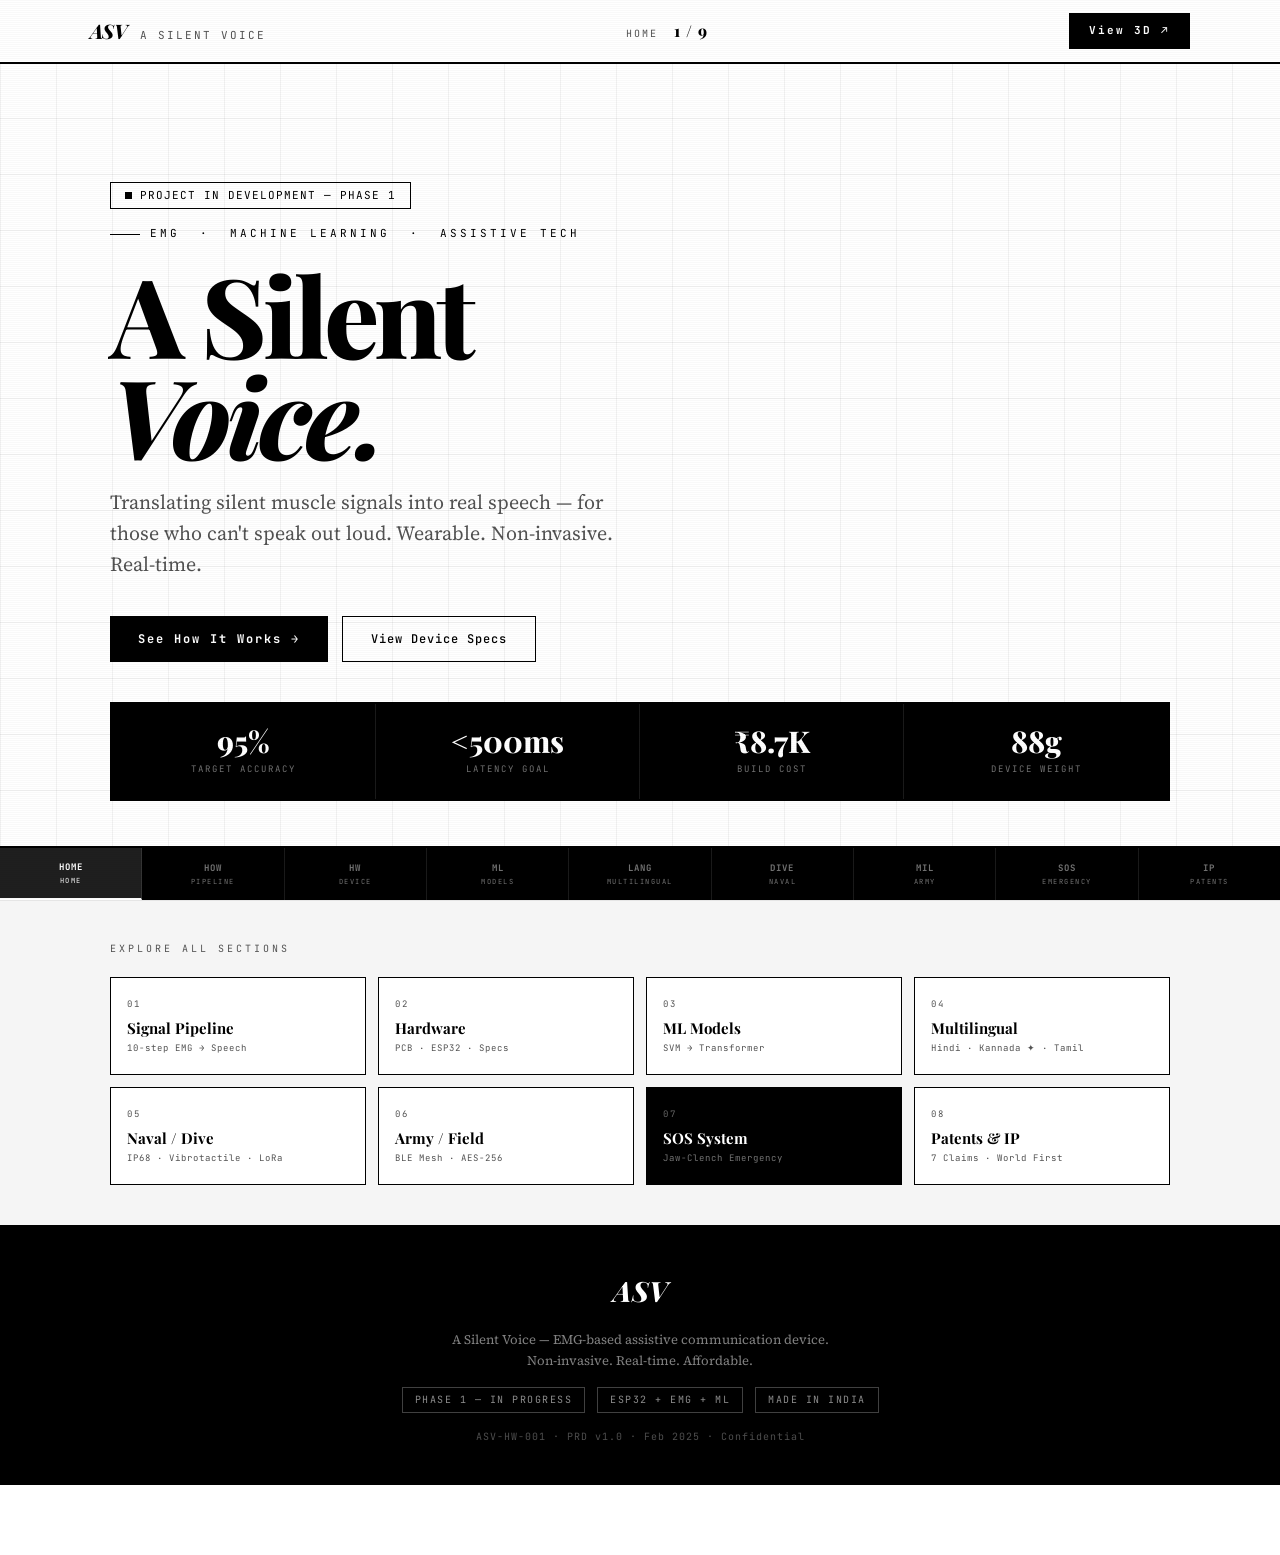
==== commit d8b359ba: "feat: realistic 3D render + View 3D nav button" ====
--- a/index.html
+++ b/index.html
@@ -1418,23 +1418,23 @@
             }
         }
 
-        #sos-page .domain-banner {
+        #sos .domain-banner {
             background: #000;
         }
 
-        #sos-page .domain-banner .domain-label {
+        #sos .domain-banner .domain-label {
             color: rgba(255, 255, 255, 0.5);
         }
 
-        #sos-page .domain-banner .domain-title {
+        #sos .domain-banner .domain-title {
             color: #FFF;
         }
 
-        #sos-page .domain-banner .domain-desc {
+        #sos .domain-banner .domain-desc {
             color: rgba(255, 255, 255, 0.65);
         }
 
-        #sos-page .domain-banner .domain-icon-wrap {
+        #sos .domain-banner .domain-icon-wrap {
             background: rgba(255, 255, 255, 0.1);
             border-color: rgba(255, 255, 255, 0.3);
             color: #FFF;
@@ -2218,7 +2218,7 @@
                     style="font-family:'JetBrains Mono',monospace;font-size:10px;letter-spacing:2px;color:#525252;text-transform:uppercase;">HOME</span>
                 <span class="nav-page-num" id="pageNum">1 / 9</span>
             </div>
-            <div class="nav-cta" onclick="goPage('patents')">View PRD</div>
+            <a class="nav-cta" href="3d-model.html" target="_blank" style="text-decoration:none;">View 3D ↗</a>
         </div>
     </nav>
 
@@ -2305,6 +2305,7 @@
                 </div>
             </div>
         </section>
+
 
         <!-- Quick nav cards -->
         <div style="background:#F5F5F5;border-top:1px solid #E5E5E5;">
@@ -3396,8 +3397,7 @@
                         <div style="margin-bottom:12px">
                             <div style="display:flex;justify-content:space-between;font-size:13px;margin-bottom:4px">
                                 <span style="color:#525252">PCB + Chips</span><span
-                                    style="color:#000;font-family:'JetBrains Mono',monospace">18g</span>
-                            </div>
+                                    style="color:#000;font-family:'JetBrains Mono',monospace">18g</span></div>
                             <div class="progress-bar">
                                 <div class="progress-fill" data-width="20"></div>
                             </div>
@@ -3405,8 +3405,7 @@
                         <div style="margin-bottom:12px">
                             <div style="display:flex;justify-content:space-between;font-size:13px;margin-bottom:4px">
                                 <span style="color:#525252">Li-Po Battery</span><span
-                                    style="color:#000;font-family:'JetBrains Mono',monospace">28g</span>
-                            </div>
+                                    style="color:#000;font-family:'JetBrains Mono',monospace">28g</span></div>
                             <div class="progress-bar">
                                 <div class="progress-fill" data-width="32"></div>
                             </div>
@@ -3414,8 +3413,7 @@
                         <div style="margin-bottom:12px">
                             <div style="display:flex;justify-content:space-between;font-size:13px;margin-bottom:4px">
                                 <span style="color:#525252">3D Enclosure</span><span
-                                    style="color:#000;font-family:'JetBrains Mono',monospace">22g</span>
-                            </div>
+                                    style="color:#000;font-family:'JetBrains Mono',monospace">22g</span></div>
                             <div class="progress-bar">
                                 <div class="progress-fill" data-width="25"></div>
                             </div>
@@ -3423,8 +3421,7 @@
                         <div style="margin-bottom:12px">
                             <div style="display:flex;justify-content:space-between;font-size:13px;margin-bottom:4px">
                                 <span style="color:#525252">Strap</span><span
-                                    style="color:#000;font-family:'JetBrains Mono',monospace">12g</span>
-                            </div>
+                                    style="color:#000;font-family:'JetBrains Mono',monospace">12g</span></div>
                             <div class="progress-bar">
                                 <div class="progress-fill" data-width="14"></div>
                             </div>
@@ -3432,8 +3429,7 @@
                         <div>
                             <div style="display:flex;justify-content:space-between;font-size:13px;margin-bottom:4px">
                                 <span style="color:#525252">Electrodes + Wires</span><span
-                                    style="color:#000;font-family:'JetBrains Mono',monospace">8g</span>
-                            </div>
+                                    style="color:#000;font-family:'JetBrains Mono',monospace">8g</span></div>
                             <div class="progress-bar">
                                 <div class="progress-fill" data-width="9"></div>
                             </div>
@@ -4317,7 +4313,7 @@
     <!-- ══════════════════════════════════════════════════
      PAGE 8 — SOS
 ══════════════════════════════════════════════════ -->
-    <div class="page" id="sos-page">
+    <div class="page" id="sos">
         <section class="section">
             <div class="container">
                 <div class="reveal">
@@ -4486,7 +4482,7 @@
 
                 <div class="page-cta-bar reveal">
                     <button class="btn-primary" onclick="goPage('home')">↑ Back to Top</button>
-                    <button class="btn-ghost" onclick="goPage('sos-page')">← SOS System</button>
+                    <button class="btn-ghost" onclick="goPage('sos')">← SOS System</button>
                 </div>
 
                 <footer style="margin-top:60px;margin-left:-20px;margin-right:-20px;">
@@ -4517,7 +4513,7 @@
             'multilingual': { label: 'MULTILINGUAL', num: '5 / 9' },
             'naval': { label: 'NAVAL / DIVE', num: '6 / 9' },
             'army': { label: 'ARMY', num: '7 / 9' },
-            'sos-page': { label: 'SOS', num: '8 / 9' },
+            'sos': { label: 'SOS', num: '8 / 9' },
             'patents': { label: 'PATENTS', num: '9 / 9' },
         };
 
@@ -4530,7 +4526,7 @@
             'multilingual': 'multilingual',
             'naval': 'naval',
             'army': 'army',
-            'sos': 'sos-page',
+            'sos': 'sos',
             'patents': 'patents',
         };
 
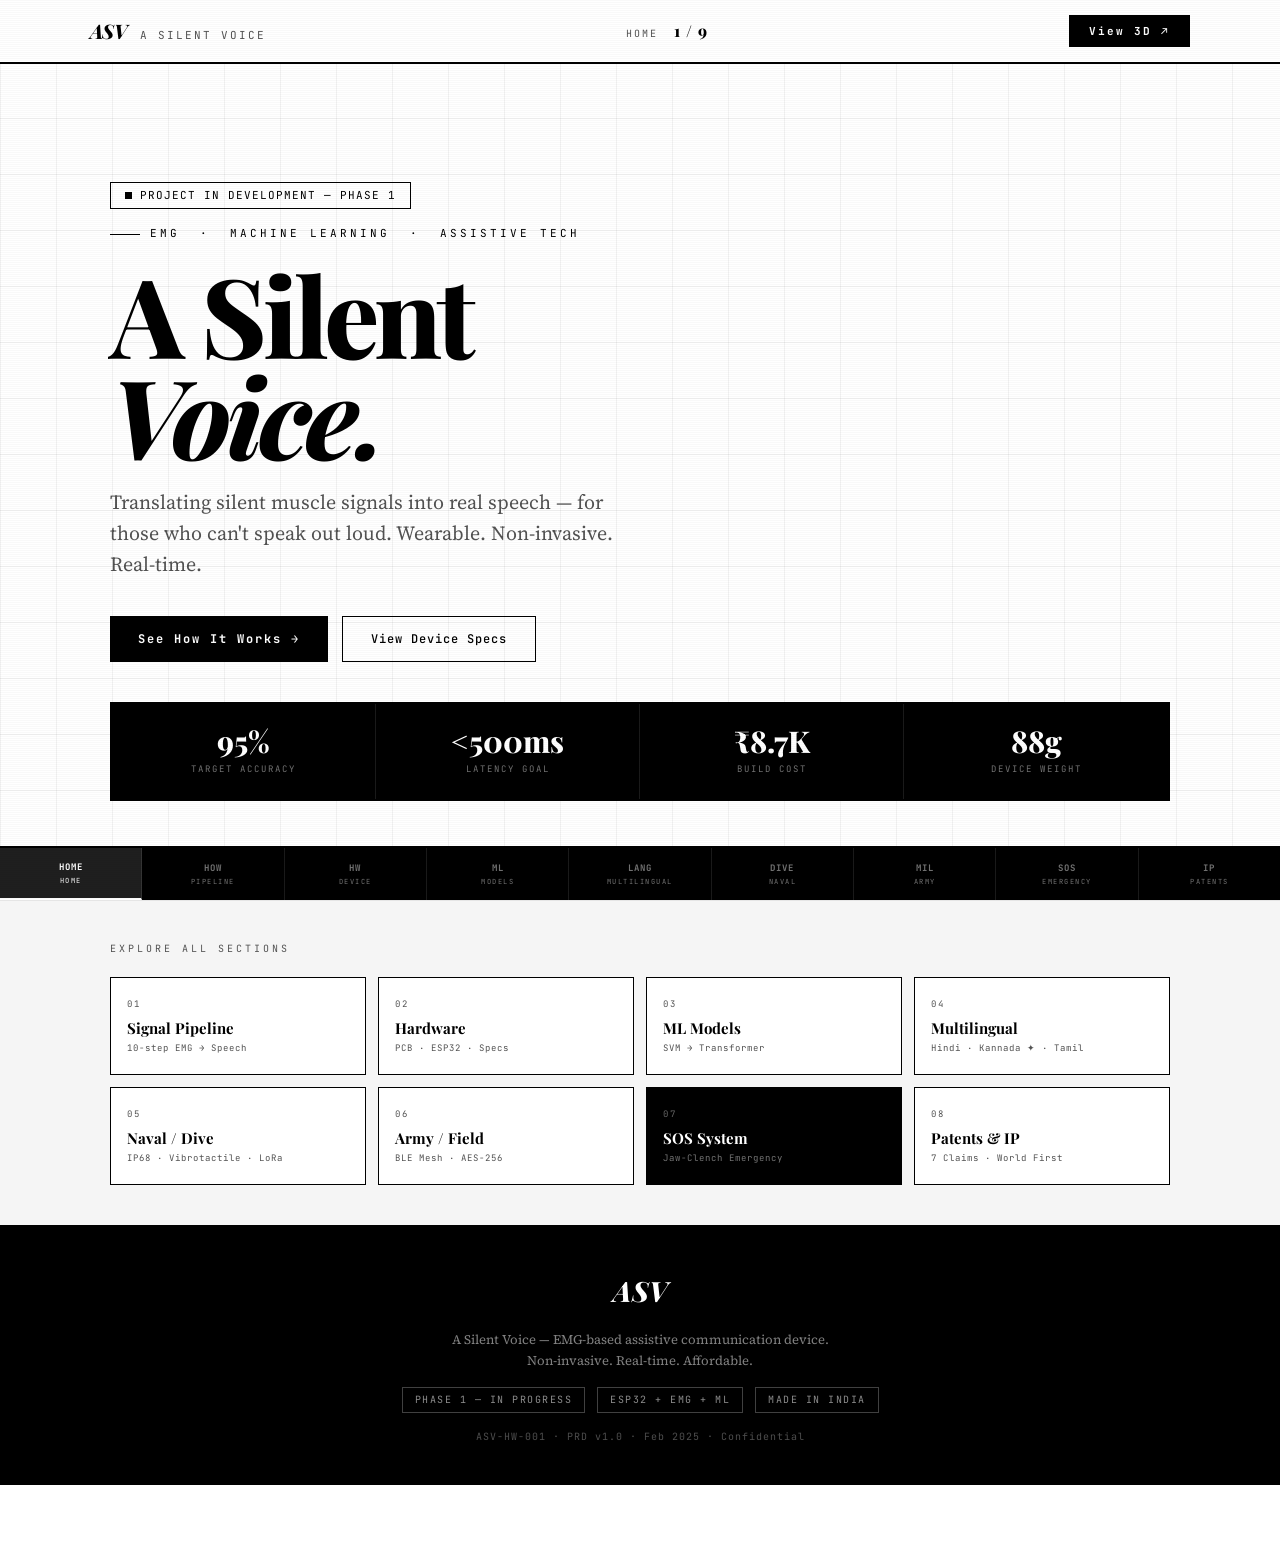
==== commit cee14e70: "fix: View 3D button now correctly opens 3d-model.html in new tab" ====
--- a/index.html
+++ b/index.html
@@ -2218,7 +2218,7 @@
                     style="font-family:'JetBrains Mono',monospace;font-size:10px;letter-spacing:2px;color:#525252;text-transform:uppercase;">HOME</span>
                 <span class="nav-page-num" id="pageNum">1 / 9</span>
             </div>
-            <a class="nav-cta" href="3d-model.html" target="_blank" style="text-decoration:none;">View 3D ↗</a>
+            <button class="nav-cta" onclick="window.open('3d-model.html', '_blank')" style="border:none;cursor:pointer;">View 3D ↗</button>
         </div>
     </nav>
 
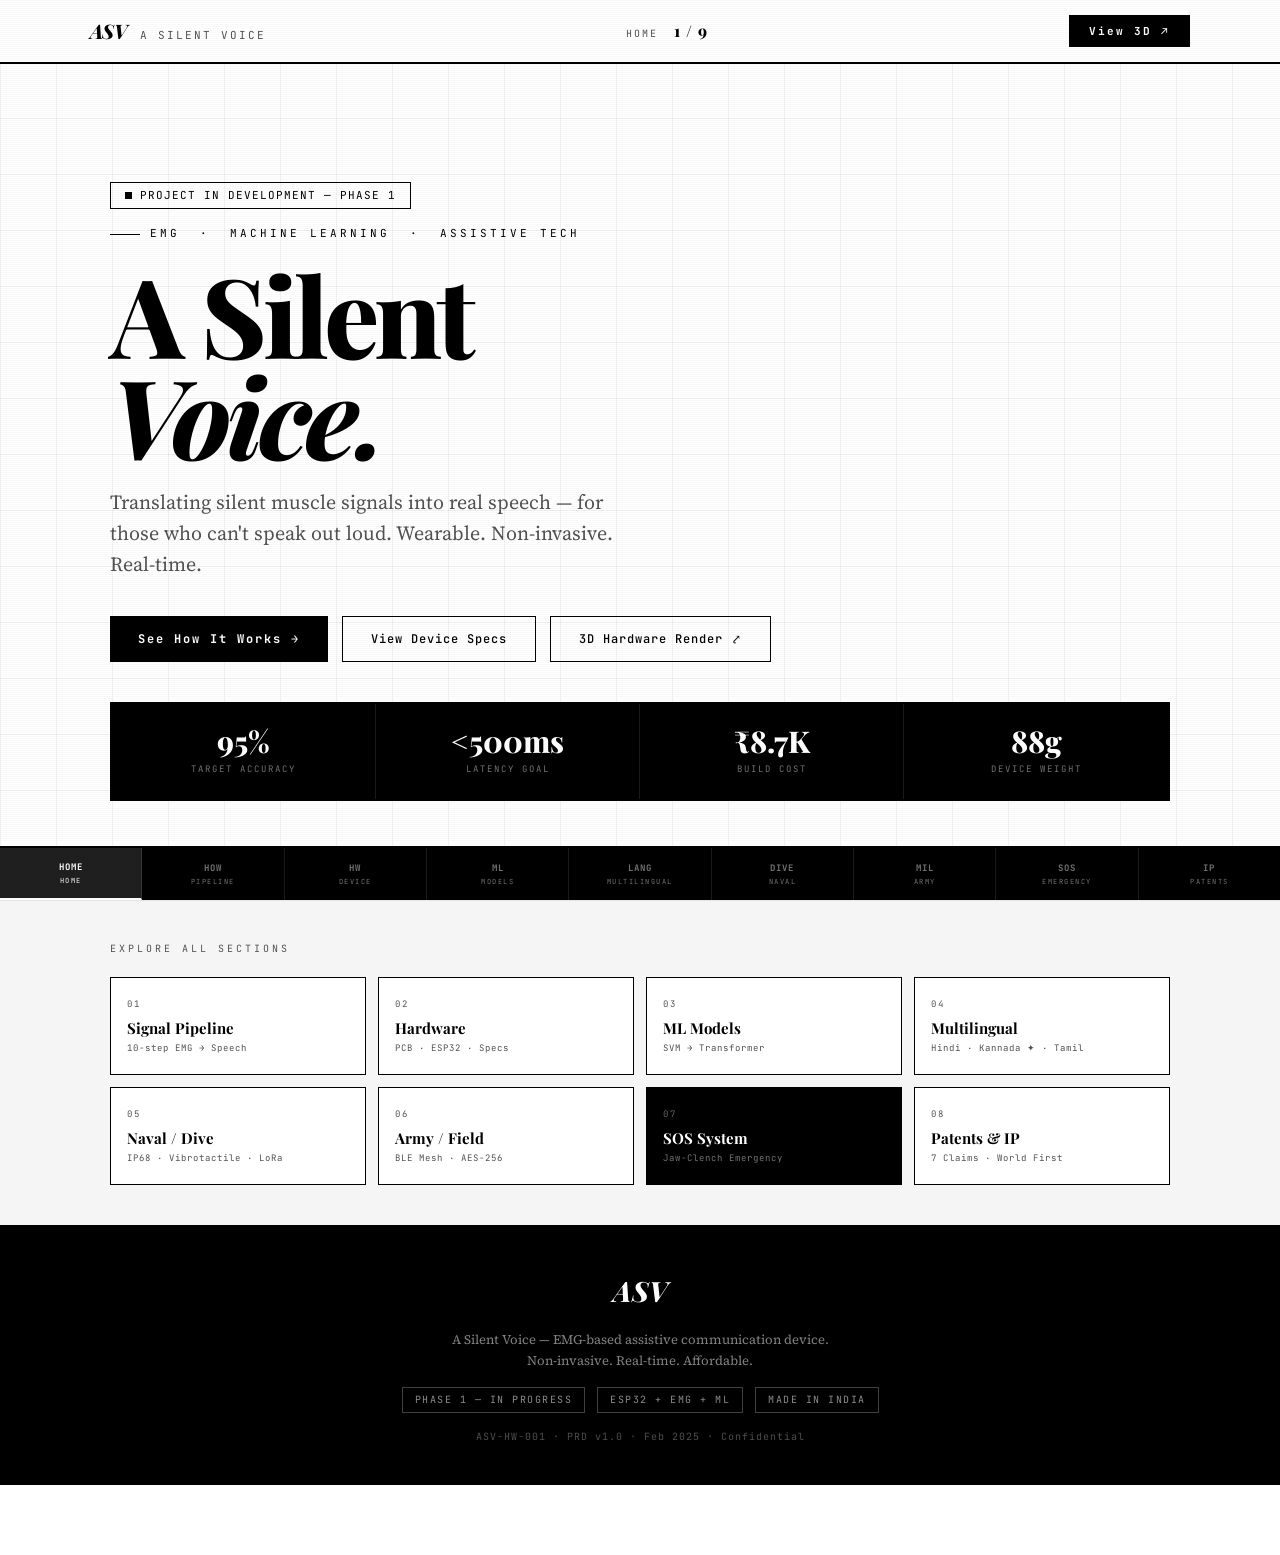
==== commit f0d98aa6: "Fix 3D model WebGL uniform3fv crash and add link to index.html" ====
--- a/index.html
+++ b/index.html
@@ -2218,7 +2218,7 @@
                     style="font-family:'JetBrains Mono',monospace;font-size:10px;letter-spacing:2px;color:#525252;text-transform:uppercase;">HOME</span>
                 <span class="nav-page-num" id="pageNum">1 / 9</span>
             </div>
-            <button class="nav-cta" onclick="window.open('3d-model.html', '_blank')" style="border:none;cursor:pointer;">View 3D ↗</button>
+            <button class="nav-cta" onclick="window.location.href='3d-model.html'" style="border:none;cursor:pointer;">View 3D ↗</button>
         </div>
     </nav>
 
@@ -2287,6 +2287,7 @@
                     <div class="hero-actions fade-in-3">
                         <button class="btn-primary" onclick="goPage('how')">See How It Works →</button>
                         <button class="btn-ghost" onclick="goPage('device')">View Device Specs</button>
+                        <button class="btn-ghost" onclick="window.location.href='3d-model.html'">3D Hardware Render ⤤</button>
                     </div>
                     <div class="hero-stats fade-in-3">
                         <div class="stat-box"><span class="stat-num">95%</span>
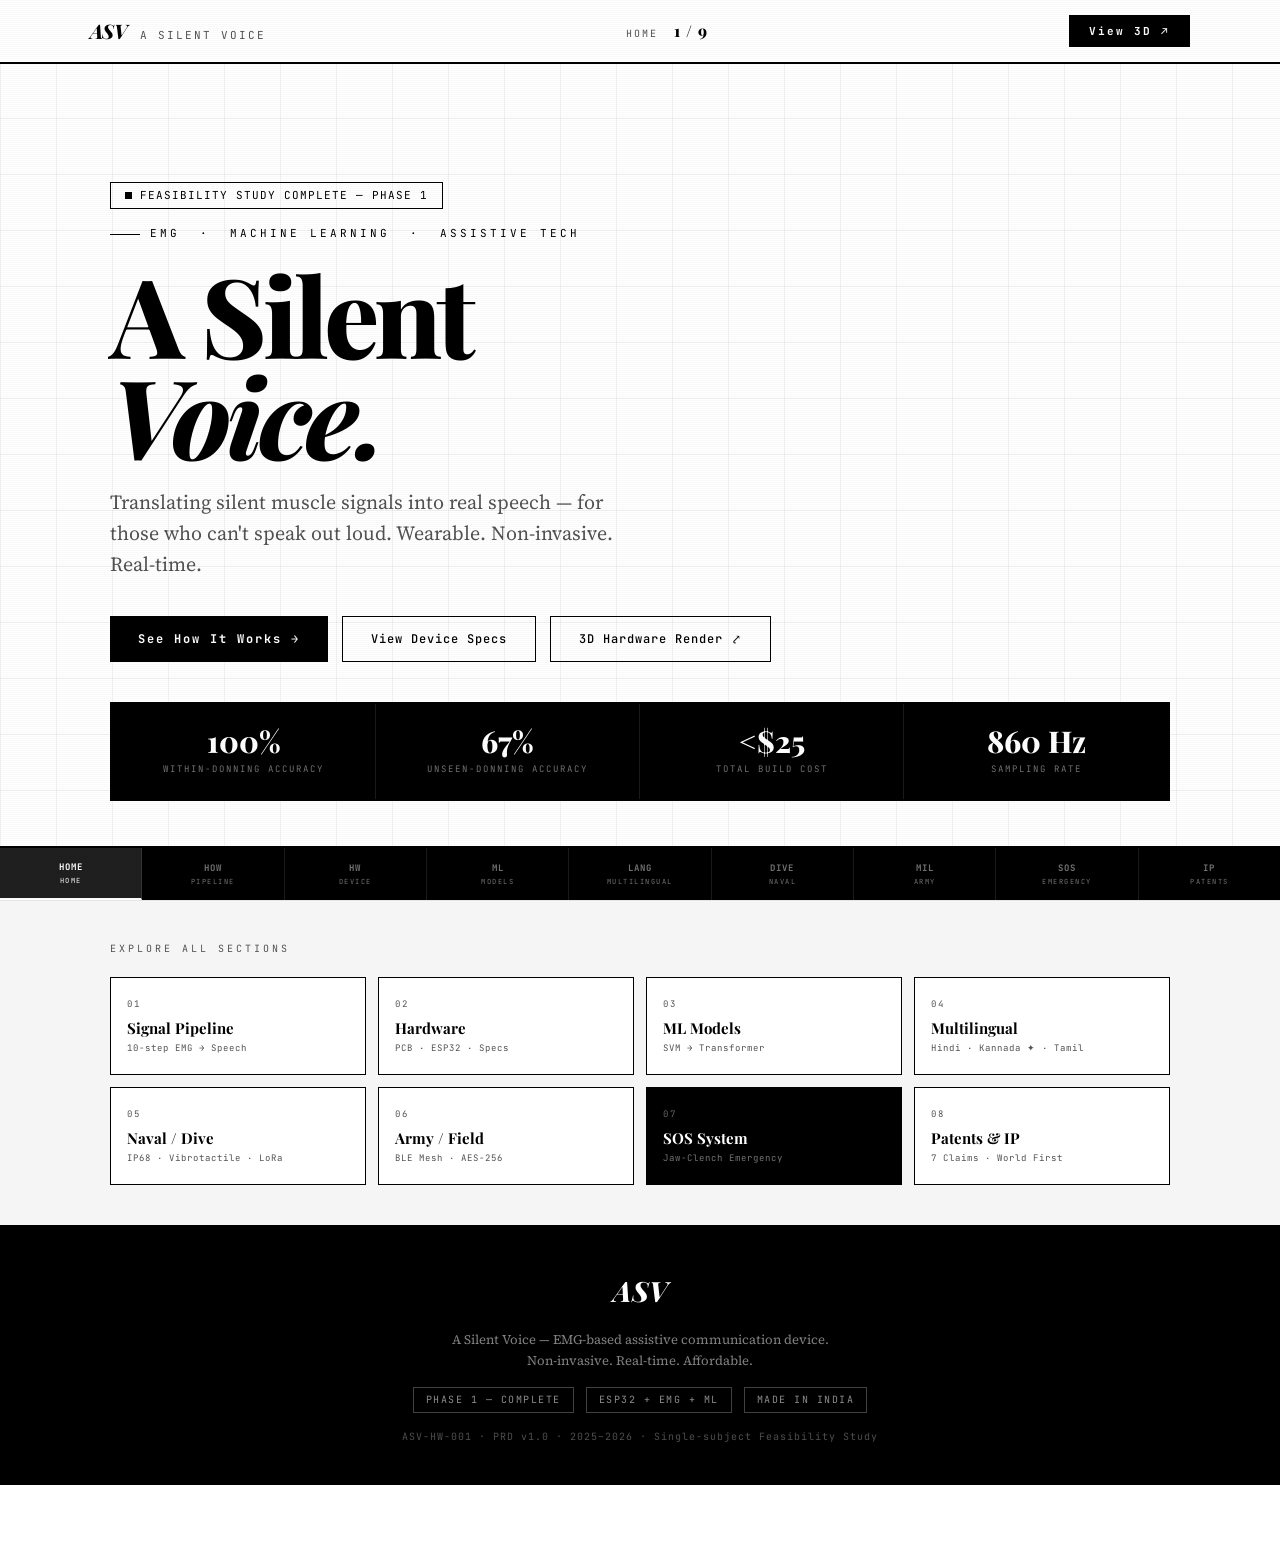
==== commit 1797be21: "Update website content with research paper results and cleanup unused files" ====
--- a/index.html
+++ b/index.html
@@ -2272,7 +2272,7 @@
                 <div class="hero-content">
                     <div class="live-badge fade-in">
                         <div class="live-dot"></div>
-                        PROJECT IN DEVELOPMENT — PHASE 1
+                        FEASIBILITY STUDY COMPLETE — PHASE 1
                     </div>
                     <div class="hero-eyebrow fade-in">EMG &nbsp;·&nbsp; Machine Learning &nbsp;·&nbsp; Assistive Tech
                     </div>
@@ -2290,17 +2290,17 @@
                         <button class="btn-ghost" onclick="window.location.href='3d-model.html'">3D Hardware Render ⤤</button>
                     </div>
                     <div class="hero-stats fade-in-3">
-                        <div class="stat-box"><span class="stat-num">95%</span>
-                            <div class="stat-label">Target Accuracy</div>
-                        </div>
-                        <div class="stat-box"><span class="stat-num">&lt;500ms</span>
-                            <div class="stat-label">Latency Goal</div>
-                        </div>
-                        <div class="stat-box"><span class="stat-num">₹8.7K</span>
-                            <div class="stat-label">Build Cost</div>
-                        </div>
-                        <div class="stat-box"><span class="stat-num">88g</span>
-                            <div class="stat-label">Device Weight</div>
+                        <div class="stat-box"><span class="stat-num">100%</span>
+                            <div class="stat-label">Within-Donning Accuracy</div>
+                        </div>
+                        <div class="stat-box"><span class="stat-num">67%</span>
+                            <div class="stat-label">Unseen-Donning Accuracy</div>
+                        </div>
+                        <div class="stat-box"><span class="stat-num">&lt;$25</span>
+                            <div class="stat-label">Total Build Cost</div>
+                        </div>
+                        <div class="stat-box"><span class="stat-num">860 Hz</span>
+                            <div class="stat-label">Sampling Rate</div>
                         </div>
                     </div>
                 </div>
@@ -2435,11 +2435,11 @@
                 <div class="footer-desc">A Silent Voice — EMG-based assistive communication device. Non-invasive.
                     Real-time. Affordable.</div>
                 <div class="footer-tags">
-                    <span class="footer-tag">PHASE 1 — IN PROGRESS</span>
+                    <span class="footer-tag">PHASE 1 — COMPLETE</span>
                     <span class="footer-tag">ESP32 + EMG + ML</span>
                     <span class="footer-tag">MADE IN INDIA</span>
                 </div>
-                <div class="footer-meta">ASV-HW-001 · PRD v1.0 · Feb 2025 · Confidential</div>
+                <div class="footer-meta">ASV-HW-001 · PRD v1.0 · 2025–2026 · Single-subject Feasibility Study</div>
             </div>
         </footer>
     </div>
@@ -2454,8 +2454,7 @@
                     <div class="tag">Signal Pipeline</div>
                     <h2 class="section-title">How ASV Works</h2>
                     <div class="divider"></div>
-                    <p class="section-sub">10-stage pipeline from raw muscle signal to spoken word — happening in under
-                        500 milliseconds.</p>
+                    <p class="section-sub">4-stage preprocessing pipeline: DC removal → 50 Hz notch (Q=30) → zero-phase 4th-order Butterworth BP (10–200 Hz) → linear envelope extraction. Each 2.0 s recording becomes a single 23-feature utterance vector.</p>
                 </div>
                 <div class="pipeline reveal">
                     <div class="pipeline-steps">
@@ -2463,33 +2462,26 @@
                             <div class="step-num">01</div>
                             <div class="step-body">
                                 <div class="step-name">EMG Signal Acquisition</div>
-                                <div class="step-desc">Ag/AgCl surface electrodes on masseter (jaw sides) and suprahyoid
-                                    (under chin) muscles detect microvolt-level electrical activity during silent
-                                    speech. 3 electrode points. Sampling rate 1000–2000 Hz.</div>
+                                <div class="step-desc">Ag/AgCl surface electrodes on right jaw/masseter region, reference near the ear. ADS1115 ALRT pin triggers a FreeRTOS interrupt on ESP32 core 1 — keeping sampling isolated from BLE, OLED and serial I/O on core 0.</div>
                                 <div class="step-tech"><span class="tech-pill">Ag/AgCl Electrodes</span><span
-                                        class="tech-pill">1000–2000 Hz sampling</span><span class="tech-pill">0.1–10 mV
-                                        range</span></div>
+                                        class="tech-pill">860.93 Hz measured</span><span class="tech-pill">2.8 µs mean jitter</span></div>
                             </div>
                         </div>
                         <div class="pipeline-step">
                             <div class="step-num">02</div>
                             <div class="step-body">
-                                <div class="step-name">Amplification</div>
-                                <div class="step-desc">INA128 instrumentation amplifier boosts the tiny signal by 1000×
-                                    while rejecting electromagnetic noise using differential electrode setup.</div>
-                                <div class="step-tech"><span class="tech-pill">INA128</span><span class="tech-pill">Gain
-                                        = 1000×</span><span class="tech-pill">CMRR &gt; 90 dB</span></div>
+                                <div class="step-name">Front-End Conditioning</div>
+                                <div class="step-desc">AD8232 ECG front-end with stock passband ≈ 0.5–40 Hz. Used off-label for sEMG — captures the low-frequency envelope of jaw-muscle activity. DC offset removal applied in software before filtering.</div>
+                                <div class="step-tech"><span class="tech-pill">AD8232</span><span class="tech-pill">0.5–40 Hz passband</span><span class="tech-pill">ADS1115 16-bit ADC</span></div>
                             </div>
                         </div>
                         <div class="pipeline-step">
                             <div class="step-num">03</div>
                             <div class="step-body">
-                                <div class="step-name">Bandpass Filtering (20–500 Hz)</div>
-                                <div class="step-desc">4th-order Butterworth filter removes movement artifacts below 20
-                                    Hz and high-frequency noise above 500 Hz. Implemented in both hardware and software.
-                                </div>
+                                <div class="step-name">Bandpass Filtering (10–200 Hz)</div>
+                                <div class="step-desc">Zero-phase 4th-order Butterworth band-pass from 10 to 200 Hz applied after the 50 Hz notch, preserving muscle envelope content while rejecting low-frequency drift and high-frequency noise.</div>
                                 <div class="step-tech"><span class="tech-pill">Butterworth 4th Order</span><span
-                                        class="tech-pill">20–500 Hz passband</span><span class="tech-pill">SciPy</span>
+                                        class="tech-pill">10–200 Hz passband</span><span class="tech-pill">Zero-phase</span>
                                 </div>
                             </div>
                         </div>
@@ -2497,9 +2489,7 @@
                             <div class="step-num">04</div>
                             <div class="step-body">
                                 <div class="step-name">Notch Filter (50 Hz)</div>
-                                <div class="step-desc">Eliminates Indian power-line interference at 50 Hz using a sharp
-                                    IIR notch filter. Q factor = 30 for precise rejection without affecting EMG signal.
-                                </div>
+                                <div class="step-desc">Eliminates power-line interference at 50 Hz using a sharp IIR notch filter. Q factor = 30 for precise rejection without distorting the low-frequency muscle envelope captured by the AD8232.</div>
                                 <div class="step-tech"><span class="tech-pill">IIR Notch Q=30</span><span
                                         class="tech-pill">50 Hz rejection</span></div>
                             </div>
@@ -2507,43 +2497,37 @@
                         <div class="pipeline-step">
                             <div class="step-num">05</div>
                             <div class="step-body">
-                                <div class="step-name">Rectification & Envelope Detection</div>
-                                <div class="step-desc">Full-wave rectification followed by 20ms moving-average envelope
-                                    creates a smooth activation profile showing when muscles are firing.</div>
+                                <div class="step-name">Linear Envelope Extraction</div>
+                                <div class="step-desc">Full-wave rectification followed by an 8 Hz 2nd-order Butterworth low-pass filter produces a smooth linear envelope. Burst detection uses a median + 3×MAD threshold; bursts separated by &lt;30 ms are merged.</div>
                                 <div class="step-tech"><span class="tech-pill">Full-wave Rectifier</span><span
-                                        class="tech-pill">20ms window</span><span class="tech-pill">NumPy</span></div>
+                                        class="tech-pill">8 Hz LP filter</span><span class="tech-pill">Median+3×MAD bursts</span></div>
                             </div>
                         </div>
                         <div class="pipeline-step">
                             <div class="step-num">06</div>
                             <div class="step-body">
-                                <div class="step-name">Windowing & Segmentation</div>
-                                <div class="step-desc">200ms sliding windows with 50ms overlap. Hanning window applied
-                                    per segment to reduce spectral leakage before frequency analysis.</div>
-                                <div class="step-tech"><span class="tech-pill">200ms window</span><span
-                                        class="tech-pill">50ms overlap</span><span class="tech-pill">Hanning
-                                        window</span></div>
+                                <div class="step-name">Utterance-Level Formulation</div>
+                                <div class="step-desc">Each 2.0 s recording is treated as a single sample — not a sliding window. This avoids mislabelled weak windows that dominated and degraded earlier sliding-window attempts (47.7% grouped-CV vs 100% utterance-level within-donning).</div>
+                                <div class="step-tech"><span class="tech-pill">2.0 s recording</span><span
+                                        class="tech-pill">1 sample per utterance</span><span class="tech-pill">1722 samples/rec</span></div>
                             </div>
                         </div>
                         <div class="pipeline-step">
                             <div class="step-num">07</div>
                             <div class="step-body">
-                                <div class="step-name">Feature Extraction (~40D vector)</div>
-                                <div class="step-desc">Time-domain: MAV, RMS, ZCR, Waveform Length. Frequency: Mean
-                                    Power, Median Frequency, STFT. Cepstral: 13 MFCCs. Combined ~40-dimensional feature
-                                    vector per window.</div>
-                                <div class="step-tech"><span class="tech-pill">MAV · RMS · ZCR · WL</span><span
-                                        class="tech-pill">13 MFCCs</span><span class="tech-pill">STFT</span></div>
+                                <div class="step-name">23-Feature Utterance Vector</div>
+                                <div class="step-desc">Four feature groups: (1) Time-domain amplitude — RMS, MAV, waveform length, ZCR, SSC. (2) Envelope amplitude — mean, max, SD, peakiness, integrated EMG. (3) Envelope dynamics — active fraction, duration, burst count, centroid, peak time, skew + 4 more. (4) Spectral — mean freq, median freq, spectral entropy.</div>
+                                <div class="step-tech"><span class="tech-pill">RMS · MAV · ZCR · SSC</span><span
+                                        class="tech-pill">23 features</span><span class="tech-pill">Burst descriptors</span></div>
                             </div>
                         </div>
                         <div class="pipeline-step">
                             <div class="step-num">08</div>
                             <div class="step-body">
-                                <div class="step-name">Normalisation & PCA</div>
-                                <div class="step-desc">Z-score normalisation across sessions. Optional PCA reduces to
-                                    top 20 components for lightweight inference on ESP32 microcontroller.</div>
-                                <div class="step-tech"><span class="tech-pill">Z-score norm</span><span
-                                        class="tech-pill">PCA → 20D</span><span class="tech-pill">Scikit-learn</span>
+                                <div class="step-name">Normalisation</div>
+                                <div class="step-desc">Feature vector normalised before classification. Grouped cross-validation protocol: within-donning LOO withholds a single recording; out-of-donning withholds an entire unseen donning and trains on the other four — the primary evaluation for deployment realism.</div>
+                                <div class="step-tech"><span class="tech-pill">Normalisation</span><span
+                                        class="tech-pill">Grouped CV</span><span class="tech-pill">Scikit-learn</span>
                                 </div>
                             </div>
                         </div>
@@ -2551,24 +2535,18 @@
                             <div class="step-num">09</div>
                             <div class="step-body">
                                 <div class="step-name">ML Classification</div>
-                                <div class="step-desc">Trained CNN-LSTM model classifies intended word from feature
-                                    vector. Confidence threshold 0.75 — below that, returns "unclear" to avoid false
-                                    positives.</div>
-                                <div class="step-tech"><span class="tech-pill">CNN-LSTM Hybrid</span><span
-                                        class="tech-pill">TensorFlow Lite</span><span class="tech-pill">Conf. threshold
-                                        0.75</span></div>
+                                <div class="step-desc">ExtraTrees is the production classifier (100% within-donning LOO, 67.0% unseen-donning). RBF-SVM baseline scores 63.5% out-of-donning. Five-class vocabulary: hello · help · water · yes · rest. Chance level = 20%.</div>
+                                <div class="step-tech"><span class="tech-pill">ExtraTrees</span><span
+                                        class="tech-pill">RBF-SVM baseline</span><span class="tech-pill">5 words · 3.35× chance</span></div>
                             </div>
                         </div>
                         <div class="pipeline-step">
                             <div class="step-num">10</div>
                             <div class="step-body">
-                                <div class="step-name">Output — Text & Speech</div>
-                                <div class="step-desc">Classified word sent via BLE to phone/PC. TTS engine speaks it
-                                    aloud. Consecutive duplicate detection (300ms hold-off) prevents stuttered output.
-                                    Sentence assembled word-by-word.</div>
-                                <div class="step-tech"><span class="tech-pill">BLE GATT</span><span
-                                        class="tech-pill">TTS Engine</span><span class="tech-pill">300ms
-                                        debounce</span><span class="tech-pill">Sentence assembly</span></div>
+                                <div class="step-name">Output — FastAPI Backend</div>
+                                <div class="step-desc">FastAPI backend runs the same feature extraction code and returns live word predictions at 73–82% confidence across all five classes. BLE carries a 20 Hz preview stream; the raw CSV stream travels over USB serial at 921600 baud.</div>
+                                <div class="step-tech"><span class="tech-pill">FastAPI</span><span
+                                        class="tech-pill">73–82% confidence</span><span class="tech-pill">BLE 20 Hz preview</span><span class="tech-pill">921600 baud serial</span></div>
                             </div>
                         </div>
                     </div>
@@ -2579,35 +2557,26 @@
                     <div class="tag">Wearable Design</div>
                     <h2 class="section-title">Electrode Placement</h2>
                     <div class="divider"></div>
-                    <p class="section-sub">No mouth insertion. No surgery. Just 3 small gel sticker pads on your skin —
-                        under the chin and on the jaw sides.</p>
+                    <p class="section-sub">Single-channel: two recording electrodes over the right jaw/masseter region, reference near the ear. Five donning sessions (A–E) with 10 reps × 5 words = 50 recordings each, 250 total.</p>
                 </div>
                 <div class="placement-grid reveal">
                     <div class="placement-card">
-                        <div class="placement-icon">[ 01 ] MASSETER</div>
-                        <div class="placement-title">Masseter (Jaw Sides)</div>
-                        <div class="placement-desc">Two electrodes placed on the sides of the jaw, just in front of the
-                            ears. Feel it flex when you clench your teeth — that's the masseter. Strongest EMG source
-                            for jaw movements.</div>
-                        <div class="placement-spec">Position: Cheek-jaw junction · Bilateral · 32mm Ag/AgCl</div>
+                        <div class="placement-icon">[ 01 ] MASSETER / JAW</div>
+                        <div class="placement-title">Right Jaw Region (Recording)</div>
+                        <div class="placement-desc">Two Ag/AgCl recording electrodes placed over the right masseter/jaw region. Single-channel differential measurement captures the low-frequency sEMG envelope during silent mouthing of words.</div>
+                        <div class="placement-spec">Position: Right jaw region · Single channel · Ag/AgCl gel electrodes</div>
                     </div>
                     <div class="placement-card">
-                        <div class="placement-icon">[ 02 ] SUPRAHYOID</div>
-                        <div class="placement-title">Suprahyoid (Under Chin)</div>
-                        <div class="placement-desc">One electrode placed directly under the chin on the soft fleshy
-                            area. Activates during tongue movement, swallowing, and vowel formation. Key for word
-                            differentiation.</div>
-                        <div class="placement-spec">Position: Submental region · Midline · Captures tongue muscle
-                            signals</div>
+                        <div class="placement-icon">[ 02 ] REFERENCE</div>
+                        <div class="placement-title">Reference Electrode (Near Ear)</div>
+                        <div class="placement-desc">One reference electrode placed near the ear to establish a stable electrical baseline. All five donning sessions (A–E) used this same 3-electrode layout — placement variability across sessions is the core challenge under study.</div>
+                        <div class="placement-spec">Position: Near ear · Reference / GND · Common-mode rejection</div>
                     </div>
                     <div class="placement-card">
-                        <div class="placement-icon">[ 03 ] REFERENCE</div>
-                        <div class="placement-title">Throat Reference (Ground)</div>
-                        <div class="placement-desc">One neutral ground electrode on the front of the throat, below the
-                            Adam's apple. Used as an electrical reference point to cancel common-mode noise from both
-                            active channels.</div>
-                        <div class="placement-spec">Position: Anterior neck · Reference/GND · Below thyroid cartilage
-                        </div>
+                        <div class="placement-icon">[ 03 ] RE-ADHESION</div>
+                        <div class="placement-title">The Re-Adhesion Problem</div>
+                        <div class="placement-desc">Within a donning, word separability is perfect (100%). Across donnings — when electrodes are removed and reapplied — accuracy drops to 67.0%. Electrode re-adhesion is the central open problem for everyday deployment.</div>
+                        <div class="placement-spec">Within-donning: 100% · Unseen-donning: 67.0% · Chance: 20%</div>
                     </div>
                     <div class="placement-card">
                         <div class="placement-icon">[ ✓ ] WEAR</div>
@@ -2629,32 +2598,27 @@
                     <div class="feature-card">
                         <div class="feature-icon">[ DET ]</div>
                         <div class="feature-title">Silent Word Detection</div>
-                        <div class="feature-desc">Detects 50+ words from jaw/throat EMG signals during silent mouthing —
-                            no sound produced by the user required.</div>
+                        <div class="feature-desc">Detects 5 words (hello, help, water, yes, rest) from jaw-muscle sEMG during silent mouthing — no sound produced by the user. 250 recordings across 5 electrode placements from subject S01.</div>
                     </div>
                     <div class="feature-card">
                         <div class="feature-icon">[ ASM ]</div>
-                        <div class="feature-title">Sentence Assembly</div>
-                        <div class="feature-desc">Words classified sequentially and assembled into full 7–8 word
-                            sentences in real time with NLP-based auto-correction.</div>
+                        <div class="feature-title">Utterance Classification</div>
+                        <div class="feature-desc">Each 2.0 s recording yields exactly one 23-feature sample classified by ExtraTrees. Utterance-level formulation avoids mislabelled sliding windows that reduced accuracy to 47.7% in earlier experiments.</div>
                     </div>
                     <div class="feature-card">
                         <div class="feature-icon">[ TTS ]</div>
-                        <div class="feature-title">Text-to-Speech</div>
-                        <div class="feature-desc">Classified words spoken aloud through phone or PC speakers using
-                            natural TTS engine within &lt;200ms of classification.</div>
+                        <div class="feature-title">Live Inference</div>
+                        <div class="feature-desc">FastAPI backend serves real-time predictions with 73–82% confidence. All five vocabulary words verified correct in live-capture tests. One live-capture truncation bug found and fixed.</div>
                     </div>
                     <div class="feature-card">
                         <div class="feature-icon">[ APP ]</div>
-                        <div class="feature-title">Phone & PC Output</div>
-                        <div class="feature-desc">Flutter Android app and Electron desktop app receive text over BLE.
-                            Real-time display on any connected device, wirelessly.</div>
+                        <div class="feature-title">Interrupt-Paced Firmware</div>
+                        <div class="feature-desc">ADS1115 ALRT strobe raises a falling-edge interrupt, waking the sampler via FreeRTOS notification. Achieved 860.93 Hz measured rate with 2.8 µs mean jitter (range 1.6–4.7 µs) across all 250 recordings.</div>
                     </div>
                     <div class="feature-card">
                         <div class="feature-icon">[ R/T ]</div>
-                        <div class="feature-title">Real-Time Processing</div>
-                        <div class="feature-desc">End-to-end latency under 500ms from muscle contraction to spoken
-                            output. ESP32 runs inference locally — no cloud needed.</div>
+                        <div class="feature-title">Dual-Core Architecture</div>
+                        <div class="feature-desc">Sampler pinned to ESP32 core 1; BLE, OLED and serial run on core 0 via a lock-free ring buffer. OLED moved to a separate I2C bus (Wire1) after display stalls were causing 25 ms ADC bus delays (~21 missed samples).</div>
                     </div>
                     <div class="feature-card">
                         <div class="feature-icon">[ PRZ ]</div>
@@ -4492,7 +4456,7 @@
                         <div class="footer-desc">A Silent Voice — EMG-based assistive communication device for
                             speech-impaired individuals. Non-invasive. Real-time. Affordable.</div>
                         <div class="footer-tags">
-                            <span class="footer-tag">PHASE 1 — IN PROGRESS</span>
+                            <span class="footer-tag">PHASE 1 — COMPLETE</span>
                             <span class="footer-tag">ESP32 + EMG + ML</span>
                             <span class="footer-tag">MADE IN INDIA</span>
                         </div>
